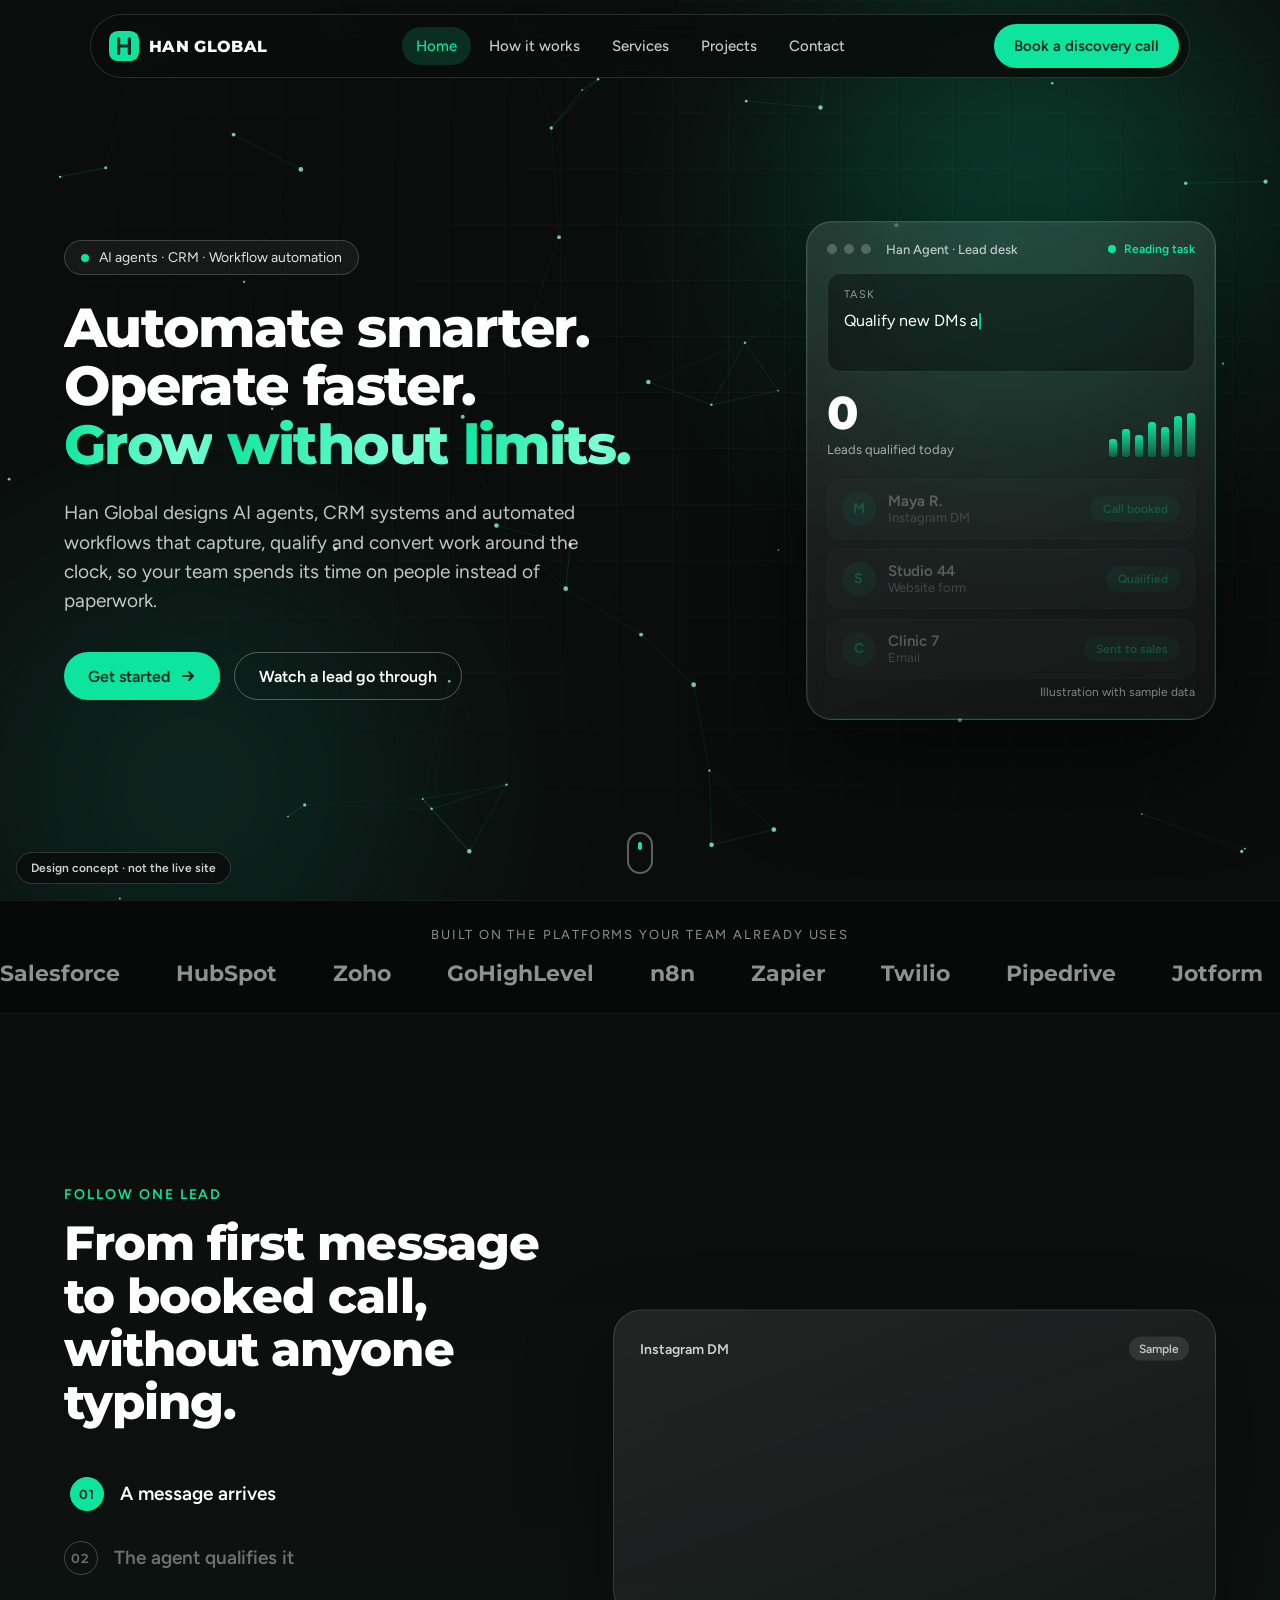
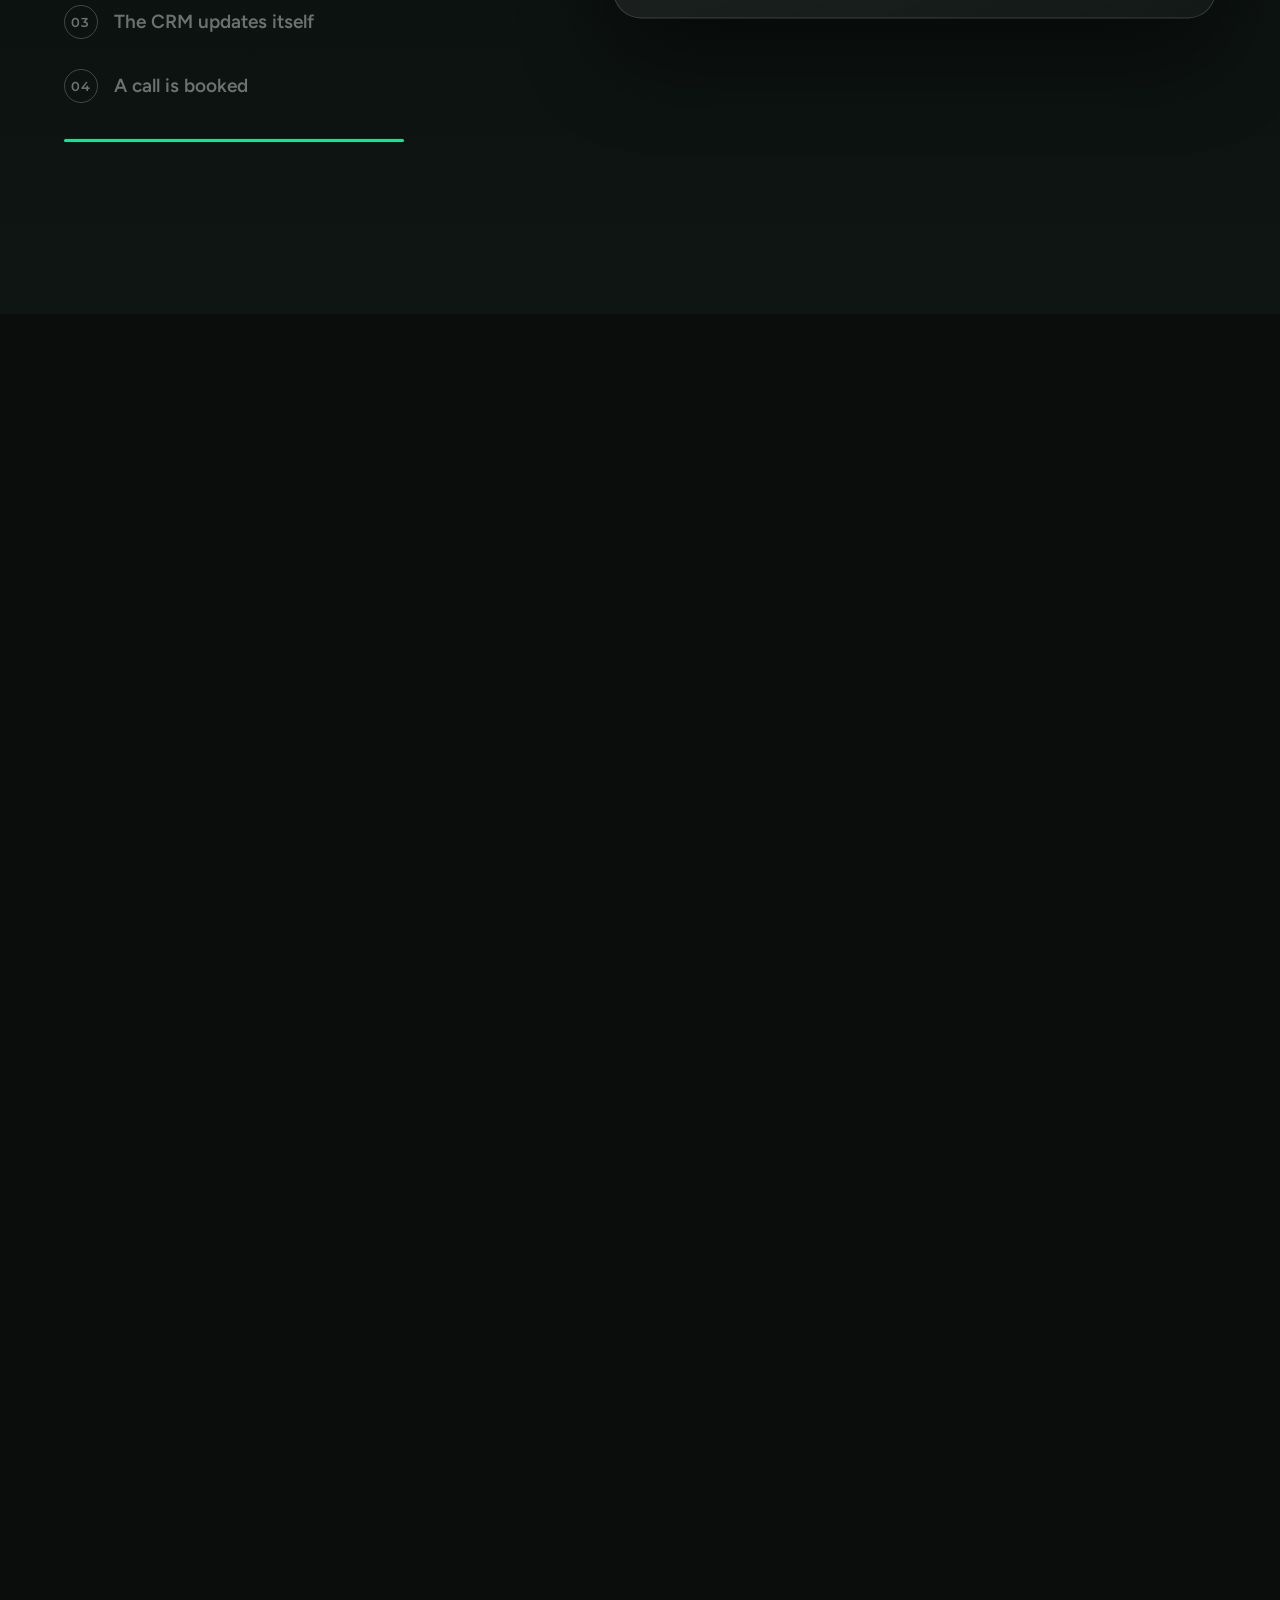
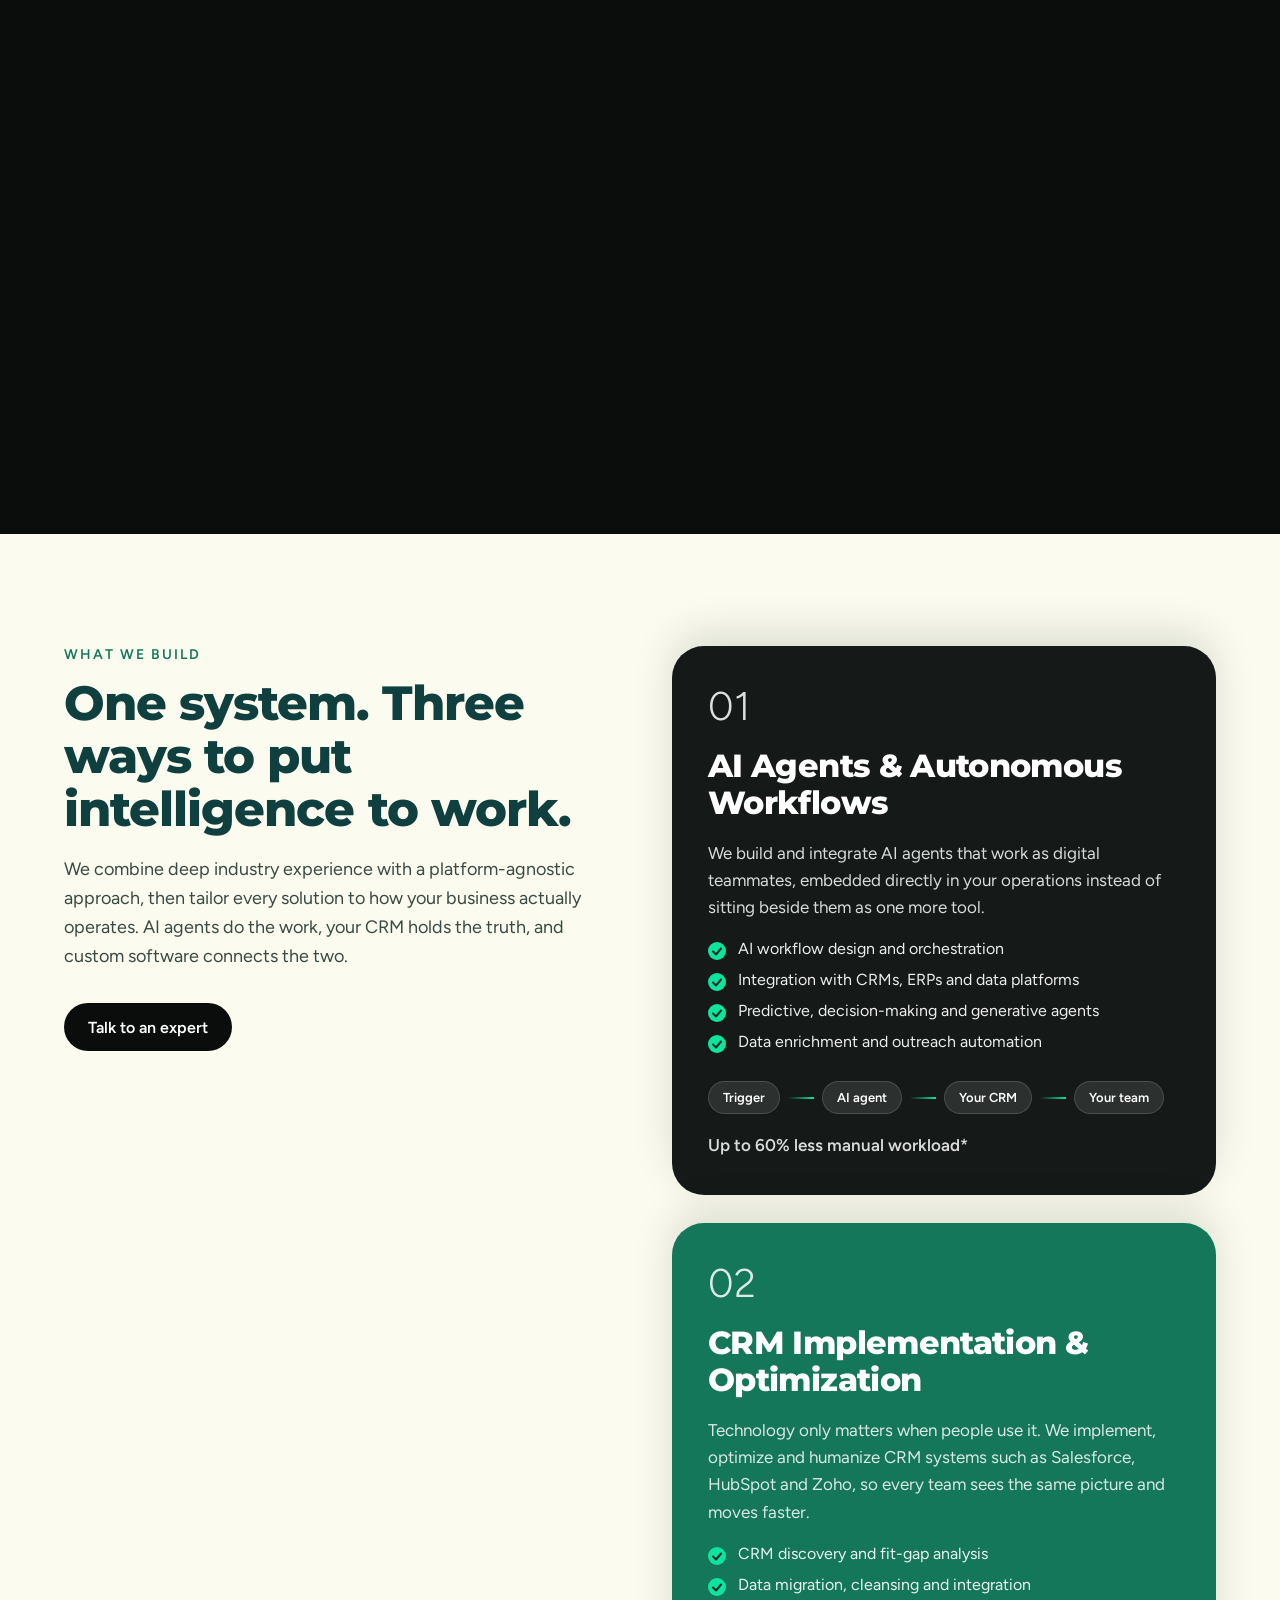
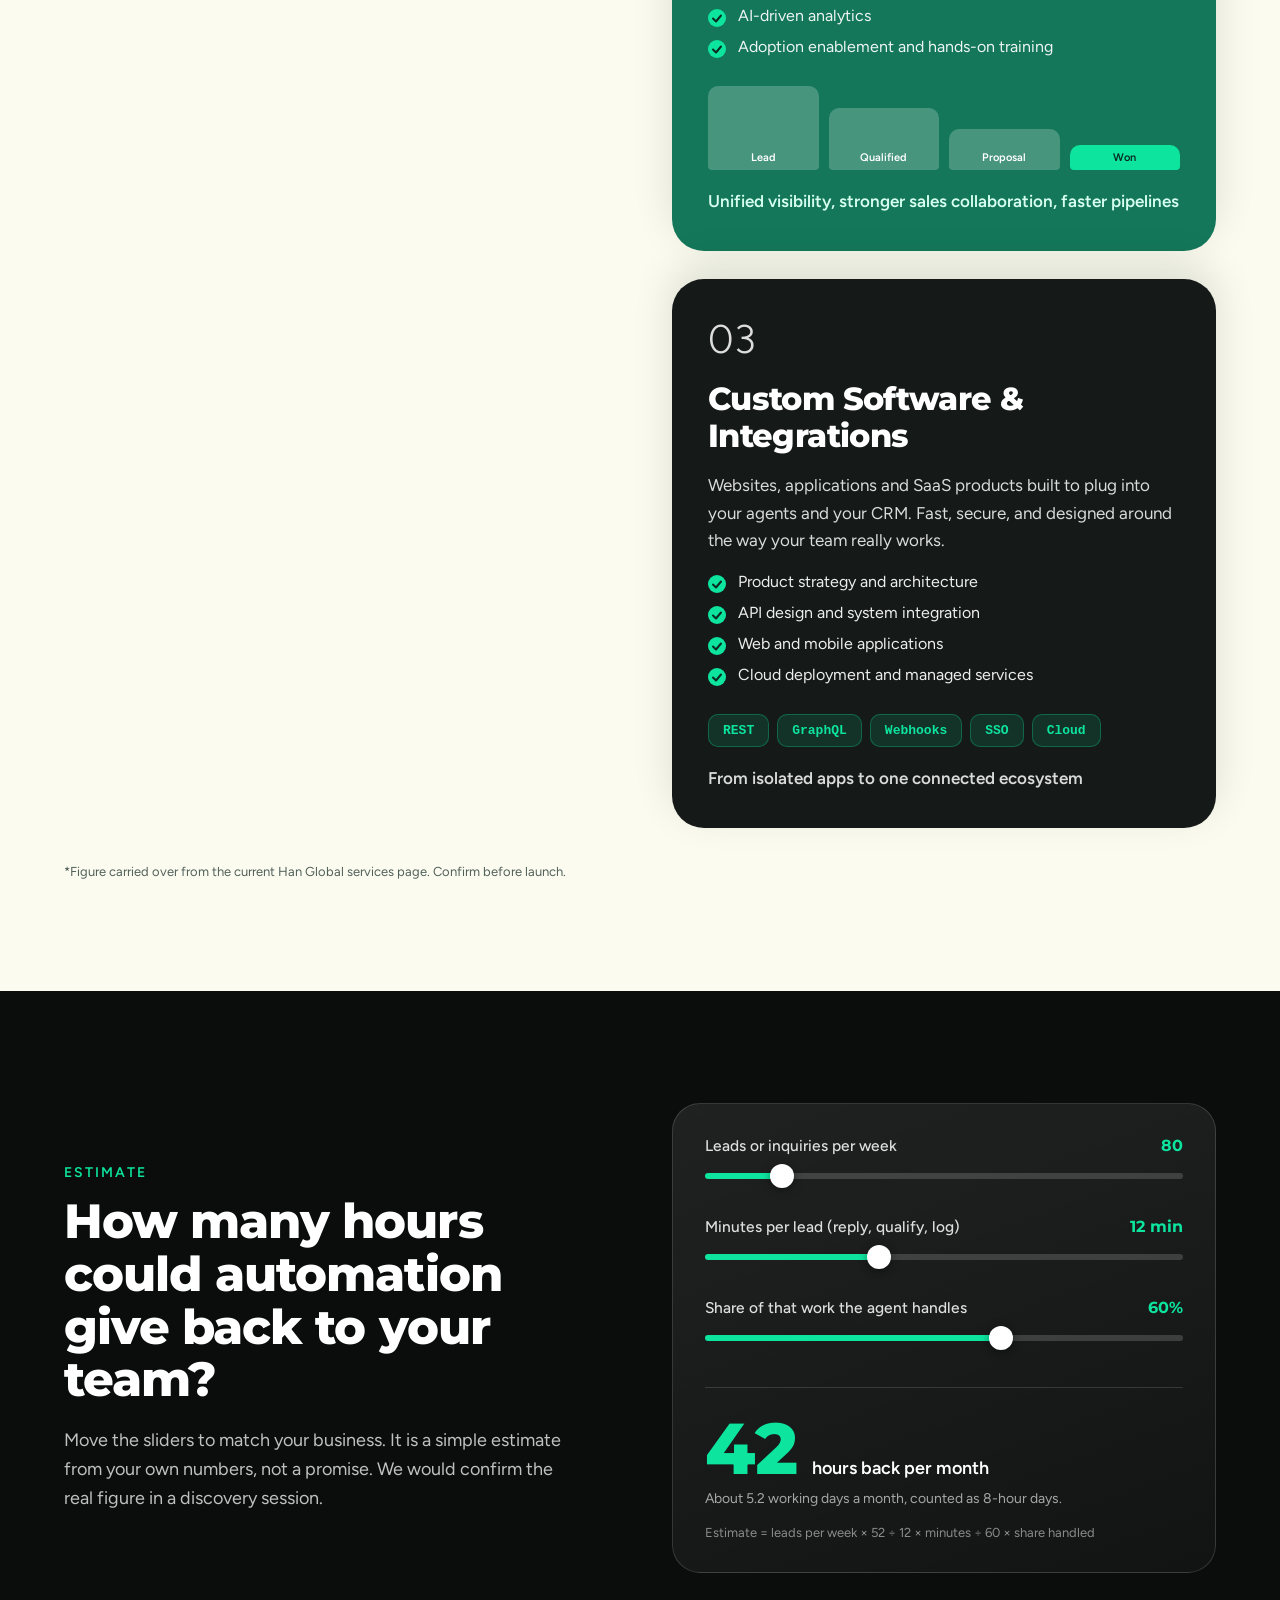
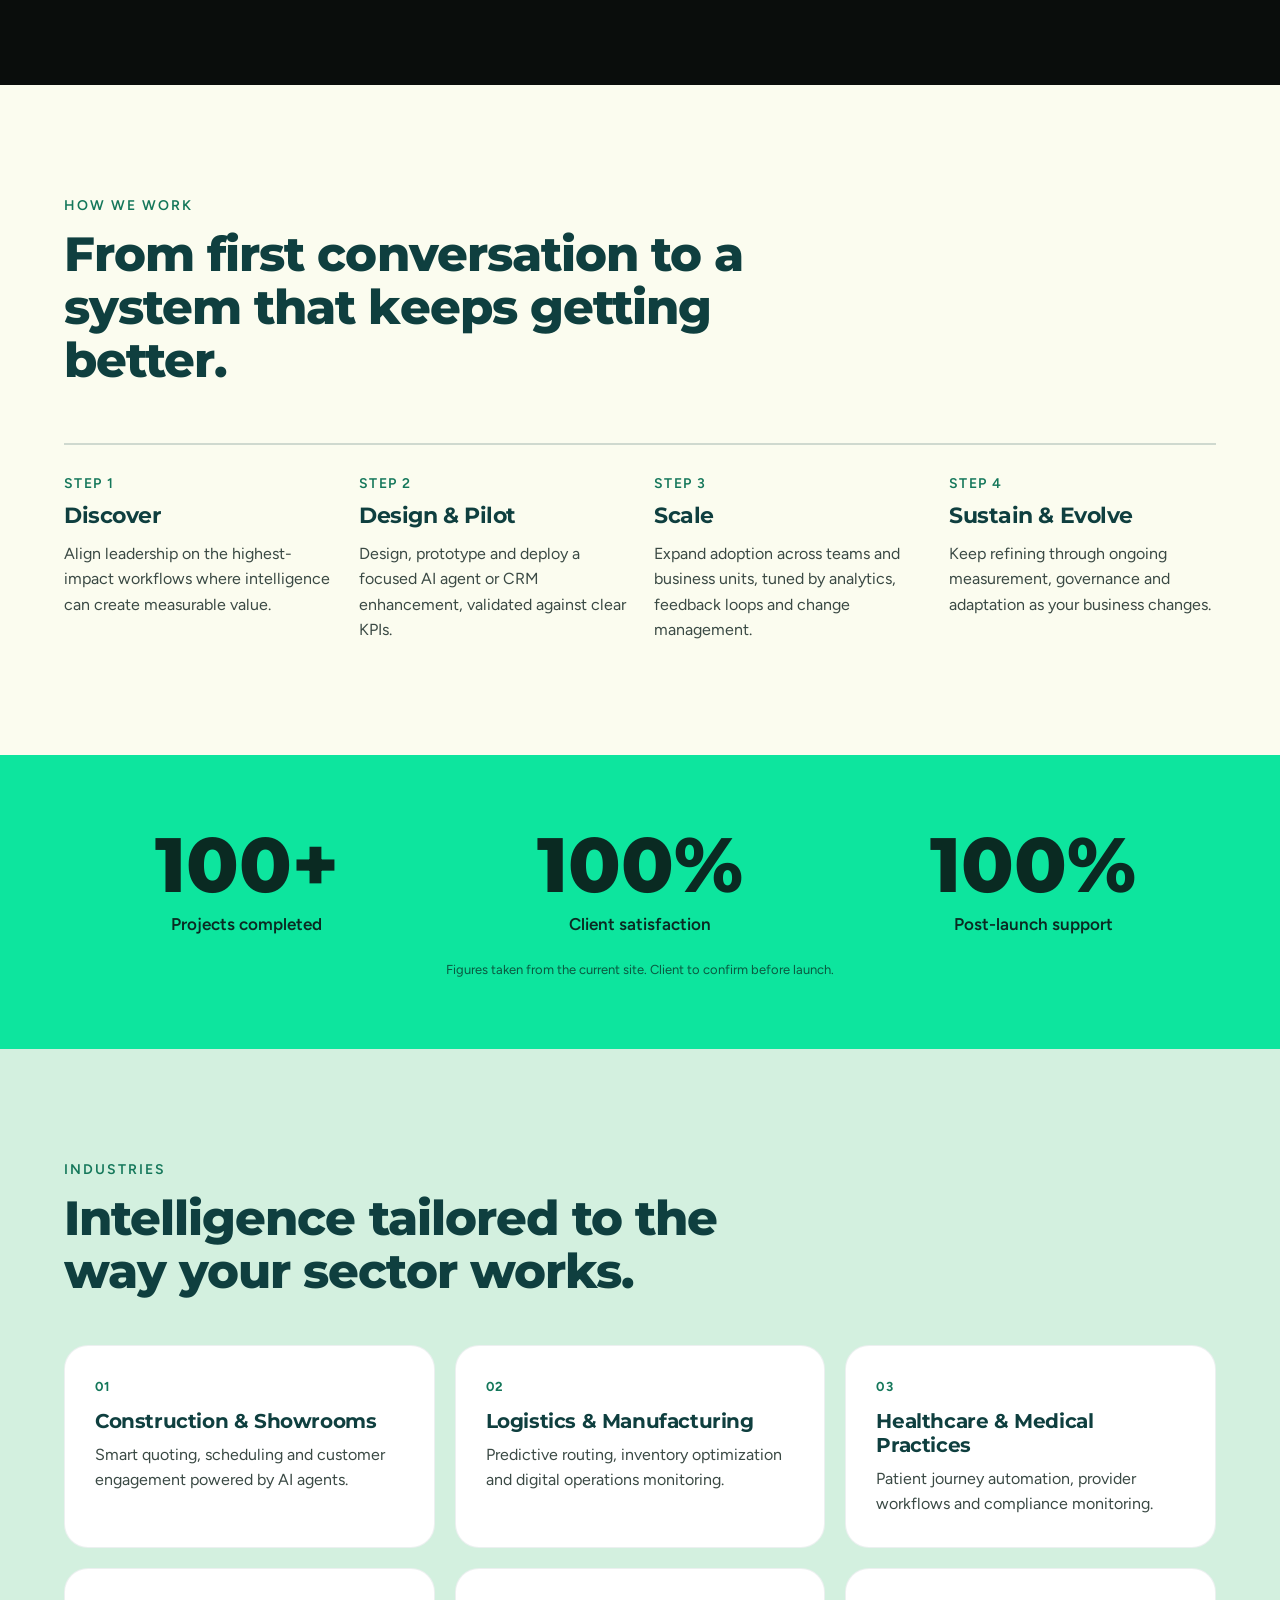
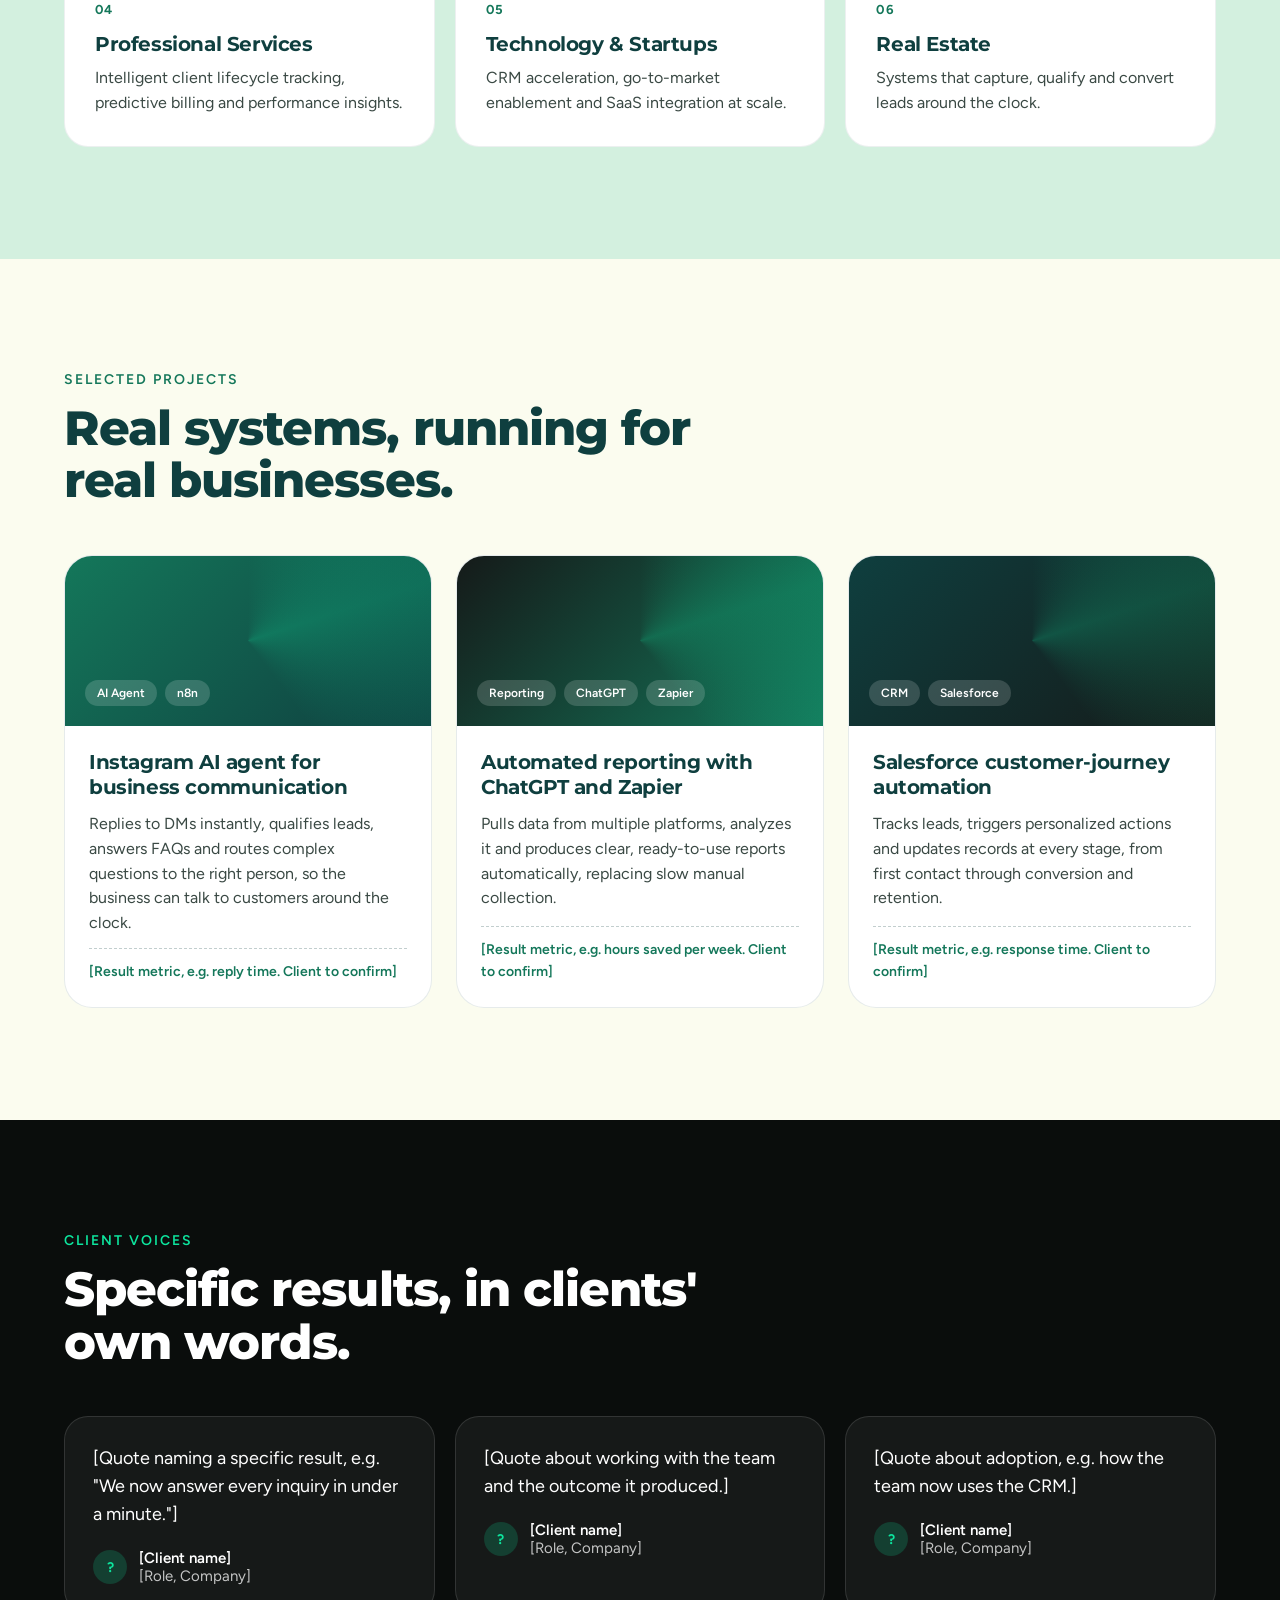
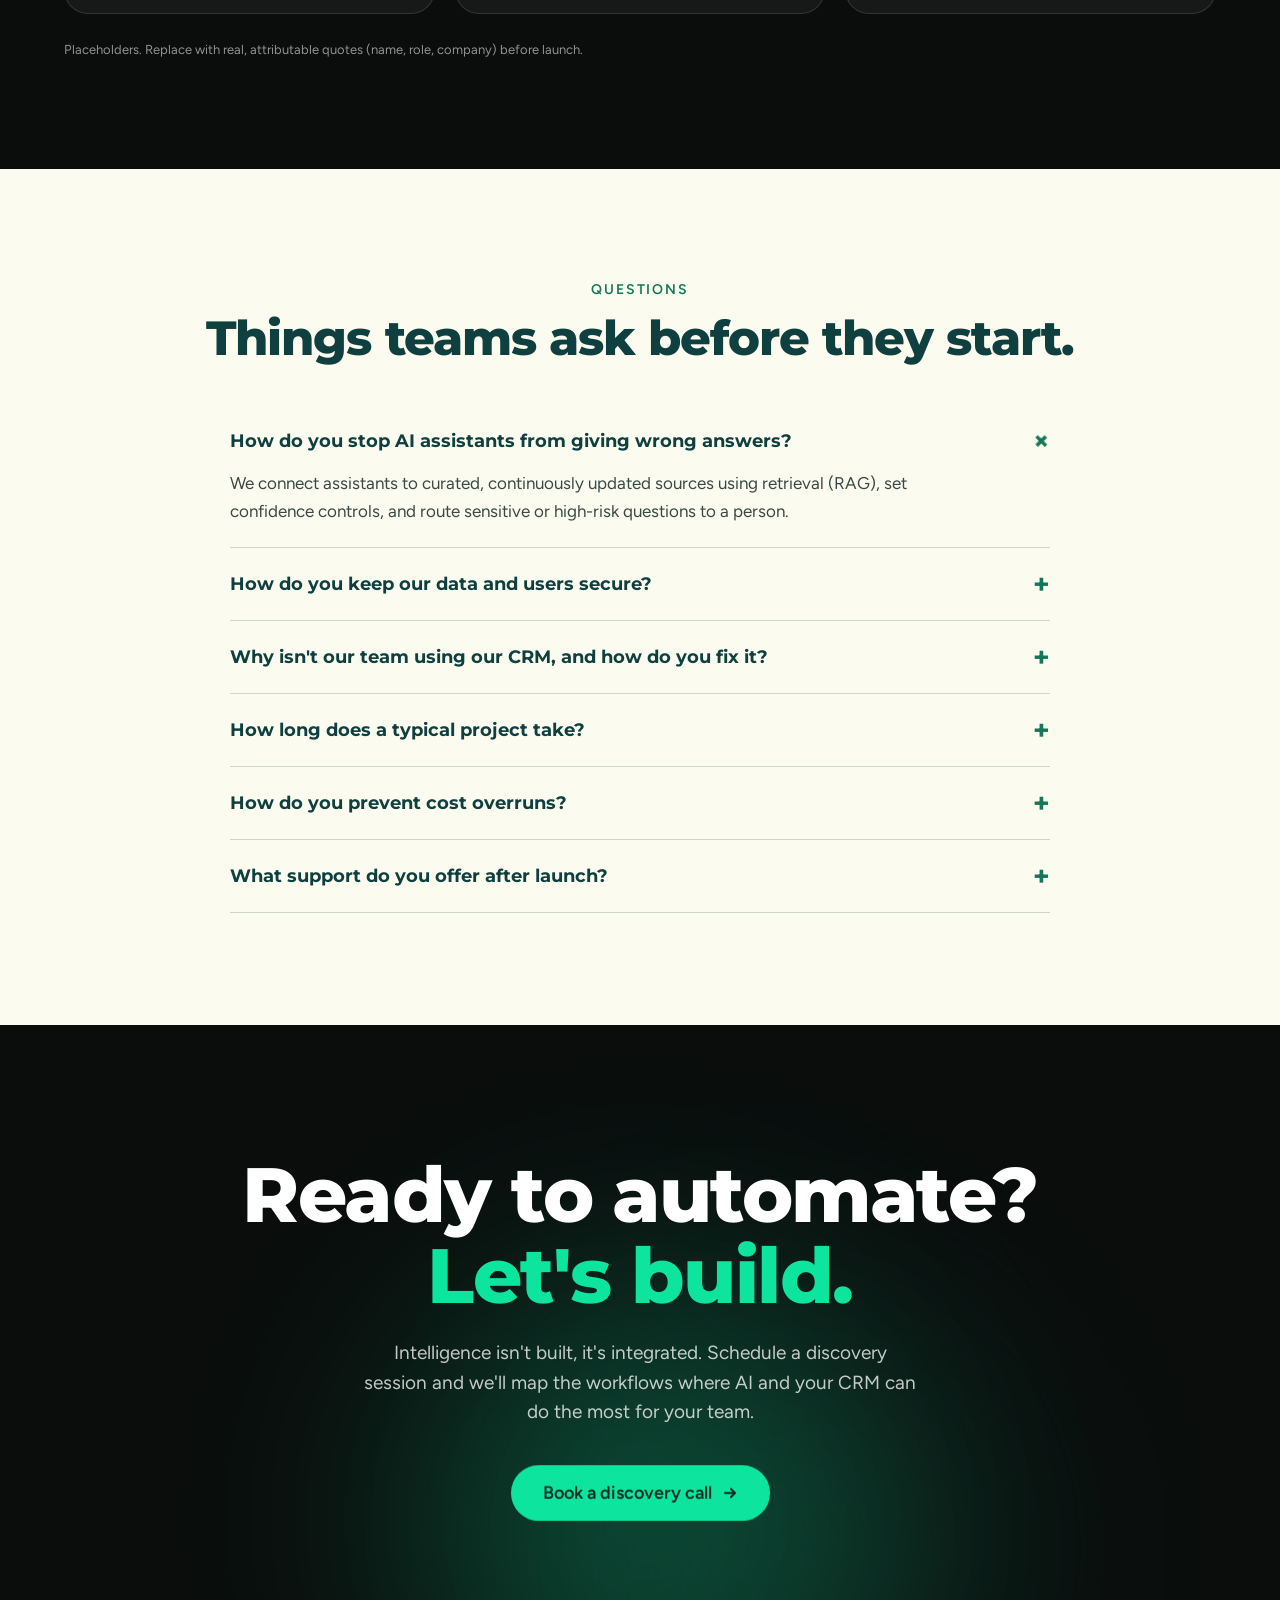
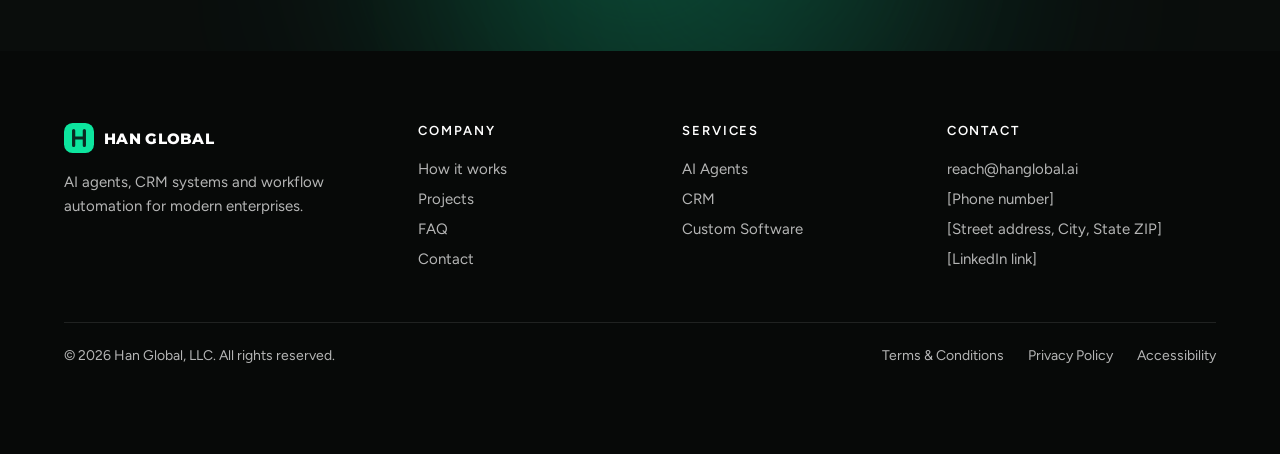
==== index.html @ c77ca07e "Add files via upload" ====
<!doctype html>
<html lang="en">
<head>
<meta charset="utf-8">
<meta name="viewport" content="width=device-width, initial-scale=1">
<meta name="robots" content="noindex, nofollow">
<title>Han Global | Homepage Design Concept</title>
<meta name="description" content="Design concept for the Han Global homepage. This is not the live site.">
<meta name="theme-color" content="#0A0D0C">
<link rel="preload" href="fonts/montserrat-latin-wght-normal.woff2" as="font" type="font/woff2" crossorigin>
<link rel="preload" href="fonts/figtree-latin-wght-normal.woff2" as="font" type="font/woff2" crossorigin>
<link rel="stylesheet" href="styles.css">
<script>
  document.documentElement.classList.add('js');
  if (/[?&]motion=on/.test(location.search)) document.documentElement.classList.add('force-motion');
  if (document.documentElement.classList.contains('force-motion') || !window.matchMedia('(prefers-reduced-motion: reduce)').matches) {
    document.documentElement.classList.add('anim');
  }
</script>
</head>
<body>
<a class="skip" href="#main">Skip to content</a>
<div class="progress" aria-hidden="true"><i></i></div>
<div class="concept-chip" role="note">Design concept · not the live site</div>

<!-- NAV -->
<header class="navwrap">
  <nav class="nav" aria-label="Main">
    <a class="brand" href="#top" aria-label="Han Global, home">
      <svg width="30" height="30" viewBox="0 0 28 28" aria-hidden="true"><rect width="28" height="28" rx="8" fill="#0DE59E"/><path d="M9 7v14M19 7v14M9 14h10" stroke="#0A2A22" stroke-width="3" stroke-linecap="round"/></svg>
      <span>HAN GLOBAL</span>
    </a>
    <div class="navlinks" id="navlinks">
      <a href="#top">Home</a>
      <a href="#how">How it works</a>
      <a href="#services">Services</a>
      <a href="#work">Projects</a>
      <a href="#contact">Contact</a>
    </div>
    <a class="btn btn-neon btn-sm cta-nav mag" href="#contact">Book a discovery call</a>
    <button class="burger" type="button" aria-label="Open menu" aria-expanded="false" aria-controls="mpanel">
      <svg width="20" height="20" viewBox="0 0 20 20" fill="none" aria-hidden="true"><path d="M3 6h14M3 10h14M3 14h14" stroke="currentColor" stroke-width="2" stroke-linecap="round"/></svg>
    </button>
  </nav>
  <div class="mpanel" id="mpanel" hidden>
    <a href="#top">Home</a>
    <a href="#how">How it works</a>
    <a href="#services">Services</a>
    <a href="#work">Projects</a>
    <a href="#contact">Contact</a>
    <a class="btn btn-neon" href="#contact">Book a discovery call</a>
  </div>
</header>

<main id="main">

<!-- HERO -->
<section class="hero" id="top">
  <canvas id="net" aria-hidden="true"></canvas>
  <div class="aurora" aria-hidden="true"><i></i><i></i></div>
  <div class="wrap hero-grid">
    <div class="hero-copy">
      <p class="eyebrow in" style="--d:.05s"><span class="dot"></span>AI agents · CRM · Workflow automation</p>
      <h1 class="h1" aria-label="Automate smarter. Operate faster. Grow without limits.">
        <span class="ln" aria-hidden="true"><span class="wm"><span class="w" style="--i:0">Automate</span></span> <span class="wm"><span class="w" style="--i:1">smarter.</span></span></span>
        <span class="ln" aria-hidden="true"><span class="wm"><span class="w" style="--i:2">Operate</span></span> <span class="wm"><span class="w" style="--i:3">faster.</span></span></span>
        <span class="ln grad" aria-hidden="true"><span class="wm"><span class="w" style="--i:4">Grow</span></span> <span class="wm"><span class="w" style="--i:5">without</span></span> <span class="wm"><span class="w" style="--i:6">limits.</span></span></span>
      </h1>
      <p class="hero-sub in" style="--d:.7s">Han Global designs AI agents, CRM systems and automated workflows that capture, qualify and convert work around the clock, so your team spends its time on people instead of paperwork.</p>
      <div class="ctas in" style="--d:.85s">
        <a class="btn btn-neon mag" href="#contact">Get started
          <svg width="16" height="16" viewBox="0 0 16 16" fill="none" aria-hidden="true"><path d="M3 8h10M9 4l4 4-4 4" stroke="currentColor" stroke-width="2" stroke-linecap="round" stroke-linejoin="round"/></svg>
        </a>
        <a class="btn btn-ghost mag" href="#how">Watch a lead go through</a>
      </div>
    </div>

    <div class="console in" style="--d:.5s" role="img" aria-label="Illustration of an AI agent qualifying new leads, shown with sample data">
      <div class="c-top">
        <span class="tl"></span><span class="tl"></span><span class="tl"></span>
        <span class="c-title">Han Agent · Lead desk</span>
        <span class="live"><span class="dot"></span><span id="status">Reading task</span></span>
      </div>
      <div class="c-prompt"><span class="lbl">Task</span><div class="typed"><span id="typed"></span><span class="caret">|</span></div></div>
      <div class="c-kpi">
        <div><b id="count">0</b><span>Leads qualified today</span></div>
        <div class="spark" aria-hidden="true"><i style="--h:40%"></i><i style="--h:62%"></i><i style="--h:48%"></i><i style="--h:78%"></i><i style="--h:66%"></i><i style="--h:92%"></i><i style="--h:100%"></i></div>
      </div>
      <ul class="c-leads">
        <li><span class="av">M</span><div><b>Maya R.</b><span>Instagram DM</span></div><em>Call booked</em></li>
        <li><span class="av">S</span><div><b>Studio 44</b><span>Website form</span></div><em>Qualified</em></li>
        <li><span class="av">C</span><div><b>Clinic 7</b><span>Email</span></div><em>Sent to sales</em></li>
      </ul>
      <p class="c-foot">Illustration with sample data</p>
    </div>
  </div>
  <a class="scrollcue" href="#how" aria-label="Scroll to how it works"><span></span></a>
</section>

<!-- TOOLS -->
<div class="marq" aria-label="Platforms we work with">
  <p class="marq-label">Built on the platforms your team already uses</p>
  <div class="mtrack" aria-hidden="true">
    <span>Salesforce</span><span>HubSpot</span><span>Zoho</span><span>GoHighLevel</span><span>n8n</span><span>Zapier</span><span>Twilio</span><span>Pipedrive</span><span>Jotform</span><span>Nintex</span>
    <span>Salesforce</span><span>HubSpot</span><span>Zoho</span><span>GoHighLevel</span><span>n8n</span><span>Zapier</span><span>Twilio</span><span>Pipedrive</span><span>Jotform</span><span>Nintex</span>
  </div>
</div>

<!-- JOURNEY (scroll story) -->
<section class="journey" id="how" aria-labelledby="how-h">
  <div class="journey-pin">
    <div class="wrap journey-grid">
      <div class="j-left">
        <p class="kicker light">Follow one lead</p>
        <h2 class="h2 light" id="how-h">From first message to booked call, without anyone typing.</h2>
        <ol class="j-steps">
          <li class="on"><span>01</span>A message arrives</li>
          <li><span>02</span>The agent qualifies it</li>
          <li><span>03</span>The CRM updates itself</li>
          <li><span>04</span>A call is booked</li>
        </ol>
        <p class="j-now" aria-hidden="true">A message arrives</p>
        <div class="j-meter" aria-hidden="true"><i></i></div>
      </div>
      <div class="j-right">
        <div class="j-stage">

          <article class="panel" data-step="0">
            <div class="card-h"><span>Instagram DM</span><em>Sample</em></div>
            <div class="chat">
              <p class="bub in-b" data-r>Hi! We're a 12-person team and our follow-ups are a mess. Can you help automate them?</p>
              <p class="typing" data-r aria-hidden="true"><i></i><i></i><i></i></p>
              <p class="bub out-b" data-r>Happy to help. Which CRM do you use, and when would you like to start?</p>
            </div>
          </article>

          <article class="panel" data-step="1">
            <div class="card-h"><span>Han Agent · Qualifying</span><em>Sample</em></div>
            <ul class="checks">
              <li data-r><b>Team size</b><span>12 people</span><i></i></li>
              <li data-r><b>Current CRM</b><span>Salesforce</span><i></i></li>
              <li data-r><b>Timeline</b><span>This quarter</span><i></i></li>
              <li data-r><b>Intent</b><span>Wants automation</span><i></i></li>
            </ul>
            <div class="score" data-r><svg viewBox="0 0 60 60" aria-hidden="true"><circle cx="30" cy="30" r="25" class="trk"/><circle cx="30" cy="30" r="25" class="val"/></svg><div><b>Hot lead</b><span>Sample score 86 / 100</span></div></div>
          </article>

          <article class="panel" data-step="2">
            <div class="card-h"><span>CRM record · created automatically</span><em>Sample</em></div>
            <dl class="fields">
              <div data-r><dt>Contact</dt><dd>[Sample contact]</dd></div>
              <div data-r><dt>Company</dt><dd>[Sample company], 12 people</dd></div>
              <div data-r><dt>Source</dt><dd>Instagram DM</dd></div>
              <div data-r><dt>Stage</dt><dd><em class="pill">Qualified</em></dd></div>
              <div data-r><dt>Owner</dt><dd>Sales team</dd></div>
              <div data-r><dt>Notes</dt><dd>Conversation summarized by the agent</dd></div>
            </dl>
          </article>

          <article class="panel" data-step="3">
            <div class="card-h"><span>Calendar · discovery call</span><em>Sample</em></div>
            <div class="cal">
              <div class="cal-days" data-r><span>Wed</span><span class="sel">Thu</span><span>Fri</span></div>
              <div class="slot" data-r><b>10:30</b><span>Discovery call · booked</span></div>
              <ul class="done">
                <li data-r>Confirmation sent to the lead</li>
                <li data-r>Sales team alerted</li>
                <li data-r>Reminder scheduled</li>
              </ul>
            </div>
          </article>

        </div>
      </div>
    </div>
  </div>
</section>

<!-- SERVICES -->
<section class="sec cream" id="services">
  <div class="wrap svc-grid">
    <div class="svc-left rv">
      <p class="kicker">What we build</p>
      <h2 class="h2">One system. Three ways to put intelligence to work.</h2>
      <p class="lead-p">We combine deep industry experience with a platform-agnostic approach, then tailor every solution to how your business actually operates. AI agents do the work, your CRM holds the truth, and custom software connects the two.</p>
      <div class="mt"><a class="btn btn-dark mag" href="#contact">Talk to an expert</a></div>
    </div>
    <div class="stack">
      <article class="card c-dark" style="--t:112px">
        <div class="cnum">01</div>
        <h3>AI Agents &amp; Autonomous Workflows</h3>
        <p>We build and integrate AI agents that work as digital teammates, embedded directly in your operations instead of sitting beside them as one more tool.</p>
        <ul class="caps">
          <li>AI workflow design and orchestration</li>
          <li>Integration with CRMs, ERPs and data platforms</li>
          <li>Predictive, decision-making and generative agents</li>
          <li>Data enrichment and outreach automation</li>
        </ul>
        <div class="viz flow" aria-hidden="true"><span>Trigger</span><i></i><span>AI agent</span><i></i><span>Your CRM</span><i></i><span>Your team</span></div>
        <p class="impact">Up to 60% less manual workload*</p>
      </article>
      <article class="card c-green" style="--t:138px">
        <div class="cnum">02</div>
        <h3>CRM Implementation &amp; Optimization</h3>
        <p>Technology only matters when people use it. We implement, optimize and humanize CRM systems such as Salesforce, HubSpot and Zoho, so every team sees the same picture and moves faster.</p>
        <ul class="caps">
          <li>CRM discovery and fit-gap analysis</li>
          <li>Data migration, cleansing and integration</li>
          <li>AI-driven analytics</li>
          <li>Adoption enablement and hands-on training</li>
        </ul>
        <div class="viz pipe" aria-hidden="true"><div style="--h:100%">Lead</div><div style="--h:74%">Qualified</div><div style="--h:48%">Proposal</div><div class="won" style="--h:30%">Won</div></div>
        <p class="impact">Unified visibility, stronger sales collaboration, faster pipelines</p>
      </article>
      <article class="card c-dark" style="--t:164px">
        <div class="cnum">03</div>
        <h3>Custom Software &amp; Integrations</h3>
        <p>Websites, applications and SaaS products built to plug into your agents and your CRM. Fast, secure, and designed around the way your team really works.</p>
        <ul class="caps">
          <li>Product strategy and architecture</li>
          <li>API design and system integration</li>
          <li>Web and mobile applications</li>
          <li>Cloud deployment and managed services</li>
        </ul>
        <div class="viz tags" aria-hidden="true"><span>REST</span><span>GraphQL</span><span>Webhooks</span><span>SSO</span><span>Cloud</span></div>
        <p class="impact">From isolated apps to one connected ecosystem</p>
      </article>
    </div>
  </div>
  <div class="wrap"><p class="fine">*Figure carried over from the current Han Global services page. Confirm before launch.</p></div>
</section>

<!-- ESTIMATE -->
<section class="sec dark" id="estimate" aria-labelledby="est-h">
  <div class="wrap calc-grid">
    <div class="rv">
      <p class="kicker light">Estimate</p>
      <h2 class="h2 light" id="est-h">How many hours could automation give back to your team?</h2>
      <p class="lead-p light">Move the sliders to match your business. It is a simple estimate from your own numbers, not a promise. We would confirm the real figure in a discovery session.</p>
    </div>
    <form class="calc-card rv" onsubmit="return false">
      <label for="leads"><span>Leads or inquiries per week</span><output id="o-leads">80</output></label>
      <input type="range" id="leads" min="10" max="500" step="10" value="80">
      <label for="mins"><span>Minutes per lead (reply, qualify, log)</span><output id="o-mins">12 min</output></label>
      <input type="range" id="mins" min="2" max="30" step="1" value="12">
      <label for="share"><span>Share of that work the agent handles</span><output id="o-share">60%</output></label>
      <input type="range" id="share" min="10" max="90" step="5" value="60">
      <div class="result" aria-live="polite"><b id="hours">0</b><span>hours back per month</span><small id="days"></small></div>
      <p class="formula">Estimate = leads per week × 52 ÷ 12 × minutes ÷ 60 × share handled</p>
    </form>
  </div>
</section>

<!-- PROCESS -->
<section class="sec cream" id="process" aria-labelledby="proc-h">
  <div class="wrap">
    <p class="kicker">How we work</p>
    <h2 class="h2" id="proc-h" style="max-width:720px">From first conversation to a system that keeps getting better.</h2>
    <div class="steps" id="steps">
      <div class="steps-line" aria-hidden="true"><i></i></div>
      <div class="step"><span class="step-n">STEP 1</span><h3>Discover</h3><p>Align leadership on the highest-impact workflows where intelligence can create measurable value.</p></div>
      <div class="step"><span class="step-n">STEP 2</span><h3>Design &amp; Pilot</h3><p>Design, prototype and deploy a focused AI agent or CRM enhancement, validated against clear KPIs.</p></div>
      <div class="step"><span class="step-n">STEP 3</span><h3>Scale</h3><p>Expand adoption across teams and business units, tuned by analytics, feedback loops and change management.</p></div>
      <div class="step"><span class="step-n">STEP 4</span><h3>Sustain &amp; Evolve</h3><p>Keep refining through ongoing measurement, governance and adaptation as your business changes.</p></div>
    </div>
  </div>
</section>

<!-- STATS -->
<section class="neon">
  <div class="wrap">
    <div class="stats">
      <div class="rv"><b class="stat-n" data-count="100" data-suffix="+">100+</b><span>Projects completed</span></div>
      <div class="rv"><b class="stat-n" data-count="100" data-suffix="%">100%</b><span>Client satisfaction</span></div>
      <div class="rv"><b class="stat-n" data-count="100" data-suffix="%">100%</b><span>Post-launch support</span></div>
    </div>
    <p class="fine-c">Figures taken from the current site. Client to confirm before launch.</p>
  </div>
</section>

<!-- INDUSTRIES -->
<section class="sec mint" id="industries" aria-labelledby="ind-h">
  <div class="wrap">
    <p class="kicker">Industries</p>
    <h2 class="h2" id="ind-h" style="max-width:700px">Intelligence tailored to the way your sector works.</h2>
    <div class="bento">
      <div class="ind rv"><span class="ind-n">01</span><h3>Construction &amp; Showrooms</h3><p>Smart quoting, scheduling and customer engagement powered by AI agents.</p></div>
      <div class="ind rv"><span class="ind-n">02</span><h3>Logistics &amp; Manufacturing</h3><p>Predictive routing, inventory optimization and digital operations monitoring.</p></div>
      <div class="ind rv"><span class="ind-n">03</span><h3>Healthcare &amp; Medical Practices</h3><p>Patient journey automation, provider workflows and compliance monitoring.</p></div>
      <div class="ind rv"><span class="ind-n">04</span><h3>Professional Services</h3><p>Intelligent client lifecycle tracking, predictive billing and performance insights.</p></div>
      <div class="ind rv"><span class="ind-n">05</span><h3>Technology &amp; Startups</h3><p>CRM acceleration, go-to-market enablement and SaaS integration at scale.</p></div>
      <div class="ind rv"><span class="ind-n">06</span><h3>Real Estate</h3><p>Systems that capture, qualify and convert leads around the clock.</p></div>
    </div>
  </div>
</section>

<!-- WORK -->
<section class="sec cream" id="work" aria-labelledby="work-h">
  <div class="wrap">
    <p class="kicker">Selected projects</p>
    <h2 class="h2" id="work-h" style="max-width:700px">Real systems, running for real businesses.</h2>
    <div class="work-grid">
      <article class="work rv">
        <div class="work-top t1"><span>AI Agent</span><span>n8n</span></div>
        <div class="work-body">
          <h3>Instagram AI agent for business communication</h3>
          <p>Replies to DMs instantly, qualifies leads, answers FAQs and routes complex questions to the right person, so the business can talk to customers around the clock.</p>
          <p class="result">[Result metric, e.g. reply time. Client to confirm]</p>
        </div>
      </article>
      <article class="work rv">
        <div class="work-top t2"><span>Reporting</span><span>ChatGPT</span><span>Zapier</span></div>
        <div class="work-body">
          <h3>Automated reporting with ChatGPT and Zapier</h3>
          <p>Pulls data from multiple platforms, analyzes it and produces clear, ready-to-use reports automatically, replacing slow manual collection.</p>
          <p class="result">[Result metric, e.g. hours saved per week. Client to confirm]</p>
        </div>
      </article>
      <article class="work rv">
        <div class="work-top t3"><span>CRM</span><span>Salesforce</span></div>
        <div class="work-body">
          <h3>Salesforce customer-journey automation</h3>
          <p>Tracks leads, triggers personalized actions and updates records at every stage, from first contact through conversion and retention.</p>
          <p class="result">[Result metric, e.g. response time. Client to confirm]</p>
        </div>
      </article>
    </div>
  </div>
</section>

<!-- CLIENTS -->
<section class="sec dark" id="clients" aria-labelledby="cl-h">
  <div class="wrap">
    <p class="kicker light">Client voices</p>
    <h2 class="h2 light" id="cl-h" style="max-width:700px">Specific results, in clients' own words.</h2>
    <div class="test-grid">
      <figure class="tcard rv"><blockquote>[Quote naming a specific result, e.g. "We now answer every inquiry in under a minute."]</blockquote><figcaption><span class="av">?</span><span><b>[Client name]</b>[Role, Company]</span></figcaption></figure>
      <figure class="tcard rv"><blockquote>[Quote about working with the team and the outcome it produced.]</blockquote><figcaption><span class="av">?</span><span><b>[Client name]</b>[Role, Company]</span></figcaption></figure>
      <figure class="tcard rv"><blockquote>[Quote about adoption, e.g. how the team now uses the CRM.]</blockquote><figcaption><span class="av">?</span><span><b>[Client name]</b>[Role, Company]</span></figcaption></figure>
    </div>
    <p class="fine-d">Placeholders. Replace with real, attributable quotes (name, role, company) before launch.</p>
  </div>
</section>

<!-- FAQ -->
<section class="sec cream" id="faq" aria-labelledby="faq-h">
  <div class="wrap">
    <div class="center">
      <p class="kicker">Questions</p>
      <h2 class="h2" id="faq-h">Things teams ask before they start.</h2>
    </div>
    <div class="faq">
      <details open><summary>How do you stop AI assistants from giving wrong answers?</summary><p>We connect assistants to curated, continuously updated sources using retrieval (RAG), set confidence controls, and route sensitive or high-risk questions to a person.</p></details>
      <details><summary>How do you keep our data and users secure?</summary><p>Security is non-negotiable. We use encrypted systems, run routine vulnerability checks and design with compliance in mind, including GDPR readiness.</p></details>
      <details><summary>Why isn't our team using our CRM, and how do you fix it?</summary><p>Low adoption usually comes from messy data, complicated workflows or thin training. We clean the data, shape workflows around how your team actually works, automate routine tasks and train people hands-on.</p></details>
      <details><summary>How long does a typical project take?</summary><p>It depends on scope and integrations. Every engagement starts with discovery, then runs on clear milestones, weekly updates and sprint-based delivery so you always know where things stand.</p></details>
      <details><summary>How do you prevent cost overruns?</summary><p>Through a rigorous discovery phase, a prioritized MVP and a formal change-control process, so every new request is estimated and approved before work continues.</p></details>
      <details><summary>What support do you offer after launch?</summary><p>Flexible support plans covering bug fixes, uptime monitoring, performance tracking and security patching, each with clear response times.</p></details>
    </div>
  </div>
</section>

<!-- CTA -->
<section class="cta" id="contact">
  <div class="aurora" aria-hidden="true"><i></i><i></i></div>
  <div class="wrap">
    <h2 class="cta-h rv">Ready to automate?<br><span>Let's build.</span></h2>
    <p class="rv">Intelligence isn't built, it's integrated. Schedule a discovery session and we'll map the workflows where AI and your CRM can do the most for your team.</p>
    <div class="mt rv"><a class="btn btn-neon btn-lg mag" href="mailto:reach@hanglobal.ai">Book a discovery call
      <svg width="16" height="16" viewBox="0 0 16 16" fill="none" aria-hidden="true"><path d="M3 8h10M9 4l4 4-4 4" stroke="currentColor" stroke-width="2" stroke-linecap="round" stroke-linejoin="round"/></svg></a></div>
  </div>
</section>

</main>

<footer class="foot">
  <div class="wrap">
    <div class="foot-grid">
      <div>
        <a class="brand" href="#top" aria-label="Han Global, home">
          <svg width="30" height="30" viewBox="0 0 28 28" aria-hidden="true"><rect width="28" height="28" rx="8" fill="#0DE59E"/><path d="M9 7v14M19 7v14M9 14h10" stroke="#0A2A22" stroke-width="3" stroke-linecap="round"/></svg>
          <span>HAN GLOBAL</span>
        </a>
        <p class="foot-blurb">AI agents, CRM systems and workflow automation for modern enterprises.</p>
      </div>
      <div><h4>Company</h4><a href="#how">How it works</a><a href="#work">Projects</a><a href="#faq">FAQ</a><a href="#contact">Contact</a></div>
      <div><h4>Services</h4><a href="#services">AI Agents</a><a href="#services">CRM</a><a href="#services">Custom Software</a></div>
      <div><h4>Contact</h4><a href="mailto:reach@hanglobal.ai">reach@hanglobal.ai</a><span>[Phone number]</span><span>[Street address, City, State ZIP]</span><span>[LinkedIn link]</span></div>
    </div>
    <div class="legal">
      <span>© 2026 Han Global, LLC. All rights reserved.</span>
      <span class="legal-links"><a href="#top">Terms &amp; Conditions</a><a href="#top">Privacy Policy</a><a href="#top">Accessibility</a></span>
    </div>
  </div>
</footer>

<script src="vendor/gsap.min.js" defer></script>
<script src="vendor/ScrollTrigger.min.js" defer></script>
<script src="main.js" defer></script>
</body>
</html>
---- styles.css ----
@font-face{font-family:"Montserrat";src:url("fonts/montserrat-latin-wght-normal.woff2") format("woff2");font-weight:100 900;font-style:normal;font-display:swap}
@font-face{font-family:"Figtree";src:url("fonts/figtree-latin-wght-normal.woff2") format("woff2");font-weight:300 900;font-style:normal;font-display:swap}

:root{
  --neon:#0DE59E; --ink:#0A0D0C; --ink2:#131817; --forest:#14775A; --teal:#0F3F3F;
  --cream:#FBFCEF; --mint:#D3F0DF; --text:#1B2623; --muted:#3a4944;
  --head:"Montserrat",system-ui,sans-serif; --body:"Figtree",system-ui,sans-serif;
  --ease:cubic-bezier(.2,.7,.2,1);
}
*,*::before,*::after{box-sizing:border-box}
html{scroll-behavior:smooth;-webkit-text-size-adjust:100%}
body{margin:0;background:var(--ink);color:var(--text);font-family:var(--body);-webkit-font-smoothing:antialiased;overflow-x:clip}
h1,h2,h3,h4,p,ul,ol,dl,dd,figure,blockquote{margin:0;padding:0}
ul,ol{list-style:none}
a{color:inherit;text-decoration:none}
img,svg,canvas{display:block}
:focus-visible{outline:3px solid var(--neon);outline-offset:3px;border-radius:6px}
.skip{position:absolute;left:-999px;top:8px;z-index:200;background:var(--neon);color:#0A2A22;padding:10px 16px;border-radius:10px;font-weight:600}
.skip:focus{left:8px}
.wrap{width:100%;max-width:1200px;margin:0 auto;padding:0 24px}
.sec{padding:112px 0}
.center{text-align:center}
.mt{margin-top:32px}
h1,h2,h3,h4{font-family:var(--head);letter-spacing:-.02em}

/* progress + concept chip */
.progress{position:fixed;left:0;top:0;right:0;height:3px;z-index:120;pointer-events:none}
.progress i{display:block;height:100%;background:var(--neon);transform:scaleX(0);transform-origin:left}
.concept-chip{position:fixed;left:16px;bottom:16px;z-index:90;font-size:12px;font-weight:600;padding:8px 14px;border-radius:999px;background:rgba(10,13,12,.82);color:rgba(255,255,255,.82);border:1px solid rgba(255,255,255,.16);backdrop-filter:blur(8px);-webkit-backdrop-filter:blur(8px)}

/* buttons */
.btn{display:inline-flex;align-items:center;justify-content:center;gap:10px;min-height:48px;padding:0 24px;border-radius:999px;font-weight:600;font-size:16px;border:0;cursor:pointer;transition:box-shadow .25s,background .25s;will-change:transform}
.btn-lg{min-height:56px;padding:0 32px;font-size:18px}
.btn-sm{min-height:44px;padding:0 20px;font-size:15px}
.btn.btn-neon{background:var(--neon);color:#0A2A22}
.btn.btn-neon:hover{box-shadow:0 12px 34px rgba(13,229,158,.4)}
.btn.btn-ghost{border:1px solid rgba(255,255,255,.3);color:#fff;background:transparent}
.btn.btn-ghost:hover{background:rgba(255,255,255,.08)}
.btn.btn-dark{background:var(--ink);color:#fff}
.btn.btn-dark:hover{box-shadow:0 12px 30px rgba(0,0,0,.25)}

/* nav */
.navwrap{position:fixed;top:0;left:0;right:0;z-index:100;padding-top:14px;pointer-events:none}
.nav,.mpanel{pointer-events:auto}
.nav{max-width:1100px;margin:0 auto;width:calc(100% - 32px);display:flex;align-items:center;justify-content:space-between;gap:16px;padding:9px 10px 9px 18px;border-radius:999px;background:rgba(10,13,12,.86);border:1px solid rgba(255,255,255,.14);backdrop-filter:blur(16px) saturate(140%);-webkit-backdrop-filter:blur(16px) saturate(140%);color:#fff}
.brand{display:flex;align-items:center;gap:10px;font-family:var(--head);font-weight:800;letter-spacing:.02em;font-size:16px;color:#fff}
.navlinks{display:flex;gap:4px}
.navlinks a{padding:10px 14px;border-radius:999px;font-weight:500;font-size:15px;color:rgba(255,255,255,.78);transition:background .2s,color .2s}
.navlinks a:hover{background:rgba(255,255,255,.1);color:#fff}
.navlinks a.active{background:rgba(13,229,158,.16);color:var(--neon)}
.burger{display:none;align-items:center;justify-content:center;width:44px;height:44px;border-radius:50%;border:1px solid rgba(255,255,255,.2);background:transparent;color:#fff;cursor:pointer}
.mpanel{max-width:1100px;margin:8px auto 0;width:calc(100% - 32px);border-radius:24px;background:rgba(10,13,12,.96);border:1px solid rgba(255,255,255,.14);padding:12px;display:flex;flex-direction:column;gap:4px}
.mpanel[hidden]{display:none}
.mpanel a{padding:14px 16px;border-radius:14px;color:#fff;font-weight:500;font-size:17px}
.mpanel a:hover{background:rgba(255,255,255,.08)}
.mpanel a.btn{margin-top:6px;color:#0A2A22}

/* hero */
.hero{position:relative;background:var(--ink);color:#fff;padding:150px 0 110px;min-height:min(100svh,940px);display:flex;align-items:center;overflow:hidden;isolation:isolate}
.hero::before{content:"";position:absolute;inset:0;z-index:-2;background-image:linear-gradient(rgba(255,255,255,.035) 1px,transparent 1px),linear-gradient(90deg,rgba(255,255,255,.035) 1px,transparent 1px);background-size:56px 56px;-webkit-mask-image:radial-gradient(75% 70% at 60% 40%,#000,transparent);mask-image:radial-gradient(75% 70% at 60% 40%,#000,transparent)}
#net{position:absolute;inset:0;width:100%;height:100%;z-index:-1}
.aurora{position:absolute;inset:0;z-index:-3;overflow:hidden;pointer-events:none}
.aurora i{position:absolute;width:60vw;height:60vw;max-width:780px;max-height:780px;border-radius:50%;filter:blur(90px);opacity:.5}
.aurora i:nth-child(1){right:-10%;top:-20%;background:radial-gradient(circle,rgba(13,229,158,.55),transparent 65%);animation:float1 18s ease-in-out infinite alternate}
.aurora i:nth-child(2){left:-15%;bottom:-30%;background:radial-gradient(circle,rgba(20,119,90,.6),transparent 65%);animation:float2 22s ease-in-out infinite alternate}
@keyframes float1{to{transform:translate(-8%,10%) scale(1.15)}}
@keyframes float2{to{transform:translate(10%,-8%) scale(1.1)}}
.hero-grid{position:relative;display:grid;grid-template-columns:minmax(0,1.32fr) minmax(0,.78fr);gap:48px;align-items:center}
.eyebrow{display:inline-flex;align-items:center;gap:10px;padding:8px 16px;border-radius:999px;border:1px solid rgba(255,255,255,.18);background:rgba(255,255,255,.05);font-size:14px;color:rgba(255,255,255,.88)}
.dot{width:8px;height:8px;border-radius:50%;background:var(--neon);display:inline-block;animation:pulse 1.8s ease-in-out infinite}
@keyframes pulse{0%,100%{opacity:1}50%{opacity:.3}}
.h1{font-weight:800;font-size:clamp(34px,4.3vw,62px);line-height:1.06;letter-spacing:-.03em;margin-top:24px}
.ln{display:block}
.wm{display:inline-block;overflow:hidden;vertical-align:top;padding-bottom:.08em;margin-bottom:-.08em}
.w{display:inline-block}
.grad .w{background:linear-gradient(100deg,#0DE59E,#7CFFD4 40%,#0DE59E 80%);background-size:200% 100%;-webkit-background-clip:text;background-clip:text;color:transparent;-webkit-text-fill-color:transparent;animation:shimmer 6s linear infinite}
@keyframes shimmer{to{background-position:-200% 0}}
.hero-sub{margin-top:24px;font-size:19px;line-height:1.55;color:rgba(255,255,255,.76);max-width:540px}
.ctas{display:flex;flex-wrap:wrap;gap:14px;margin-top:36px}

/* hero intro (CSS only, so it never depends on JS) */
.anim .w{transform:translateY(112%);animation:wordUp .95s var(--ease) forwards;animation-delay:calc(.15s + var(--i) * .07s)}
@keyframes wordUp{to{transform:none}}
.anim .in{opacity:0;transform:translateY(22px);animation:fadeUp .9s var(--ease) forwards;animation-delay:var(--d,0s)}
@keyframes fadeUp{to{opacity:1;transform:none}}

/* console */
.console{position:relative;border-radius:26px;padding:20px;background:linear-gradient(160deg,rgba(255,255,255,.11),rgba(255,255,255,.03));border:1px solid rgba(255,255,255,.16);backdrop-filter:blur(12px);-webkit-backdrop-filter:blur(12px);box-shadow:0 40px 100px rgba(0,0,0,.5),0 0 0 1px rgba(13,229,158,.08) inset;color:#fff}
.c-top{display:flex;align-items:center;gap:7px;margin-bottom:16px}
.tl{width:10px;height:10px;border-radius:50%;background:rgba(255,255,255,.22)}
.c-title{margin-left:8px;font-size:13px;color:rgba(255,255,255,.72);font-weight:500}
.live{margin-left:auto;display:inline-flex;align-items:center;gap:8px;font-size:12px;font-weight:600;color:var(--neon)}
.c-prompt{border-radius:14px;background:rgba(0,0,0,.38);border:1px solid rgba(255,255,255,.1);padding:14px 16px;min-height:96px}
.lbl{display:block;font-size:11px;letter-spacing:.12em;text-transform:uppercase;color:rgba(255,255,255,.55);margin-bottom:8px}
.typed{font-size:16px;line-height:1.5;min-height:48px}
.caret{color:var(--neon);font-weight:700;animation:blink 1s steps(1) infinite}
@keyframes blink{50%{opacity:0}}
.c-kpi{display:flex;align-items:flex-end;justify-content:space-between;gap:16px;margin:18px 0 6px}
.c-kpi b{display:block;font-family:var(--head);font-weight:800;font-size:46px;line-height:1}
.c-kpi span{display:block;font-size:13px;color:rgba(255,255,255,.62);margin-top:6px}
.spark{display:flex;align-items:flex-end;gap:5px;height:44px}
.spark i{display:block;width:8px;height:var(--h);border-radius:3px;background:linear-gradient(180deg,var(--neon),rgba(13,229,158,.25));transform-origin:bottom;animation:bar 1.5s ease-in-out infinite alternate}
.spark i:nth-child(2){animation-delay:.15s}.spark i:nth-child(3){animation-delay:.3s}.spark i:nth-child(4){animation-delay:.45s}.spark i:nth-child(5){animation-delay:.6s}.spark i:nth-child(6){animation-delay:.75s}.spark i:nth-child(7){animation-delay:.9s}
@keyframes bar{from{transform:scaleY(.2)}to{transform:scaleY(1)}}
.c-leads{display:flex;flex-direction:column;gap:10px;margin-top:14px}
.c-leads li{display:flex;align-items:center;gap:12px;padding:12px 14px;border-radius:14px;background:rgba(255,255,255,.06);border:1px solid rgba(255,255,255,.08);opacity:.28;transform:translateY(8px);transition:opacity .5s,transform .5s}
.c-leads li.on{opacity:1;transform:none}
.av{display:inline-flex;align-items:center;justify-content:center;width:34px;height:34px;border-radius:50%;background:rgba(13,229,158,.18);color:var(--neon);font-weight:700;font-size:14px;flex:none}
.c-leads li div{display:flex;flex-direction:column;min-width:0;flex:1}
.c-leads b{font-size:15px;font-weight:600;white-space:nowrap;overflow:hidden;text-overflow:ellipsis}
.c-leads div span{font-size:13px;color:rgba(255,255,255,.62)}
.c-leads em{flex:none;font-style:normal;font-size:12px;font-weight:600;padding:6px 12px;border-radius:999px;background:rgba(13,229,158,.16);color:var(--neon)}
.c-foot{margin-top:14px;font-size:12px;color:rgba(255,255,255,.48);text-align:right}
.scrollcue{position:absolute;left:50%;bottom:26px;width:26px;height:42px;margin-left:-13px;border:2px solid rgba(255,255,255,.35);border-radius:14px}
.scrollcue span{position:absolute;left:50%;top:8px;width:4px;height:8px;margin-left:-2px;border-radius:2px;background:var(--neon);animation:cue 1.8s ease-in-out infinite}
@keyframes cue{0%{opacity:0;transform:translateY(0)}30%{opacity:1}100%{opacity:0;transform:translateY(14px)}}

/* marquee */
.marq{background:#070908;border-top:1px solid rgba(255,255,255,.08);border-bottom:1px solid rgba(255,255,255,.08);padding:26px 0;overflow:hidden;color:#fff}
.marq-label{text-align:center;font-size:13px;letter-spacing:.14em;text-transform:uppercase;color:rgba(255,255,255,.55);margin-bottom:18px;padding:0 16px}
.mtrack{display:flex;width:max-content;gap:56px;animation:marquee 38s linear infinite}
.mtrack:hover{animation-play-state:paused}
.mtrack span{font-family:var(--head);font-weight:700;font-size:22px;color:rgba(255,255,255,.55);white-space:nowrap}
@keyframes marquee{to{transform:translateX(-50%)}}

/* shared text */
.kicker{font-size:14px;font-weight:600;letter-spacing:.14em;text-transform:uppercase;color:var(--forest)}
.kicker.light{color:var(--neon)}
.h2{font-weight:800;font-size:clamp(30px,3.8vw,48px);line-height:1.1;margin-top:14px;color:var(--teal)}
.h2.light{color:#fff}
.lead-p{margin-top:20px;font-size:18px;line-height:1.6;color:var(--muted);max-width:520px}
.lead-p.light{color:rgba(255,255,255,.74)}
.fine{margin-top:36px;font-size:13px;color:#52605b}
.fine-c{margin-top:28px;text-align:center;font-size:13px;opacity:.75;color:#0A2A22}
.fine-d{margin-top:28px;font-size:13px;color:rgba(255,255,255,.55)}
.cream{background:var(--cream)}
.dark{background:var(--ink);color:#fff}
.mint{background:var(--mint)}
.neon{background:var(--neon);color:#0A2A22;padding:72px 0}

/* journey (scroll story) */
.journey{background:linear-gradient(180deg,#0A0D0C,#0E1513);color:#fff}
.journey-pin{padding:100px 0}
.journey-grid{display:grid;grid-template-columns:minmax(0,.9fr) minmax(0,1.1fr);gap:56px;align-items:center}
.j-steps{margin-top:36px;display:flex;flex-direction:column;gap:6px}
.j-steps li{display:flex;align-items:center;gap:16px;padding:12px 0;font-size:19px;font-weight:600;color:rgba(255,255,255,.4);transition:color .4s,transform .4s}
.j-steps li span{font-family:var(--head);font-size:13px;letter-spacing:.1em;width:34px;height:34px;display:inline-flex;align-items:center;justify-content:center;border-radius:50%;border:1px solid rgba(255,255,255,.22);transition:background .4s,color .4s,border-color .4s}
.j-steps li.on{color:#fff;transform:translateX(6px)}
.j-steps li.on span{background:var(--neon);color:#0A2A22;border-color:var(--neon)}
.j-meter{margin-top:24px;height:3px;width:100%;max-width:340px;background:rgba(255,255,255,.12);border-radius:3px;overflow:hidden}
.j-meter i{display:block;height:100%;background:var(--neon);transform:scaleX(0);transform-origin:left}
.j-stage{display:flex;flex-direction:column;gap:20px}
.panel{border-radius:28px;padding:26px;background:linear-gradient(160deg,rgba(255,255,255,.09),rgba(255,255,255,.03));border:1px solid rgba(255,255,255,.14);box-shadow:0 40px 90px rgba(0,0,0,.45);min-height:0}
.card-h{display:flex;align-items:center;justify-content:space-between;gap:12px;margin-bottom:20px;font-size:14px;font-weight:600;color:rgba(255,255,255,.8)}
.card-h em{font-style:normal;font-size:12px;padding:5px 10px;border-radius:999px;background:rgba(255,255,255,.1);color:rgba(255,255,255,.7)}
.chat{display:flex;flex-direction:column;gap:12px}
.bub{max-width:86%;padding:14px 16px;border-radius:18px;font-size:16px;line-height:1.5}
.in-b{background:rgba(255,255,255,.1);border-bottom-left-radius:6px;align-self:flex-start}
.out-b{background:var(--neon);color:#0A2A22;border-bottom-right-radius:6px;align-self:flex-end;font-weight:500}
.typing{display:inline-flex;gap:5px;padding:14px 16px;border-radius:18px;background:rgba(255,255,255,.1);align-self:flex-start}
.typing i{width:7px;height:7px;border-radius:50%;background:rgba(255,255,255,.6);animation:tdot 1.2s infinite ease-in-out}
.typing i:nth-child(2){animation-delay:.15s}.typing i:nth-child(3){animation-delay:.3s}
@keyframes tdot{0%,60%,100%{transform:translateY(0);opacity:.5}30%{transform:translateY(-5px);opacity:1}}
.checks{display:flex;flex-direction:column;gap:10px}
.checks li{display:flex;align-items:center;gap:12px;padding:13px 14px;border-radius:14px;background:rgba(255,255,255,.06);border:1px solid rgba(255,255,255,.08)}
.checks b{font-size:15px;font-weight:600;flex:0 0 108px}
.checks span{flex:1;font-size:15px;color:rgba(255,255,255,.75)}
.checks i{flex:none;width:22px;height:22px;border-radius:50%;background:var(--neon) url("data:image/svg+xml,%3Csvg xmlns='http://www.w3.org/2000/svg' viewBox='0 0 22 22'%3E%3Cpath d='M6 11.5l3.5 3.5 6.5-7' fill='none' stroke='%230A2A22' stroke-width='2.2' stroke-linecap='round' stroke-linejoin='round'/%3E%3C/svg%3E") center/22px no-repeat}
.score{display:flex;align-items:center;gap:16px;margin-top:18px}
.score svg{width:64px;height:64px;transform:rotate(-90deg)}
.score circle{fill:none;stroke-width:6}
.score .trk{stroke:rgba(255,255,255,.12)}
.score .val{stroke:var(--neon);stroke-linecap:round;stroke-dasharray:157;stroke-dashoffset:22}
.score b{display:block;font-family:var(--head);font-size:20px}
.score span{font-size:14px;color:rgba(255,255,255,.65)}
.fields{display:flex;flex-direction:column}
.fields div{display:flex;gap:16px;padding:13px 0;border-bottom:1px solid rgba(255,255,255,.1)}
.fields div:last-child{border-bottom:0}
.fields dt{flex:0 0 96px;font-size:14px;color:rgba(255,255,255,.55)}
.fields dd{flex:1;font-size:15.5px;font-weight:500}
.pill{font-style:normal;font-size:13px;font-weight:600;padding:5px 12px;border-radius:999px;background:rgba(13,229,158,.18);color:var(--neon)}
.cal-days{display:flex;gap:10px}
.cal-days span{flex:1;text-align:center;padding:12px;border-radius:12px;background:rgba(255,255,255,.06);font-weight:600;font-size:15px;color:rgba(255,255,255,.65)}
.cal-days .sel{background:rgba(13,229,158,.18);color:var(--neon)}
.slot{display:flex;align-items:center;gap:14px;margin-top:14px;padding:16px;border-radius:14px;background:var(--neon);color:#0A2A22}
.slot b{font-family:var(--head);font-size:22px}
.slot span{font-weight:600}
.done{margin-top:16px;display:flex;flex-direction:column;gap:10px}
.done li{display:flex;align-items:center;gap:12px;font-size:15.5px;color:rgba(255,255,255,.86)}
.done li::before{content:"";flex:none;width:20px;height:20px;border-radius:50%;background:var(--neon) url("data:image/svg+xml,%3Csvg xmlns='http://www.w3.org/2000/svg' viewBox='0 0 22 22'%3E%3Cpath d='M6 11.5l3.5 3.5 6.5-7' fill='none' stroke='%230A2A22' stroke-width='2.4' stroke-linecap='round' stroke-linejoin='round'/%3E%3C/svg%3E") center/20px no-repeat}

/* pinned layout, applied by JS on wide screens only */
.js-pin .journey-pin{height:100vh;padding:0;display:flex;align-items:center}
.js-pin .j-stage{position:relative;display:block;min-height:540px}
.js-pin .panel{position:absolute;left:0;right:0;top:50%}

/* pinned layout on phones and tablets (applied by JS) */
.j-now{display:none}
.js-pin-m .journey-pin{height:100vh;height:100svh;padding:92px 0 14px;align-items:stretch}
.js-pin-m .journey-grid{display:flex;flex-direction:column;gap:14px;height:100%;min-height:0;align-items:stretch}
.js-pin-m .j-left{flex:none}
.js-pin-m .h2{font-size:clamp(23px,6.4vw,32px);margin-top:8px}
.js-pin-m .j-steps{flex-direction:row;gap:10px;margin-top:14px}
.js-pin-m .j-steps li{font-size:0;gap:0;padding:0;transform:none!important}
.js-pin-m .j-steps li span{width:36px;height:36px}
.js-pin-m .j-now{display:block;margin-top:10px;font-weight:700;font-size:17px;color:var(--neon)}
.js-pin-m .j-meter{margin-top:12px;max-width:none}
.js-pin-m .j-right{flex:1;min-height:0;display:flex}
.js-pin-m .j-stage{position:relative;flex:1;min-height:0;display:block}
.js-pin-m .panel{position:absolute;left:0;right:0;top:50%;padding:16px 16px 14px}
.js-pin-m .card-h{margin-bottom:12px}
@media (max-height:720px){.js-pin-m .journey-pin{padding-top:84px}.js-pin-m .kicker{display:none}.js-pin-m .h2{font-size:21px}.js-pin-m .j-steps{margin-top:10px}.js-pin-m .panel{padding:12px}.js-pin-m .checks li,.js-pin-m .checks>*{margin-bottom:0}}

/* services */
.svc-grid{display:grid;grid-template-columns:repeat(2,minmax(0,1fr));gap:64px;align-items:start}
.svc-left{position:sticky;top:120px}
.stack{display:flex;flex-direction:column;gap:28px}
.card{position:sticky;top:var(--t);border-radius:32px;padding:36px;min-height:440px;display:flex;flex-direction:column;gap:18px;box-shadow:0 -14px 40px rgba(0,0,0,.12);transform-origin:50% 0}
.c-dark{background:#151a19;color:#fff}
.c-green{background:var(--forest);color:#fff}
.cnum{font-size:40px;font-weight:300;opacity:.85}
.card h3{font-weight:800;font-size:clamp(24px,2.6vw,32px);line-height:1.15}
.card>p{font-size:17px;line-height:1.6;color:rgba(255,255,255,.84)}
.caps{display:flex;flex-direction:column;gap:10px;font-size:16px;color:rgba(255,255,255,.92)}
.caps li{display:flex;gap:12px;align-items:flex-start}
.caps li::before{content:"";flex:none;width:18px;height:18px;margin-top:3px;border-radius:50%;background:var(--neon) url("data:image/svg+xml,%3Csvg xmlns='http://www.w3.org/2000/svg' viewBox='0 0 18 18'%3E%3Cpath d='M5 9.5l3 3 5-6' fill='none' stroke='%230A2A22' stroke-width='2' stroke-linecap='round' stroke-linejoin='round'/%3E%3C/svg%3E") center/18px no-repeat}
.viz{margin-top:auto;padding-top:10px}
.flow{display:flex;align-items:center;gap:8px;flex-wrap:wrap}
.flow span{font-size:13px;font-weight:600;padding:8px 14px;border-radius:999px;background:rgba(255,255,255,.1);border:1px solid rgba(255,255,255,.14)}
.flow i{display:block;width:26px;height:2px;background:linear-gradient(90deg,transparent,var(--neon),transparent);background-size:200% 100%;animation:sweep 2s linear infinite}
@keyframes sweep{from{background-position:0 0}to{background-position:-200% 0}}
.pipe{display:grid;grid-template-columns:repeat(4,minmax(0,1fr));gap:10px;align-items:end;height:94px}
.pipe div{height:var(--h);border-radius:10px 10px 4px 4px;background:rgba(255,255,255,.22);display:flex;align-items:flex-end;justify-content:center;padding-bottom:6px;font-size:11px;font-weight:600}
.pipe .won{background:var(--neon);color:#0A2A22}
.tags{display:flex;flex-wrap:wrap;gap:8px}
.tags span{font-size:13px;font-weight:600;padding:8px 14px;border-radius:10px;background:rgba(13,229,158,.12);border:1px solid rgba(13,229,158,.3);color:var(--neon);font-family:ui-monospace,Menlo,Consolas,monospace}
.impact{font-size:14px;color:var(--neon);font-weight:600}
.c-green .impact{color:#D7FFF0}

/* estimate */
.calc-grid{display:grid;grid-template-columns:repeat(2,minmax(0,1fr));gap:64px;align-items:center}
.calc-card{border-radius:28px;padding:32px;background:linear-gradient(160deg,rgba(255,255,255,.09),rgba(255,255,255,.03));border:1px solid rgba(255,255,255,.14)}
.calc-card label{display:flex;justify-content:space-between;gap:16px;font-size:15.5px;font-weight:500;color:rgba(255,255,255,.86);margin-top:22px}
.calc-card label:first-child{margin-top:0}
.calc-card output{font-family:var(--head);font-weight:700;color:var(--neon);white-space:nowrap}
input[type=range]{-webkit-appearance:none;appearance:none;width:100%;height:30px;background:transparent;margin:6px 0 0;cursor:pointer}
input[type=range]::-webkit-slider-runnable-track{height:6px;border-radius:3px;background:linear-gradient(90deg,var(--neon) var(--fill,50%),rgba(255,255,255,.16) var(--fill,50%))}
input[type=range]::-moz-range-track{height:6px;border-radius:3px;background:rgba(255,255,255,.16)}
input[type=range]::-moz-range-progress{height:6px;border-radius:3px;background:var(--neon)}
input[type=range]::-webkit-slider-thumb{-webkit-appearance:none;width:24px;height:24px;margin-top:-9px;border-radius:50%;background:#fff;border:0;box-shadow:0 2px 10px rgba(0,0,0,.4)}
input[type=range]::-moz-range-thumb{width:24px;height:24px;border-radius:50%;background:#fff;border:0}
.result{margin-top:30px;padding-top:24px;border-top:1px solid rgba(255,255,255,.14);display:flex;flex-wrap:wrap;align-items:baseline;gap:6px 14px}
.result b{font-family:var(--head);font-weight:800;font-size:clamp(48px,6vw,72px);line-height:1;color:var(--neon)}
.result span{font-size:18px;font-weight:600}
.result small{flex-basis:100%;font-size:14px;color:rgba(255,255,255,.62)}
.formula{margin-top:18px;font-size:13px;color:rgba(255,255,255,.5)}

/* process */
.steps{position:relative;display:grid;grid-template-columns:repeat(4,minmax(0,1fr));gap:28px;margin-top:56px}
.steps-line{position:absolute;left:0;right:0;top:0;height:2px;background:rgba(15,63,63,.18)}
.steps-line i{display:block;height:100%;background:var(--forest);transform:scaleX(var(--p,0));transform-origin:left}
.step{padding-top:30px;opacity:.5;transition:opacity .5s}
.step.on{opacity:1}
.step-n{font-size:14px;font-weight:600;color:var(--forest);letter-spacing:.1em}
.step h3{font-size:22px;font-weight:700;margin-top:10px;color:var(--teal)}
.step p{margin-top:12px;font-size:16px;line-height:1.6;color:var(--muted)}

/* stats */
.stats{display:grid;grid-template-columns:repeat(3,minmax(0,1fr));gap:28px;text-align:center}
.stat-n{display:block;font-family:var(--head);font-weight:800;font-size:clamp(46px,6vw,78px);line-height:1}
.stats span{display:block;margin-top:10px;font-size:17px;font-weight:600}

/* industries */
.bento{display:grid;grid-template-columns:repeat(3,minmax(0,1fr));gap:20px;margin-top:48px}
.ind{position:relative;background:#fff;border-radius:24px;padding:30px;border:1px solid rgba(15,63,63,.08);overflow:hidden;transition:transform .3s var(--ease),box-shadow .3s}
.ind::before{content:"";position:absolute;inset:0;background:radial-gradient(260px circle at var(--mx,50%) var(--my,50%),rgba(13,229,158,.22),transparent 70%);opacity:0;transition:opacity .3s;pointer-events:none}
.ind:hover{transform:translateY(-4px);box-shadow:0 18px 40px rgba(15,63,63,.12)}
.ind:hover::before{opacity:1}
.ind-n{position:relative;font-size:13px;font-weight:700;color:var(--forest);letter-spacing:.1em}
.ind h3{position:relative;font-size:20px;font-weight:700;color:var(--teal);margin-top:14px}
.ind p{position:relative;margin-top:10px;font-size:16px;line-height:1.55;color:var(--muted)}

/* work */
.work-grid{display:grid;grid-template-columns:repeat(3,minmax(0,1fr));gap:24px;margin-top:48px;perspective:1200px}
.work{border-radius:28px;overflow:hidden;background:#fff;border:1px solid rgba(15,63,63,.1);display:flex;flex-direction:column;transform:rotateX(var(--rx,0deg)) rotateY(var(--ry,0deg));transition:transform .25s ease-out,box-shadow .3s;will-change:transform}
.work:hover{box-shadow:0 24px 60px rgba(15,63,63,.16)}
.work-top{height:170px;padding:20px;display:flex;align-items:flex-end;gap:8px;position:relative;overflow:hidden}
.work-top::after{content:"";position:absolute;inset:-40%;background:conic-gradient(from 0deg,transparent,rgba(13,229,158,.22),transparent 40%);animation:spin 14s linear infinite}
@keyframes spin{to{transform:rotate(360deg)}}
.t1{background:linear-gradient(135deg,#14775A,#0F3F3F)}
.t2{background:linear-gradient(135deg,#151a19,#14775A)}
.t3{background:linear-gradient(135deg,#0F3F3F,#151a19)}
.work-top span{position:relative;z-index:1;font-size:12px;font-weight:600;padding:6px 12px;border-radius:999px;background:rgba(255,255,255,.16);color:#fff}
.work-body{padding:24px;display:flex;flex-direction:column;gap:12px;flex:1}
.work-body h3{font-size:20px;font-weight:700;color:var(--teal);line-height:1.25}
.work-body p{font-size:16px;line-height:1.55;color:var(--muted)}
.work-body .result{margin-top:auto;font-size:14px;font-weight:600;color:var(--forest);border-top:1px dashed rgba(15,63,63,.25);padding-top:12px}

/* testimonials */
.test-grid{display:grid;grid-template-columns:repeat(3,minmax(0,1fr));gap:20px;margin-top:48px}
.tcard{border-radius:24px;padding:28px;background:rgba(255,255,255,.05);border:1px solid rgba(255,255,255,.12);display:flex;flex-direction:column;gap:20px}
.tcard blockquote{font-size:18px;line-height:1.55}
.tcard figcaption{display:flex;align-items:center;gap:12px;font-size:15px;color:rgba(255,255,255,.75)}
.tcard figcaption b{display:block;color:#fff;font-weight:600}

/* faq */
.faq{max-width:820px;margin:40px auto 0}
.faq details{border-bottom:1px solid rgba(15,63,63,.2);padding:22px 0}
.faq summary{cursor:pointer;list-style:none;display:flex;justify-content:space-between;align-items:center;gap:20px;font-family:var(--head);font-weight:700;font-size:18px;color:var(--teal)}
.faq summary::-webkit-details-marker{display:none}
.faq summary::after{content:"+";font-size:28px;line-height:1;color:var(--forest);flex:none;transition:transform .3s}
.faq details[open] summary::after{transform:rotate(45deg)}
.faq details p{margin-top:14px;font-size:17px;line-height:1.65;color:var(--muted);max-width:700px}

/* cta */
.cta{position:relative;background:var(--ink);color:#fff;padding:130px 0;text-align:center;overflow:hidden;isolation:isolate}
.cta .aurora i:nth-child(1){right:auto;left:20%;top:auto;bottom:-40%;opacity:.55}
.cta .aurora i:nth-child(2){left:auto;right:10%;bottom:-45%;opacity:.45}
.cta-h{font-weight:800;font-size:clamp(36px,6vw,80px);line-height:1.05}
.cta-h span{color:var(--neon)}
.cta p{margin:22px auto 0;max-width:560px;font-size:19px;line-height:1.55;color:rgba(255,255,255,.76)}
.cta .mt{margin-top:38px}

/* footer */
.foot{background:#070908;color:rgba(255,255,255,.7);padding:72px 0 90px}
.foot-grid{display:grid;grid-template-columns:1.4fr 1fr 1fr 1.2fr;gap:40px}
.foot h4{margin:0 0 16px;font-family:var(--body);font-size:13px;letter-spacing:.14em;text-transform:uppercase;color:#fff;font-weight:600}
.foot a,.foot-grid span{display:block;padding:6px 0;font-size:15px}
.foot a:hover{color:var(--neon)}
.foot a.brand{display:flex;padding:0}
.foot-blurb{margin-top:16px;font-size:15px;line-height:1.6;max-width:300px}
.legal{display:flex;flex-wrap:wrap;gap:12px 28px;justify-content:space-between;margin-top:48px;padding-top:24px;border-top:1px solid rgba(255,255,255,.1);font-size:14px}
.legal-links{display:flex;gap:24px;flex-wrap:wrap}
.legal-links a{padding:0;font-size:14px}

/* scroll reveal (only when animation is allowed and JS is running) */
.anim .rv{opacity:0;transform:translateY(28px)}

/* responsive */
@media (max-width:960px){
  .navlinks,.cta-nav{display:none}
  .burger{display:inline-flex}
  .sec{padding:84px 0}
  .hero{padding:124px 0 90px;min-height:0}
  .hero-grid,.svc-grid,.calc-grid,.journey-grid{grid-template-columns:minmax(0,1fr);gap:40px}
  .svc-left{position:static}
  .steps{grid-template-columns:minmax(0,1fr);gap:0;margin-top:40px;padding-left:28px}
  .steps-line{left:0;right:auto;top:0;bottom:0;width:2px;height:auto}
  .steps-line i{transform:scaleY(var(--p,0));transform-origin:top}
  .step{padding:0 0 32px}
  .bento,.work-grid,.test-grid{grid-template-columns:repeat(2,minmax(0,1fr))}
  .foot-grid{grid-template-columns:repeat(2,minmax(0,1fr))}
  .scrollcue{display:none}
  .journey-pin{padding:84px 0}
}
@media (max-width:640px){
  .wrap{padding:0 18px}
  .sec{padding:68px 0}
  .bento,.work-grid,.test-grid,.stats,.foot-grid{grid-template-columns:minmax(0,1fr)}
  .card{top:calc(var(--t) - 38px);padding:24px;min-height:0;gap:14px}
  .hero-sub{font-size:17px}
  .ctas .btn{width:100%}
  .console{padding:16px}
  .c-kpi b{font-size:38px}
  .mtrack span{font-size:19px}
  .cta{padding:90px 0}
  .panel{padding:20px}
  .checks b{flex-basis:92px}
  .concept-chip{left:10px;bottom:10px;font-size:11px}
}
@media (prefers-reduced-motion:reduce){
  html:not(.force-motion){scroll-behavior:auto}
  html:not(.force-motion) *,html:not(.force-motion) *::before,html:not(.force-motion) *::after{animation-duration:.01ms!important;animation-iteration-count:1!important;transition-duration:.01ms!important}
  html:not(.force-motion) .mtrack{animation:none}
}
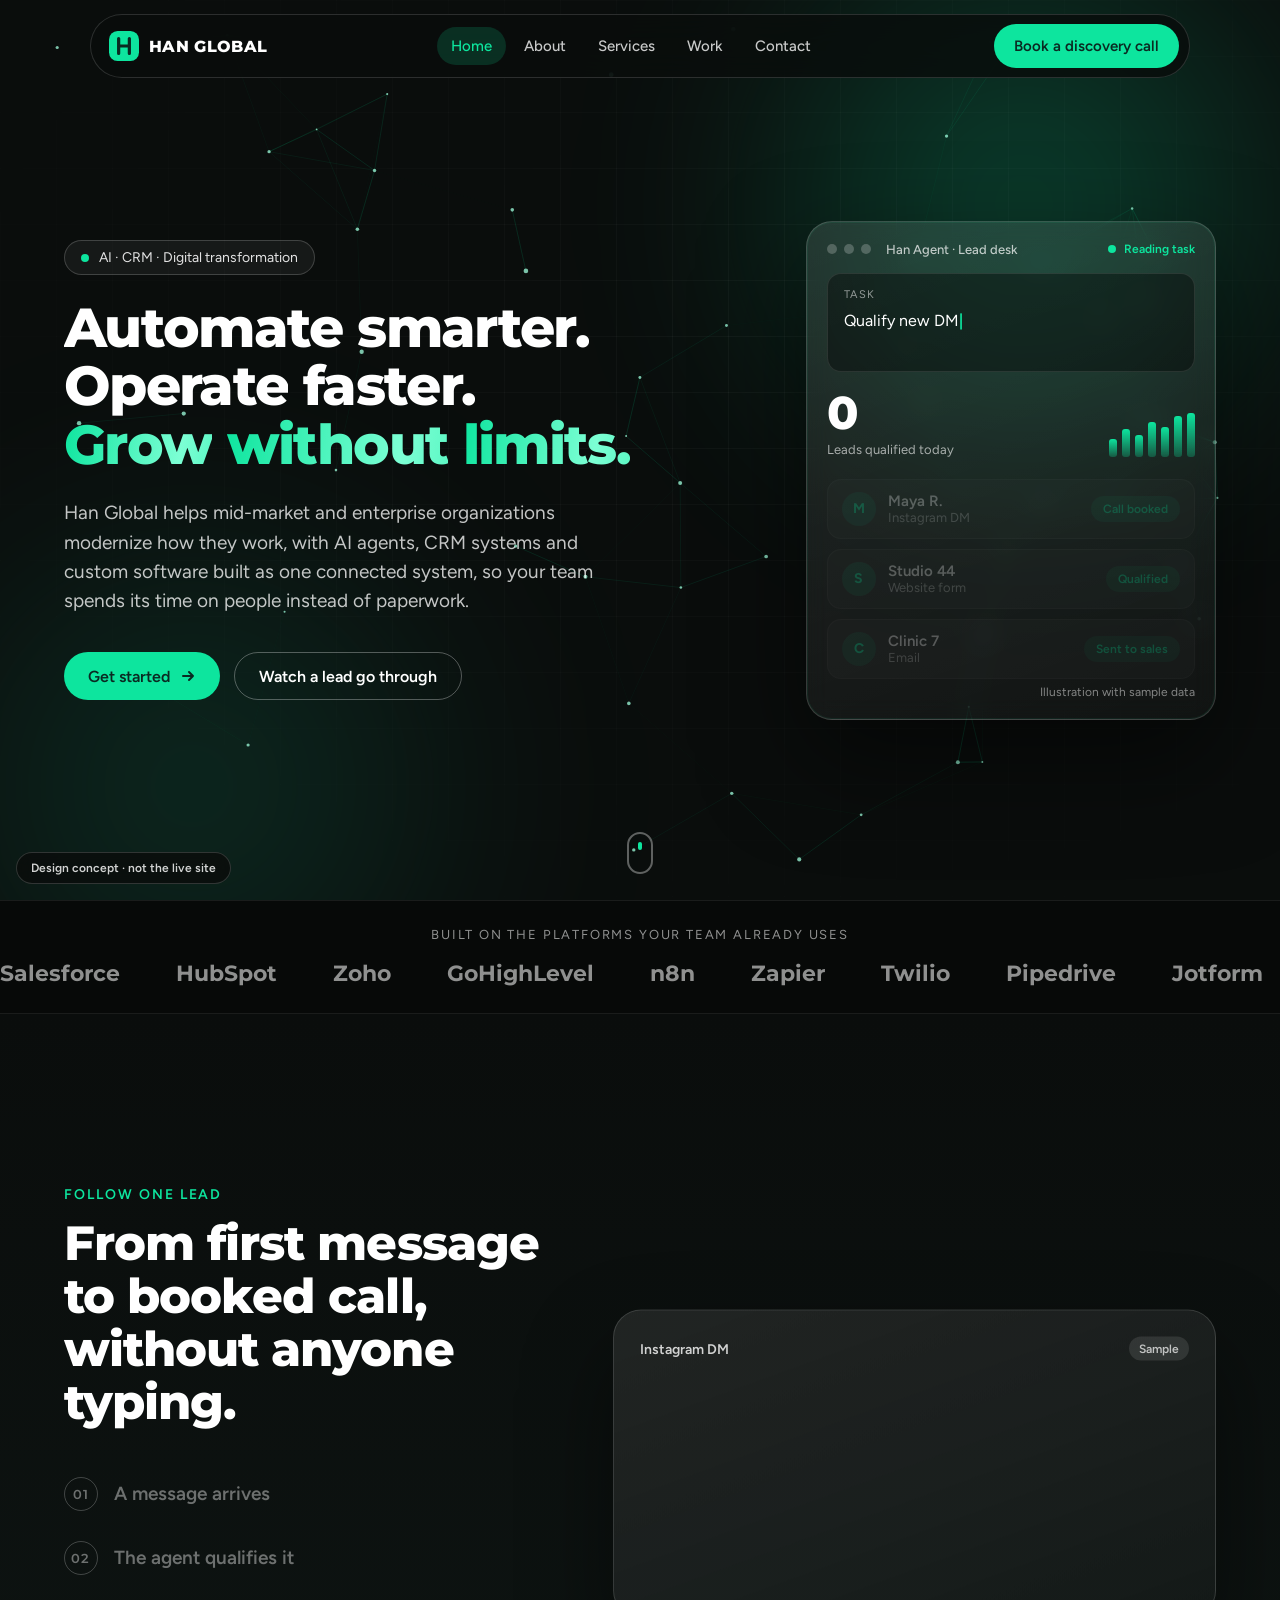
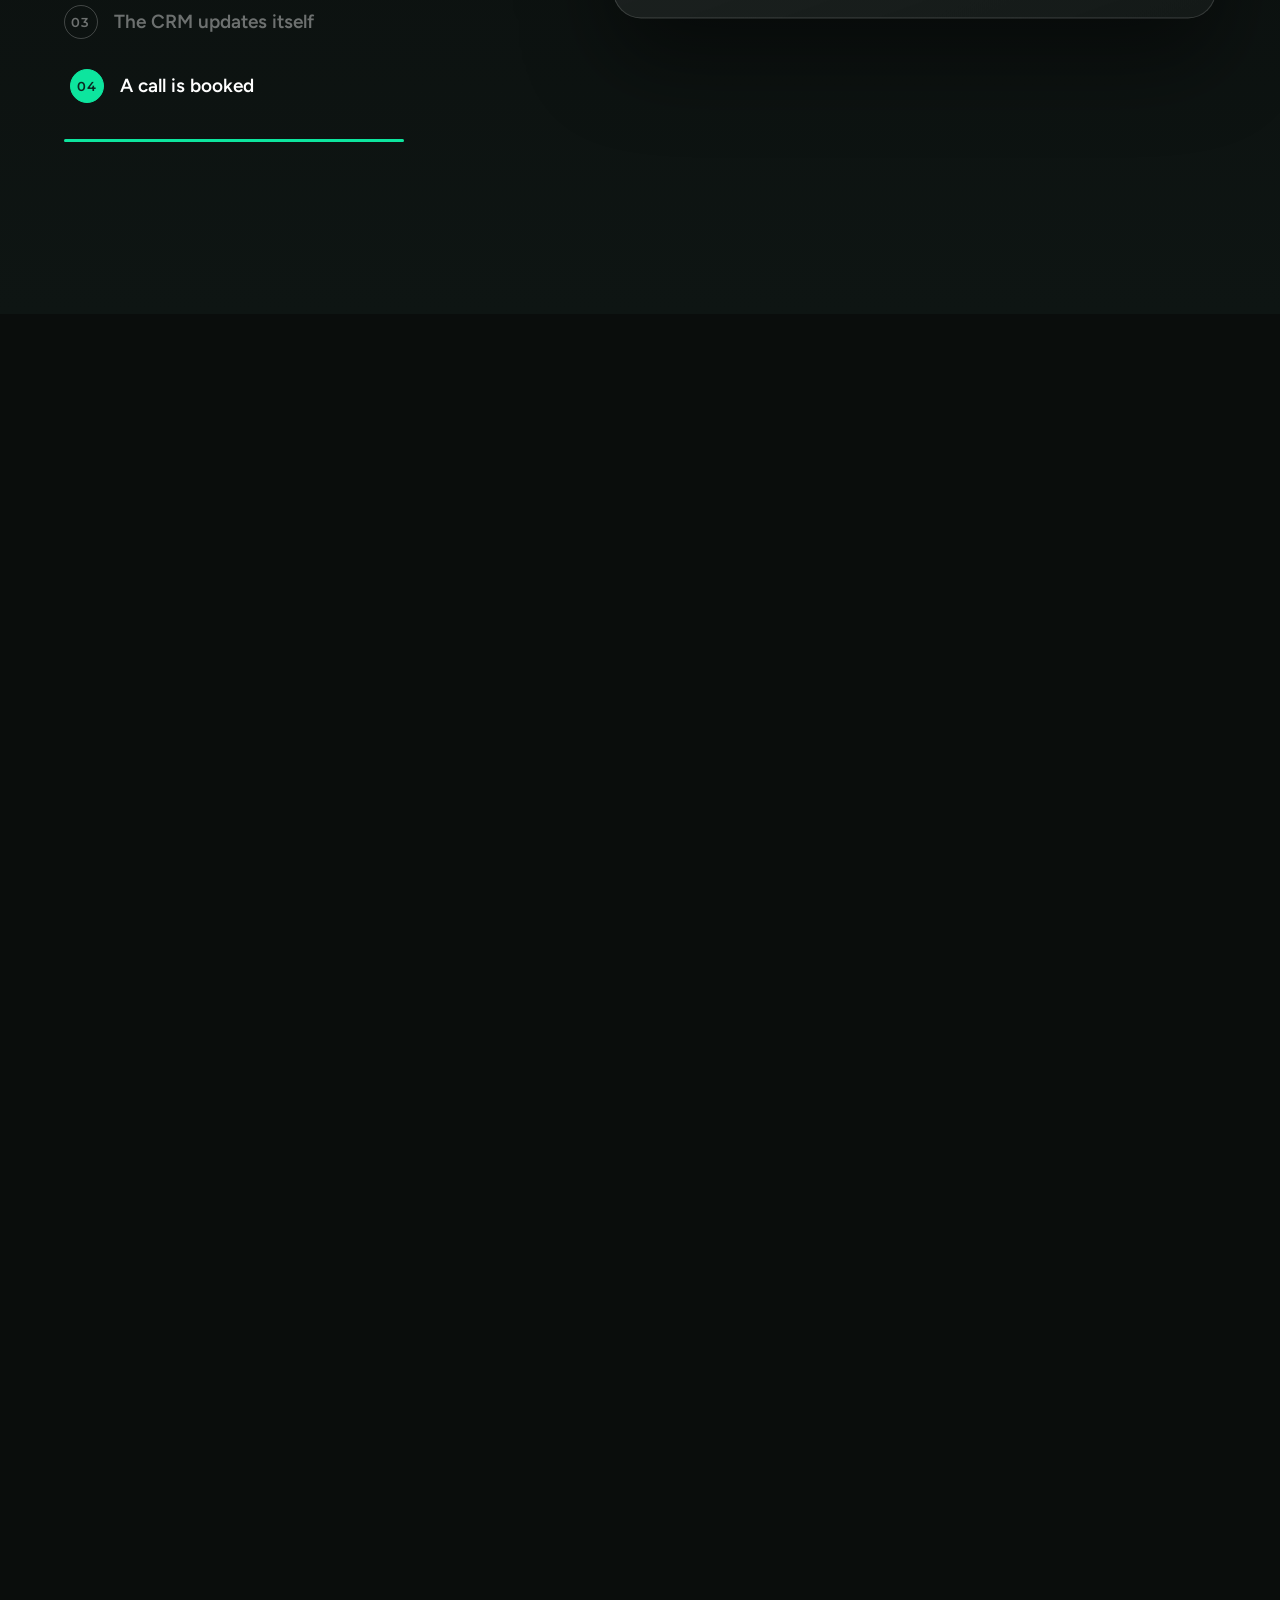
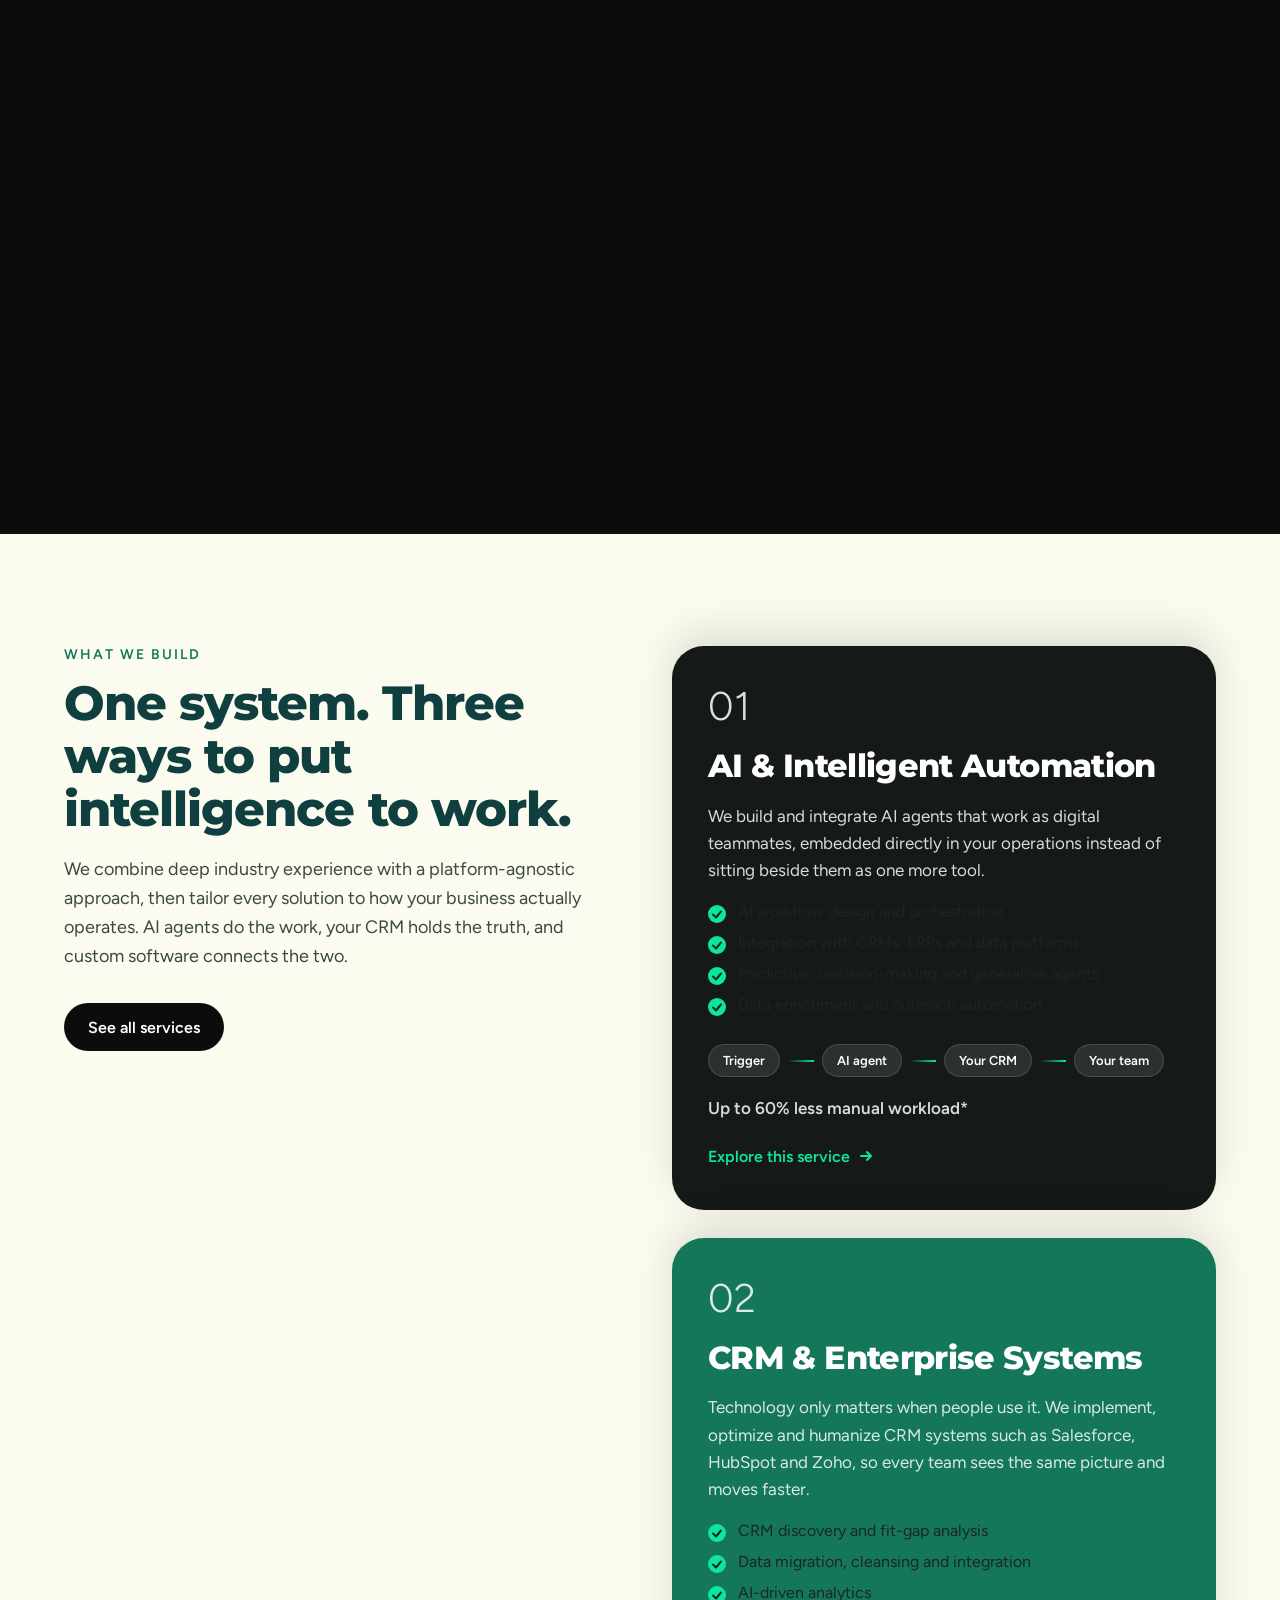
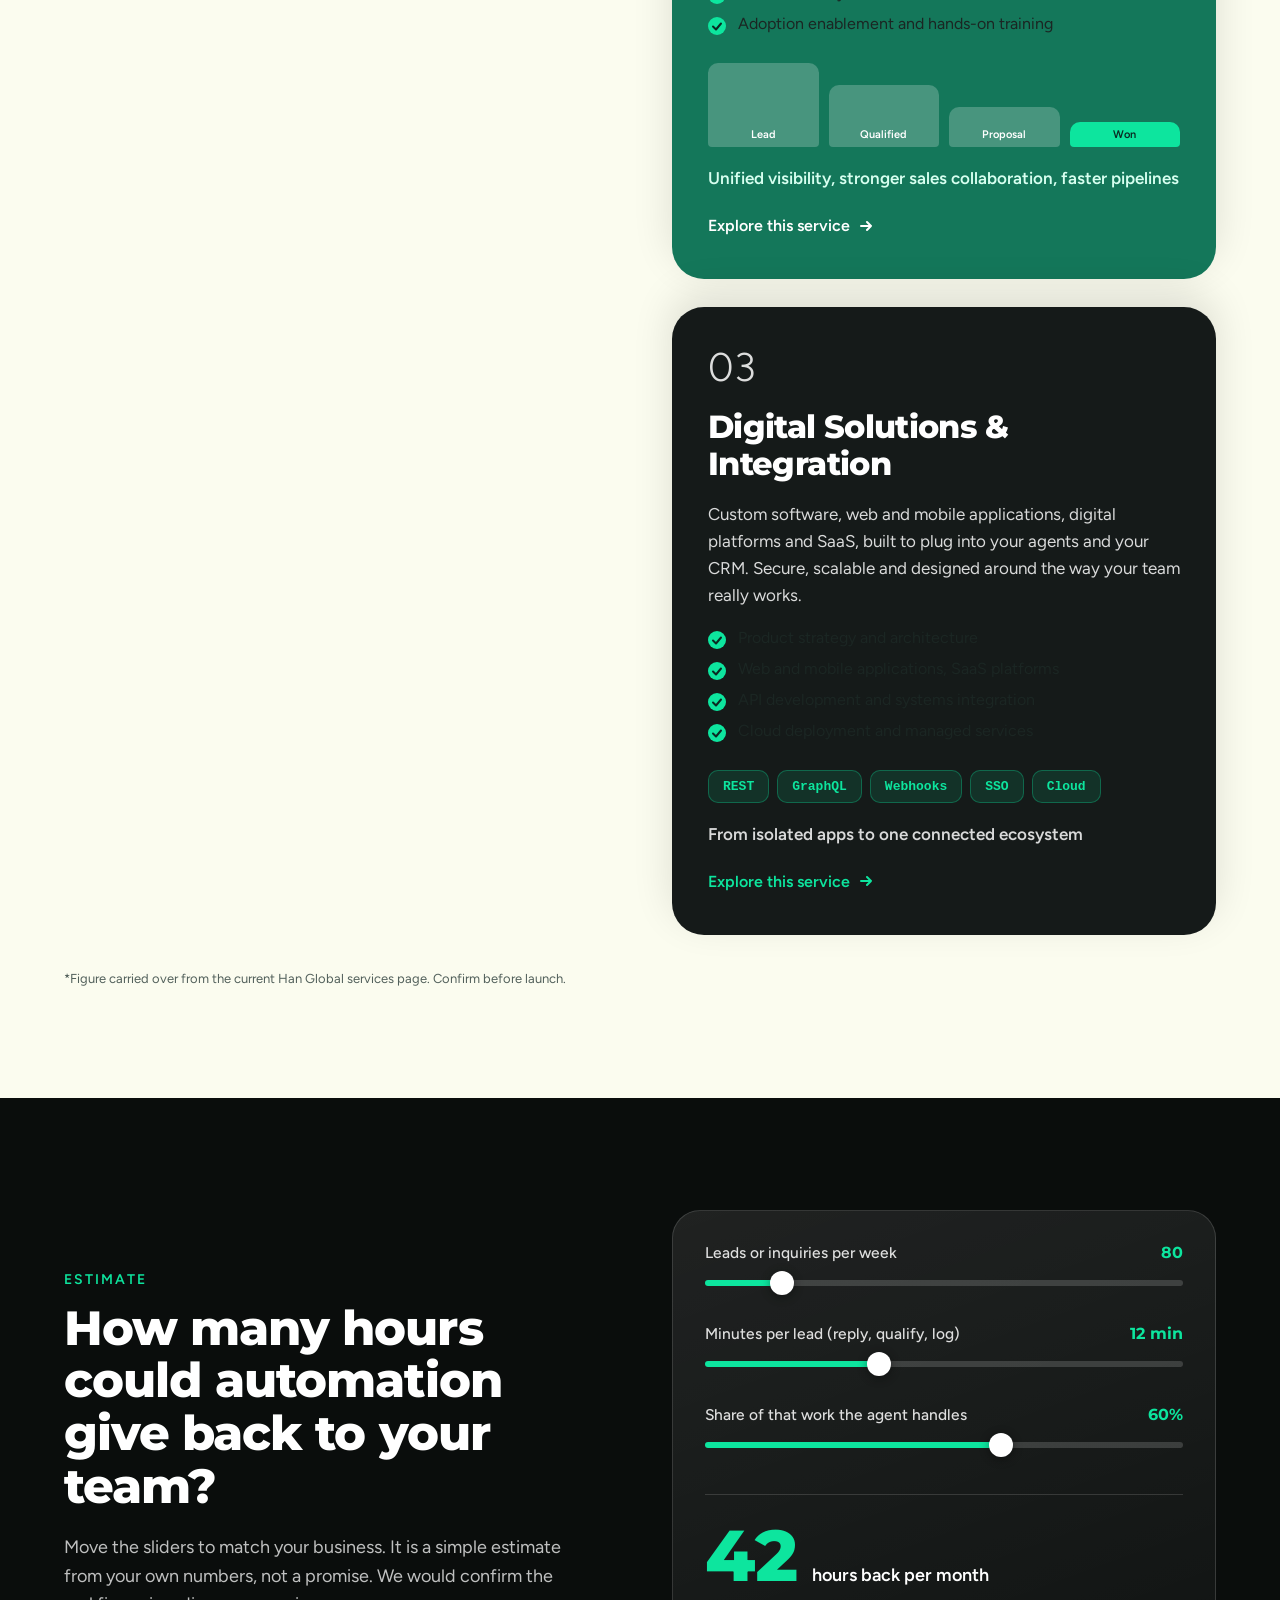
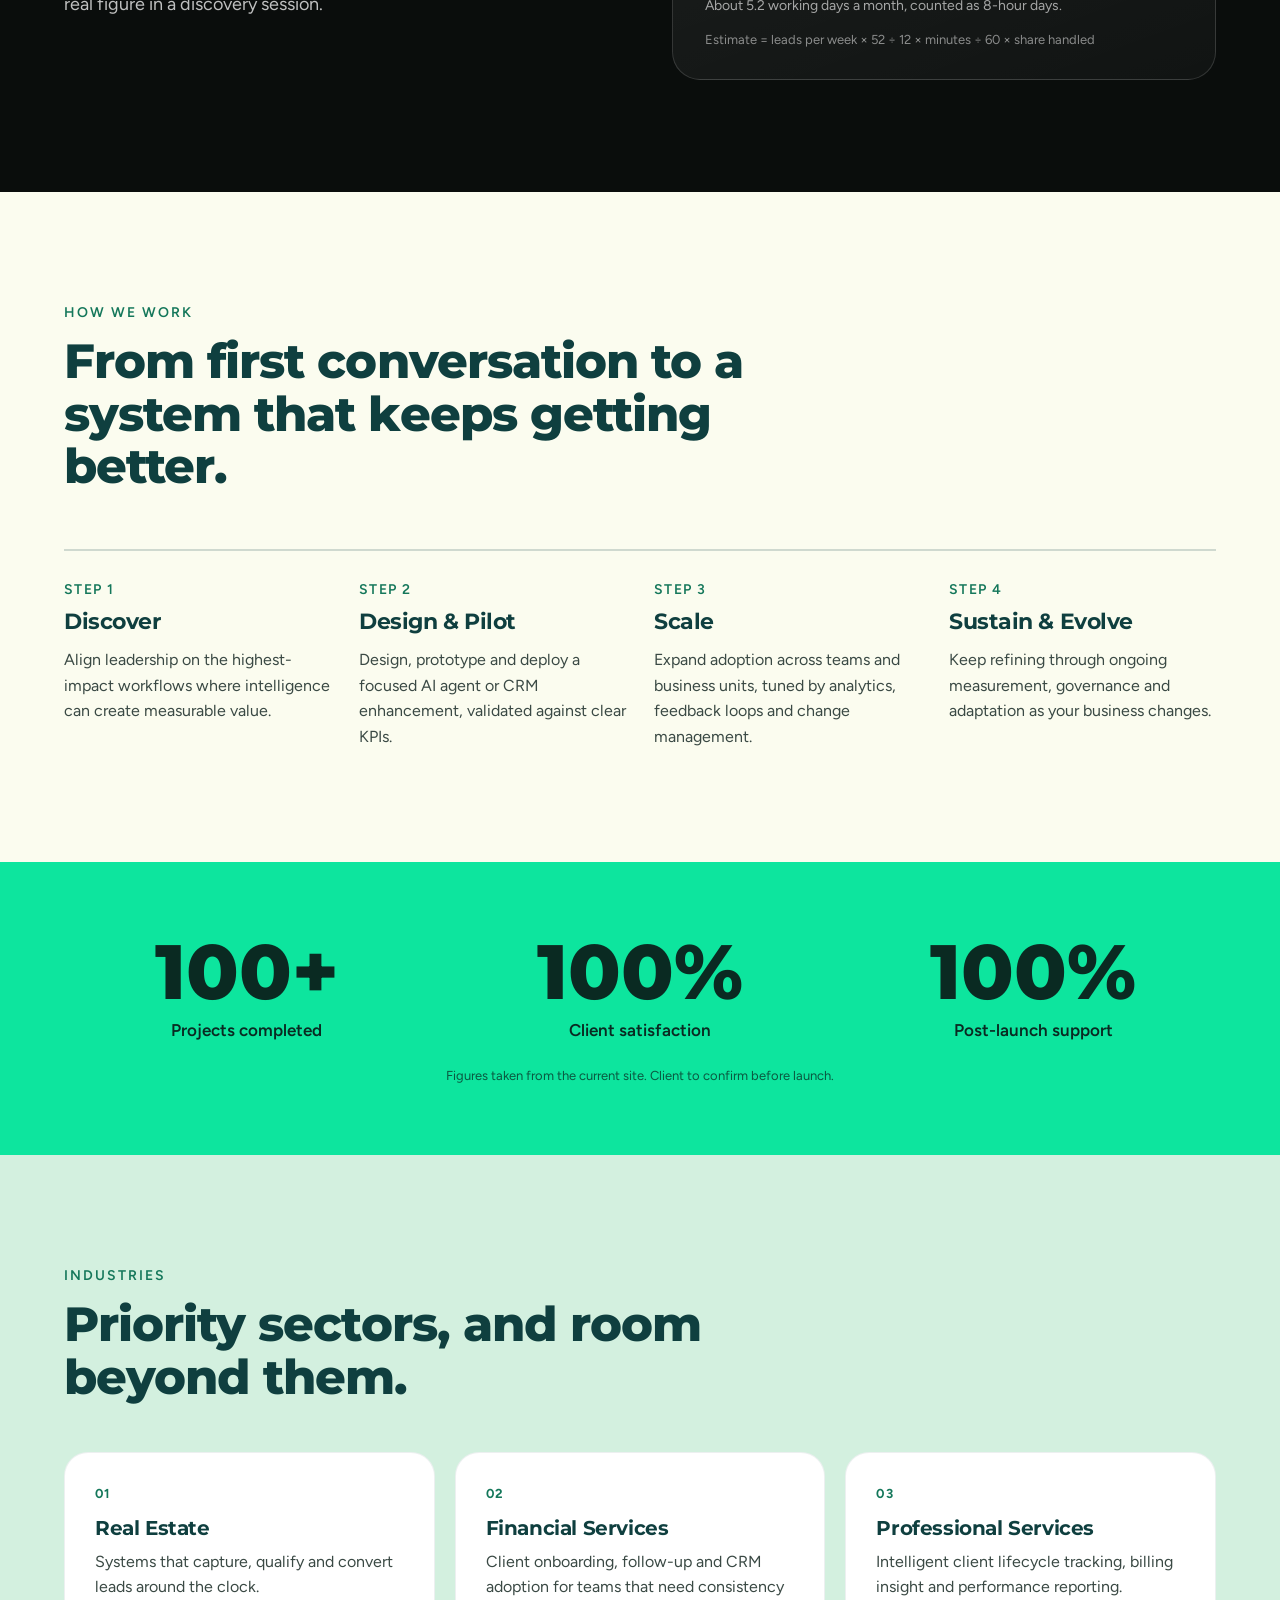
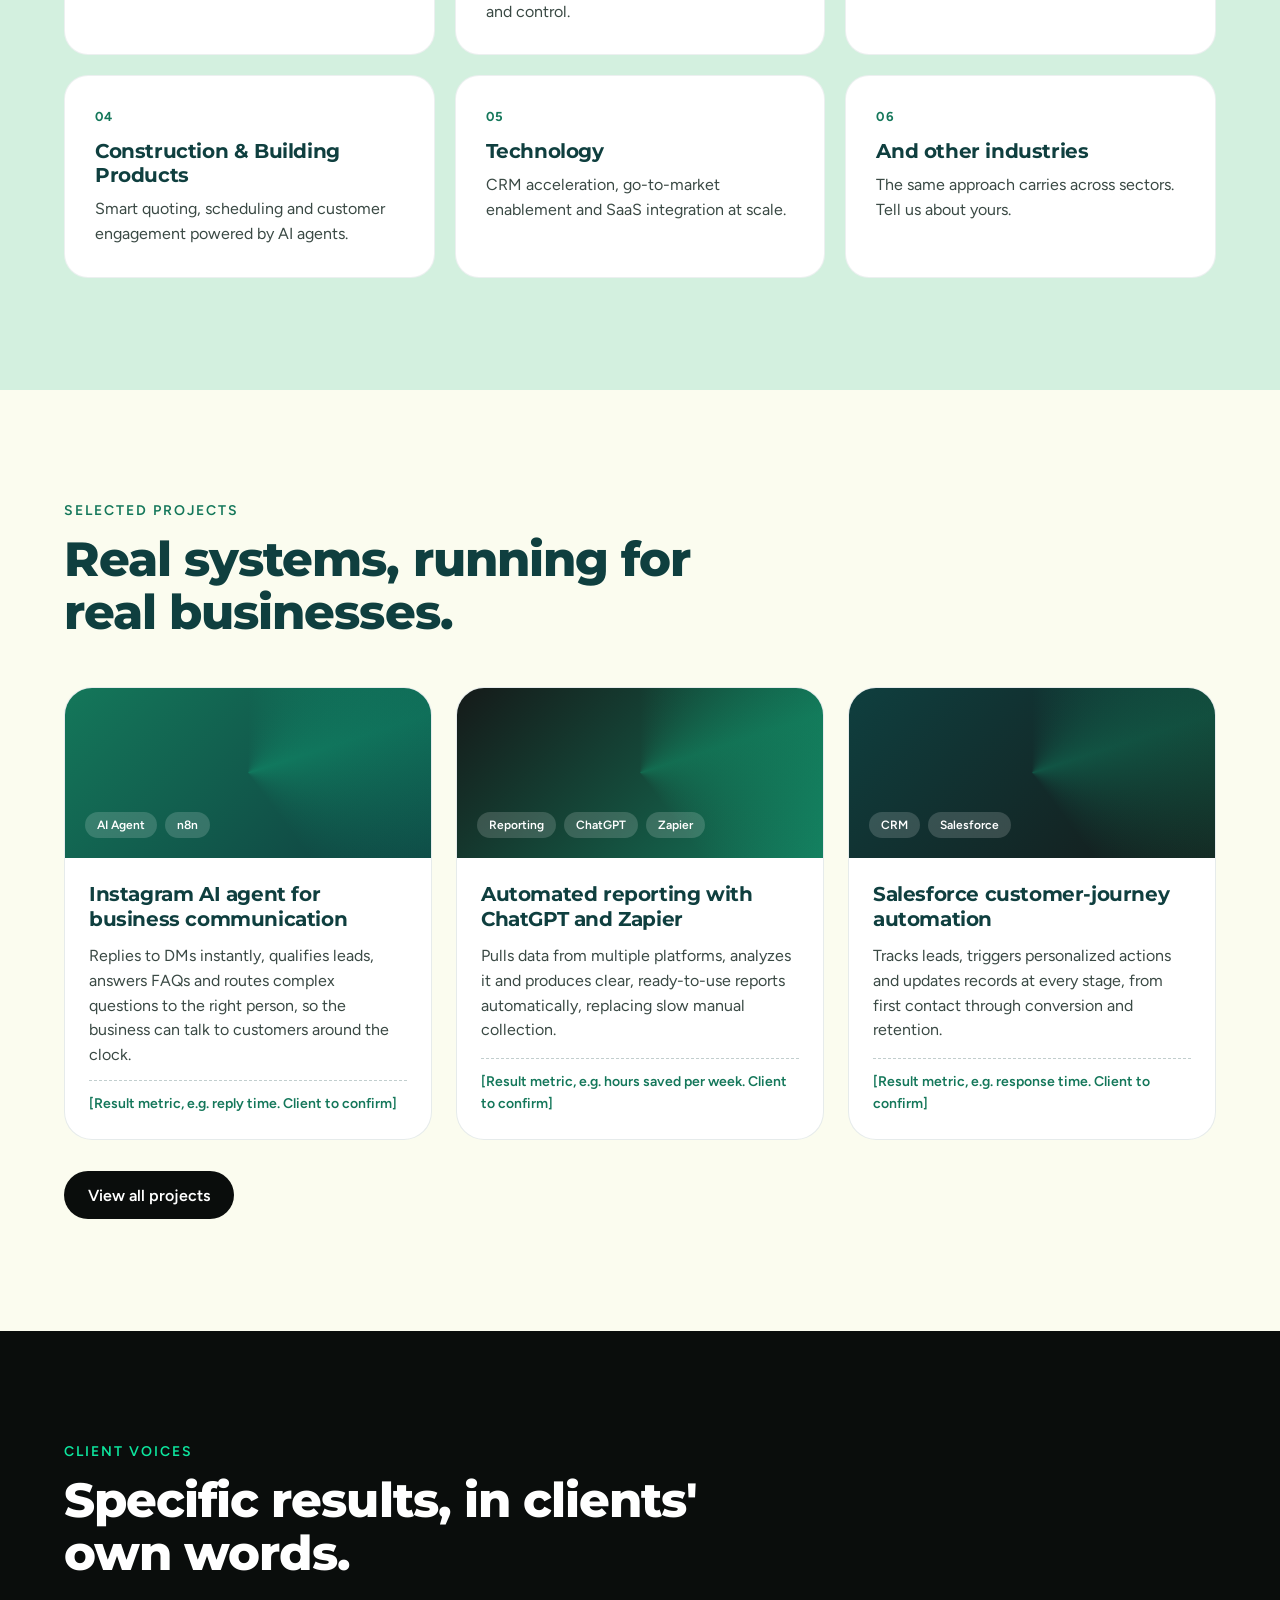
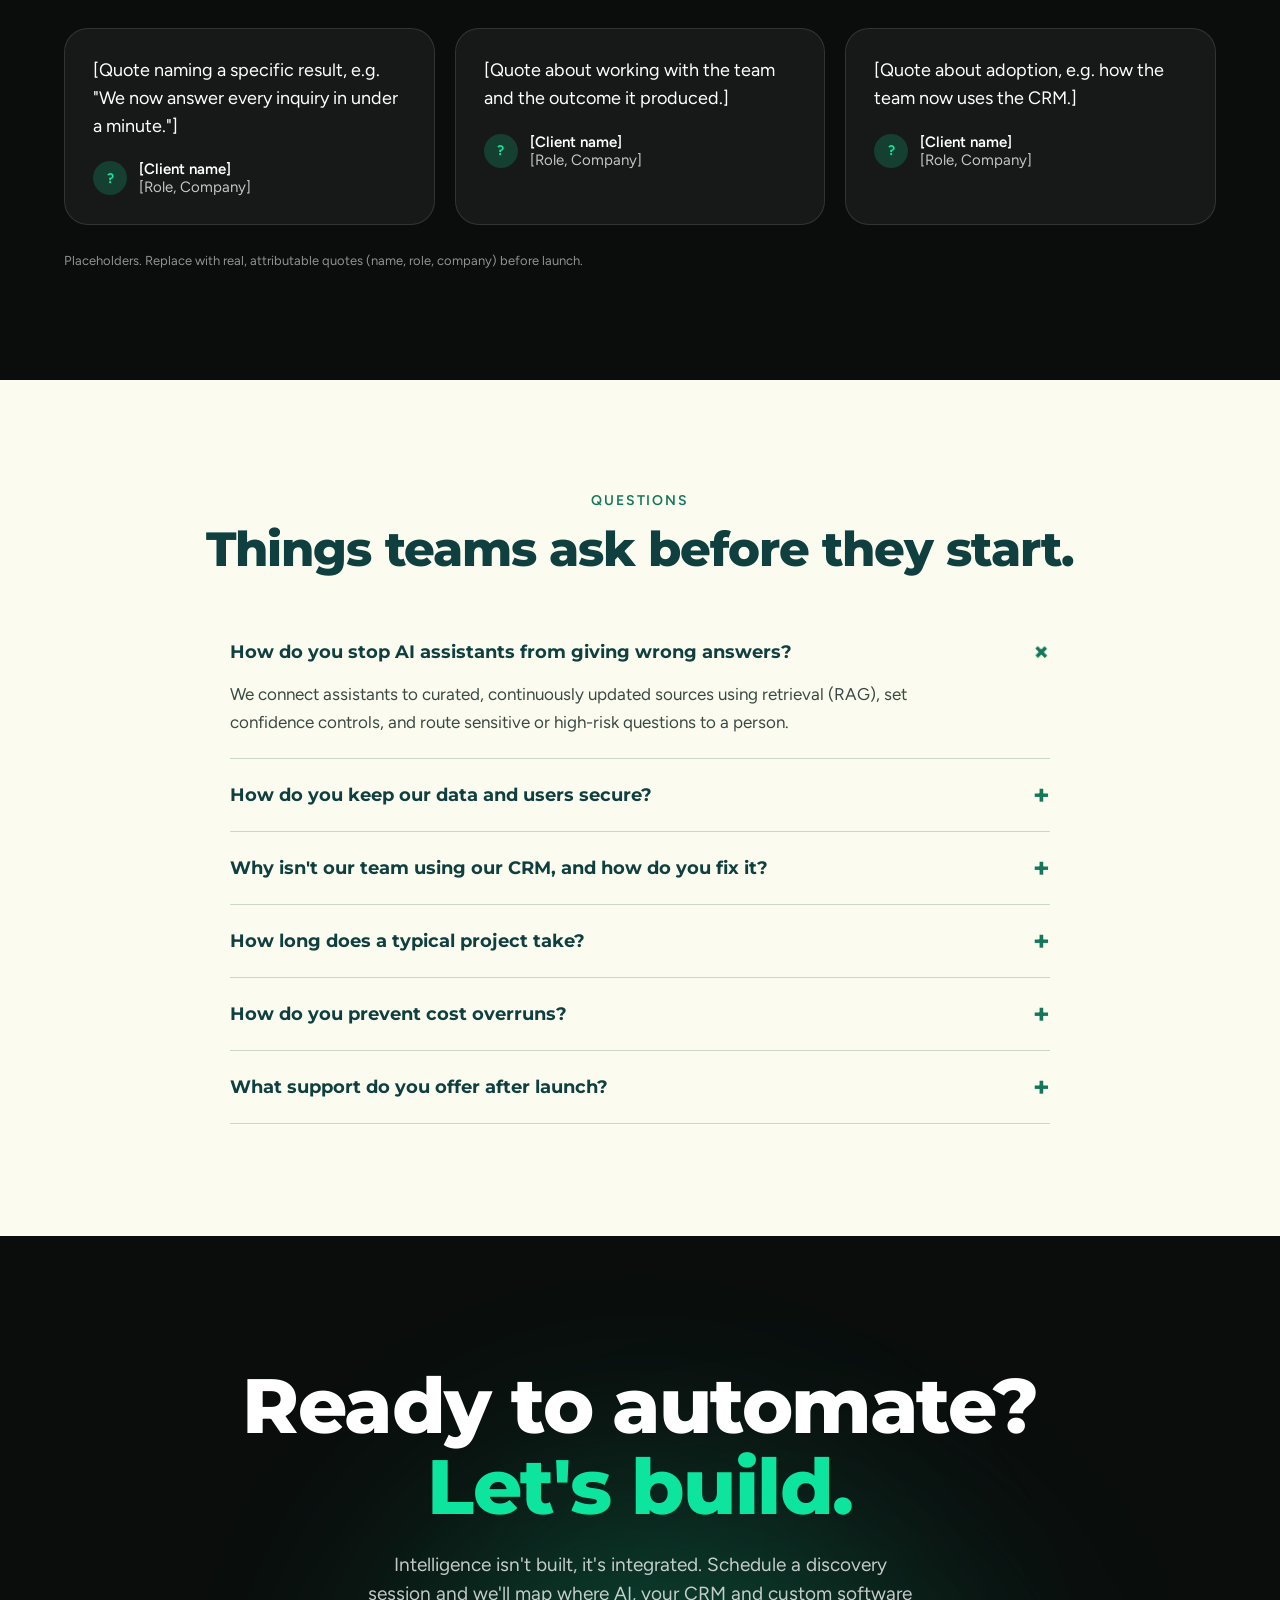
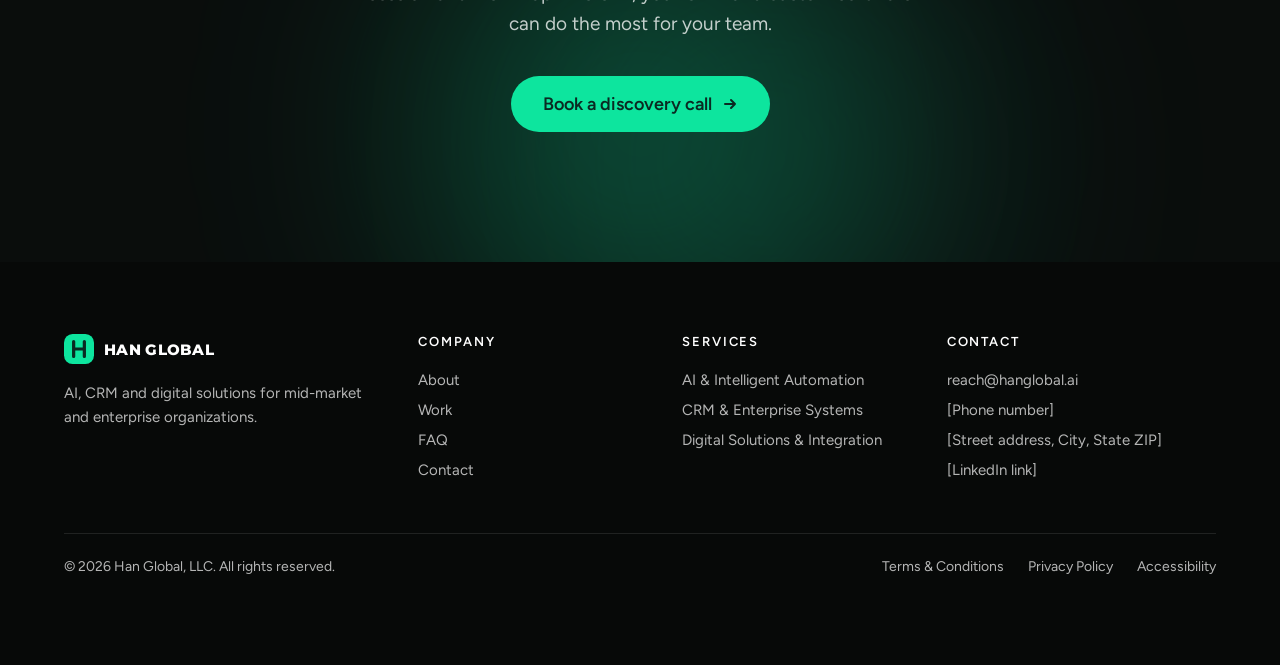
==== commit 02c8ba02: "Add files via upload" ====
--- a/index.html
+++ b/index.html
@@ -4,8 +4,8 @@
 <meta charset="utf-8">
 <meta name="viewport" content="width=device-width, initial-scale=1">
 <meta name="robots" content="noindex, nofollow">
-<title>Han Global | Homepage Design Concept</title>
-<meta name="description" content="Design concept for the Han Global homepage. This is not the live site.">
+<title>Han Global | Design concept</title>
+<meta name="description" content="Design concept for the Han Global website. This is not the live site.">
 <meta name="theme-color" content="#0A0D0C">
 <link rel="preload" href="fonts/montserrat-latin-wght-normal.woff2" as="font" type="font/woff2" crossorigin>
 <link rel="preload" href="fonts/figtree-latin-wght-normal.woff2" as="font" type="font/woff2" crossorigin>
@@ -26,29 +26,21 @@
 <!-- NAV -->
 <header class="navwrap">
   <nav class="nav" aria-label="Main">
-    <a class="brand" href="#top" aria-label="Han Global, home">
+    <a class="brand" href="index.html" aria-label="Han Global, home">
       <svg width="30" height="30" viewBox="0 0 28 28" aria-hidden="true"><rect width="28" height="28" rx="8" fill="#0DE59E"/><path d="M9 7v14M19 7v14M9 14h10" stroke="#0A2A22" stroke-width="3" stroke-linecap="round"/></svg>
       <span>HAN GLOBAL</span>
     </a>
     <div class="navlinks" id="navlinks">
-      <a href="#top">Home</a>
-      <a href="#how">How it works</a>
-      <a href="#services">Services</a>
-      <a href="#work">Projects</a>
-      <a href="#contact">Contact</a>
-    </div>
-    <a class="btn btn-neon btn-sm cta-nav mag" href="#contact">Book a discovery call</a>
+      <a href="index.html" class="active" aria-current="page">Home</a><a href="about.html">About</a><a href="services.html">Services</a><a href="work.html">Work</a><a href="contact.html">Contact</a>
+    </div>
+    <a class="btn btn-neon btn-sm cta-nav mag" href="contact.html">Book a discovery call</a>
     <button class="burger" type="button" aria-label="Open menu" aria-expanded="false" aria-controls="mpanel">
       <svg width="20" height="20" viewBox="0 0 20 20" fill="none" aria-hidden="true"><path d="M3 6h14M3 10h14M3 14h14" stroke="currentColor" stroke-width="2" stroke-linecap="round"/></svg>
     </button>
   </nav>
   <div class="mpanel" id="mpanel" hidden>
-    <a href="#top">Home</a>
-    <a href="#how">How it works</a>
-    <a href="#services">Services</a>
-    <a href="#work">Projects</a>
-    <a href="#contact">Contact</a>
-    <a class="btn btn-neon" href="#contact">Book a discovery call</a>
+    <a href="index.html">Home</a><a href="about.html">About</a><a href="services.html">Services</a><a href="work.html">Work</a><a href="contact.html">Contact</a>
+    <a class="btn btn-neon" href="contact.html">Book a discovery call</a>
   </div>
 </header>
 
@@ -60,15 +52,15 @@
   <div class="aurora" aria-hidden="true"><i></i><i></i></div>
   <div class="wrap hero-grid">
     <div class="hero-copy">
-      <p class="eyebrow in" style="--d:.05s"><span class="dot"></span>AI agents · CRM · Workflow automation</p>
+      <p class="eyebrow in" style="--d:.05s"><span class="dot"></span>AI · CRM · Digital transformation</p>
       <h1 class="h1" aria-label="Automate smarter. Operate faster. Grow without limits.">
         <span class="ln" aria-hidden="true"><span class="wm"><span class="w" style="--i:0">Automate</span></span> <span class="wm"><span class="w" style="--i:1">smarter.</span></span></span>
         <span class="ln" aria-hidden="true"><span class="wm"><span class="w" style="--i:2">Operate</span></span> <span class="wm"><span class="w" style="--i:3">faster.</span></span></span>
         <span class="ln grad" aria-hidden="true"><span class="wm"><span class="w" style="--i:4">Grow</span></span> <span class="wm"><span class="w" style="--i:5">without</span></span> <span class="wm"><span class="w" style="--i:6">limits.</span></span></span>
       </h1>
-      <p class="hero-sub in" style="--d:.7s">Han Global designs AI agents, CRM systems and automated workflows that capture, qualify and convert work around the clock, so your team spends its time on people instead of paperwork.</p>
+      <p class="hero-sub in" style="--d:.7s">Han Global helps mid-market and enterprise organizations modernize how they work, with AI agents, CRM systems and custom software built as one connected system, so your team spends its time on people instead of paperwork.</p>
       <div class="ctas in" style="--d:.85s">
-        <a class="btn btn-neon mag" href="#contact">Get started
+        <a class="btn btn-neon mag" href="contact.html">Get started
           <svg width="16" height="16" viewBox="0 0 16 16" fill="none" aria-hidden="true"><path d="M3 8h10M9 4l4 4-4 4" stroke="currentColor" stroke-width="2" stroke-linecap="round" stroke-linejoin="round"/></svg>
         </a>
         <a class="btn btn-ghost mag" href="#how">Watch a lead go through</a>
@@ -183,12 +175,12 @@
       <p class="kicker">What we build</p>
       <h2 class="h2">One system. Three ways to put intelligence to work.</h2>
       <p class="lead-p">We combine deep industry experience with a platform-agnostic approach, then tailor every solution to how your business actually operates. AI agents do the work, your CRM holds the truth, and custom software connects the two.</p>
-      <div class="mt"><a class="btn btn-dark mag" href="#contact">Talk to an expert</a></div>
+      <div class="mt"><a class="btn btn-dark mag" href="services.html">See all services</a></div>
     </div>
     <div class="stack">
       <article class="card c-dark" style="--t:112px">
         <div class="cnum">01</div>
-        <h3>AI Agents &amp; Autonomous Workflows</h3>
+        <h3>AI &amp; Intelligent Automation</h3>
         <p>We build and integrate AI agents that work as digital teammates, embedded directly in your operations instead of sitting beside them as one more tool.</p>
         <ul class="caps">
           <li>AI workflow design and orchestration</li>
@@ -198,10 +190,11 @@
         </ul>
         <div class="viz flow" aria-hidden="true"><span>Trigger</span><i></i><span>AI agent</span><i></i><span>Your CRM</span><i></i><span>Your team</span></div>
         <p class="impact">Up to 60% less manual workload*</p>
+        <a class="more" href="ai-automation.html">Explore this service <svg width="16" height="16" viewBox="0 0 16 16" fill="none" aria-hidden="true"><path d="M3 8h10M9 4l4 4-4 4" stroke="currentColor" stroke-width="2" stroke-linecap="round" stroke-linejoin="round"/></svg></a>
       </article>
       <article class="card c-green" style="--t:138px">
         <div class="cnum">02</div>
-        <h3>CRM Implementation &amp; Optimization</h3>
+        <h3>CRM &amp; Enterprise Systems</h3>
         <p>Technology only matters when people use it. We implement, optimize and humanize CRM systems such as Salesforce, HubSpot and Zoho, so every team sees the same picture and moves faster.</p>
         <ul class="caps">
           <li>CRM discovery and fit-gap analysis</li>
@@ -211,19 +204,21 @@
         </ul>
         <div class="viz pipe" aria-hidden="true"><div style="--h:100%">Lead</div><div style="--h:74%">Qualified</div><div style="--h:48%">Proposal</div><div class="won" style="--h:30%">Won</div></div>
         <p class="impact">Unified visibility, stronger sales collaboration, faster pipelines</p>
+        <a class="more" href="crm-enterprise.html">Explore this service <svg width="16" height="16" viewBox="0 0 16 16" fill="none" aria-hidden="true"><path d="M3 8h10M9 4l4 4-4 4" stroke="currentColor" stroke-width="2" stroke-linecap="round" stroke-linejoin="round"/></svg></a>
       </article>
       <article class="card c-dark" style="--t:164px">
         <div class="cnum">03</div>
-        <h3>Custom Software &amp; Integrations</h3>
-        <p>Websites, applications and SaaS products built to plug into your agents and your CRM. Fast, secure, and designed around the way your team really works.</p>
+        <h3>Digital Solutions &amp; Integration</h3>
+        <p>Custom software, web and mobile applications, digital platforms and SaaS, built to plug into your agents and your CRM. Secure, scalable and designed around the way your team really works.</p>
         <ul class="caps">
           <li>Product strategy and architecture</li>
-          <li>API design and system integration</li>
-          <li>Web and mobile applications</li>
+          <li>Web and mobile applications, SaaS platforms</li>
+          <li>API development and systems integration</li>
           <li>Cloud deployment and managed services</li>
         </ul>
         <div class="viz tags" aria-hidden="true"><span>REST</span><span>GraphQL</span><span>Webhooks</span><span>SSO</span><span>Cloud</span></div>
         <p class="impact">From isolated apps to one connected ecosystem</p>
+        <a class="more" href="digital-solutions.html">Explore this service <svg width="16" height="16" viewBox="0 0 16 16" fill="none" aria-hidden="true"><path d="M3 8h10M9 4l4 4-4 4" stroke="currentColor" stroke-width="2" stroke-linecap="round" stroke-linejoin="round"/></svg></a>
       </article>
     </div>
   </div>
@@ -282,14 +277,15 @@
 <section class="sec mint" id="industries" aria-labelledby="ind-h">
   <div class="wrap">
     <p class="kicker">Industries</p>
-    <h2 class="h2" id="ind-h" style="max-width:700px">Intelligence tailored to the way your sector works.</h2>
+    <h2 class="h2" id="ind-h" style="max-width:700px">Priority sectors, and room beyond them.</h2>
     <div class="bento">
-      <div class="ind rv"><span class="ind-n">01</span><h3>Construction &amp; Showrooms</h3><p>Smart quoting, scheduling and customer engagement powered by AI agents.</p></div>
-      <div class="ind rv"><span class="ind-n">02</span><h3>Logistics &amp; Manufacturing</h3><p>Predictive routing, inventory optimization and digital operations monitoring.</p></div>
-      <div class="ind rv"><span class="ind-n">03</span><h3>Healthcare &amp; Medical Practices</h3><p>Patient journey automation, provider workflows and compliance monitoring.</p></div>
-      <div class="ind rv"><span class="ind-n">04</span><h3>Professional Services</h3><p>Intelligent client lifecycle tracking, predictive billing and performance insights.</p></div>
-      <div class="ind rv"><span class="ind-n">05</span><h3>Technology &amp; Startups</h3><p>CRM acceleration, go-to-market enablement and SaaS integration at scale.</p></div>
-      <div class="ind rv"><span class="ind-n">06</span><h3>Real Estate</h3><p>Systems that capture, qualify and convert leads around the clock.</p></div>
+      <div class="ind rv"><span class="ind-n">01</span><h3>Real Estate</h3><p>Systems that capture, qualify and convert leads around the clock.</p></div>
+      <div class="ind rv"><span class="ind-n">02</span><h3>Financial Services</h3><p>Client onboarding, follow-up and CRM adoption for teams that need consistency and control.</p></div>
+      <div class="ind rv"><span class="ind-n">03</span><h3>Professional Services</h3><p>Intelligent client lifecycle tracking, billing insight and performance reporting.</p></div>
+      <div class="ind rv"><span class="ind-n">04</span><h3>Construction &amp; Building Products</h3><p>Smart quoting, scheduling and customer engagement powered by AI agents.</p></div>
+      <div class="ind rv"><span class="ind-n">05</span><h3>Technology</h3><p>CRM acceleration, go-to-market enablement and SaaS integration at scale.</p></div>
+      <div class="ind rv"><span class="ind-n">06</span><h3>And other industries</h3><p>The same approach carries across sectors. Tell us about yours.</p></div>
+    </div>
     </div>
   </div>
 </section>
@@ -325,6 +321,7 @@
         </div>
       </article>
     </div>
+    <div class="mt"><a class="btn btn-dark mag" href="work.html">View all projects</a></div>
   </div>
 </section>
 
@@ -361,12 +358,12 @@
 </section>
 
 <!-- CTA -->
-<section class="cta" id="contact">
+<section class="cta" id="cta">
   <div class="aurora" aria-hidden="true"><i></i><i></i></div>
   <div class="wrap">
     <h2 class="cta-h rv">Ready to automate?<br><span>Let's build.</span></h2>
-    <p class="rv">Intelligence isn't built, it's integrated. Schedule a discovery session and we'll map the workflows where AI and your CRM can do the most for your team.</p>
-    <div class="mt rv"><a class="btn btn-neon btn-lg mag" href="mailto:reach@hanglobal.ai">Book a discovery call
+    <p class="rv">Intelligence isn't built, it's integrated. Schedule a discovery session and we'll map where AI, your CRM and custom software can do the most for your team.</p>
+    <div class="mt rv"><a class="btn btn-neon btn-lg mag" href="contact.html">Book a discovery call
       <svg width="16" height="16" viewBox="0 0 16 16" fill="none" aria-hidden="true"><path d="M3 8h10M9 4l4 4-4 4" stroke="currentColor" stroke-width="2" stroke-linecap="round" stroke-linejoin="round"/></svg></a></div>
   </div>
 </section>
@@ -377,14 +374,14 @@
   <div class="wrap">
     <div class="foot-grid">
       <div>
-        <a class="brand" href="#top" aria-label="Han Global, home">
+        <a class="brand" href="index.html" aria-label="Han Global, home">
           <svg width="30" height="30" viewBox="0 0 28 28" aria-hidden="true"><rect width="28" height="28" rx="8" fill="#0DE59E"/><path d="M9 7v14M19 7v14M9 14h10" stroke="#0A2A22" stroke-width="3" stroke-linecap="round"/></svg>
           <span>HAN GLOBAL</span>
         </a>
-        <p class="foot-blurb">AI agents, CRM systems and workflow automation for modern enterprises.</p>
-      </div>
-      <div><h4>Company</h4><a href="#how">How it works</a><a href="#work">Projects</a><a href="#faq">FAQ</a><a href="#contact">Contact</a></div>
-      <div><h4>Services</h4><a href="#services">AI Agents</a><a href="#services">CRM</a><a href="#services">Custom Software</a></div>
+        <p class="foot-blurb">AI, CRM and digital solutions for mid-market and enterprise organizations.</p>
+      </div>
+      <div><h4>Company</h4><a href="about.html">About</a><a href="work.html">Work</a><a href="index.html#faq">FAQ</a><a href="contact.html">Contact</a></div>
+      <div><h4>Services</h4><a href="ai-automation.html">AI &amp; Intelligent Automation</a><a href="crm-enterprise.html">CRM &amp; Enterprise Systems</a><a href="digital-solutions.html">Digital Solutions &amp; Integration</a></div>
       <div><h4>Contact</h4><a href="mailto:reach@hanglobal.ai">reach@hanglobal.ai</a><span>[Phone number]</span><span>[Street address, City, State ZIP]</span><span>[LinkedIn link]</span></div>
     </div>
     <div class="legal">
--- a/styles.css
+++ b/styles.css
@@ -373,3 +373,148 @@
   html:not(.force-motion) *,html:not(.force-motion) *::before,html:not(.force-motion) *::after{animation-duration:.01ms!important;animation-iteration-count:1!important;transition-duration:.01ms!important}
   html:not(.force-motion) .mtrack{animation:none}
 }
+
+/* ===== inner pages ===== */
+.phero{min-height:0;padding:150px 0 96px}
+.phero.single .hero-grid{grid-template-columns:minmax(0,1fr)}
+.phero.single .h1{max-width:900px}
+.phero.single .hero-sub{max-width:620px}
+.crumbs{font-size:14px;color:rgba(255,255,255,.6);margin-bottom:18px}
+.crumbs a{color:var(--neon)}
+.crumbs a:hover{text-decoration:underline}
+.phero-vis{min-width:0}
+.tight{padding-top:24px}
+.split{display:grid;grid-template-columns:repeat(2,minmax(0,1fr));gap:64px;align-items:center;margin-top:40px}
+.split.top{align-items:start}
+.prose p{font-size:18px;line-height:1.7;color:var(--muted)}
+.prose p+p{margin-top:18px}
+.draftnote{font-size:13px!important;color:#52605b!important;border-left:3px solid var(--neon);padding-left:12px;margin-top:22px!important}
+a.more{display:inline-flex;align-items:center;gap:8px;font-weight:600;color:var(--forest);margin-top:auto;padding:6px 0;border-bottom:2px solid transparent;transition:gap .25s,border-color .25s;align-self:flex-start}
+a.more:hover{gap:14px;border-color:currentColor}
+.card a.more,.pcard.p-dark a.more,.pcard.p-green a.more{color:var(--neon)}
+.card.c-green a.more,.pcard.p-green a.more{color:#fff}
+.dark a.more{color:var(--neon)}
+
+/* photo placeholders */
+.ph{position:relative;border-radius:28px;overflow:hidden;min-height:340px;background:linear-gradient(135deg,#14775A,#0F3F3F 55%,#151a19);display:flex;align-items:center;justify-content:center;color:rgba(255,255,255,.88);text-align:center;padding:28px;isolation:isolate;height:100%}
+.ph::before{content:"";position:absolute;inset:-40%;z-index:-1;background:conic-gradient(from 0deg,transparent,rgba(13,229,158,.24),transparent 40%);animation:spin 16s linear infinite}
+.ph>div{display:flex;flex-direction:column;align-items:center;gap:10px;max-width:300px}
+.ph b{font-size:16px;font-weight:600}
+.ph small{font-size:13px;color:rgba(255,255,255,.62)}
+.ph.tall{min-height:420px}
+.ph.sq{aspect-ratio:1;min-height:0}
+
+/* chips */
+.chips{display:flex;flex-wrap:wrap;gap:10px;margin-top:36px}
+.chips span{padding:11px 20px;border-radius:999px;background:#fff;border:1px solid rgba(15,63,63,.14);font-weight:600;color:var(--teal);font-size:16px;transition:transform .25s var(--ease),background .25s}
+.chips span:hover{transform:translateY(-3px)}
+.chips.dk span{background:rgba(255,255,255,.07);border-color:rgba(255,255,255,.16);color:#fff}
+.chips.dk span:hover{background:rgba(13,229,158,.16)}
+.caps.dk{margin-top:26px}
+.dark .caps{color:rgba(255,255,255,.92)}
+.cream .caps,.mint .caps,.pcard .caps{color:var(--text)}
+.pcard.p-dark .caps,.pcard.p-green .caps{color:rgba(255,255,255,.92)}
+.bento.four{grid-template-columns:repeat(4,minmax(0,1fr))}
+.ind.dk{background:rgba(255,255,255,.05);border-color:rgba(255,255,255,.12)}
+.ind.dk h3{color:#fff}.ind.dk p{color:rgba(255,255,255,.74)}.ind.dk .ind-n{color:var(--neon)}
+
+/* hero visual helpers */
+.vflow{display:flex;align-items:center;gap:8px;flex-wrap:wrap;margin:6px 0 18px}
+.vflow span{font-size:13px;font-weight:600;padding:8px 14px;border-radius:999px;background:rgba(255,255,255,.1);border:1px solid rgba(255,255,255,.14);color:#fff}
+.vflow i{display:block;width:26px;height:2px;background:linear-gradient(90deg,transparent,var(--neon),transparent);background-size:200% 100%;animation:sweep 2s linear infinite}
+.vflow.big{margin-top:44px}.vflow.big span{font-size:16px;padding:12px 20px}.vflow.big i{width:40px}
+.vl li{opacity:1;transform:none}
+.anim .vl li{opacity:0;transform:translateY(10px);animation:fadeUp .8s var(--ease) forwards}
+.anim .vl li:nth-child(1){animation-delay:.9s}.anim .vl li:nth-child(2){animation-delay:1.15s}.anim .vl li:nth-child(3){animation-delay:1.4s}
+.pipe.big{height:150px;margin-bottom:18px}
+.anim .pipe.big div{transform-origin:bottom;animation:grow 1.1s var(--ease) both}
+.anim .pipe.big div:nth-child(2){animation-delay:.12s}.anim .pipe.big div:nth-child(3){animation-delay:.24s}.anim .pipe.big div:nth-child(4){animation-delay:.36s}
+@keyframes grow{from{transform:scaleY(0)}}
+.nodes{width:100%;height:auto}
+.nodes .lines path{stroke-dasharray:6 8;animation:dash 1.4s linear infinite}
+@keyframes dash{to{stroke-dashoffset:-28}}
+.nodes .nd circle{animation:pulseN 2.4s ease-in-out infinite;transform-origin:200px 115px}
+@keyframes pulseN{50%{transform:scale(1.08)}}
+.panel-l{border-radius:24px;padding:24px;background:linear-gradient(160deg,rgba(255,255,255,.09),rgba(255,255,255,.03));border:1px solid rgba(255,255,255,.14)}
+.panel-l .nodes{margin-top:6px}
+
+/* services overview */
+.pillars{display:grid;grid-template-columns:repeat(3,minmax(0,1fr));gap:22px;margin-top:48px}
+.pcard{border-radius:28px;padding:32px;display:flex;flex-direction:column;gap:16px;min-height:520px;color:#fff;transition:transform .35s var(--ease),box-shadow .35s}
+.pcard:hover{transform:translateY(-6px);box-shadow:0 26px 60px rgba(15,63,63,.28)}
+.p-dark{background:#151a19}.p-green{background:var(--forest)}
+.pcard h3{font-weight:800;font-size:26px;line-height:1.15}
+.pcard>p{font-size:17px;line-height:1.6;color:rgba(255,255,255,.84)}
+.pcard .caps li::before{background-color:var(--neon)}
+
+/* about */
+.vision{position:relative;background:var(--ink);color:#fff;padding:120px 0;overflow:hidden;isolation:isolate}
+.big-q{font-family:var(--head);font-weight:800;font-size:clamp(26px,4vw,48px);line-height:1.2;max-width:900px;margin:18px auto 0;color:#fff}
+.team-grid{display:grid;grid-template-columns:repeat(3,minmax(0,1fr));gap:24px;margin-top:48px}
+.person h3{margin-top:18px;font-size:20px;color:var(--teal)}
+.person p{margin-top:4px;color:var(--muted);font-size:16px}
+.person .pbio{margin-top:10px}
+
+/* work page */
+.filters{display:flex;flex-wrap:wrap;gap:10px;margin-top:32px}
+.fbtn{font:inherit;font-weight:600;font-size:15px;padding:10px 18px;border-radius:999px;border:1px solid rgba(15,63,63,.2);background:#fff;color:var(--teal);cursor:pointer;transition:background .25s,color .25s}
+.fbtn:hover{background:var(--mint)}
+.fbtn.on{background:var(--teal);color:#fff;border-color:var(--teal)}
+.work[hidden]{display:none}
+
+/* case study */
+.cs{display:grid;grid-template-columns:280px minmax(0,1fr);gap:56px;align-items:start}
+.cs-side{position:sticky;top:110px;border-radius:24px;padding:24px;background:#fff;border:1px solid rgba(15,63,63,.1)}
+.facts div{padding:12px 0;border-bottom:1px solid rgba(15,63,63,.1)}
+.facts div:last-child{border-bottom:0}
+.facts dt{font-size:12px;letter-spacing:.12em;text-transform:uppercase;color:var(--forest);font-weight:600}
+.facts dd{margin-top:4px;font-size:16px;color:var(--text)}
+.cs-main{display:flex;flex-direction:column;gap:64px;min-width:0}
+.lead-p.wide{max-width:680px}
+.kpis{display:grid;grid-template-columns:repeat(3,minmax(0,1fr));gap:16px;margin-top:18px}
+.kpis div{border-radius:20px;padding:24px;background:var(--teal);color:#fff}
+.kpis b{display:block;font-family:var(--head);font-size:clamp(30px,4vw,44px);color:var(--neon)}
+.kpis span{display:block;margin-top:8px;font-size:15px;color:rgba(255,255,255,.8)}
+.pq{font-family:var(--head);font-weight:700;font-size:clamp(20px,2.4vw,28px);line-height:1.35;color:var(--teal);border-left:4px solid var(--neon);padding-left:22px}
+.pq cite{display:block;margin-top:14px;font-family:var(--body);font-weight:500;font-size:15px;font-style:normal;color:var(--muted)}
+
+/* contact */
+.opt{background:#fff;border-radius:24px;padding:30px;border:1px solid rgba(15,63,63,.08);display:flex;flex-direction:column;gap:12px;transition:transform .3s var(--ease),box-shadow .3s}
+.opt:hover{transform:translateY(-4px);box-shadow:0 18px 40px rgba(15,63,63,.12)}
+.opt h3{font-size:20px;color:var(--teal)}.opt p{font-size:16px;line-height:1.55;color:var(--muted)}
+.nexts{margin-top:30px;display:flex;flex-direction:column;gap:16px}
+.nexts li{display:flex;gap:14px;align-items:flex-start;color:rgba(255,255,255,.86);font-size:16px;line-height:1.5}
+.nexts b{flex:none;width:30px;height:30px;border-radius:50%;background:var(--neon);color:#0A2A22;display:inline-flex;align-items:center;justify-content:center;font-family:var(--head)}
+.calph{border-radius:24px;padding:24px;background:linear-gradient(160deg,rgba(255,255,255,.09),rgba(255,255,255,.03));border:1px solid rgba(255,255,255,.14)}
+.slots{display:grid;grid-template-columns:repeat(3,minmax(0,1fr));gap:10px;margin:16px 0}
+.slots span{text-align:center;padding:12px;border-radius:12px;border:1px solid rgba(255,255,255,.18);font-weight:600;color:#fff}
+.slots .sel{background:var(--neon);color:#0A2A22;border-color:var(--neon)}
+.cinfo{margin-top:28px;display:flex;flex-direction:column;gap:8px;font-size:17px;color:var(--text)}
+.cinfo a{font-weight:600;color:var(--forest)}
+.cform{display:flex;flex-direction:column;gap:18px;background:#fff;border-radius:28px;padding:32px;border:1px solid rgba(15,63,63,.1);box-shadow:0 20px 50px rgba(15,63,63,.08)}
+.cform label{display:flex;flex-direction:column;gap:8px;font-weight:600;font-size:15px;color:var(--teal)}
+.cform input,.cform select,.cform textarea{font:inherit;font-weight:400;font-size:16px;color:var(--text);padding:14px 16px;border-radius:14px;border:1px solid rgba(15,63,63,.22);background:var(--cream);width:100%;min-height:50px}
+.cform textarea{resize:vertical}
+.cform input:focus,.cform select:focus,.cform textarea:focus{outline:3px solid var(--neon);outline-offset:1px;border-color:transparent}
+.cform [aria-invalid=true]{border-color:#c0392b}
+.row2{display:grid;grid-template-columns:repeat(2,minmax(0,1fr));gap:18px}
+.cf-note{font-size:14px;color:var(--forest);font-weight:600;min-height:20px}
+
+@media (max-width:960px){
+  .phero{padding:124px 0 72px}
+  .phero .hero-grid{grid-template-columns:minmax(0,1fr)}
+  .split{grid-template-columns:minmax(0,1fr);gap:36px}
+  .pillars,.team-grid{grid-template-columns:minmax(0,1fr)}
+  .pcard{min-height:0}
+  .bento.four{grid-template-columns:repeat(2,minmax(0,1fr))}
+  .cs{grid-template-columns:minmax(0,1fr);gap:32px}
+  .cs-side{position:static}
+}
+@media (max-width:640px){
+  .bento.four,.kpis,.row2{grid-template-columns:minmax(0,1fr)}
+  .cform{padding:22px}
+  .vision{padding:84px 0}
+  .ph.tall{min-height:300px}
+}
+.ph.sq{height:auto;width:100%}
+.person,.split>*,.phero-vis{min-width:0}
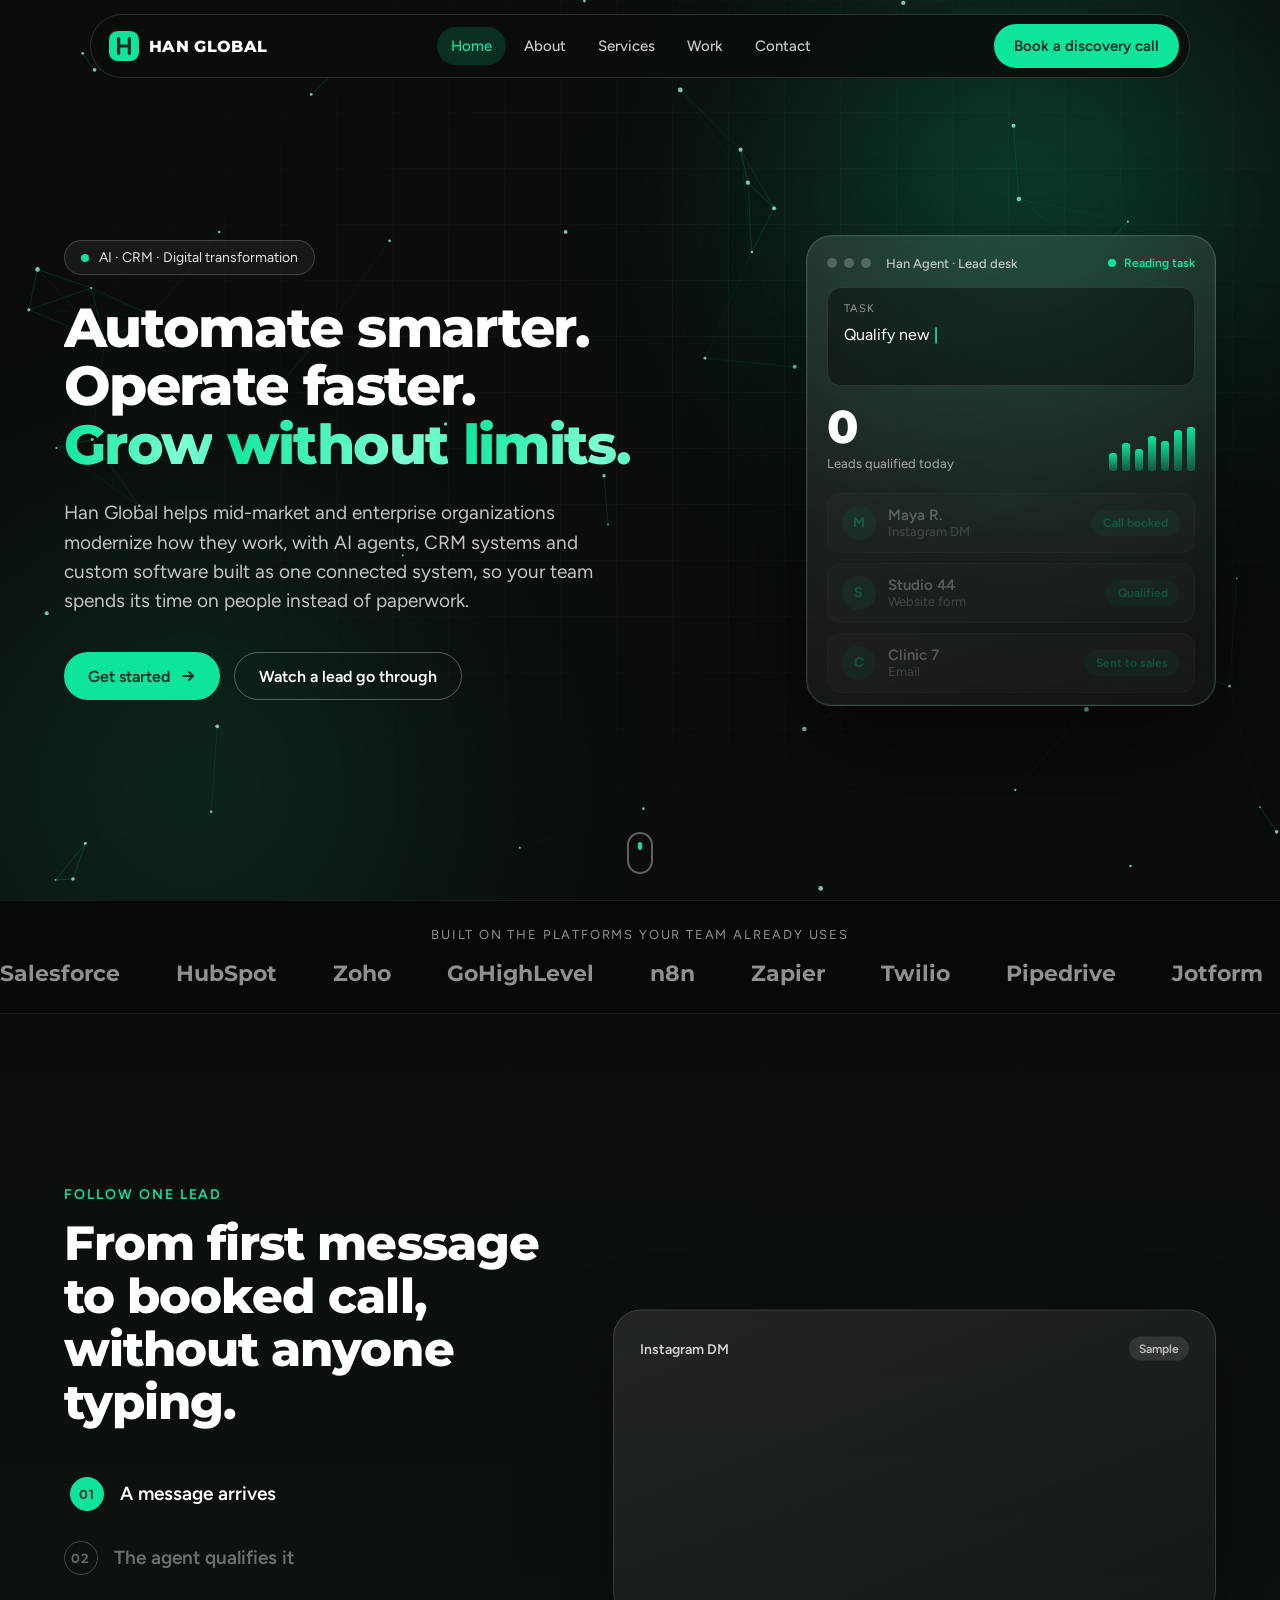
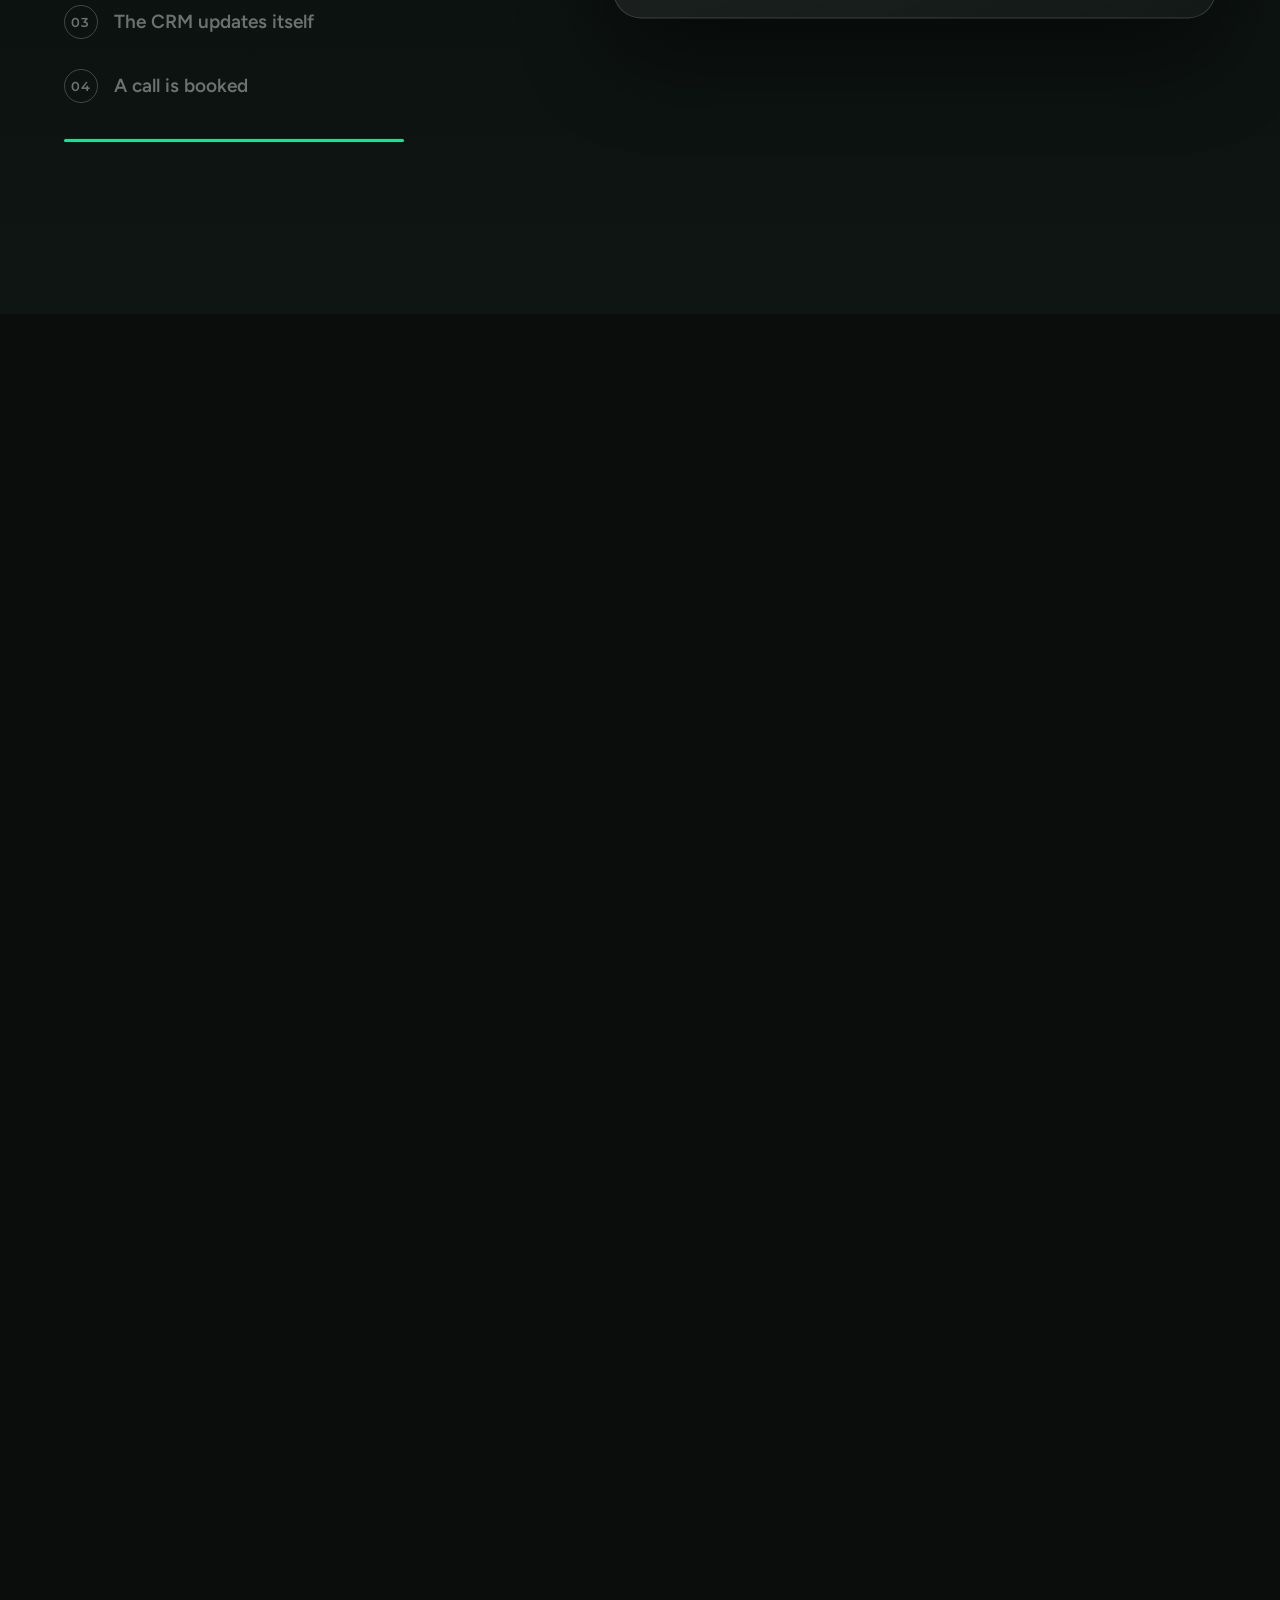
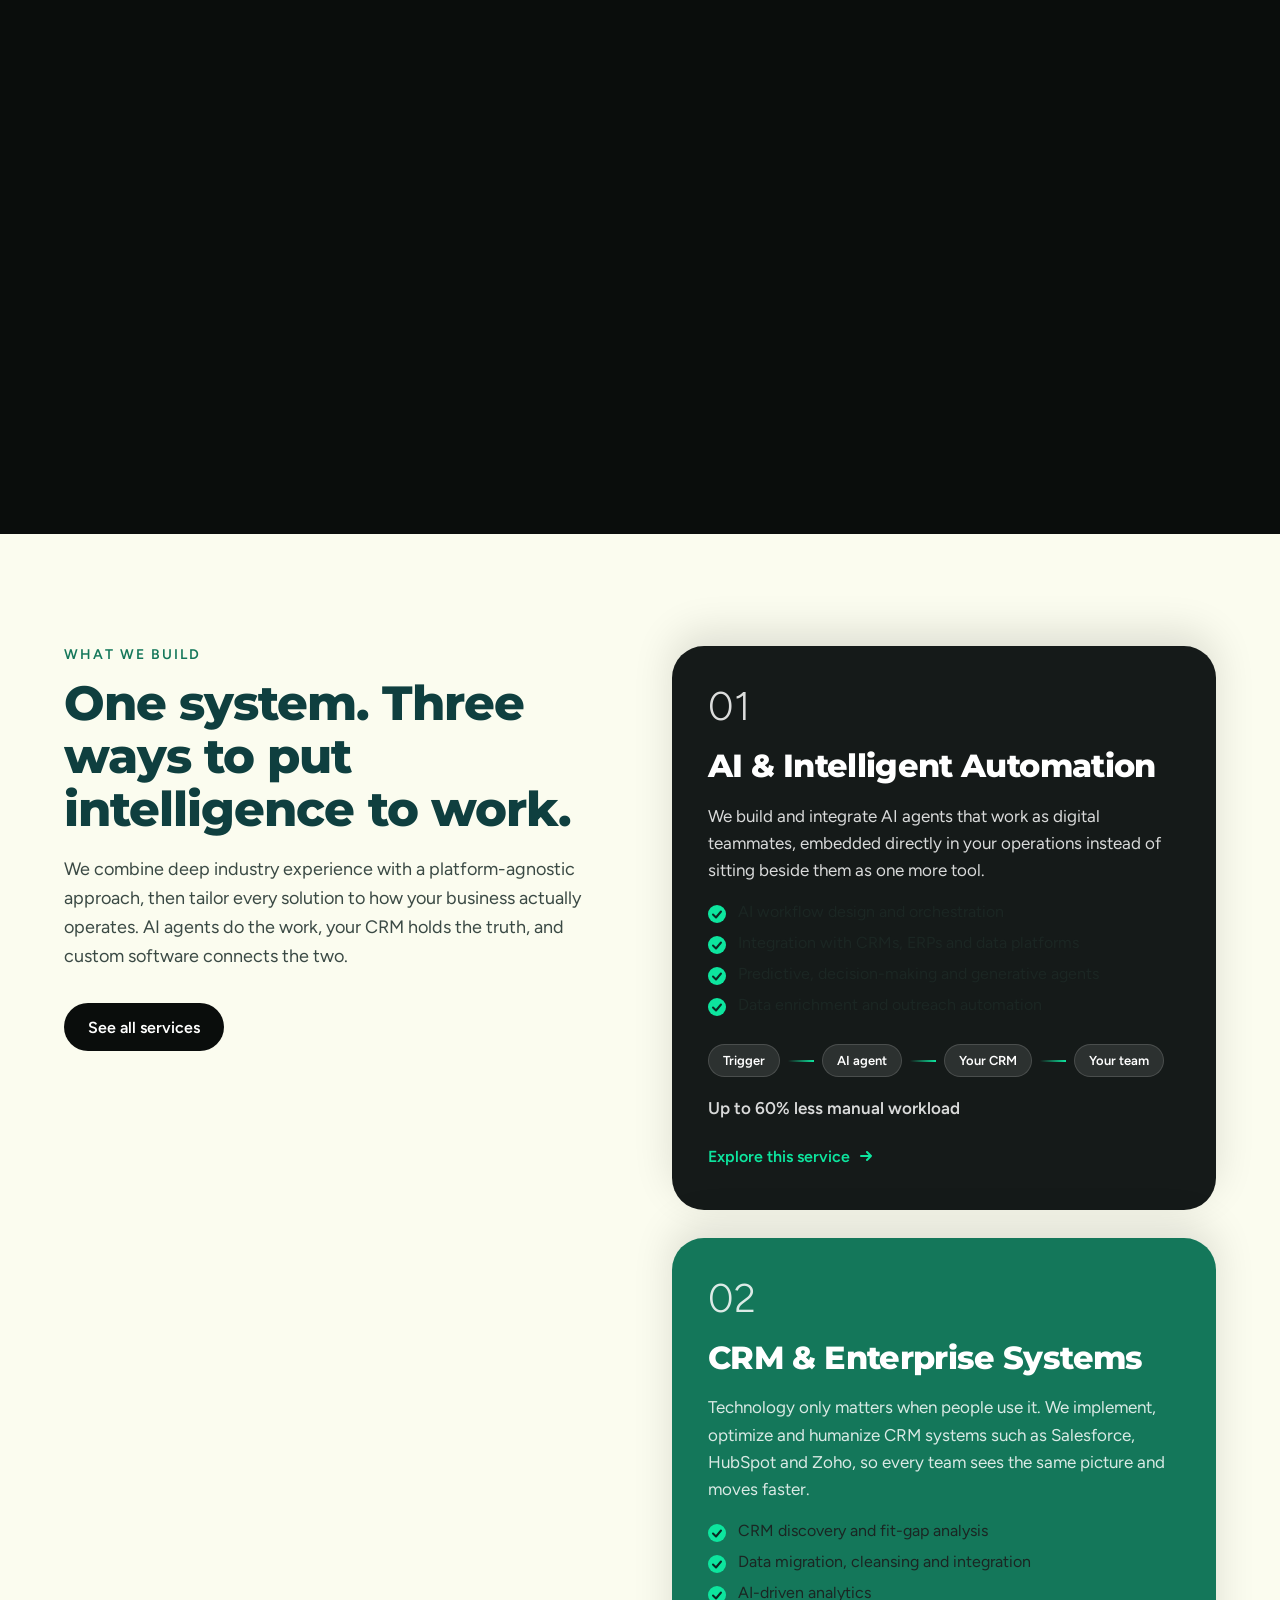
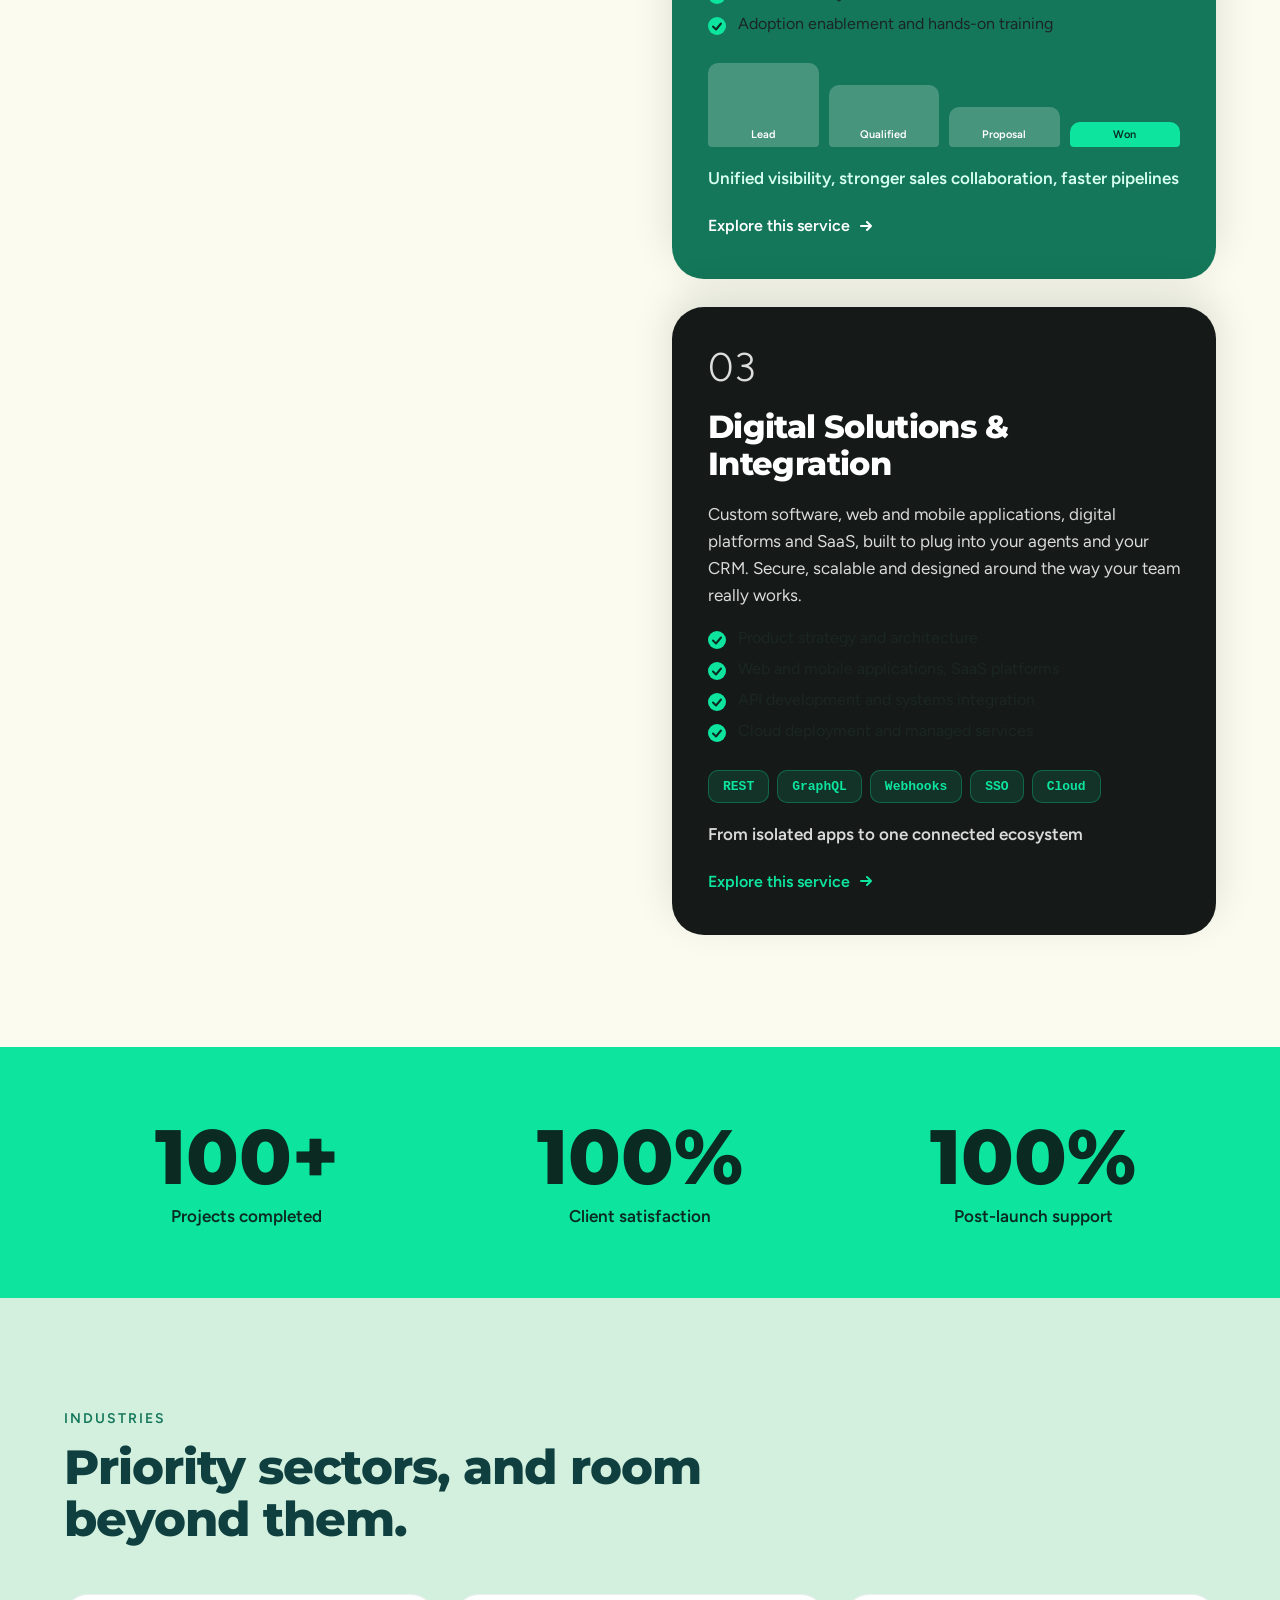
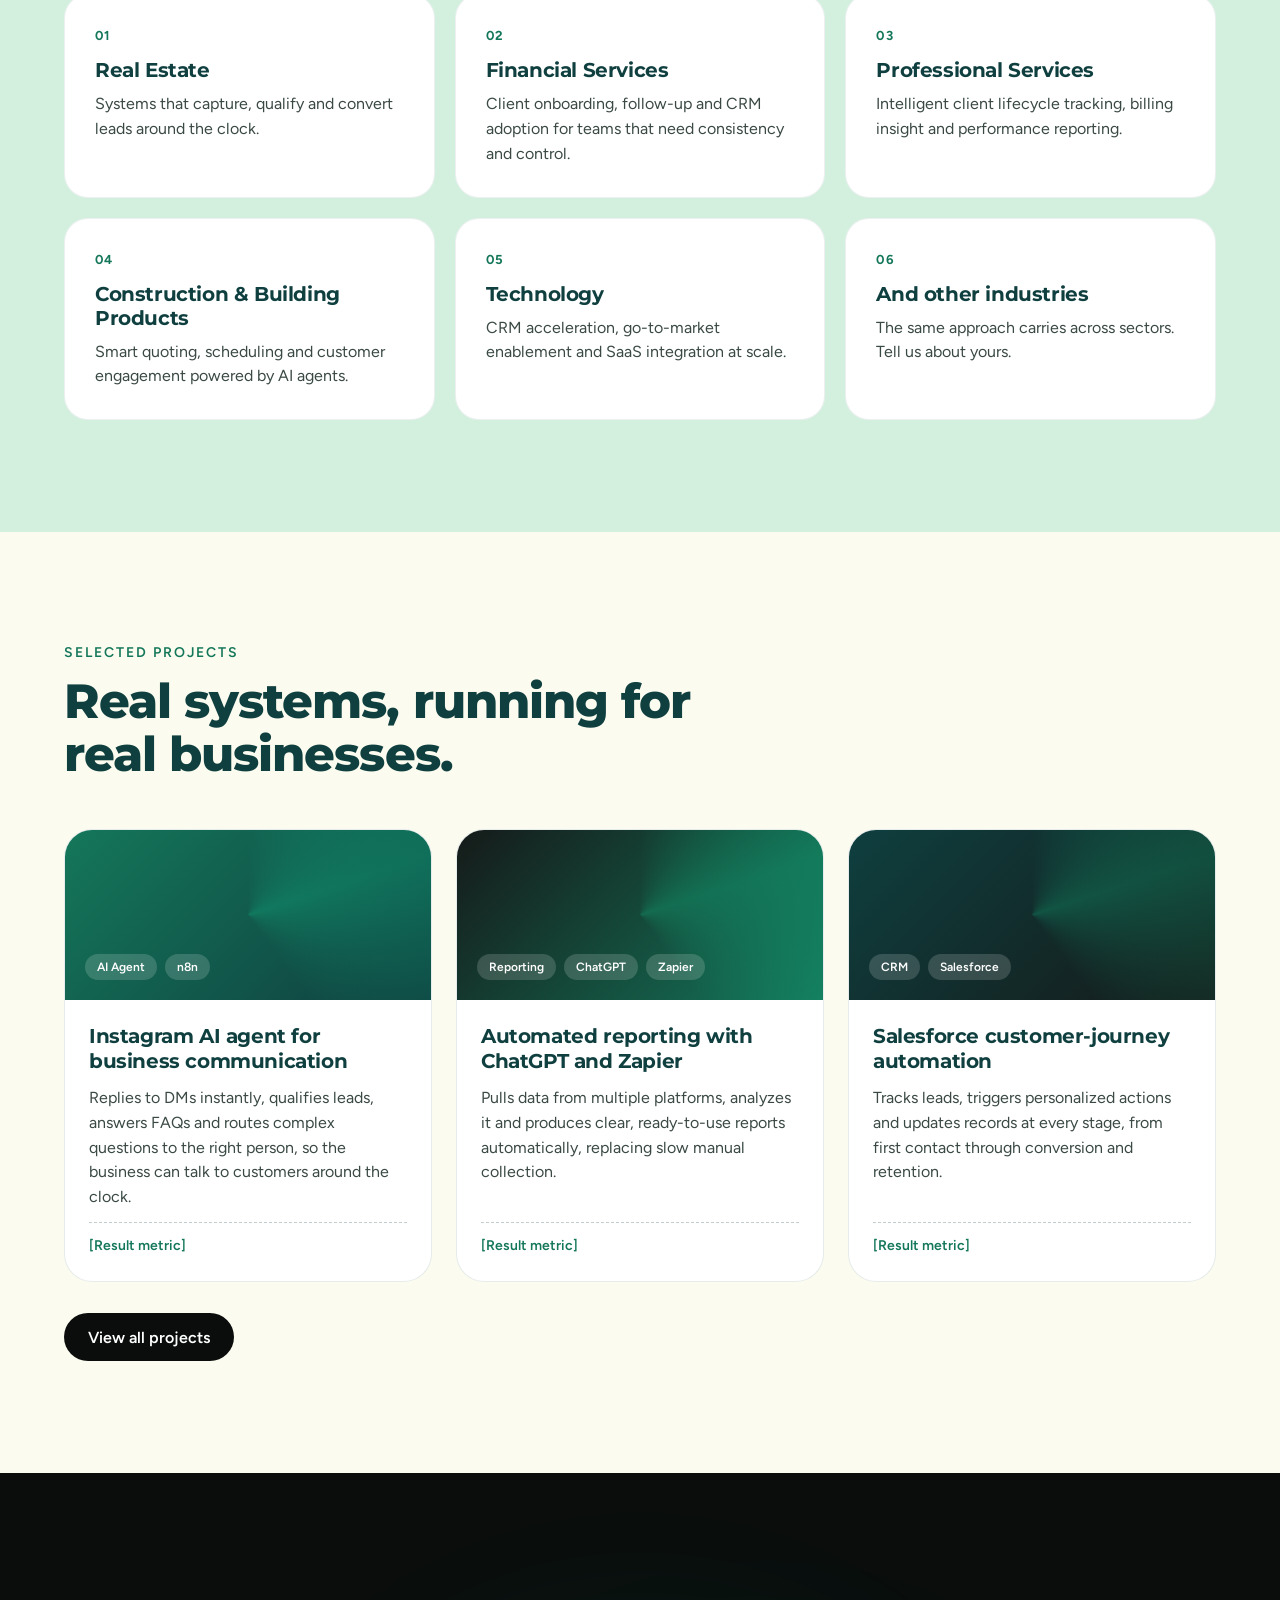
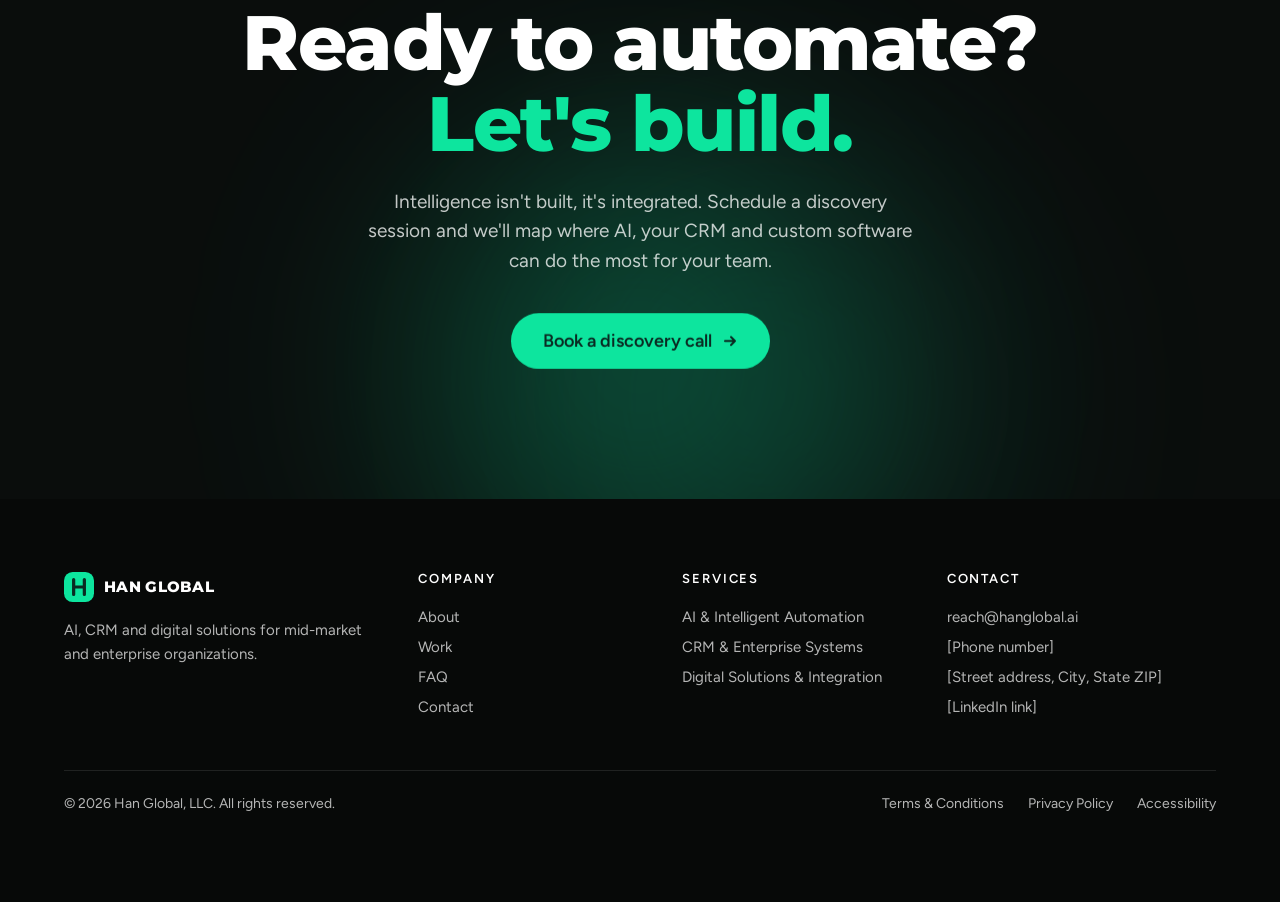
==== commit d161513e: "Add files via upload" ====
--- a/index.html
+++ b/index.html
@@ -4,8 +4,8 @@
 <meta charset="utf-8">
 <meta name="viewport" content="width=device-width, initial-scale=1">
 <meta name="robots" content="noindex, nofollow">
-<title>Han Global | Design concept</title>
-<meta name="description" content="Design concept for the Han Global website. This is not the live site.">
+<title>Han Global | AI, CRM &amp; Digital Solutions</title>
+<meta name="description" content="AI agents, CRM systems and custom software for mid-market and enterprise organizations.">
 <meta name="theme-color" content="#0A0D0C">
 <link rel="preload" href="fonts/montserrat-latin-wght-normal.woff2" as="font" type="font/woff2" crossorigin>
 <link rel="preload" href="fonts/figtree-latin-wght-normal.woff2" as="font" type="font/woff2" crossorigin>
@@ -21,7 +21,6 @@
 <body>
 <a class="skip" href="#main">Skip to content</a>
 <div class="progress" aria-hidden="true"><i></i></div>
-<div class="concept-chip" role="note">Design concept · not the live site</div>
 
 <!-- NAV -->
 <header class="navwrap">
@@ -83,7 +82,6 @@
         <li><span class="av">S</span><div><b>Studio 44</b><span>Website form</span></div><em>Qualified</em></li>
         <li><span class="av">C</span><div><b>Clinic 7</b><span>Email</span></div><em>Sent to sales</em></li>
       </ul>
-      <p class="c-foot">Illustration with sample data</p>
     </div>
   </div>
   <a class="scrollcue" href="#how" aria-label="Scroll to how it works"><span></span></a>
@@ -189,7 +187,7 @@
           <li>Data enrichment and outreach automation</li>
         </ul>
         <div class="viz flow" aria-hidden="true"><span>Trigger</span><i></i><span>AI agent</span><i></i><span>Your CRM</span><i></i><span>Your team</span></div>
-        <p class="impact">Up to 60% less manual workload*</p>
+        <p class="impact">Up to 60% less manual workload</p>
         <a class="more" href="ai-automation.html">Explore this service <svg width="16" height="16" viewBox="0 0 16 16" fill="none" aria-hidden="true"><path d="M3 8h10M9 4l4 4-4 4" stroke="currentColor" stroke-width="2" stroke-linecap="round" stroke-linejoin="round"/></svg></a>
       </article>
       <article class="card c-green" style="--t:138px">
@@ -222,43 +220,6 @@
       </article>
     </div>
   </div>
-  <div class="wrap"><p class="fine">*Figure carried over from the current Han Global services page. Confirm before launch.</p></div>
-</section>
-
-<!-- ESTIMATE -->
-<section class="sec dark" id="estimate" aria-labelledby="est-h">
-  <div class="wrap calc-grid">
-    <div class="rv">
-      <p class="kicker light">Estimate</p>
-      <h2 class="h2 light" id="est-h">How many hours could automation give back to your team?</h2>
-      <p class="lead-p light">Move the sliders to match your business. It is a simple estimate from your own numbers, not a promise. We would confirm the real figure in a discovery session.</p>
-    </div>
-    <form class="calc-card rv" onsubmit="return false">
-      <label for="leads"><span>Leads or inquiries per week</span><output id="o-leads">80</output></label>
-      <input type="range" id="leads" min="10" max="500" step="10" value="80">
-      <label for="mins"><span>Minutes per lead (reply, qualify, log)</span><output id="o-mins">12 min</output></label>
-      <input type="range" id="mins" min="2" max="30" step="1" value="12">
-      <label for="share"><span>Share of that work the agent handles</span><output id="o-share">60%</output></label>
-      <input type="range" id="share" min="10" max="90" step="5" value="60">
-      <div class="result" aria-live="polite"><b id="hours">0</b><span>hours back per month</span><small id="days"></small></div>
-      <p class="formula">Estimate = leads per week × 52 ÷ 12 × minutes ÷ 60 × share handled</p>
-    </form>
-  </div>
-</section>
-
-<!-- PROCESS -->
-<section class="sec cream" id="process" aria-labelledby="proc-h">
-  <div class="wrap">
-    <p class="kicker">How we work</p>
-    <h2 class="h2" id="proc-h" style="max-width:720px">From first conversation to a system that keeps getting better.</h2>
-    <div class="steps" id="steps">
-      <div class="steps-line" aria-hidden="true"><i></i></div>
-      <div class="step"><span class="step-n">STEP 1</span><h3>Discover</h3><p>Align leadership on the highest-impact workflows where intelligence can create measurable value.</p></div>
-      <div class="step"><span class="step-n">STEP 2</span><h3>Design &amp; Pilot</h3><p>Design, prototype and deploy a focused AI agent or CRM enhancement, validated against clear KPIs.</p></div>
-      <div class="step"><span class="step-n">STEP 3</span><h3>Scale</h3><p>Expand adoption across teams and business units, tuned by analytics, feedback loops and change management.</p></div>
-      <div class="step"><span class="step-n">STEP 4</span><h3>Sustain &amp; Evolve</h3><p>Keep refining through ongoing measurement, governance and adaptation as your business changes.</p></div>
-    </div>
-  </div>
 </section>
 
 <!-- STATS -->
@@ -269,7 +230,6 @@
       <div class="rv"><b class="stat-n" data-count="100" data-suffix="%">100%</b><span>Client satisfaction</span></div>
       <div class="rv"><b class="stat-n" data-count="100" data-suffix="%">100%</b><span>Post-launch support</span></div>
     </div>
-    <p class="fine-c">Figures taken from the current site. Client to confirm before launch.</p>
   </div>
 </section>
 
@@ -301,7 +261,7 @@
         <div class="work-body">
           <h3>Instagram AI agent for business communication</h3>
           <p>Replies to DMs instantly, qualifies leads, answers FAQs and routes complex questions to the right person, so the business can talk to customers around the clock.</p>
-          <p class="result">[Result metric, e.g. reply time. Client to confirm]</p>
+          <p class="result">[Result metric]</p>
         </div>
       </article>
       <article class="work rv">
@@ -309,7 +269,7 @@
         <div class="work-body">
           <h3>Automated reporting with ChatGPT and Zapier</h3>
           <p>Pulls data from multiple platforms, analyzes it and produces clear, ready-to-use reports automatically, replacing slow manual collection.</p>
-          <p class="result">[Result metric, e.g. hours saved per week. Client to confirm]</p>
+          <p class="result">[Result metric]</p>
         </div>
       </article>
       <article class="work rv">
@@ -317,43 +277,11 @@
         <div class="work-body">
           <h3>Salesforce customer-journey automation</h3>
           <p>Tracks leads, triggers personalized actions and updates records at every stage, from first contact through conversion and retention.</p>
-          <p class="result">[Result metric, e.g. response time. Client to confirm]</p>
+          <p class="result">[Result metric]</p>
         </div>
       </article>
     </div>
     <div class="mt"><a class="btn btn-dark mag" href="work.html">View all projects</a></div>
-  </div>
-</section>
-
-<!-- CLIENTS -->
-<section class="sec dark" id="clients" aria-labelledby="cl-h">
-  <div class="wrap">
-    <p class="kicker light">Client voices</p>
-    <h2 class="h2 light" id="cl-h" style="max-width:700px">Specific results, in clients' own words.</h2>
-    <div class="test-grid">
-      <figure class="tcard rv"><blockquote>[Quote naming a specific result, e.g. "We now answer every inquiry in under a minute."]</blockquote><figcaption><span class="av">?</span><span><b>[Client name]</b>[Role, Company]</span></figcaption></figure>
-      <figure class="tcard rv"><blockquote>[Quote about working with the team and the outcome it produced.]</blockquote><figcaption><span class="av">?</span><span><b>[Client name]</b>[Role, Company]</span></figcaption></figure>
-      <figure class="tcard rv"><blockquote>[Quote about adoption, e.g. how the team now uses the CRM.]</blockquote><figcaption><span class="av">?</span><span><b>[Client name]</b>[Role, Company]</span></figcaption></figure>
-    </div>
-    <p class="fine-d">Placeholders. Replace with real, attributable quotes (name, role, company) before launch.</p>
-  </div>
-</section>
-
-<!-- FAQ -->
-<section class="sec cream" id="faq" aria-labelledby="faq-h">
-  <div class="wrap">
-    <div class="center">
-      <p class="kicker">Questions</p>
-      <h2 class="h2" id="faq-h">Things teams ask before they start.</h2>
-    </div>
-    <div class="faq">
-      <details open><summary>How do you stop AI assistants from giving wrong answers?</summary><p>We connect assistants to curated, continuously updated sources using retrieval (RAG), set confidence controls, and route sensitive or high-risk questions to a person.</p></details>
-      <details><summary>How do you keep our data and users secure?</summary><p>Security is non-negotiable. We use encrypted systems, run routine vulnerability checks and design with compliance in mind, including GDPR readiness.</p></details>
-      <details><summary>Why isn't our team using our CRM, and how do you fix it?</summary><p>Low adoption usually comes from messy data, complicated workflows or thin training. We clean the data, shape workflows around how your team actually works, automate routine tasks and train people hands-on.</p></details>
-      <details><summary>How long does a typical project take?</summary><p>It depends on scope and integrations. Every engagement starts with discovery, then runs on clear milestones, weekly updates and sprint-based delivery so you always know where things stand.</p></details>
-      <details><summary>How do you prevent cost overruns?</summary><p>Through a rigorous discovery phase, a prioritized MVP and a formal change-control process, so every new request is estimated and approved before work continues.</p></details>
-      <details><summary>What support do you offer after launch?</summary><p>Flexible support plans covering bug fixes, uptime monitoring, performance tracking and security patching, each with clear response times.</p></details>
-    </div>
   </div>
 </section>
 
@@ -380,7 +308,7 @@
         </a>
         <p class="foot-blurb">AI, CRM and digital solutions for mid-market and enterprise organizations.</p>
       </div>
-      <div><h4>Company</h4><a href="about.html">About</a><a href="work.html">Work</a><a href="index.html#faq">FAQ</a><a href="contact.html">Contact</a></div>
+      <div><h4>Company</h4><a href="about.html">About</a><a href="work.html">Work</a><a href="contact.html#faq">FAQ</a><a href="contact.html">Contact</a></div>
       <div><h4>Services</h4><a href="ai-automation.html">AI &amp; Intelligent Automation</a><a href="crm-enterprise.html">CRM &amp; Enterprise Systems</a><a href="digital-solutions.html">Digital Solutions &amp; Integration</a></div>
       <div><h4>Contact</h4><a href="mailto:reach@hanglobal.ai">reach@hanglobal.ai</a><span>[Phone number]</span><span>[Street address, City, State ZIP]</span><span>[LinkedIn link]</span></div>
     </div>
--- a/styles.css
+++ b/styles.css
@@ -518,3 +518,28 @@
 }
 .ph.sq{height:auto;width:100%}
 .person,.split>*,.phero-vis{min-width:0}
+
+/* case study extras */
+.dtiles{display:grid;grid-template-columns:repeat(3,minmax(0,1fr));gap:10px;margin-bottom:16px}
+.dtiles div{padding:14px;border-radius:14px;background:rgba(0,0,0,.34);border:1px solid rgba(255,255,255,.1)}
+.dtiles b{display:block;font-family:var(--head);font-weight:800;font-size:24px;color:#fff}
+.dtiles span{display:block;margin-top:4px;font-size:12px;color:rgba(255,255,255,.6)}
+.spark.wide{height:70px;margin-bottom:6px;gap:7px}
+.spark.wide i{flex:1;width:auto}
+.ba{margin-top:32px;display:flex;flex-direction:column;gap:16px;max-width:680px}
+.ba-r{display:grid;grid-template-columns:70px minmax(0,1fr) auto;align-items:center;gap:14px;font-size:15px}
+.ba-r span{font-weight:600;color:var(--forest)}
+.ba-r b{font-family:var(--head);font-weight:800;color:var(--teal);min-width:110px;text-align:right}
+.ba-t{height:16px;border-radius:8px;background:rgba(15,63,63,.1);overflow:hidden}
+.ba-t i{display:block;height:100%;width:var(--w);border-radius:8px;background:#9aa8a3;transform-origin:left}
+.ba-t i.g{background:var(--neon)}
+.anim .ba-t i{transform:scaleX(0);transition:transform 1.4s var(--ease)}
+.anim .ba.go .ba-t i{transform:scaleX(1)}
+.anim .ba.go .ba-r:nth-child(2) .ba-t i{transition-delay:.5s}
+.tline{position:relative;margin-top:28px;padding-left:28px;display:flex;flex-direction:column;gap:30px;border-left:2px solid rgba(15,63,63,.18);max-width:680px}
+.tline li{position:relative}
+.tline li::before{content:"";position:absolute;left:-37px;top:4px;width:16px;height:16px;border-radius:50%;background:var(--cream);border:3px solid var(--forest)}
+.tline b{font-size:13px;letter-spacing:.1em;text-transform:uppercase;color:var(--forest);font-weight:600}
+.tline h3{margin-top:6px;font-size:21px;color:var(--teal)}
+.tline p{margin-top:8px;font-size:16.5px;line-height:1.6;color:var(--muted)}
+@media (max-width:640px){.ba-r{grid-template-columns:56px minmax(0,1fr)}.ba-r b{grid-column:1/-1;text-align:left;margin-top:-6px}.dtiles b{font-size:19px}}
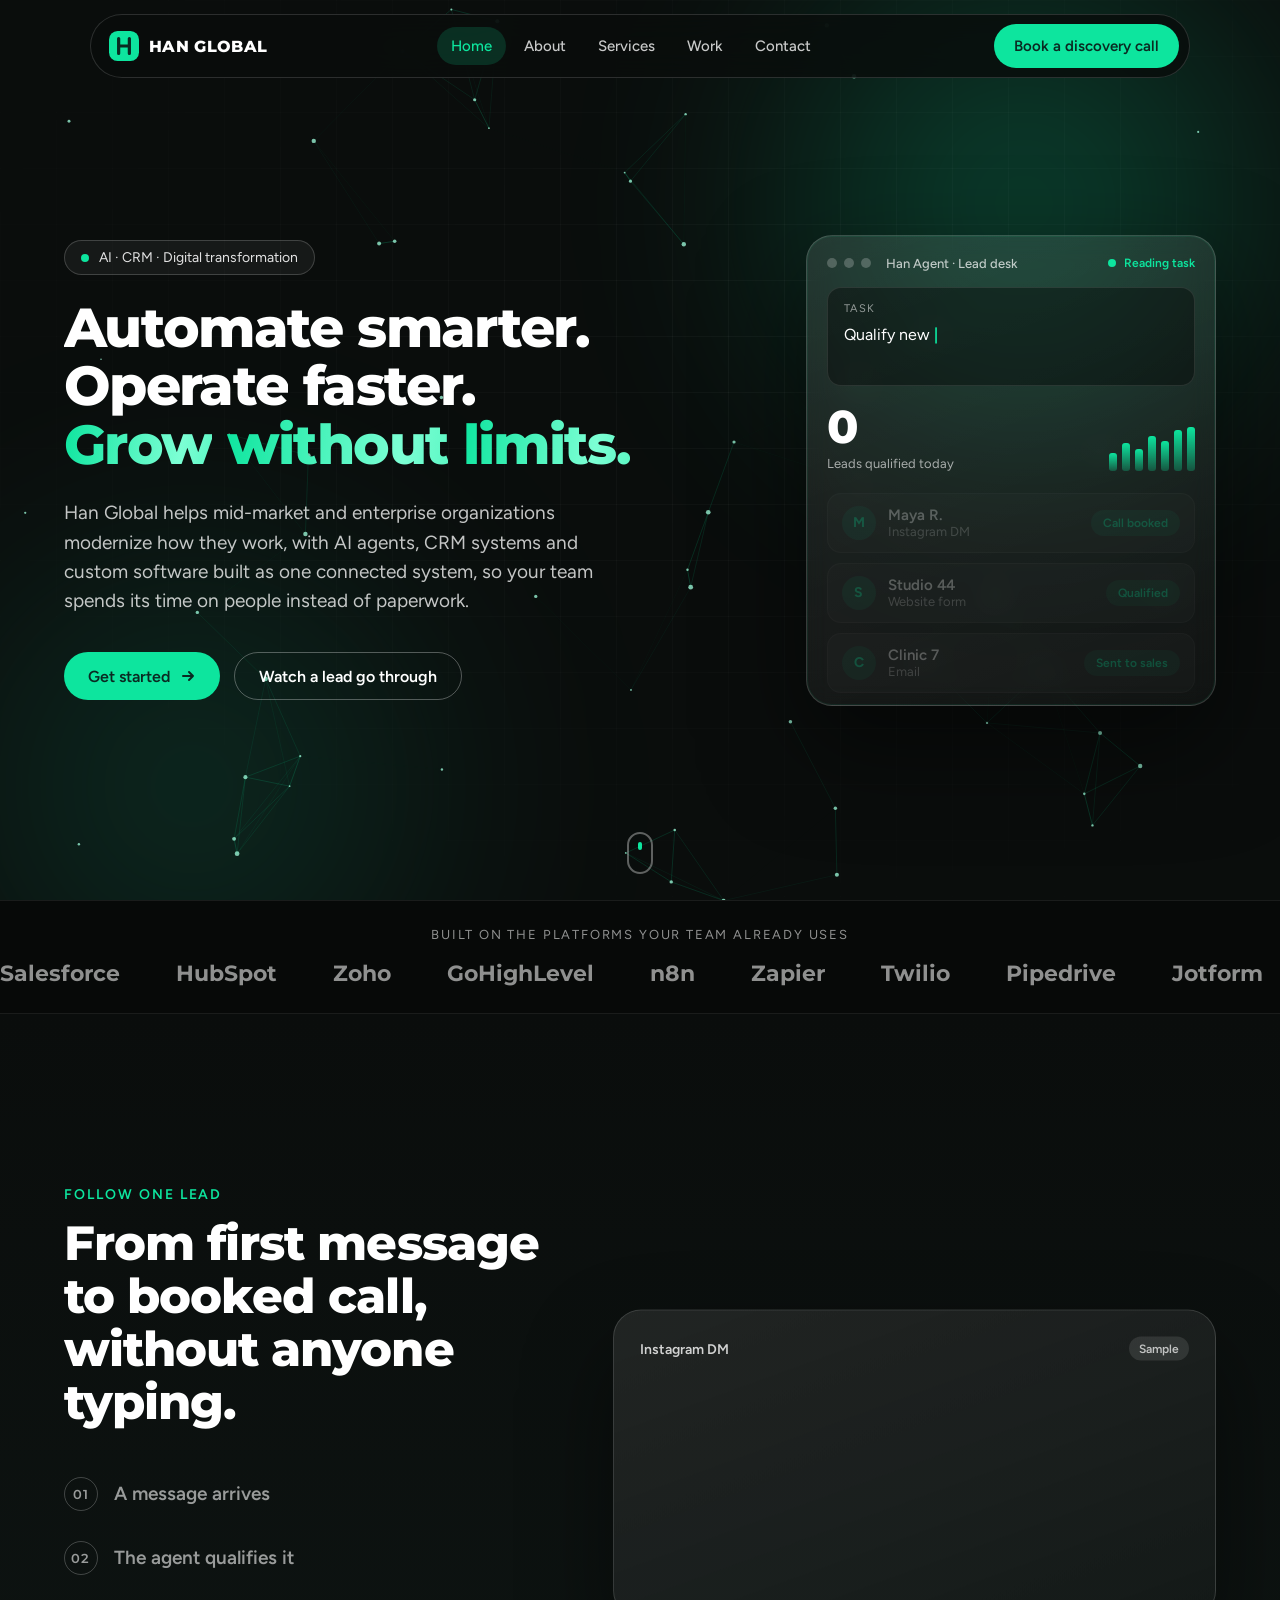
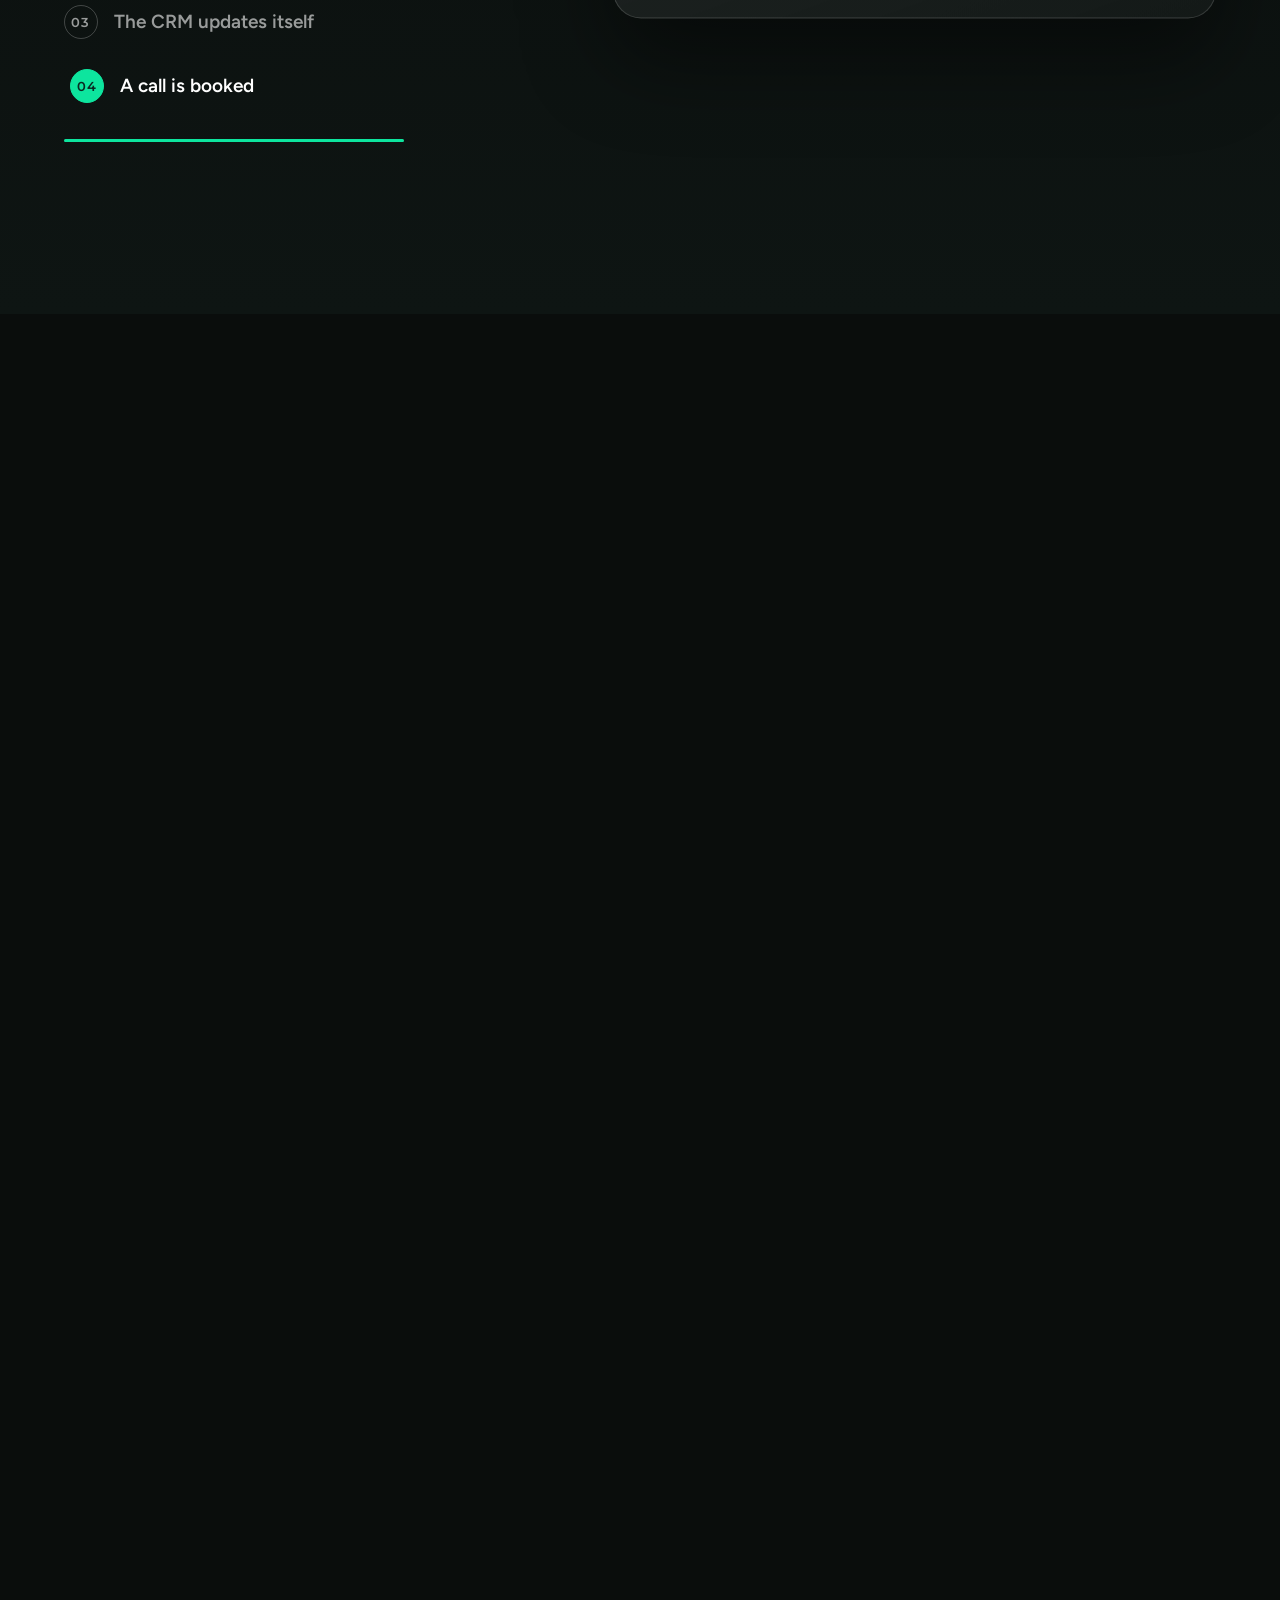
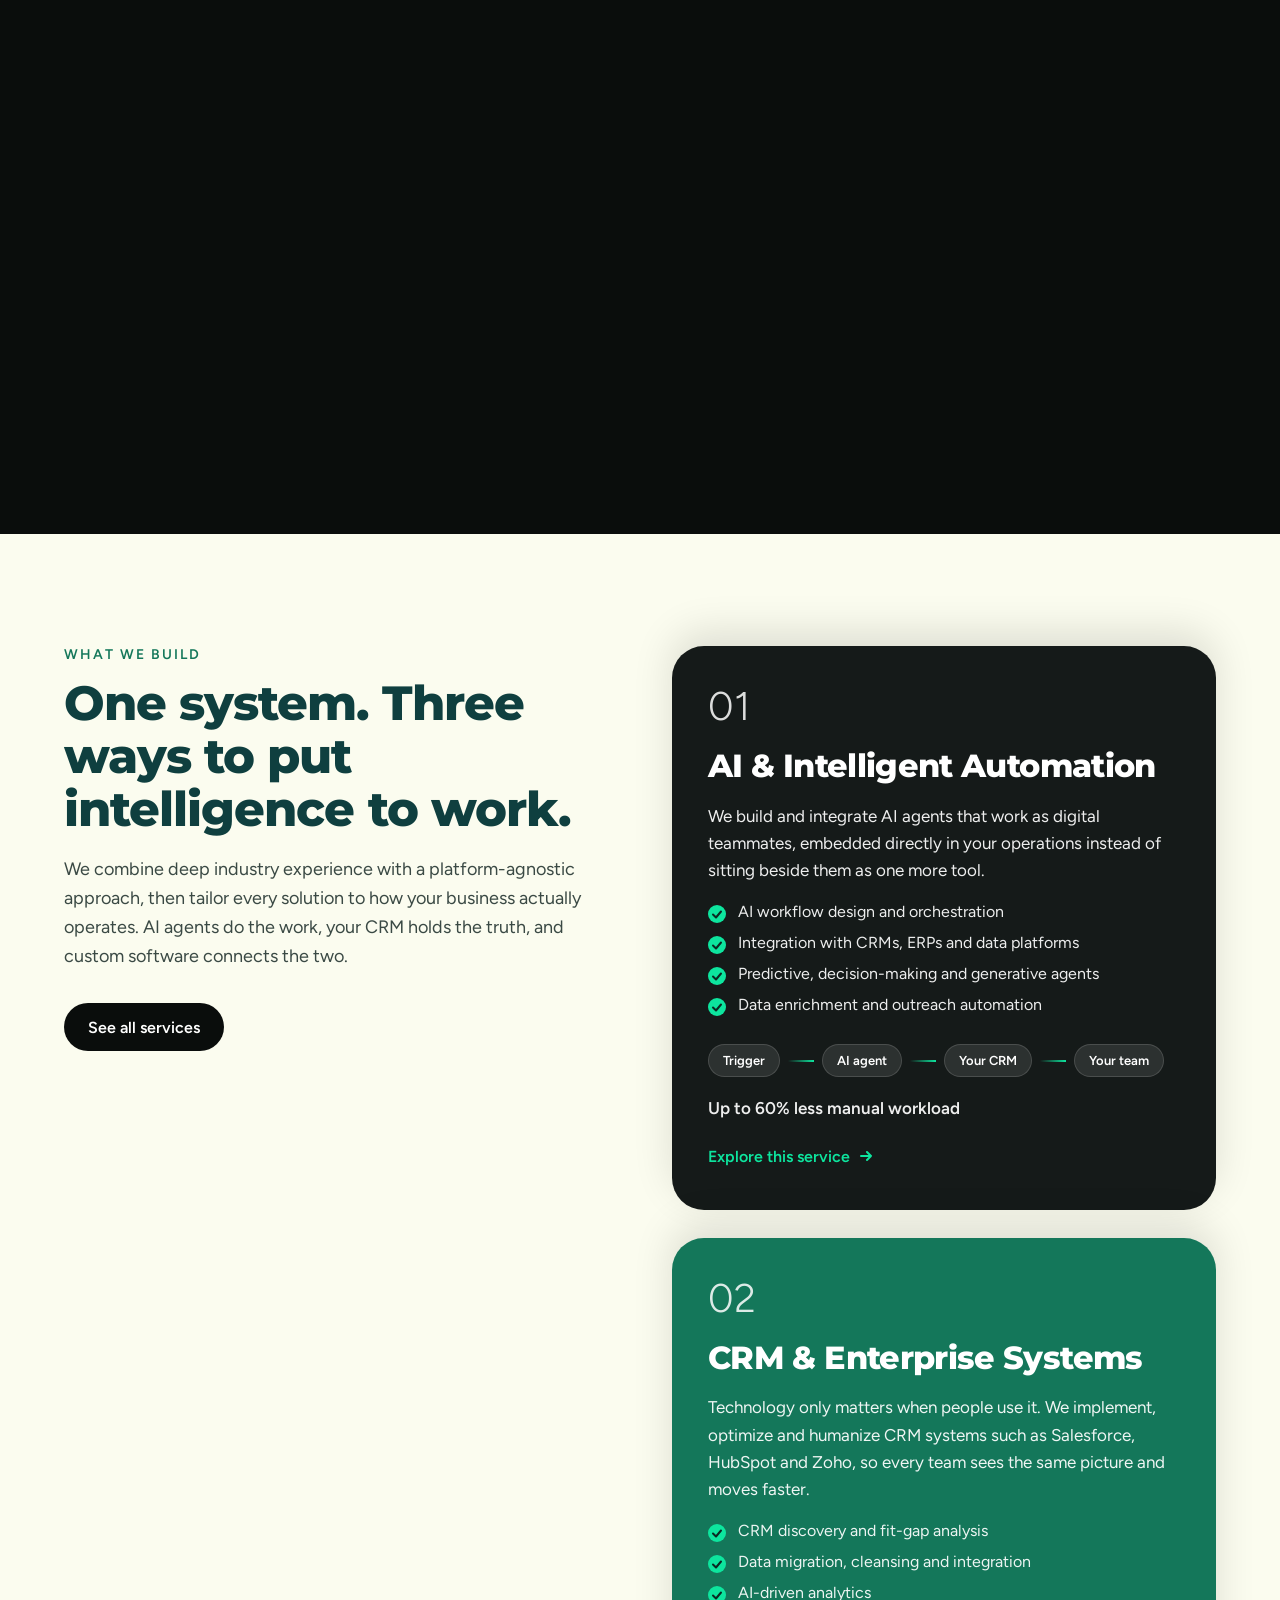
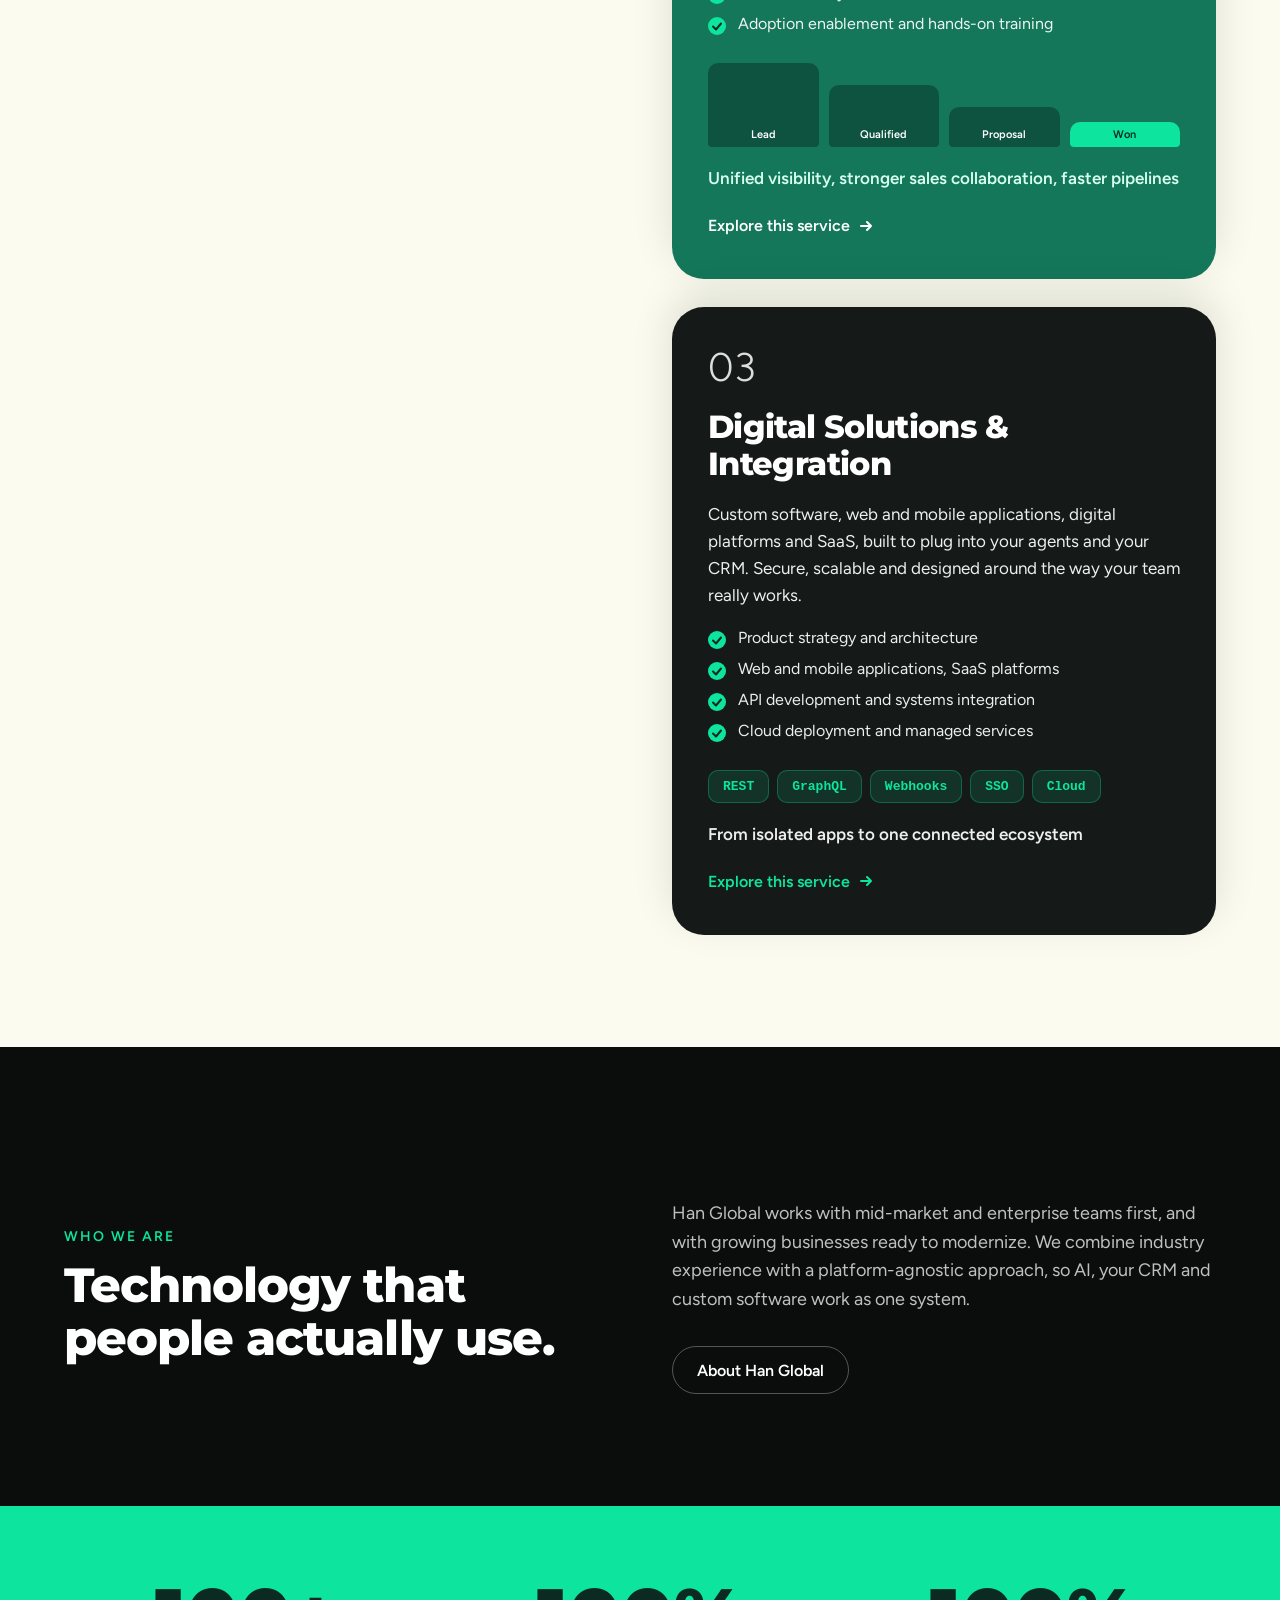
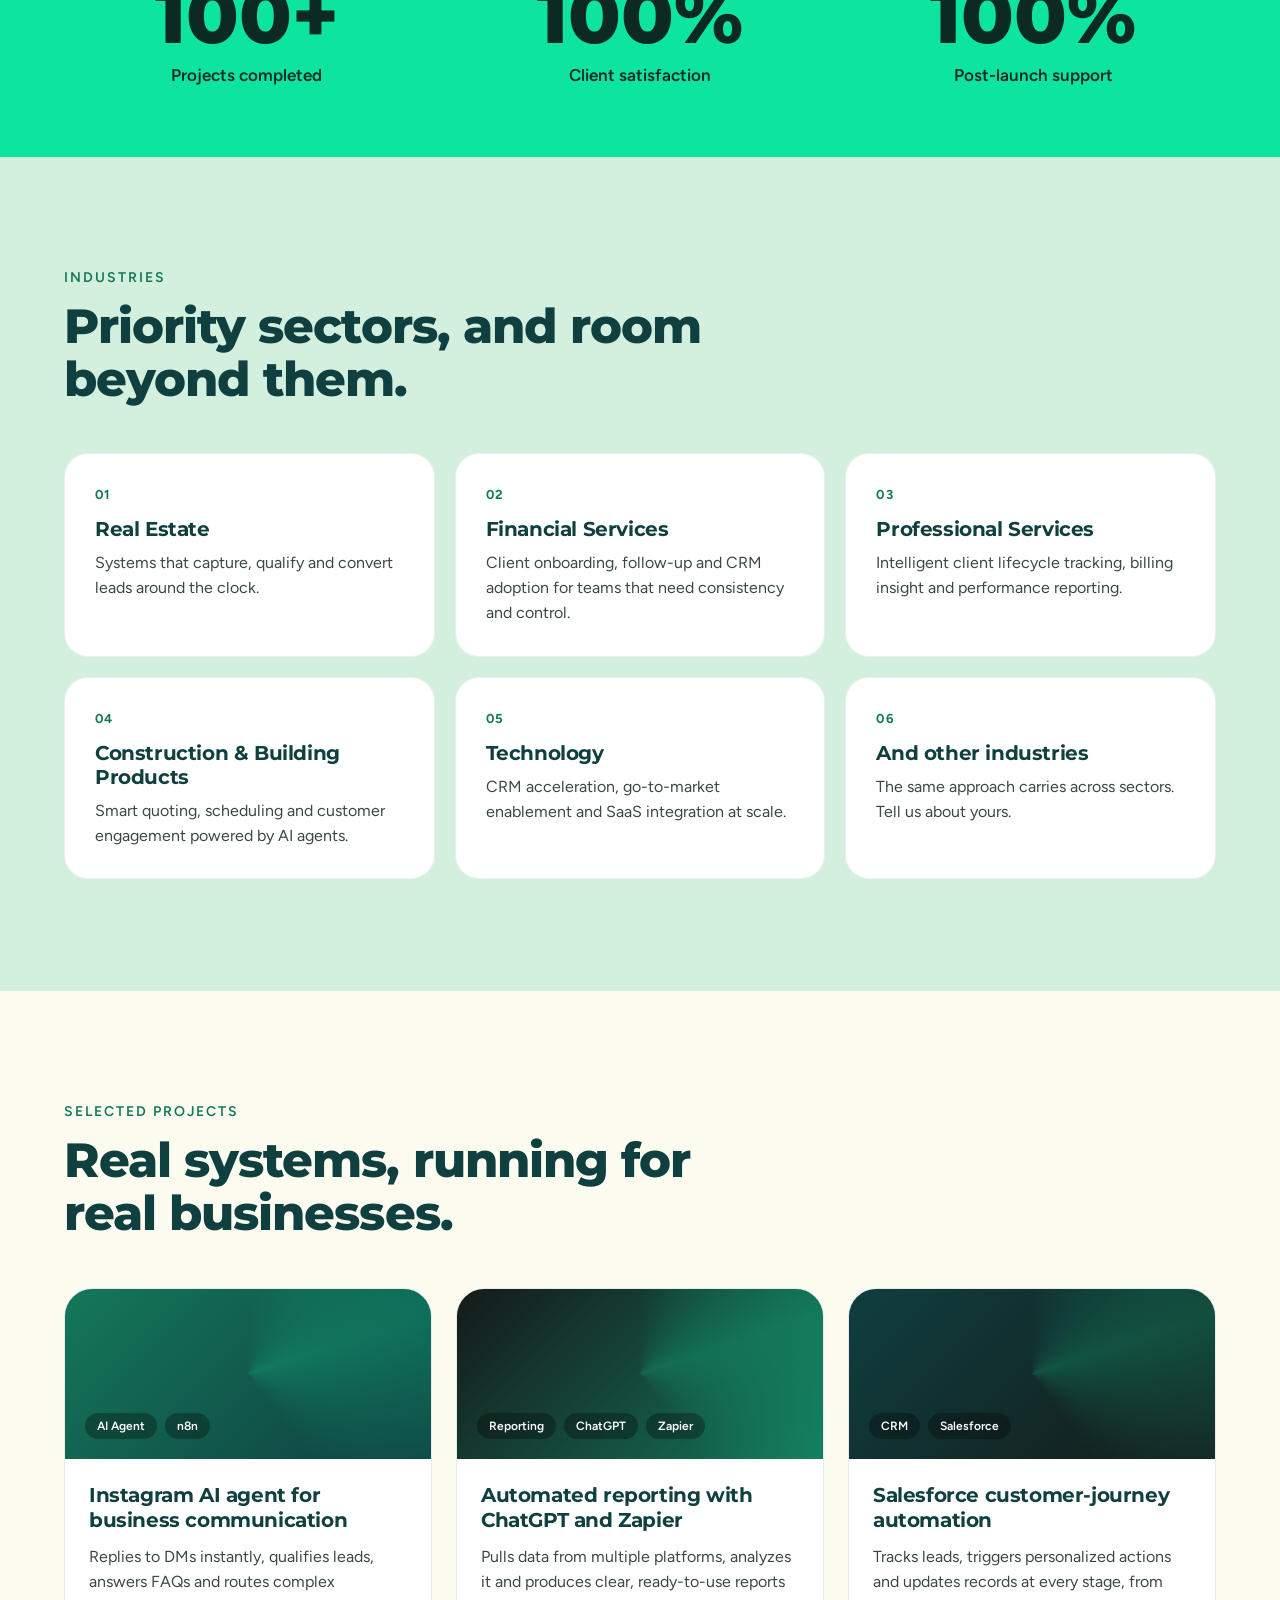
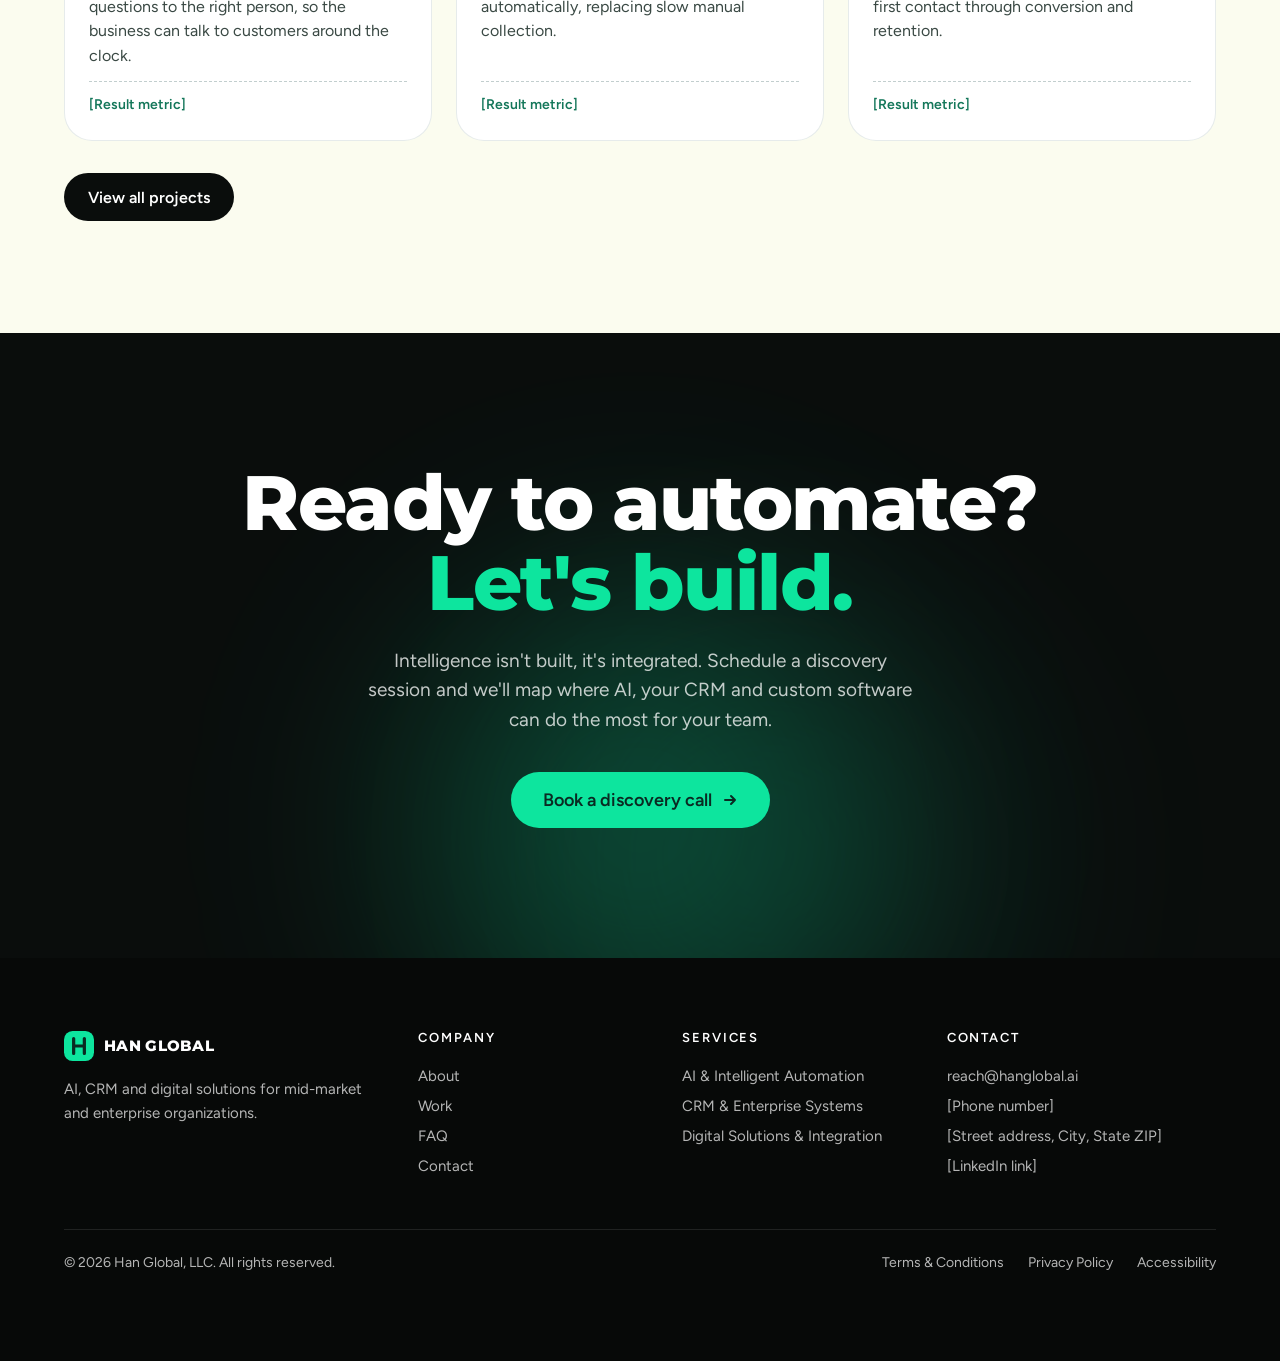
==== commit cce71d93: "Add files via upload" ====
--- a/index.html
+++ b/index.html
@@ -222,6 +222,20 @@
   </div>
 </section>
 
+<!-- ABOUT TEASER -->
+<section class="sec dark" id="who" aria-labelledby="who-h">
+  <div class="wrap split">
+    <div class="rv">
+      <p class="kicker light">Who we are</p>
+      <h2 class="h2 light" id="who-h">Technology that people actually use.</h2>
+    </div>
+    <div class="rv">
+      <p class="lead-p light" style="margin-top:0;max-width:none">Han Global works with mid-market and enterprise teams first, and with growing businesses ready to modernize. We combine industry experience with a platform-agnostic approach, so AI, your CRM and custom software work as one system.</p>
+      <div class="mt"><a class="btn btn-ghost mag" href="about.html">About Han Global</a></div>
+    </div>
+  </div>
+</section>
+
 <!-- STATS -->
 <section class="neon">
   <div class="wrap">
--- a/styles.css
+++ b/styles.css
@@ -543,3 +543,15 @@
 .tline h3{margin-top:6px;font-size:21px;color:var(--teal)}
 .tline p{margin-top:8px;font-size:16.5px;line-height:1.6;color:var(--muted)}
 @media (max-width:640px){.ba-r{grid-template-columns:56px minmax(0,1fr)}.ba-r b{grid-column:1/-1;text-align:left;margin-top:-6px}.dtiles b{font-size:19px}}
+
+/* text on dark cards that sit inside light sections */
+.cream .card .caps,.mint .card .caps,.card .caps{color:rgba(255,255,255,.92)}
+.cream .pcard.p-dark .caps,.cream .pcard.p-green .caps{color:rgba(255,255,255,.92)}
+.card .caps,.pcard.p-dark .caps,.pcard.p-green .caps,.c-dark .caps,.c-green .caps{color:rgba(255,255,255,.92)}
+.card .caps li,.pcard .caps li{color:inherit}
+.dark .work a.more,.work a.more{color:var(--forest)}
+.card>p,.pcard>p{color:rgba(255,255,255,.93)}
+.j-steps li{color:rgba(255,255,255,.58)}
+.work-top span{background:rgba(0,0,0,.3)}
+.c-green .pipe div{background:rgba(0,0,0,.3);color:#fff}
+.c-green .pipe div.won{background:var(--neon);color:#0A2A22}
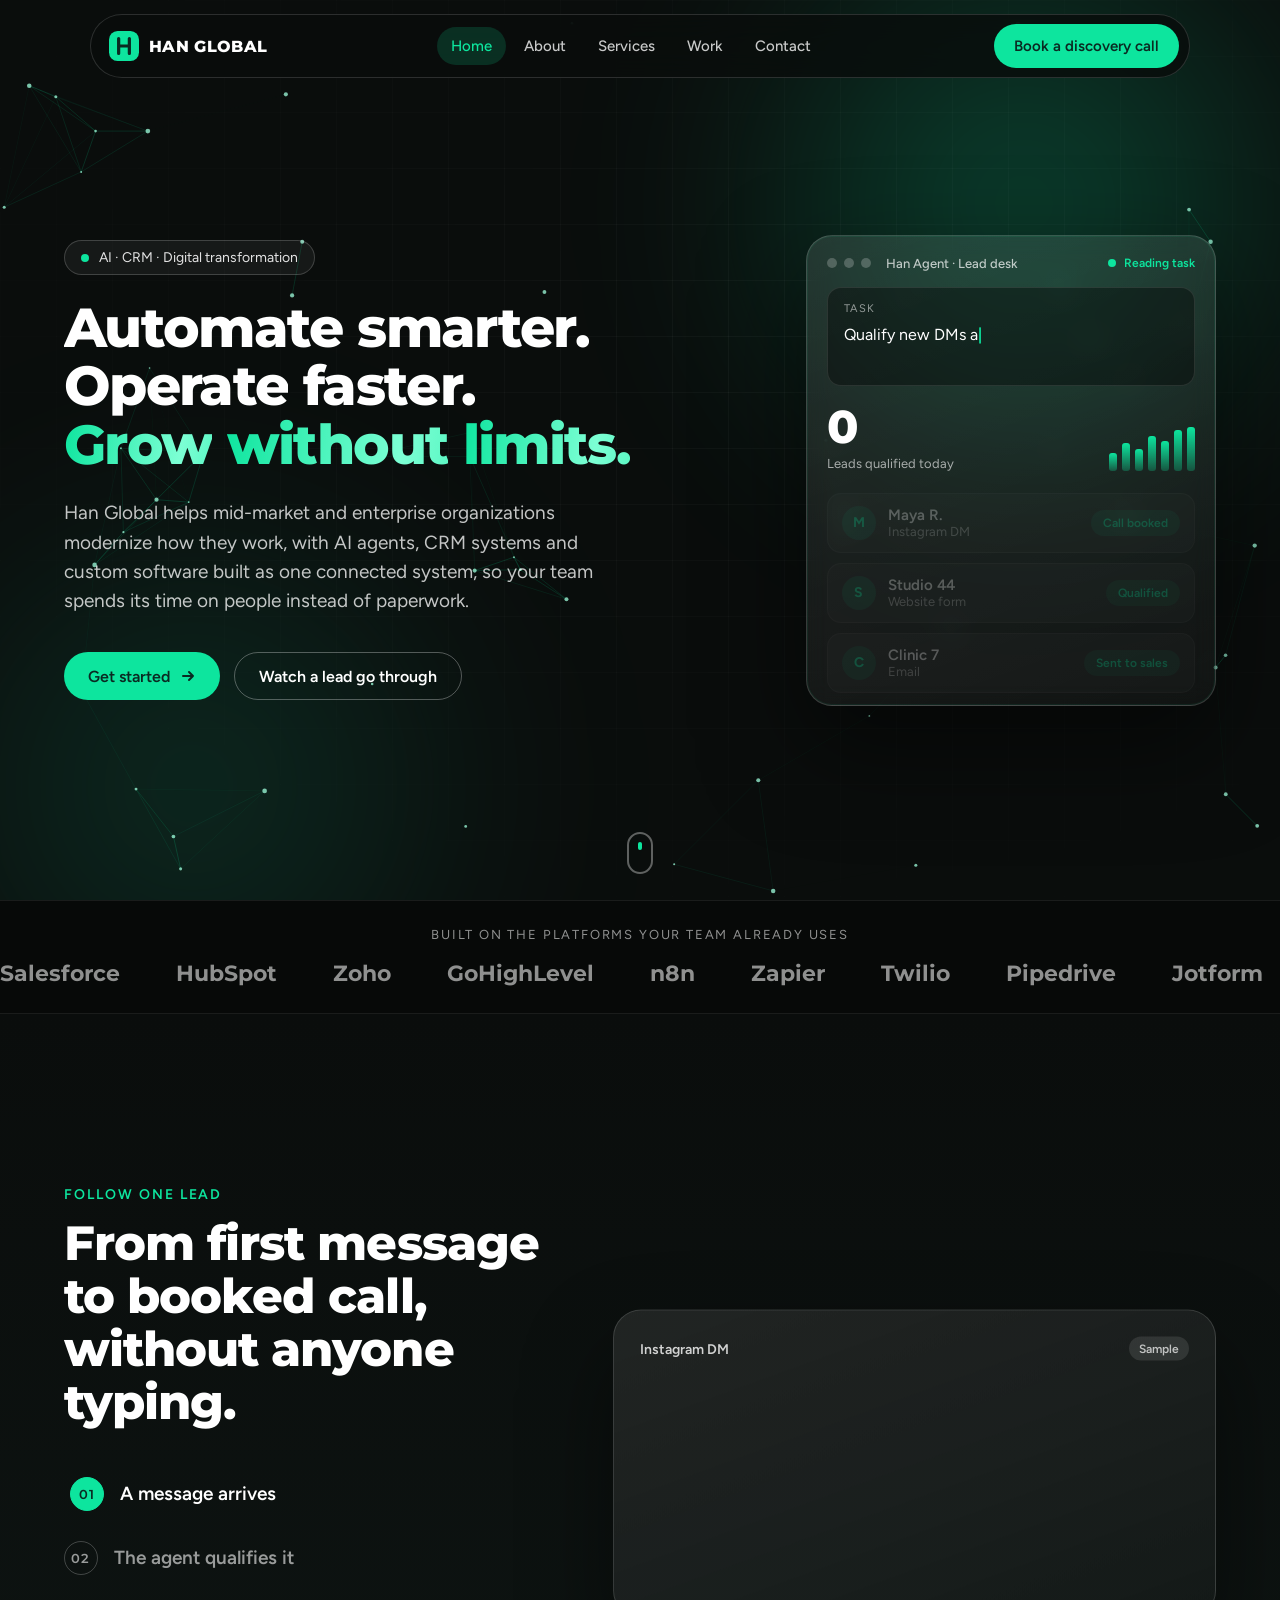
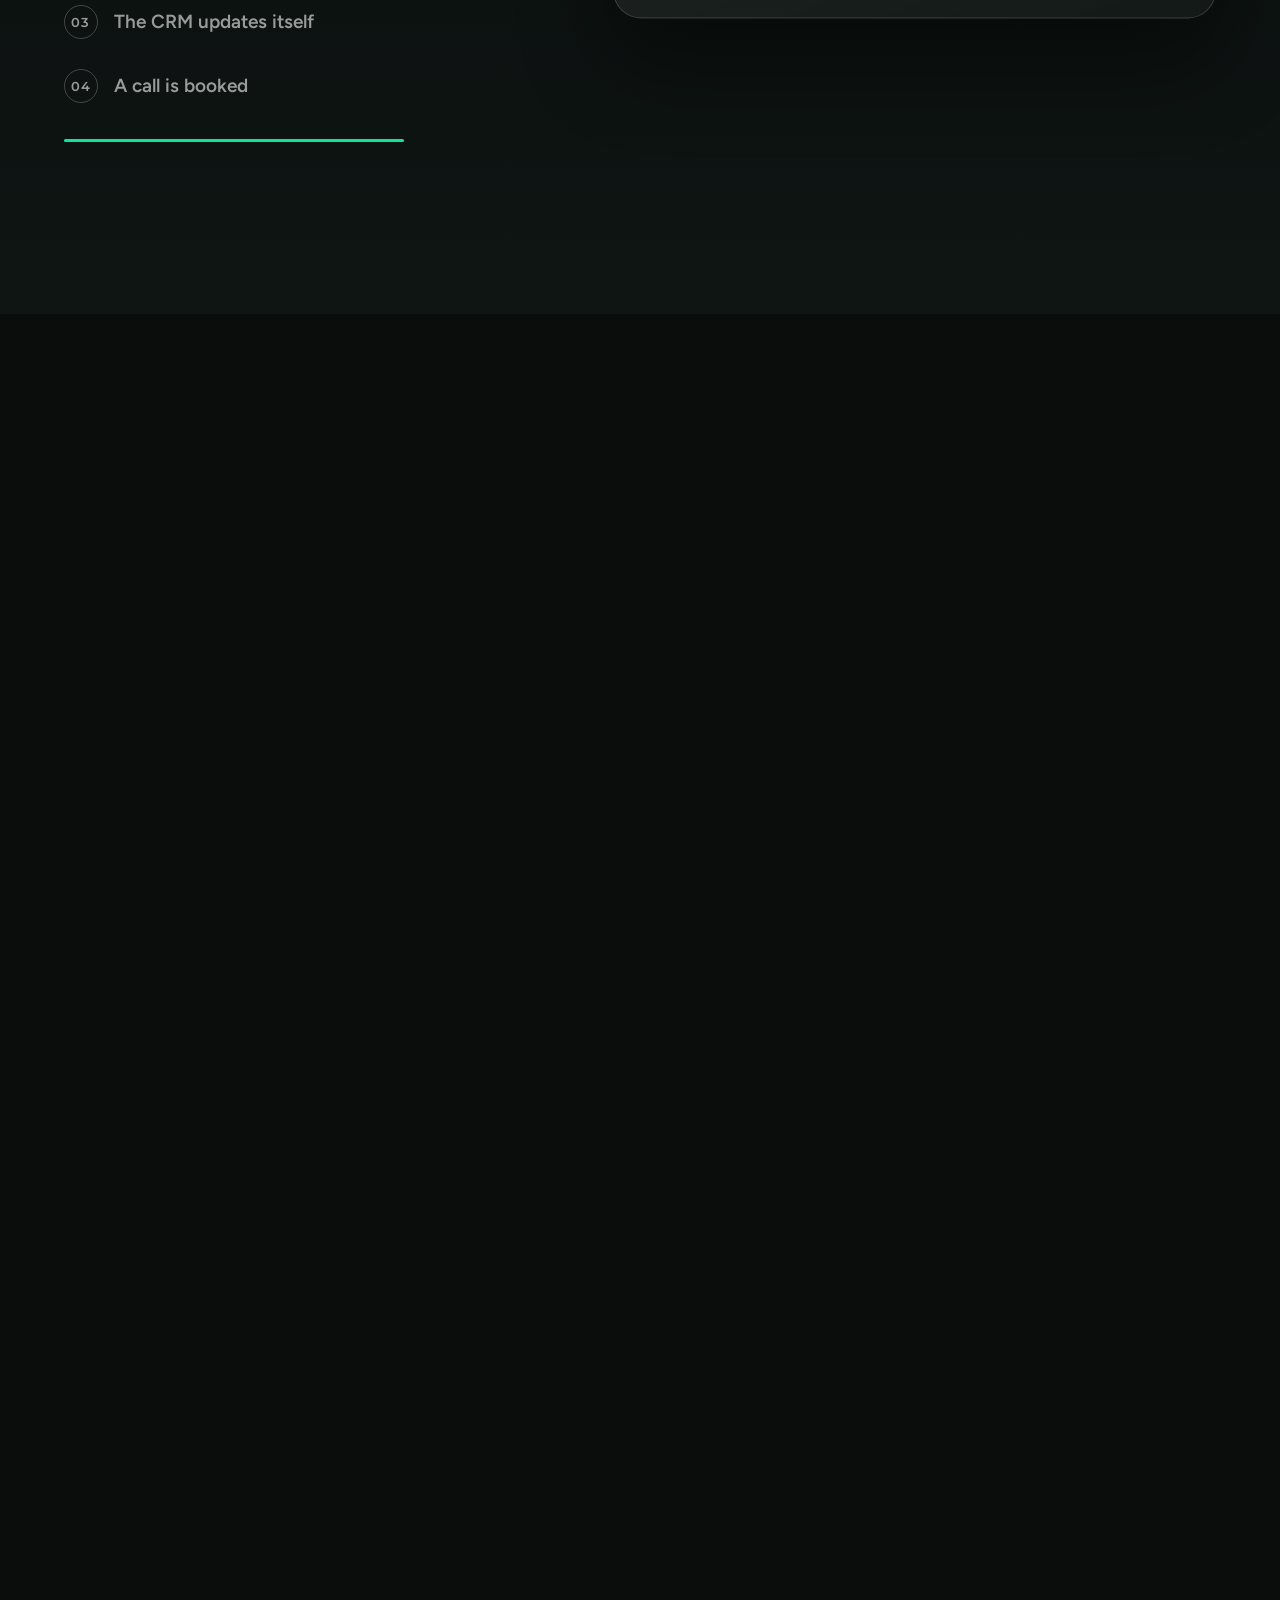
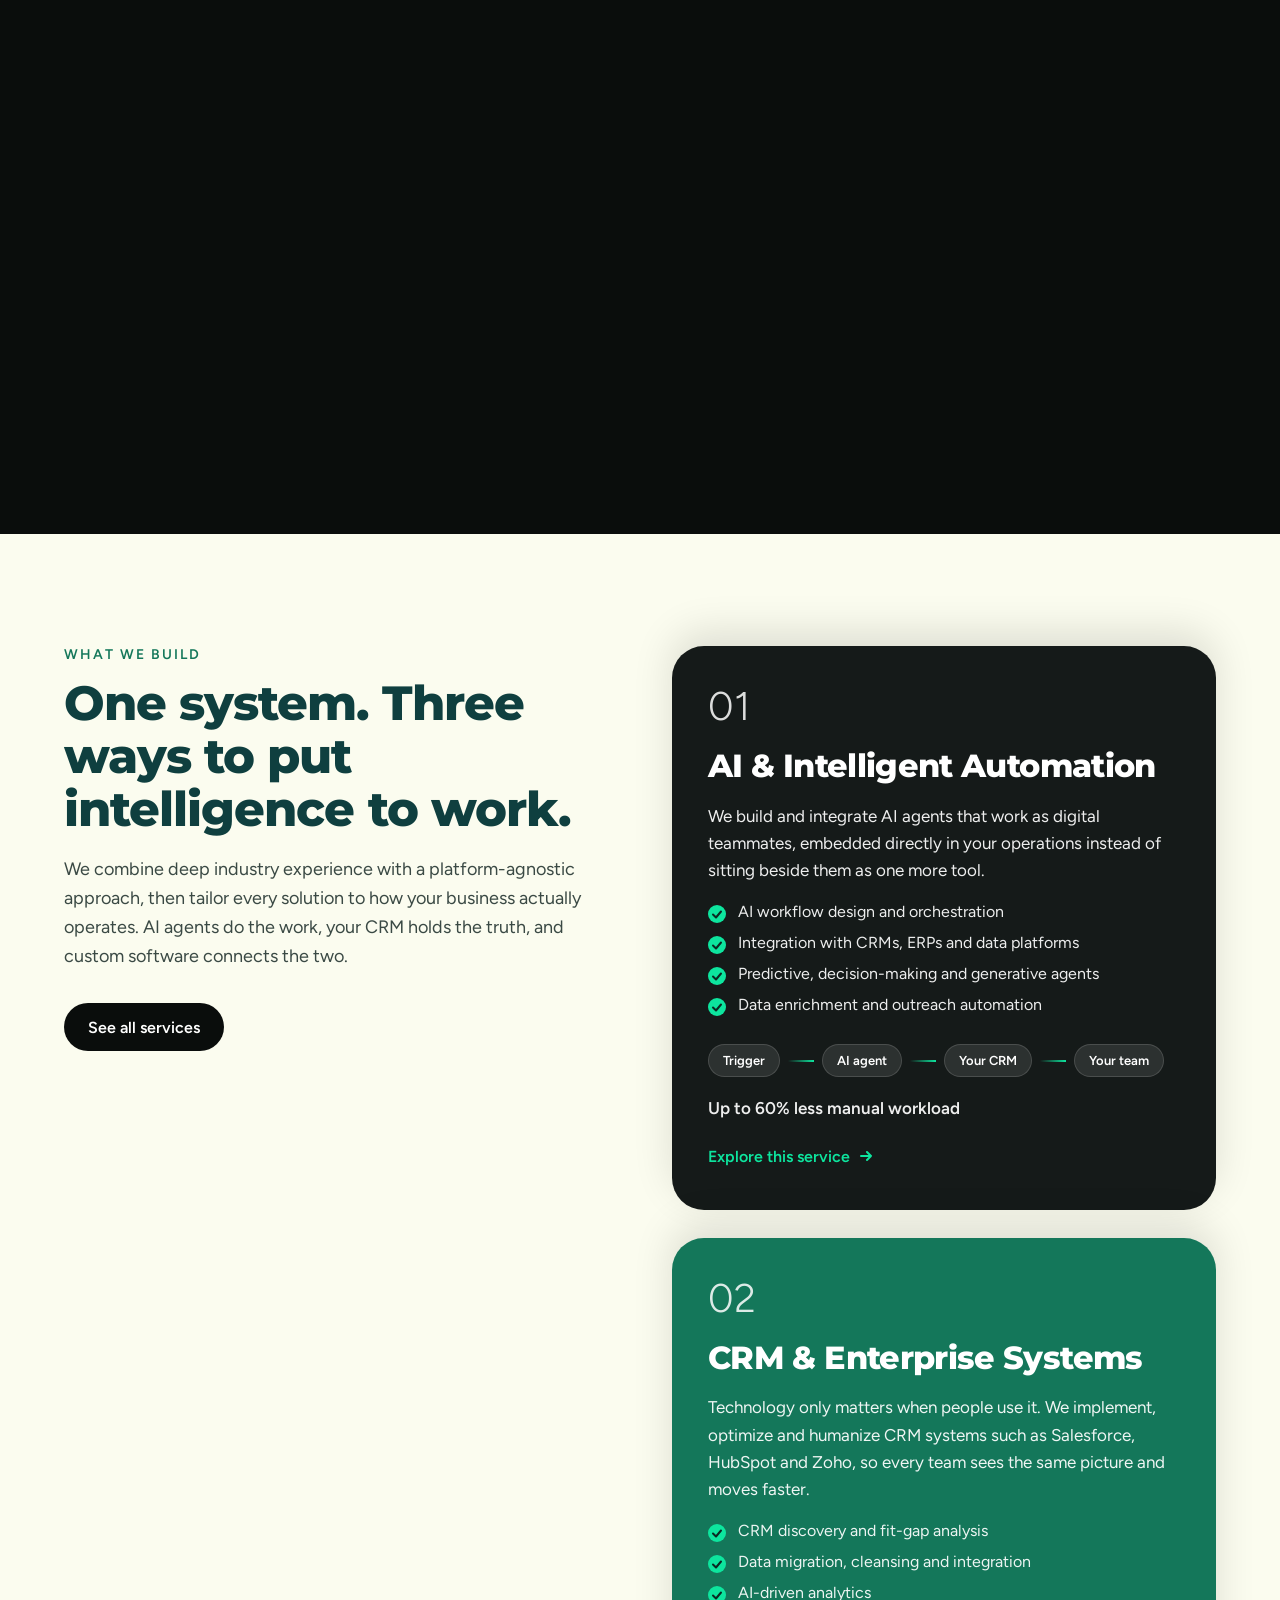
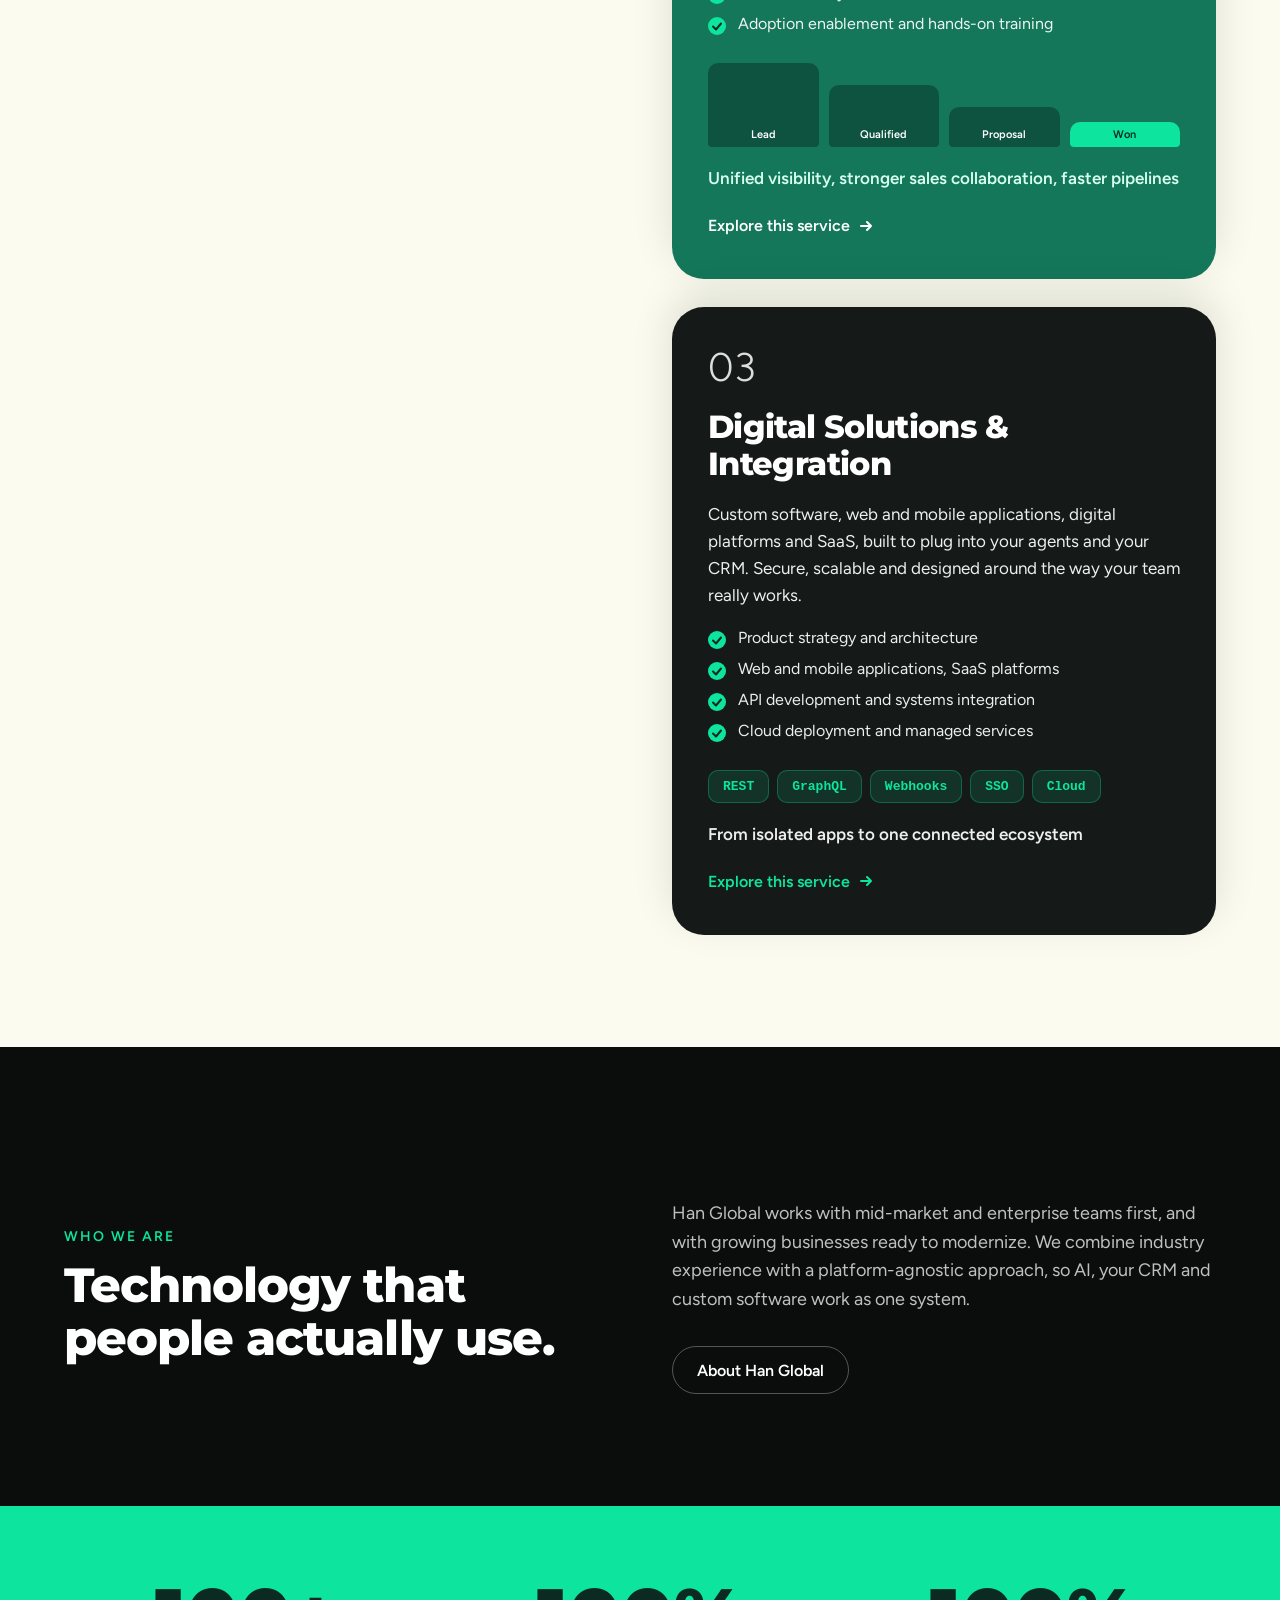
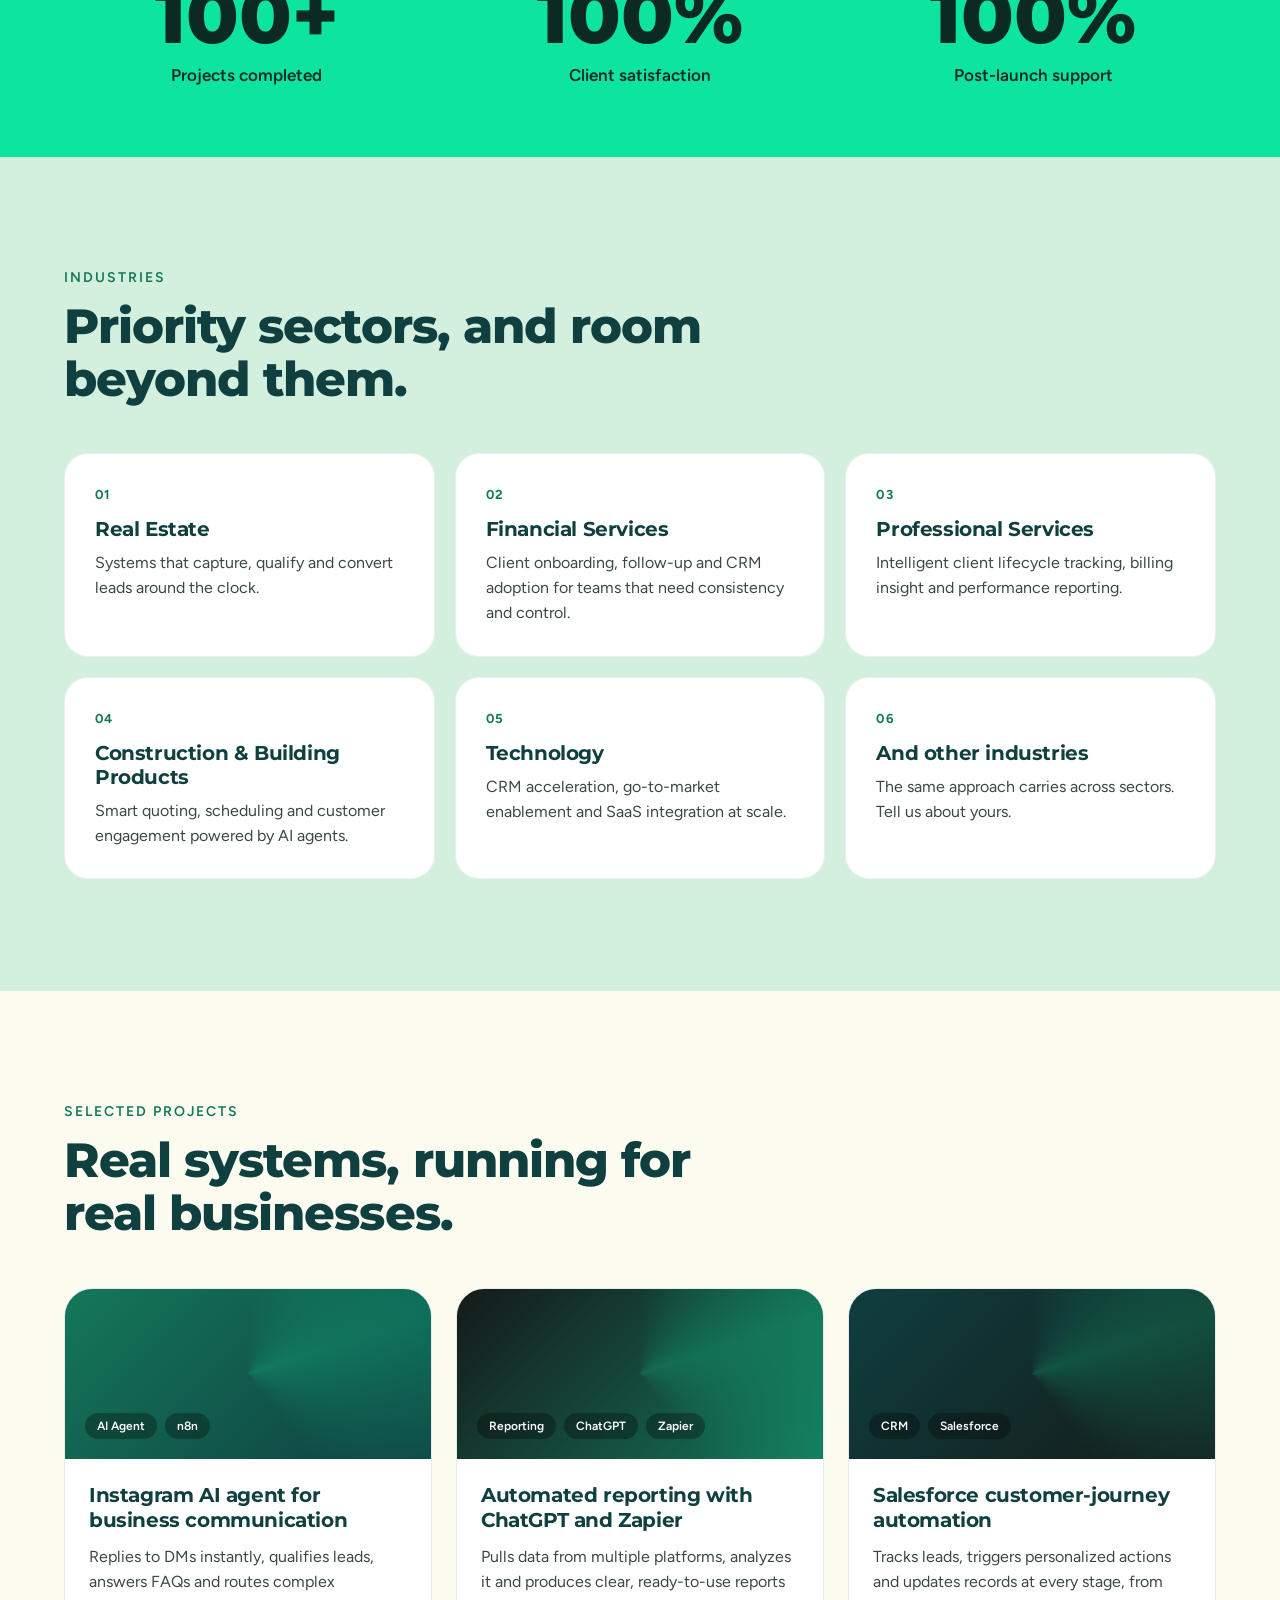
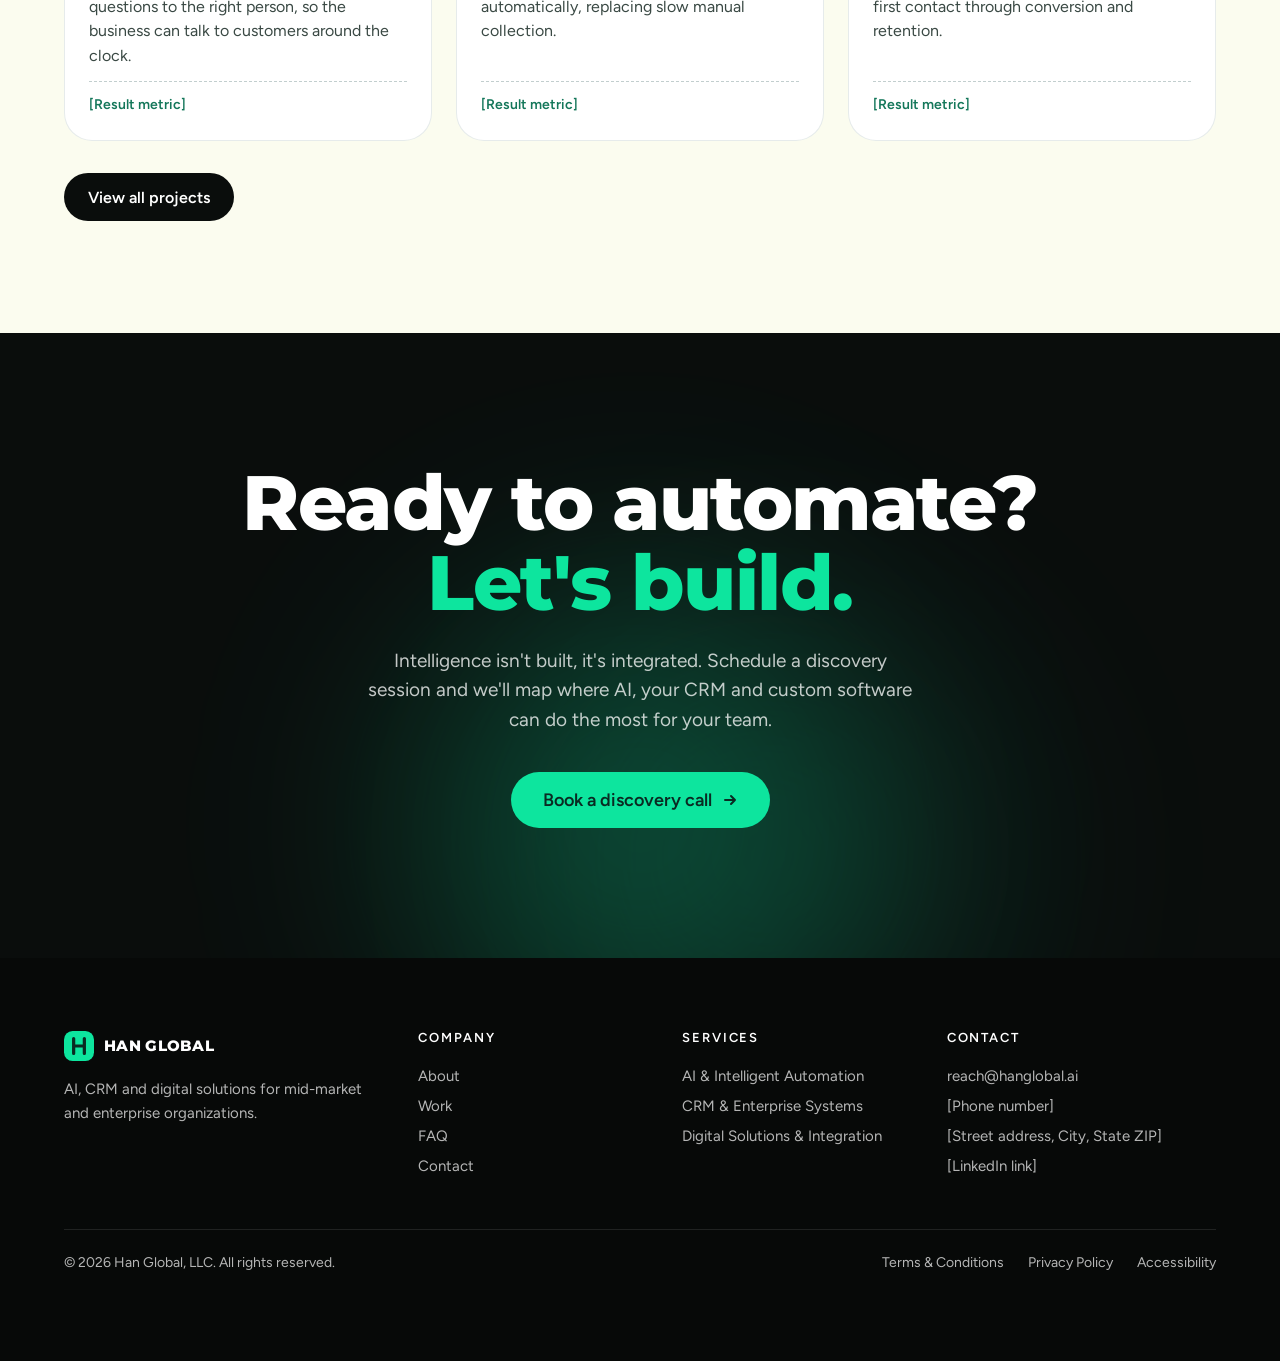
==== commit 95018209: "Add files via upload" ====
--- a/index.html
+++ b/index.html
@@ -38,7 +38,7 @@
     </button>
   </nav>
   <div class="mpanel" id="mpanel" hidden>
-    <a href="index.html">Home</a><a href="about.html">About</a><a href="services.html">Services</a><a href="work.html">Work</a><a href="contact.html">Contact</a>
+    <a href="index.html" class="active" aria-current="page">Home</a><a href="about.html">About</a><a href="services.html">Services</a><a href="work.html">Work</a><a href="contact.html">Contact</a>
     <a class="btn btn-neon" href="contact.html">Book a discovery call</a>
   </div>
 </header>
--- a/styles.css
+++ b/styles.css
@@ -555,3 +555,18 @@
 .work-top span{background:rgba(0,0,0,.3)}
 .c-green .pipe div{background:rgba(0,0,0,.3);color:#fff}
 .c-green .pipe div.won{background:var(--neon);color:#0A2A22}
+
+/* mobile menu current page + flow diagrams on phones */
+.mpanel a.active{background:rgba(13,229,158,.16);color:var(--neon)}
+@keyframes sweepY{from{background-position:0 0}to{background-position:0 -200%}}
+@media (max-width:640px){
+  .flow i,.vflow:not(.big) i{display:none}
+  .flow span:not(:last-of-type)::after,.vflow:not(.big) span:not(:last-of-type)::after{content:"\2192";margin-left:10px;color:var(--neon);font-weight:700}
+  .vflow.big{flex-direction:column;align-items:flex-start;gap:0}
+  .vflow.big span{font-size:15px;padding:11px 18px}
+  .vflow.big i{width:2px;height:22px;margin-left:28px;background:linear-gradient(180deg,transparent,var(--neon),transparent);background-size:100% 200%;animation:sweepY 2s linear infinite}
+}
+@media (max-width:640px){
+  .team-grid{display:flex;overflow-x:auto;scroll-snap-type:x mandatory;gap:16px;margin-left:-18px;margin-right:-18px;padding:0 18px 8px;-webkit-overflow-scrolling:touch}
+  .person{flex:0 0 68%;scroll-snap-align:start}
+}
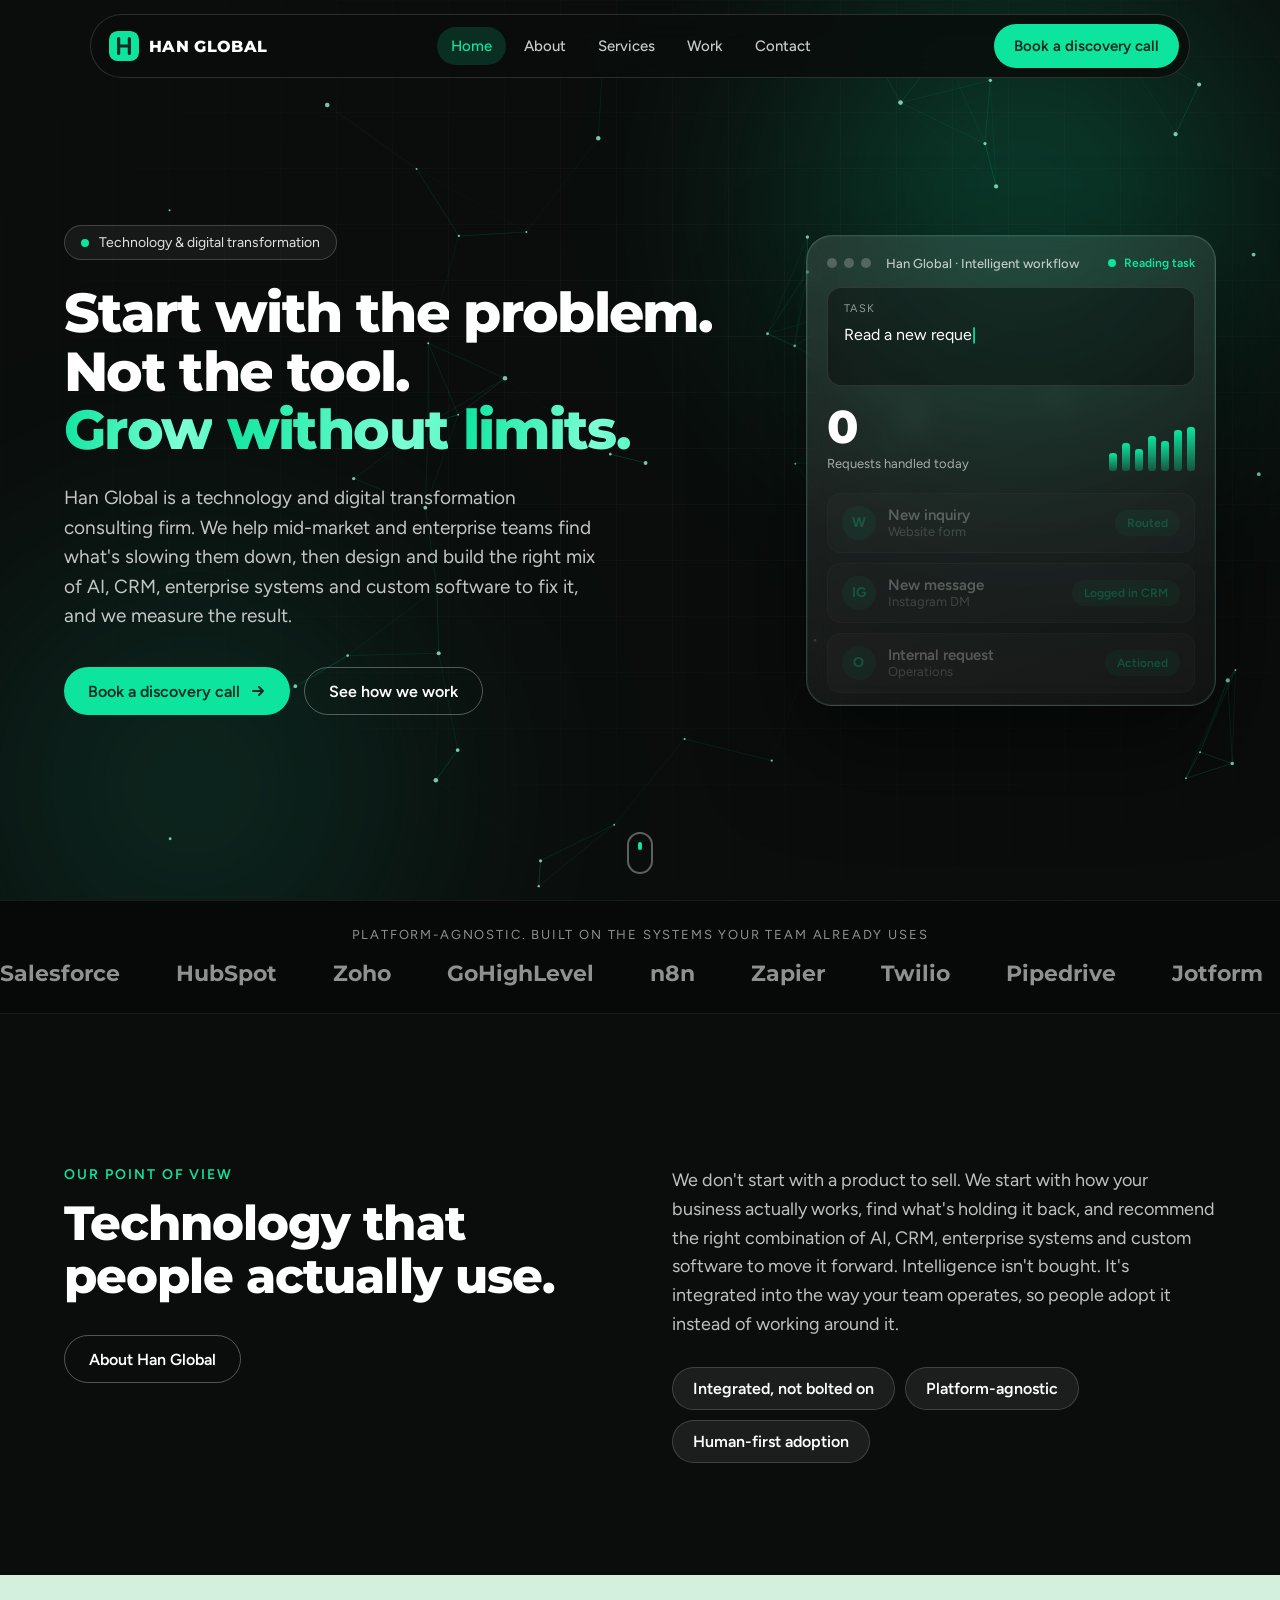
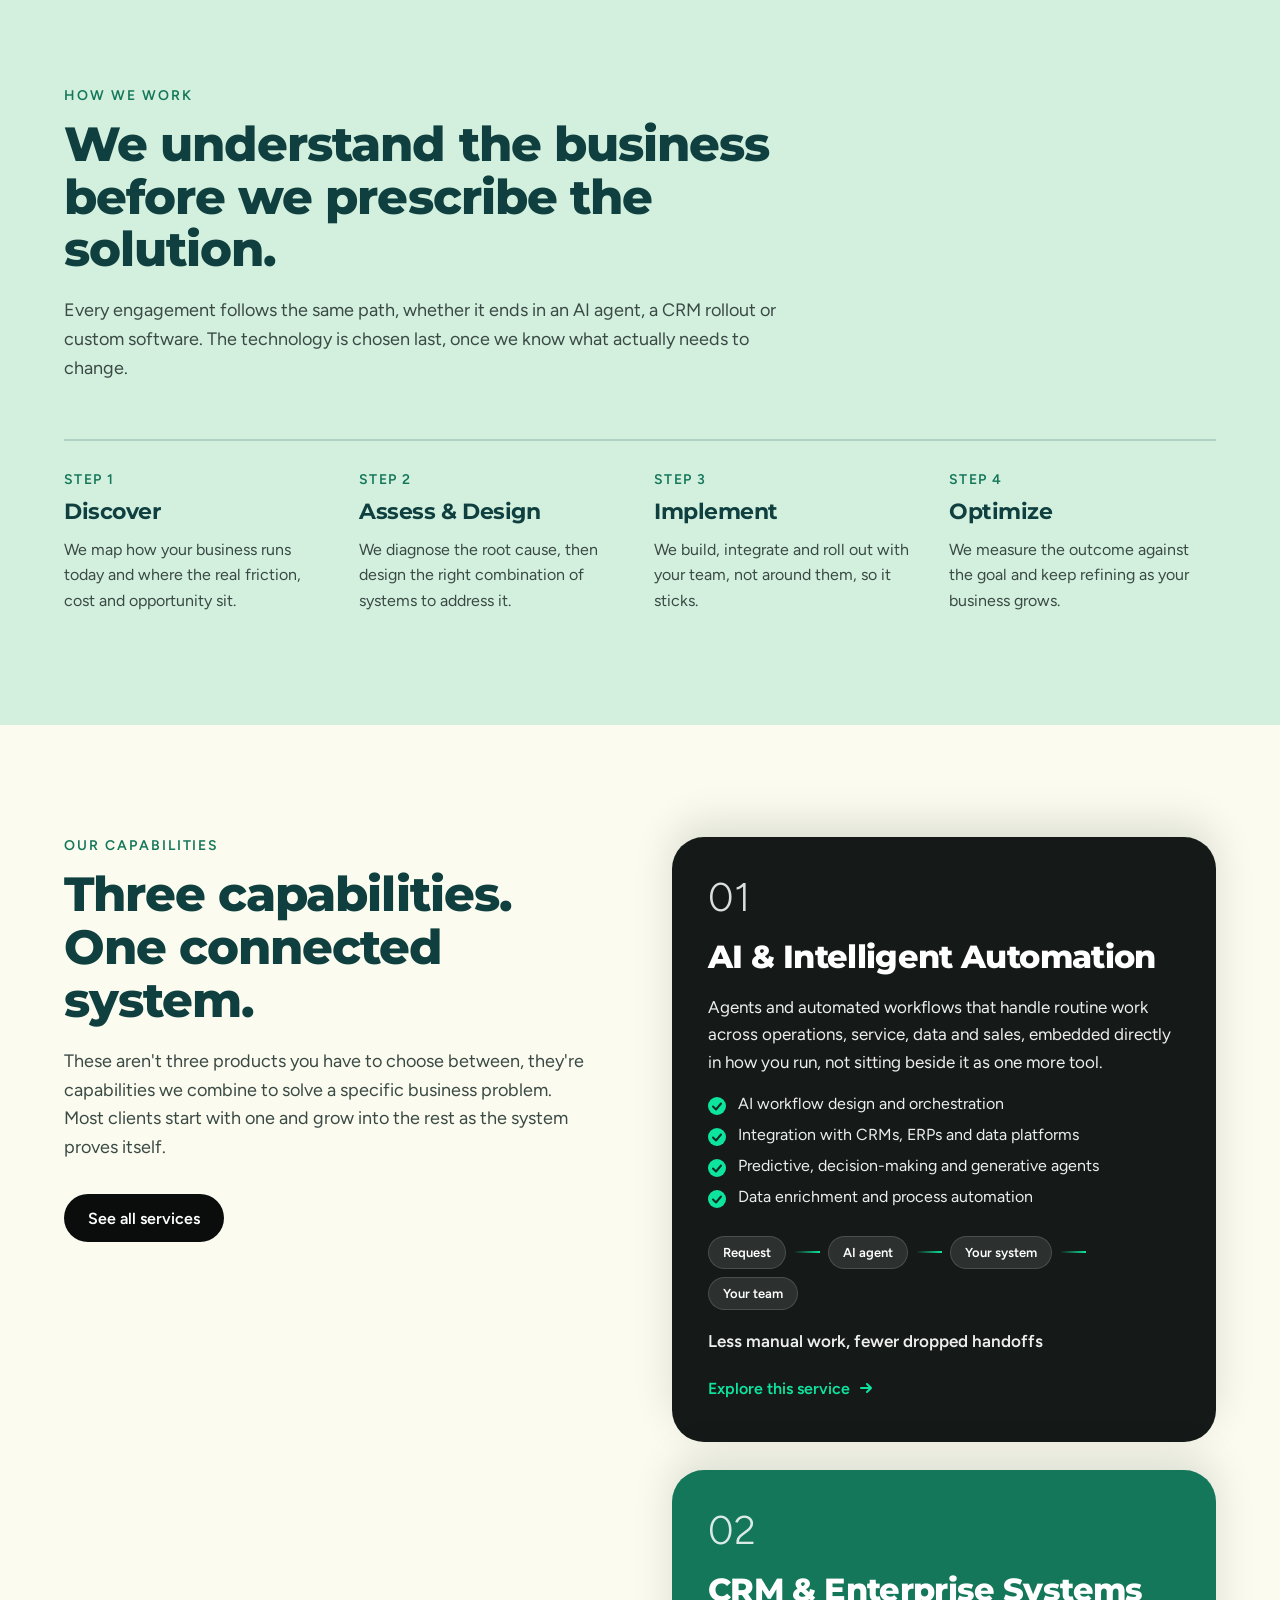
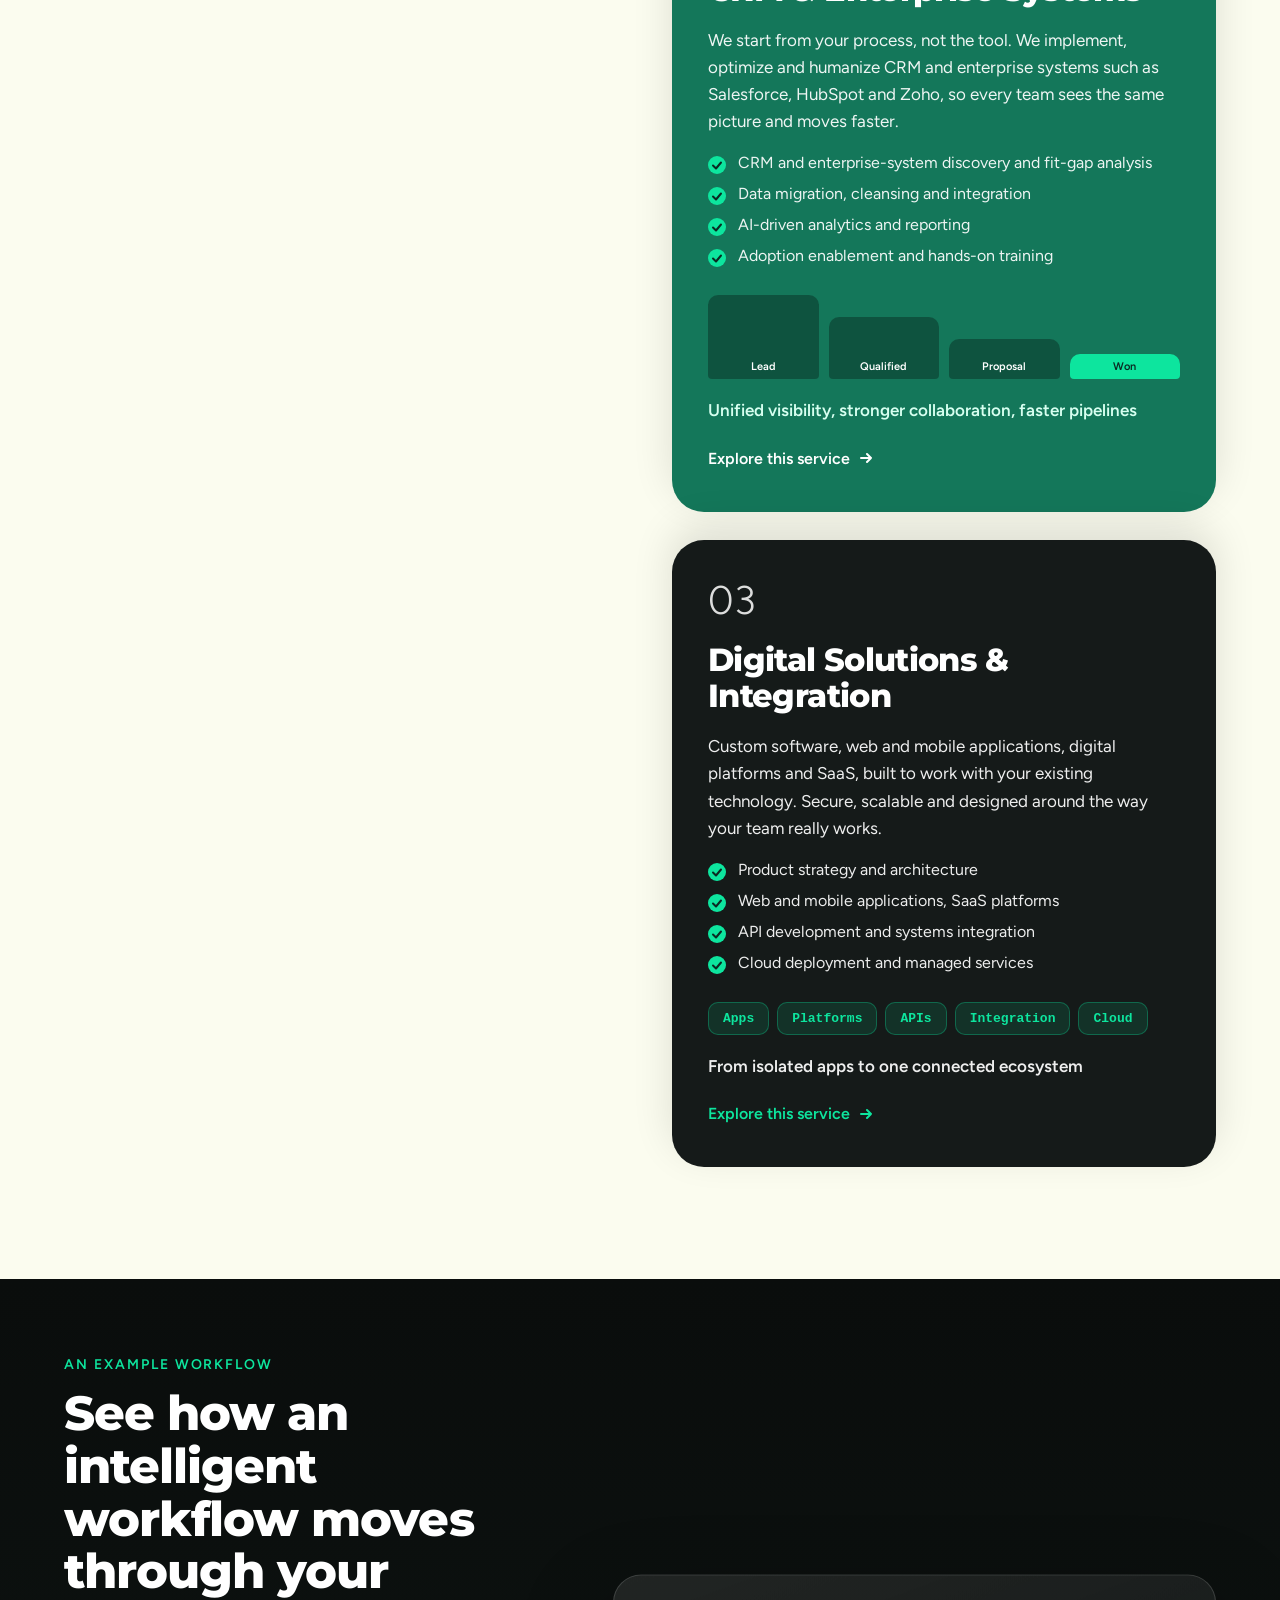
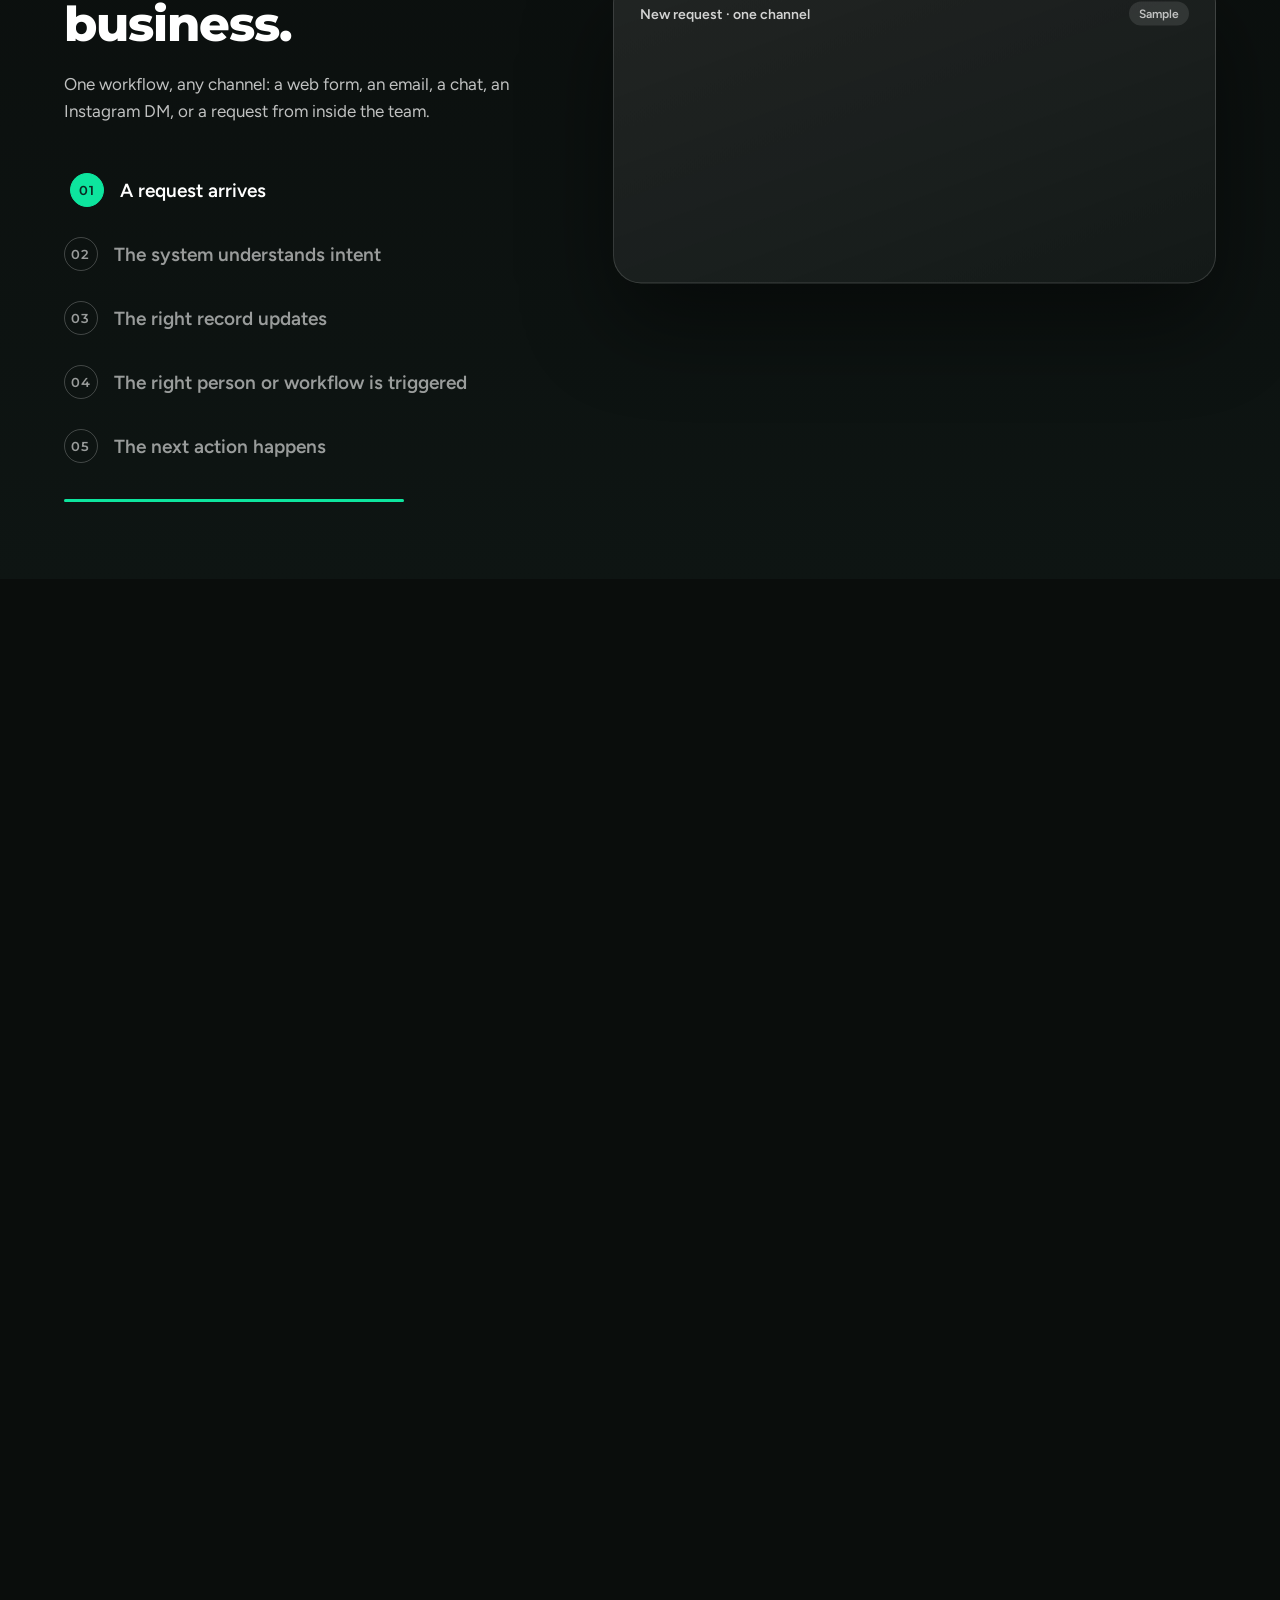
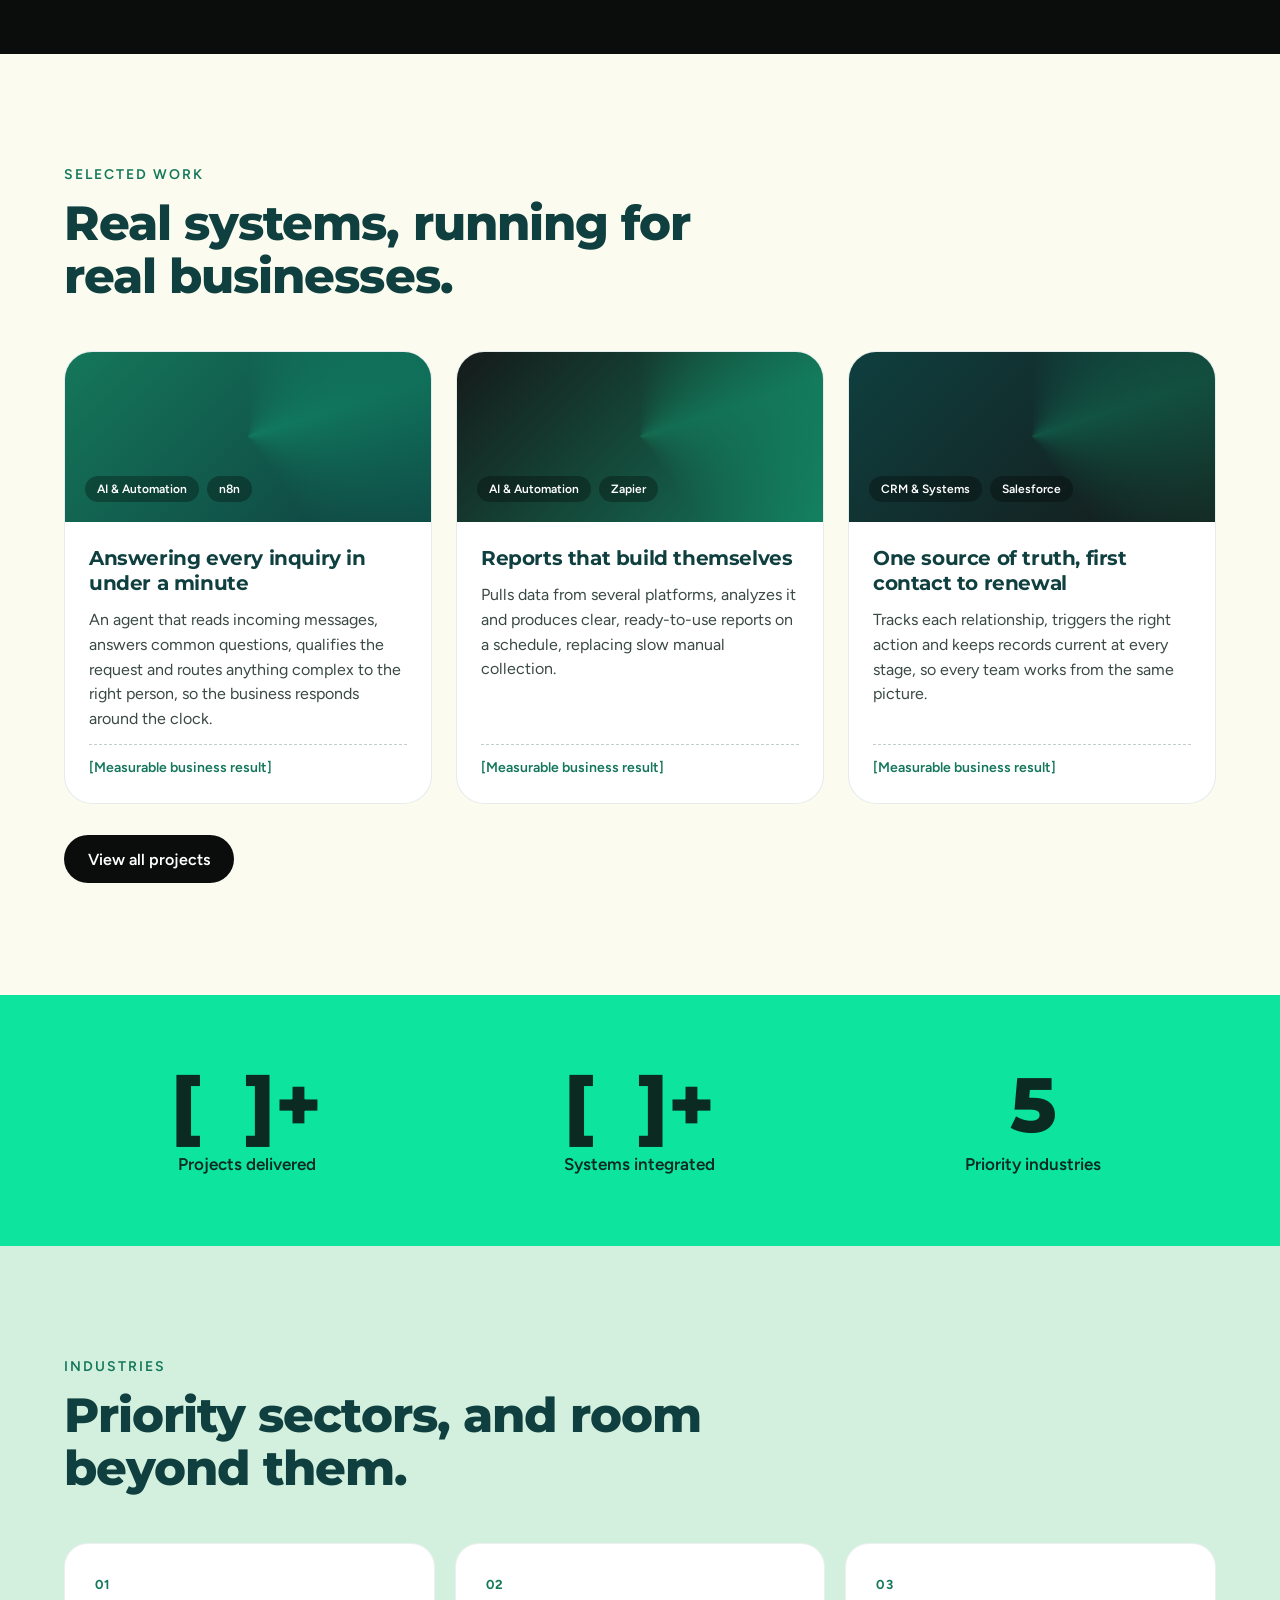
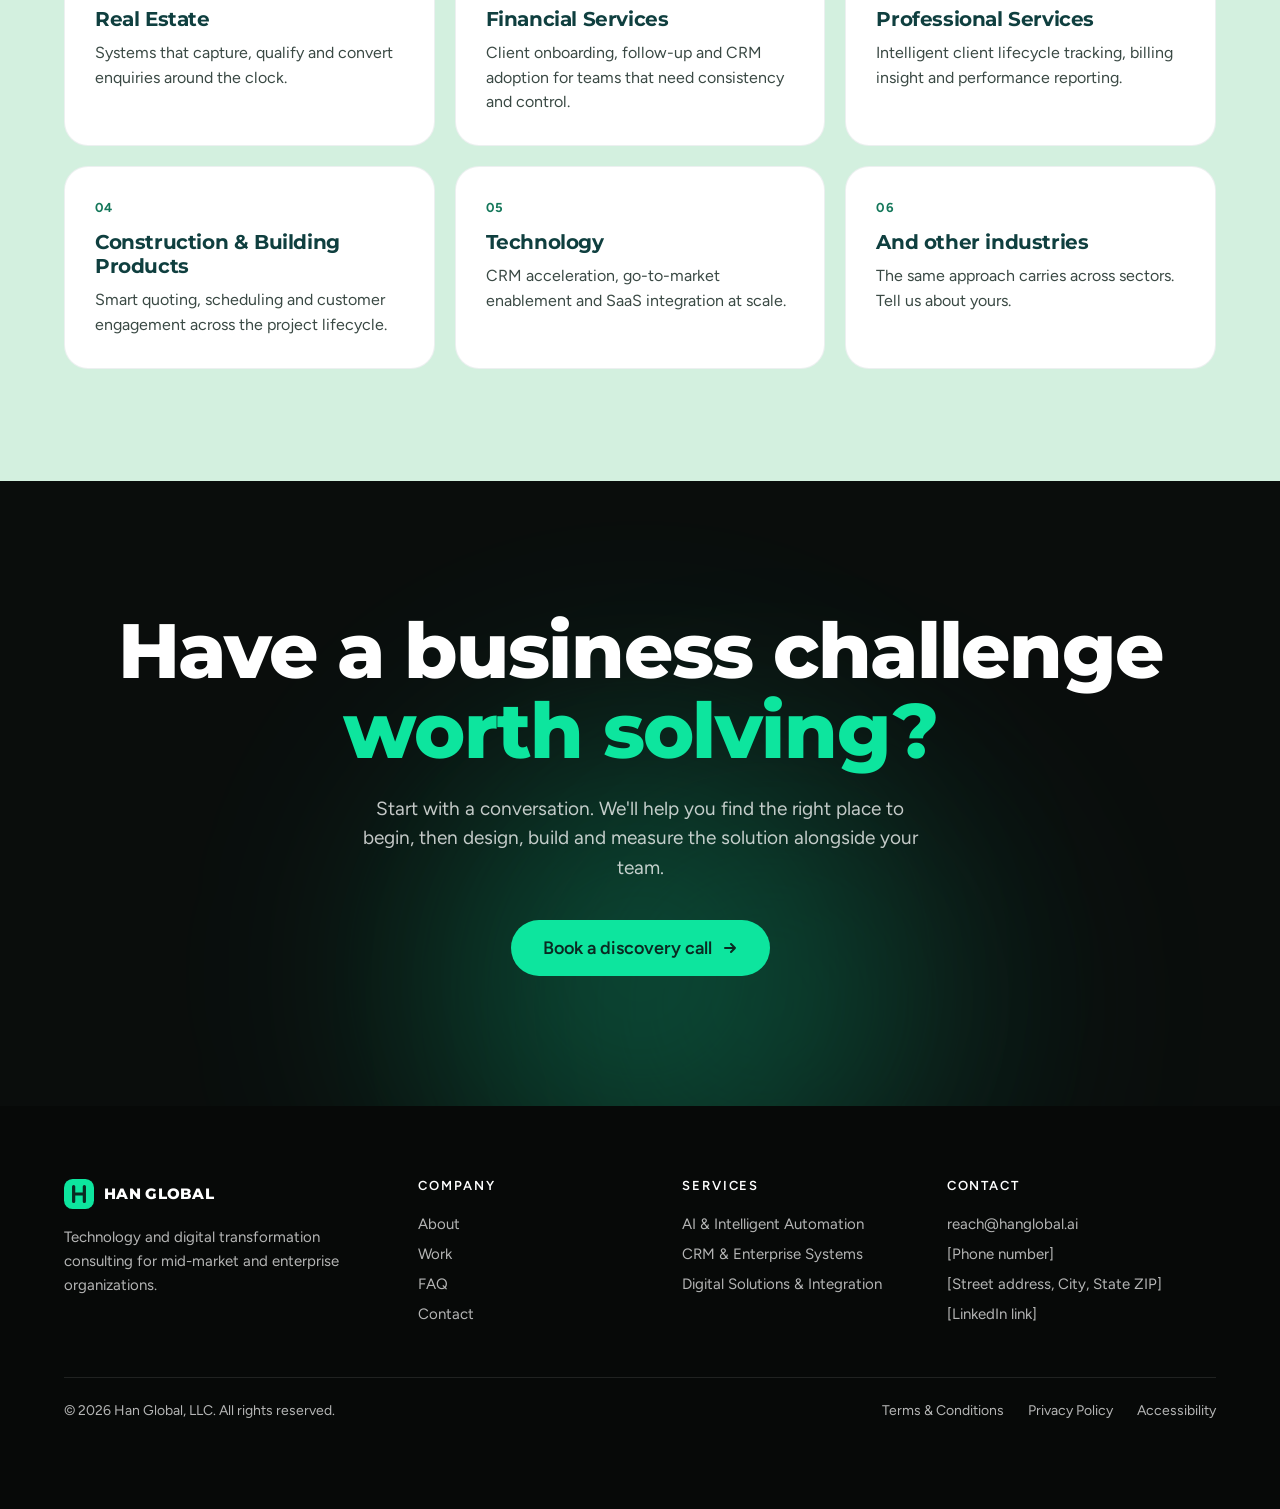
==== commit e0cd20e2: "Add files via upload" ====
--- a/index.html
+++ b/index.html
@@ -4,8 +4,8 @@
 <meta charset="utf-8">
 <meta name="viewport" content="width=device-width, initial-scale=1">
 <meta name="robots" content="noindex, nofollow">
-<title>Han Global | AI, CRM &amp; Digital Solutions</title>
-<meta name="description" content="AI agents, CRM systems and custom software for mid-market and enterprise organizations.">
+<title>Han Global | Technology &amp; Digital Transformation Consulting</title>
+<meta name="description" content="Han Global helps mid-market and enterprise organizations diagnose operational challenges and implement the right mix of AI, CRM, enterprise systems and custom software.">
 <meta name="theme-color" content="#0A0D0C">
 <link rel="preload" href="fonts/montserrat-latin-wght-normal.woff2" as="font" type="font/woff2" crossorigin>
 <link rel="preload" href="fonts/figtree-latin-wght-normal.woff2" as="font" type="font/woff2" crossorigin>
@@ -51,36 +51,36 @@
   <div class="aurora" aria-hidden="true"><i></i><i></i></div>
   <div class="wrap hero-grid">
     <div class="hero-copy">
-      <p class="eyebrow in" style="--d:.05s"><span class="dot"></span>AI · CRM · Digital transformation</p>
-      <h1 class="h1" aria-label="Automate smarter. Operate faster. Grow without limits.">
-        <span class="ln" aria-hidden="true"><span class="wm"><span class="w" style="--i:0">Automate</span></span> <span class="wm"><span class="w" style="--i:1">smarter.</span></span></span>
-        <span class="ln" aria-hidden="true"><span class="wm"><span class="w" style="--i:2">Operate</span></span> <span class="wm"><span class="w" style="--i:3">faster.</span></span></span>
-        <span class="ln grad" aria-hidden="true"><span class="wm"><span class="w" style="--i:4">Grow</span></span> <span class="wm"><span class="w" style="--i:5">without</span></span> <span class="wm"><span class="w" style="--i:6">limits.</span></span></span>
+      <p class="eyebrow in" style="--d:.05s"><span class="dot"></span>Technology &amp; digital transformation</p>
+      <h1 class="h1" aria-label="Start with the problem. Not the tool. Grow without limits.">
+        <span class="ln" aria-hidden="true"><span class="wm"><span class="w" style="--i:0">Start</span></span> <span class="wm"><span class="w" style="--i:1">with</span></span> <span class="wm"><span class="w" style="--i:2">the</span></span> <span class="wm"><span class="w" style="--i:3">problem.</span></span></span>
+        <span class="ln" aria-hidden="true"><span class="wm"><span class="w" style="--i:4">Not</span></span> <span class="wm"><span class="w" style="--i:5">the</span></span> <span class="wm"><span class="w" style="--i:6">tool.</span></span></span>
+        <span class="ln grad" aria-hidden="true"><span class="wm"><span class="w" style="--i:7">Grow</span></span> <span class="wm"><span class="w" style="--i:8">without</span></span> <span class="wm"><span class="w" style="--i:9">limits.</span></span></span>
       </h1>
-      <p class="hero-sub in" style="--d:.7s">Han Global helps mid-market and enterprise organizations modernize how they work, with AI agents, CRM systems and custom software built as one connected system, so your team spends its time on people instead of paperwork.</p>
-      <div class="ctas in" style="--d:.85s">
-        <a class="btn btn-neon mag" href="contact.html">Get started
+      <p class="hero-sub in" style="--d:.9s">Han Global is a technology and digital transformation consulting firm. We help mid-market and enterprise teams find what's slowing them down, then design and build the right mix of AI, CRM, enterprise systems and custom software to fix it, and we measure the result.</p>
+      <div class="ctas in" style="--d:1.05s">
+        <a class="btn btn-neon mag" href="contact.html">Book a discovery call
           <svg width="16" height="16" viewBox="0 0 16 16" fill="none" aria-hidden="true"><path d="M3 8h10M9 4l4 4-4 4" stroke="currentColor" stroke-width="2" stroke-linecap="round" stroke-linejoin="round"/></svg>
         </a>
-        <a class="btn btn-ghost mag" href="#how">Watch a lead go through</a>
-      </div>
-    </div>
-
-    <div class="console in" style="--d:.5s" role="img" aria-label="Illustration of an AI agent qualifying new leads, shown with sample data">
+        <a class="btn btn-ghost mag" href="#how">See how we work</a>
+      </div>
+    </div>
+
+    <div class="console in" style="--d:.6s" role="img" aria-label="Illustration of an intelligent workflow handling incoming requests, shown with sample data">
       <div class="c-top">
         <span class="tl"></span><span class="tl"></span><span class="tl"></span>
-        <span class="c-title">Han Agent · Lead desk</span>
+        <span class="c-title">Han Global · Intelligent workflow</span>
         <span class="live"><span class="dot"></span><span id="status">Reading task</span></span>
       </div>
       <div class="c-prompt"><span class="lbl">Task</span><div class="typed"><span id="typed"></span><span class="caret">|</span></div></div>
       <div class="c-kpi">
-        <div><b id="count">0</b><span>Leads qualified today</span></div>
+        <div><b id="count">0</b><span>Requests handled today</span></div>
         <div class="spark" aria-hidden="true"><i style="--h:40%"></i><i style="--h:62%"></i><i style="--h:48%"></i><i style="--h:78%"></i><i style="--h:66%"></i><i style="--h:92%"></i><i style="--h:100%"></i></div>
       </div>
       <ul class="c-leads">
-        <li><span class="av">M</span><div><b>Maya R.</b><span>Instagram DM</span></div><em>Call booked</em></li>
-        <li><span class="av">S</span><div><b>Studio 44</b><span>Website form</span></div><em>Qualified</em></li>
-        <li><span class="av">C</span><div><b>Clinic 7</b><span>Email</span></div><em>Sent to sales</em></li>
+        <li><span class="av">W</span><div><b>New inquiry</b><span>Website form</span></div><em>Routed</em></li>
+        <li><span class="av">IG</span><div><b>New message</b><span>Instagram DM</span></div><em>Logged in CRM</em></li>
+        <li><span class="av">O</span><div><b>Internal request</b><span>Operations</span></div><em>Actioned</em></li>
       </ul>
     </div>
   </div>
@@ -89,132 +89,93 @@
 
 <!-- TOOLS -->
 <div class="marq" aria-label="Platforms we work with">
-  <p class="marq-label">Built on the platforms your team already uses</p>
+  <p class="marq-label">Platform-agnostic. Built on the systems your team already uses</p>
   <div class="mtrack" aria-hidden="true">
     <span>Salesforce</span><span>HubSpot</span><span>Zoho</span><span>GoHighLevel</span><span>n8n</span><span>Zapier</span><span>Twilio</span><span>Pipedrive</span><span>Jotform</span><span>Nintex</span>
     <span>Salesforce</span><span>HubSpot</span><span>Zoho</span><span>GoHighLevel</span><span>n8n</span><span>Zapier</span><span>Twilio</span><span>Pipedrive</span><span>Jotform</span><span>Nintex</span>
   </div>
 </div>
 
-<!-- JOURNEY (scroll story) -->
-<section class="journey" id="how" aria-labelledby="how-h">
-  <div class="journey-pin">
-    <div class="wrap journey-grid">
-      <div class="j-left">
-        <p class="kicker light">Follow one lead</p>
-        <h2 class="h2 light" id="how-h">From first message to booked call, without anyone typing.</h2>
-        <ol class="j-steps">
-          <li class="on"><span>01</span>A message arrives</li>
-          <li><span>02</span>The agent qualifies it</li>
-          <li><span>03</span>The CRM updates itself</li>
-          <li><span>04</span>A call is booked</li>
-        </ol>
-        <p class="j-now" aria-hidden="true">A message arrives</p>
-        <div class="j-meter" aria-hidden="true"><i></i></div>
-      </div>
-      <div class="j-right">
-        <div class="j-stage">
-
-          <article class="panel" data-step="0">
-            <div class="card-h"><span>Instagram DM</span><em>Sample</em></div>
-            <div class="chat">
-              <p class="bub in-b" data-r>Hi! We're a 12-person team and our follow-ups are a mess. Can you help automate them?</p>
-              <p class="typing" data-r aria-hidden="true"><i></i><i></i><i></i></p>
-              <p class="bub out-b" data-r>Happy to help. Which CRM do you use, and when would you like to start?</p>
-            </div>
-          </article>
-
-          <article class="panel" data-step="1">
-            <div class="card-h"><span>Han Agent · Qualifying</span><em>Sample</em></div>
-            <ul class="checks">
-              <li data-r><b>Team size</b><span>12 people</span><i></i></li>
-              <li data-r><b>Current CRM</b><span>Salesforce</span><i></i></li>
-              <li data-r><b>Timeline</b><span>This quarter</span><i></i></li>
-              <li data-r><b>Intent</b><span>Wants automation</span><i></i></li>
-            </ul>
-            <div class="score" data-r><svg viewBox="0 0 60 60" aria-hidden="true"><circle cx="30" cy="30" r="25" class="trk"/><circle cx="30" cy="30" r="25" class="val"/></svg><div><b>Hot lead</b><span>Sample score 86 / 100</span></div></div>
-          </article>
-
-          <article class="panel" data-step="2">
-            <div class="card-h"><span>CRM record · created automatically</span><em>Sample</em></div>
-            <dl class="fields">
-              <div data-r><dt>Contact</dt><dd>[Sample contact]</dd></div>
-              <div data-r><dt>Company</dt><dd>[Sample company], 12 people</dd></div>
-              <div data-r><dt>Source</dt><dd>Instagram DM</dd></div>
-              <div data-r><dt>Stage</dt><dd><em class="pill">Qualified</em></dd></div>
-              <div data-r><dt>Owner</dt><dd>Sales team</dd></div>
-              <div data-r><dt>Notes</dt><dd>Conversation summarized by the agent</dd></div>
-            </dl>
-          </article>
-
-          <article class="panel" data-step="3">
-            <div class="card-h"><span>Calendar · discovery call</span><em>Sample</em></div>
-            <div class="cal">
-              <div class="cal-days" data-r><span>Wed</span><span class="sel">Thu</span><span>Fri</span></div>
-              <div class="slot" data-r><b>10:30</b><span>Discovery call · booked</span></div>
-              <ul class="done">
-                <li data-r>Confirmation sent to the lead</li>
-                <li data-r>Sales team alerted</li>
-                <li data-r>Reminder scheduled</li>
-              </ul>
-            </div>
-          </article>
-
-        </div>
-      </div>
-    </div>
-  </div>
-</section>
-
-<!-- SERVICES -->
+<!-- POINT OF VIEW -->
+<section class="sec dark" id="who" aria-labelledby="who-h">
+  <div class="wrap split top">
+    <div class="rv">
+      <p class="kicker light">Our point of view</p>
+      <h2 class="h2 light" id="who-h">Technology that people actually use.</h2>
+      <div class="mt"><a class="btn btn-ghost mag" href="about.html">About Han Global</a></div>
+    </div>
+    <div class="rv">
+      <p class="lead-p light" style="margin-top:0;max-width:none">We don't start with a product to sell. We start with how your business actually works, find what's holding it back, and recommend the right combination of AI, CRM, enterprise systems and custom software to move it forward. Intelligence isn't bought. It's integrated into the way your team operates, so people adopt it instead of working around it.</p>
+      <div class="chips dk" style="margin-top:28px"><span>Integrated, not bolted on</span><span>Platform-agnostic</span><span>Human-first adoption</span></div>
+    </div>
+  </div>
+</section>
+
+<!-- APPROACH / METHODOLOGY -->
+<section class="sec mint" id="approach" aria-labelledby="ap-h">
+  <div class="wrap">
+    <p class="kicker rv">How we work</p>
+    <h2 class="h2 rv" id="ap-h" style="max-width:760px">We understand the business before we prescribe the solution.</h2>
+    <p class="lead-p rv" style="max-width:720px">Every engagement follows the same path, whether it ends in an AI agent, a CRM rollout or custom software. The technology is chosen last, once we know what actually needs to change.</p>
+    <div class="steps" id="steps">
+      <div class="steps-line" aria-hidden="true"><i></i></div>
+      <div class="step"><span class="step-n">STEP 1</span><h3>Discover</h3><p>We map how your business runs today and where the real friction, cost and opportunity sit.</p></div>
+      <div class="step"><span class="step-n">STEP 2</span><h3>Assess &amp; Design</h3><p>We diagnose the root cause, then design the right combination of systems to address it.</p></div>
+      <div class="step"><span class="step-n">STEP 3</span><h3>Implement</h3><p>We build, integrate and roll out with your team, not around them, so it sticks.</p></div>
+      <div class="step"><span class="step-n">STEP 4</span><h3>Optimize</h3><p>We measure the outcome against the goal and keep refining as your business grows.</p></div>
+    </div>
+  </div>
+</section>
+
+<!-- CAPABILITIES (SERVICES) -->
 <section class="sec cream" id="services">
   <div class="wrap svc-grid">
     <div class="svc-left rv">
-      <p class="kicker">What we build</p>
-      <h2 class="h2">One system. Three ways to put intelligence to work.</h2>
-      <p class="lead-p">We combine deep industry experience with a platform-agnostic approach, then tailor every solution to how your business actually operates. AI agents do the work, your CRM holds the truth, and custom software connects the two.</p>
+      <p class="kicker">Our capabilities</p>
+      <h2 class="h2">Three capabilities. One connected system.</h2>
+      <p class="lead-p">These aren't three products you have to choose between, they're capabilities we combine to solve a specific business problem. Most clients start with one and grow into the rest as the system proves itself.</p>
       <div class="mt"><a class="btn btn-dark mag" href="services.html">See all services</a></div>
     </div>
     <div class="stack">
       <article class="card c-dark" style="--t:112px">
         <div class="cnum">01</div>
         <h3>AI &amp; Intelligent Automation</h3>
-        <p>We build and integrate AI agents that work as digital teammates, embedded directly in your operations instead of sitting beside them as one more tool.</p>
+        <p>Agents and automated workflows that handle routine work across operations, service, data and sales, embedded directly in how you run, not sitting beside it as one more tool.</p>
         <ul class="caps">
           <li>AI workflow design and orchestration</li>
           <li>Integration with CRMs, ERPs and data platforms</li>
           <li>Predictive, decision-making and generative agents</li>
-          <li>Data enrichment and outreach automation</li>
+          <li>Data enrichment and process automation</li>
         </ul>
-        <div class="viz flow" aria-hidden="true"><span>Trigger</span><i></i><span>AI agent</span><i></i><span>Your CRM</span><i></i><span>Your team</span></div>
-        <p class="impact">Up to 60% less manual workload</p>
+        <div class="viz flow" aria-hidden="true"><span>Request</span><i></i><span>AI agent</span><i></i><span>Your system</span><i></i><span>Your team</span></div>
+        <p class="impact">Less manual work, fewer dropped handoffs</p>
         <a class="more" href="ai-automation.html">Explore this service <svg width="16" height="16" viewBox="0 0 16 16" fill="none" aria-hidden="true"><path d="M3 8h10M9 4l4 4-4 4" stroke="currentColor" stroke-width="2" stroke-linecap="round" stroke-linejoin="round"/></svg></a>
       </article>
       <article class="card c-green" style="--t:138px">
         <div class="cnum">02</div>
         <h3>CRM &amp; Enterprise Systems</h3>
-        <p>Technology only matters when people use it. We implement, optimize and humanize CRM systems such as Salesforce, HubSpot and Zoho, so every team sees the same picture and moves faster.</p>
+        <p>We start from your process, not the tool. We implement, optimize and humanize CRM and enterprise systems such as Salesforce, HubSpot and Zoho, so every team sees the same picture and moves faster.</p>
         <ul class="caps">
-          <li>CRM discovery and fit-gap analysis</li>
+          <li>CRM and enterprise-system discovery and fit-gap analysis</li>
           <li>Data migration, cleansing and integration</li>
-          <li>AI-driven analytics</li>
+          <li>AI-driven analytics and reporting</li>
           <li>Adoption enablement and hands-on training</li>
         </ul>
         <div class="viz pipe" aria-hidden="true"><div style="--h:100%">Lead</div><div style="--h:74%">Qualified</div><div style="--h:48%">Proposal</div><div class="won" style="--h:30%">Won</div></div>
-        <p class="impact">Unified visibility, stronger sales collaboration, faster pipelines</p>
+        <p class="impact">Unified visibility, stronger collaboration, faster pipelines</p>
         <a class="more" href="crm-enterprise.html">Explore this service <svg width="16" height="16" viewBox="0 0 16 16" fill="none" aria-hidden="true"><path d="M3 8h10M9 4l4 4-4 4" stroke="currentColor" stroke-width="2" stroke-linecap="round" stroke-linejoin="round"/></svg></a>
       </article>
       <article class="card c-dark" style="--t:164px">
         <div class="cnum">03</div>
         <h3>Digital Solutions &amp; Integration</h3>
-        <p>Custom software, web and mobile applications, digital platforms and SaaS, built to plug into your agents and your CRM. Secure, scalable and designed around the way your team really works.</p>
+        <p>Custom software, web and mobile applications, digital platforms and SaaS, built to work with your existing technology. Secure, scalable and designed around the way your team really works.</p>
         <ul class="caps">
           <li>Product strategy and architecture</li>
           <li>Web and mobile applications, SaaS platforms</li>
           <li>API development and systems integration</li>
           <li>Cloud deployment and managed services</li>
         </ul>
-        <div class="viz tags" aria-hidden="true"><span>REST</span><span>GraphQL</span><span>Webhooks</span><span>SSO</span><span>Cloud</span></div>
+        <div class="viz tags" aria-hidden="true"><span>Apps</span><span>Platforms</span><span>APIs</span><span>Integration</span><span>Cloud</span></div>
         <p class="impact">From isolated apps to one connected ecosystem</p>
         <a class="more" href="digital-solutions.html">Explore this service <svg width="16" height="16" viewBox="0 0 16 16" fill="none" aria-hidden="true"><path d="M3 8h10M9 4l4 4-4 4" stroke="currentColor" stroke-width="2" stroke-linecap="round" stroke-linejoin="round"/></svg></a>
       </article>
@@ -222,27 +183,129 @@
   </div>
 </section>
 
-<!-- ABOUT TEASER -->
-<section class="sec dark" id="who" aria-labelledby="who-h">
-  <div class="wrap split">
-    <div class="rv">
-      <p class="kicker light">Who we are</p>
-      <h2 class="h2 light" id="who-h">Technology that people actually use.</h2>
-    </div>
-    <div class="rv">
-      <p class="lead-p light" style="margin-top:0;max-width:none">Han Global works with mid-market and enterprise teams first, and with growing businesses ready to modernize. We combine industry experience with a platform-agnostic approach, so AI, your CRM and custom software work as one system.</p>
-      <div class="mt"><a class="btn btn-ghost mag" href="about.html">About Han Global</a></div>
-    </div>
-  </div>
-</section>
-
-<!-- STATS -->
+<!-- WORKFLOW EXAMPLE (scroll story) -->
+<section class="journey" id="how" aria-labelledby="how-h">
+  <div class="journey-pin">
+    <div class="wrap journey-grid">
+      <div class="j-left">
+        <p class="kicker light">An example workflow</p>
+        <h2 class="h2 light" id="how-h">See how an intelligent workflow moves through your business.</h2>
+        <p class="lead-p light" style="max-width:none;font-size:17px">One workflow, any channel: a web form, an email, a chat, an Instagram DM, or a request from inside the team.</p>
+        <ol class="j-steps">
+          <li class="on"><span>01</span>A request arrives</li>
+          <li><span>02</span>The system understands intent</li>
+          <li><span>03</span>The right record updates</li>
+          <li><span>04</span>The right person or workflow is triggered</li>
+          <li><span>05</span>The next action happens</li>
+        </ol>
+        <p class="j-now" aria-hidden="true">A request arrives</p>
+        <div class="j-meter" aria-hidden="true"><i></i></div>
+      </div>
+      <div class="j-right">
+        <div class="j-stage">
+
+          <article class="panel" data-step="0">
+            <div class="card-h"><span>New request · one channel</span><em>Sample</em></div>
+            <div class="chat">
+              <p class="bub in-b" data-r>Hi — our client follow-ups keep slipping through the cracks. Can you help us fix that?</p>
+              <p class="typing" data-r aria-hidden="true"><i></i><i></i><i></i></p>
+              <p class="bub out-b" data-r>Absolutely. Where do these requests usually come in, and which systems do you use today?</p>
+            </div>
+          </article>
+
+          <article class="panel" data-step="1">
+            <div class="card-h"><span>Understanding intent</span><em>Sample</em></div>
+            <ul class="checks">
+              <li data-r><b>Request type</b><span>Follow-up handling</span><i></i></li>
+              <li data-r><b>Priority</b><span>High</span><i></i></li>
+              <li data-r><b>Relevant system</b><span>CRM + inbox</span><i></i></li>
+              <li data-r><b>Owner</b><span>Client success</span><i></i></li>
+            </ul>
+            <div class="score" data-r><svg viewBox="0 0 60 60" aria-hidden="true"><circle cx="30" cy="30" r="25" class="trk"/><circle cx="30" cy="30" r="25" class="val"/></svg><div><b>Understood</b><span>Routed with full context</span></div></div>
+          </article>
+
+          <article class="panel" data-step="2">
+            <div class="card-h"><span>The right system updates</span><em>Sample</em></div>
+            <dl class="fields">
+              <div data-r><dt>Contact</dt><dd>[Sample contact]</dd></div>
+              <div data-r><dt>Record</dt><dd>[Sample company]</dd></div>
+              <div data-r><dt>Source</dt><dd>One channel of many</dd></div>
+              <div data-r><dt>Stage</dt><dd><em class="pill">Logged</em></dd></div>
+              <div data-r><dt>Owner</dt><dd>Client success</dd></div>
+              <div data-r><dt>Notes</dt><dd>Summarized automatically</dd></div>
+            </dl>
+          </article>
+
+          <article class="panel" data-step="3">
+            <div class="card-h"><span>The right person or workflow is triggered</span><em>Sample</em></div>
+            <ul class="checks">
+              <li data-r><b>Assigned to</b><span>Client success</span><i></i></li>
+              <li data-r><b>Workflow started</b><span>Follow-up sequence</span><i></i></li>
+              <li data-r><b>Notified</b><span>Owner + manager</span><i></i></li>
+            </ul>
+          </article>
+
+          <article class="panel" data-step="4">
+            <div class="card-h"><span>The next action happens</span><em>Sample</em></div>
+            <div class="cal">
+              <div class="cal-days" data-r><span>Wed</span><span class="sel">Thu</span><span>Fri</span></div>
+              <div class="slot" data-r><b>10:30</b><span>Next step scheduled · sample</span></div>
+              <ul class="done">
+                <li data-r>The right person is notified</li>
+                <li data-r>The record stays in sync</li>
+                <li data-r>Nothing slips through</li>
+              </ul>
+            </div>
+          </article>
+
+        </div>
+      </div>
+    </div>
+  </div>
+</section>
+
+<!-- PROOF: WORK -->
+<section class="sec cream" id="work" aria-labelledby="work-h">
+  <div class="wrap">
+    <p class="kicker">Selected work</p>
+    <h2 class="h2" id="work-h" style="max-width:700px">Real systems, running for real businesses.</h2>
+    <div class="work-grid">
+      <article class="work rv">
+        <div class="work-top t1"><span>AI &amp; Automation</span><span>n8n</span></div>
+        <div class="work-body">
+          <h3>Answering every inquiry in under a minute</h3>
+          <p>An agent that reads incoming messages, answers common questions, qualifies the request and routes anything complex to the right person, so the business responds around the clock.</p>
+          <p class="result">[Measurable business result]</p>
+        </div>
+      </article>
+      <article class="work rv">
+        <div class="work-top t2"><span>AI &amp; Automation</span><span>Zapier</span></div>
+        <div class="work-body">
+          <h3>Reports that build themselves</h3>
+          <p>Pulls data from several platforms, analyzes it and produces clear, ready-to-use reports on a schedule, replacing slow manual collection.</p>
+          <p class="result">[Measurable business result]</p>
+        </div>
+      </article>
+      <article class="work rv">
+        <div class="work-top t3"><span>CRM &amp; Systems</span><span>Salesforce</span></div>
+        <div class="work-body">
+          <h3>One source of truth, first contact to renewal</h3>
+          <p>Tracks each relationship, triggers the right action and keeps records current at every stage, so every team works from the same picture.</p>
+          <p class="result">[Measurable business result]</p>
+        </div>
+      </article>
+    </div>
+    <div class="mt"><a class="btn btn-dark mag" href="work.html">View all projects</a></div>
+  </div>
+</section>
+
+<!-- PROOF: STATS -->
 <section class="neon">
   <div class="wrap">
     <div class="stats">
-      <div class="rv"><b class="stat-n" data-count="100" data-suffix="+">100+</b><span>Projects completed</span></div>
-      <div class="rv"><b class="stat-n" data-count="100" data-suffix="%">100%</b><span>Client satisfaction</span></div>
-      <div class="rv"><b class="stat-n" data-count="100" data-suffix="%">100%</b><span>Post-launch support</span></div>
+      <div class="rv"><b class="stat-n">[&nbsp;&nbsp;]+</b><span>Projects delivered</span></div>
+      <div class="rv"><b class="stat-n">[&nbsp;&nbsp;]+</b><span>Systems integrated</span></div>
+      <div class="rv"><b class="stat-n">5</b><span>Priority industries</span></div>
     </div>
   </div>
 </section>
@@ -253,49 +316,14 @@
     <p class="kicker">Industries</p>
     <h2 class="h2" id="ind-h" style="max-width:700px">Priority sectors, and room beyond them.</h2>
     <div class="bento">
-      <div class="ind rv"><span class="ind-n">01</span><h3>Real Estate</h3><p>Systems that capture, qualify and convert leads around the clock.</p></div>
+      <div class="ind rv"><span class="ind-n">01</span><h3>Real Estate</h3><p>Systems that capture, qualify and convert enquiries around the clock.</p></div>
       <div class="ind rv"><span class="ind-n">02</span><h3>Financial Services</h3><p>Client onboarding, follow-up and CRM adoption for teams that need consistency and control.</p></div>
       <div class="ind rv"><span class="ind-n">03</span><h3>Professional Services</h3><p>Intelligent client lifecycle tracking, billing insight and performance reporting.</p></div>
-      <div class="ind rv"><span class="ind-n">04</span><h3>Construction &amp; Building Products</h3><p>Smart quoting, scheduling and customer engagement powered by AI agents.</p></div>
+      <div class="ind rv"><span class="ind-n">04</span><h3>Construction &amp; Building Products</h3><p>Smart quoting, scheduling and customer engagement across the project lifecycle.</p></div>
       <div class="ind rv"><span class="ind-n">05</span><h3>Technology</h3><p>CRM acceleration, go-to-market enablement and SaaS integration at scale.</p></div>
       <div class="ind rv"><span class="ind-n">06</span><h3>And other industries</h3><p>The same approach carries across sectors. Tell us about yours.</p></div>
     </div>
     </div>
-  </div>
-</section>
-
-<!-- WORK -->
-<section class="sec cream" id="work" aria-labelledby="work-h">
-  <div class="wrap">
-    <p class="kicker">Selected projects</p>
-    <h2 class="h2" id="work-h" style="max-width:700px">Real systems, running for real businesses.</h2>
-    <div class="work-grid">
-      <article class="work rv">
-        <div class="work-top t1"><span>AI Agent</span><span>n8n</span></div>
-        <div class="work-body">
-          <h3>Instagram AI agent for business communication</h3>
-          <p>Replies to DMs instantly, qualifies leads, answers FAQs and routes complex questions to the right person, so the business can talk to customers around the clock.</p>
-          <p class="result">[Result metric]</p>
-        </div>
-      </article>
-      <article class="work rv">
-        <div class="work-top t2"><span>Reporting</span><span>ChatGPT</span><span>Zapier</span></div>
-        <div class="work-body">
-          <h3>Automated reporting with ChatGPT and Zapier</h3>
-          <p>Pulls data from multiple platforms, analyzes it and produces clear, ready-to-use reports automatically, replacing slow manual collection.</p>
-          <p class="result">[Result metric]</p>
-        </div>
-      </article>
-      <article class="work rv">
-        <div class="work-top t3"><span>CRM</span><span>Salesforce</span></div>
-        <div class="work-body">
-          <h3>Salesforce customer-journey automation</h3>
-          <p>Tracks leads, triggers personalized actions and updates records at every stage, from first contact through conversion and retention.</p>
-          <p class="result">[Result metric]</p>
-        </div>
-      </article>
-    </div>
-    <div class="mt"><a class="btn btn-dark mag" href="work.html">View all projects</a></div>
   </div>
 </section>
 
@@ -303,8 +331,8 @@
 <section class="cta" id="cta">
   <div class="aurora" aria-hidden="true"><i></i><i></i></div>
   <div class="wrap">
-    <h2 class="cta-h rv">Ready to automate?<br><span>Let's build.</span></h2>
-    <p class="rv">Intelligence isn't built, it's integrated. Schedule a discovery session and we'll map where AI, your CRM and custom software can do the most for your team.</p>
+    <h2 class="cta-h rv">Have a business challenge<br><span>worth solving?</span></h2>
+    <p class="rv">Start with a conversation. We'll help you find the right place to begin, then design, build and measure the solution alongside your team.</p>
     <div class="mt rv"><a class="btn btn-neon btn-lg mag" href="contact.html">Book a discovery call
       <svg width="16" height="16" viewBox="0 0 16 16" fill="none" aria-hidden="true"><path d="M3 8h10M9 4l4 4-4 4" stroke="currentColor" stroke-width="2" stroke-linecap="round" stroke-linejoin="round"/></svg></a></div>
   </div>
@@ -320,7 +348,7 @@
           <svg width="30" height="30" viewBox="0 0 28 28" aria-hidden="true"><rect width="28" height="28" rx="8" fill="#0DE59E"/><path d="M9 7v14M19 7v14M9 14h10" stroke="#0A2A22" stroke-width="3" stroke-linecap="round"/></svg>
           <span>HAN GLOBAL</span>
         </a>
-        <p class="foot-blurb">AI, CRM and digital solutions for mid-market and enterprise organizations.</p>
+        <p class="foot-blurb">Technology and digital transformation consulting for mid-market and enterprise organizations.</p>
       </div>
       <div><h4>Company</h4><a href="about.html">About</a><a href="work.html">Work</a><a href="contact.html#faq">FAQ</a><a href="contact.html">Contact</a></div>
       <div><h4>Services</h4><a href="ai-automation.html">AI &amp; Intelligent Automation</a><a href="crm-enterprise.html">CRM &amp; Enterprise Systems</a><a href="digital-solutions.html">Digital Solutions &amp; Integration</a></div>
--- a/styles.css
+++ b/styles.css
@@ -570,3 +570,9 @@
   .team-grid{display:flex;overflow-x:auto;scroll-snap-type:x mandatory;gap:16px;margin-left:-18px;margin-right:-18px;padding:0 18px 8px;-webkit-overflow-scrolling:touch}
   .person{flex:0 0 68%;scroll-snap-align:start}
 }
+
+/* Services overview: when relevant / what we do / what changes */
+.pflow{display:grid;gap:16px;margin:2px 0 4px}
+.pflow dt{font-size:12px;font-weight:700;letter-spacing:.1em;text-transform:uppercase;color:var(--neon)}
+.pcard.p-green .pflow dt{color:#D7FFF0}
+.pflow dd{margin:5px 0 0;font-size:16px;line-height:1.55;color:rgba(255,255,255,.93)}
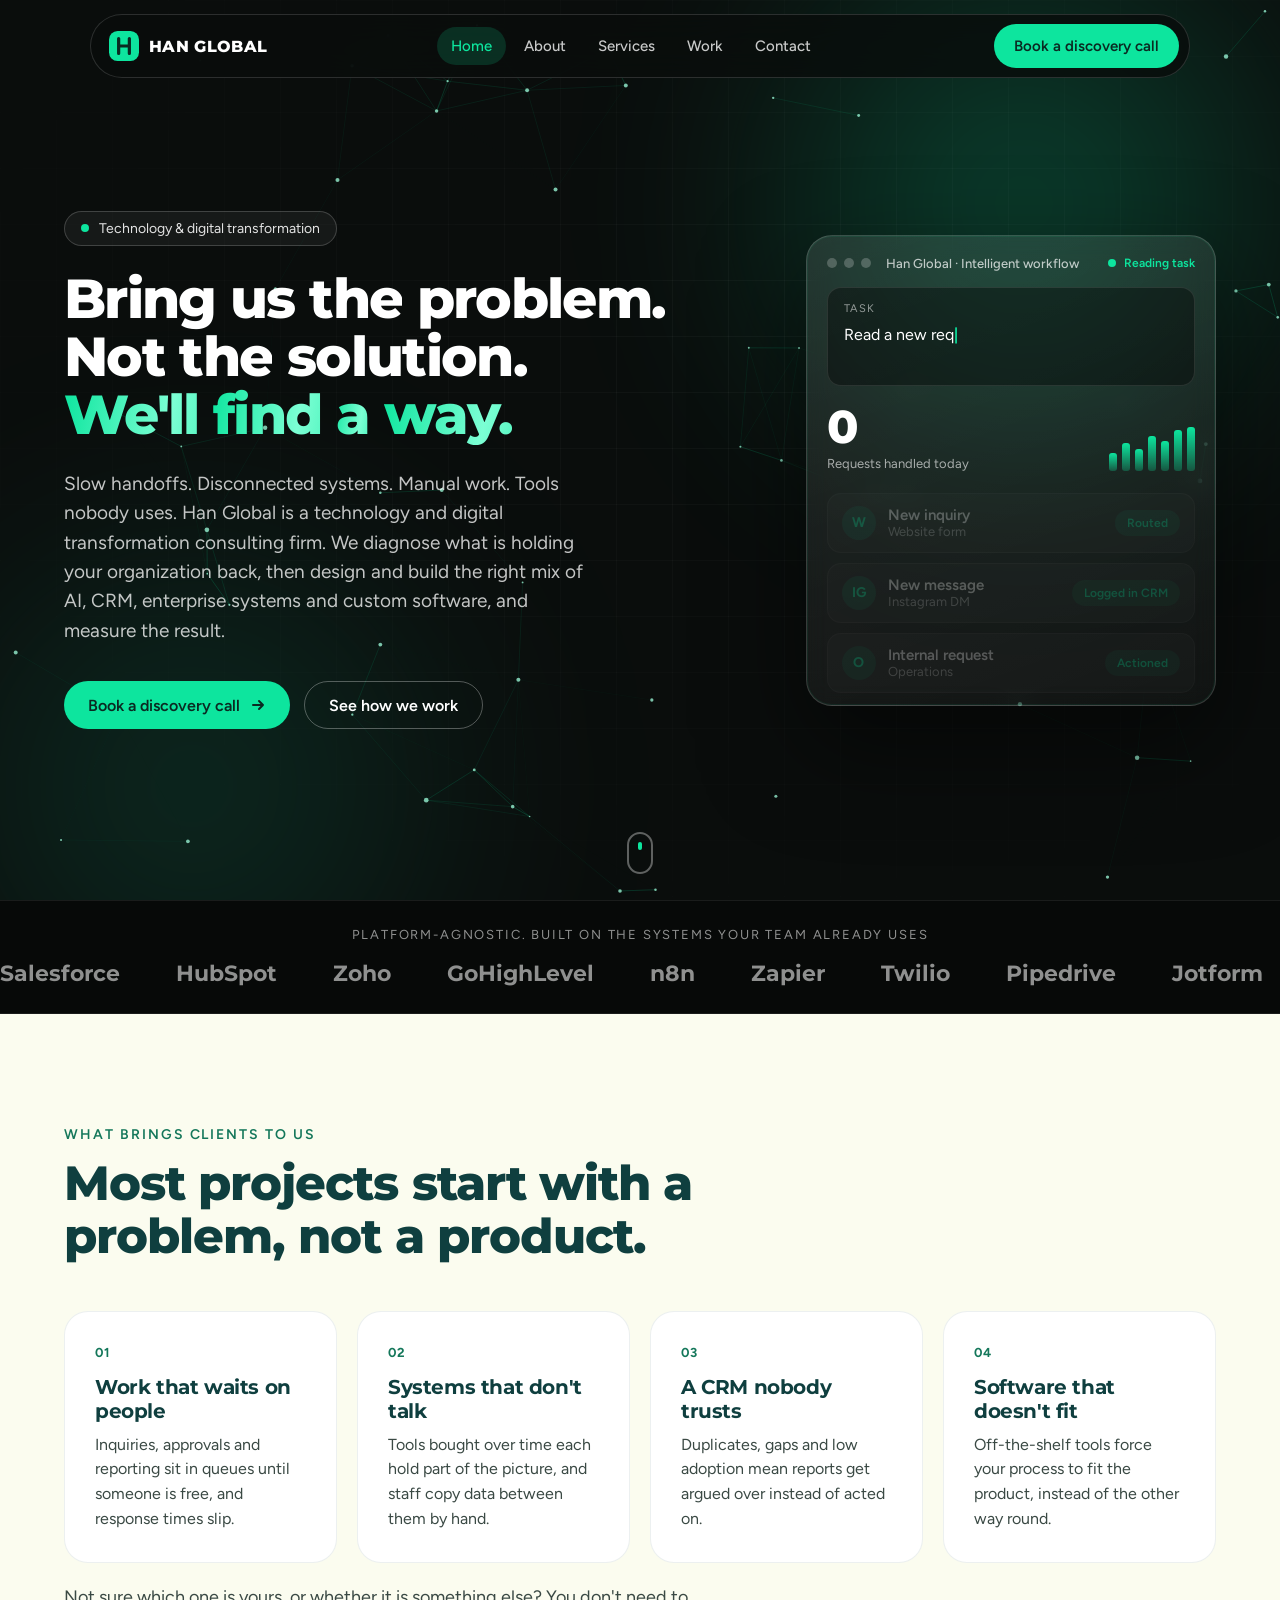
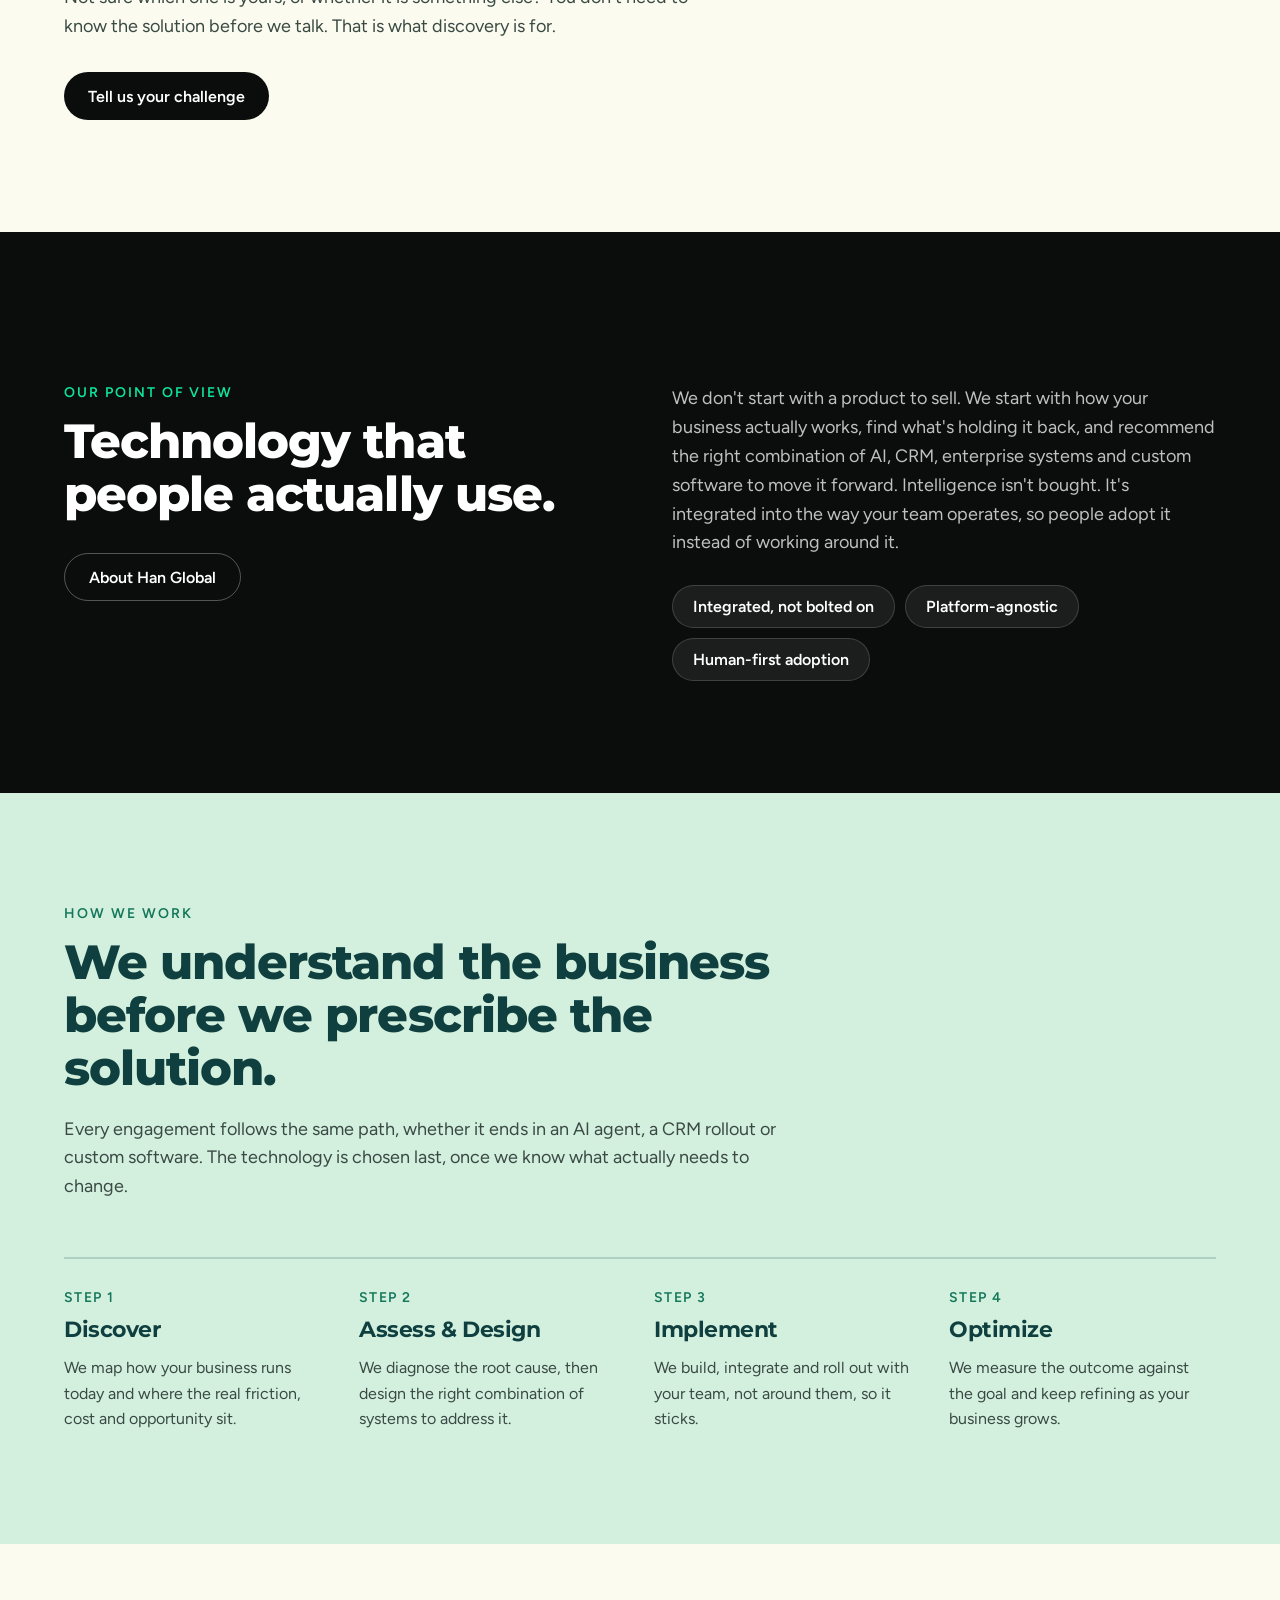
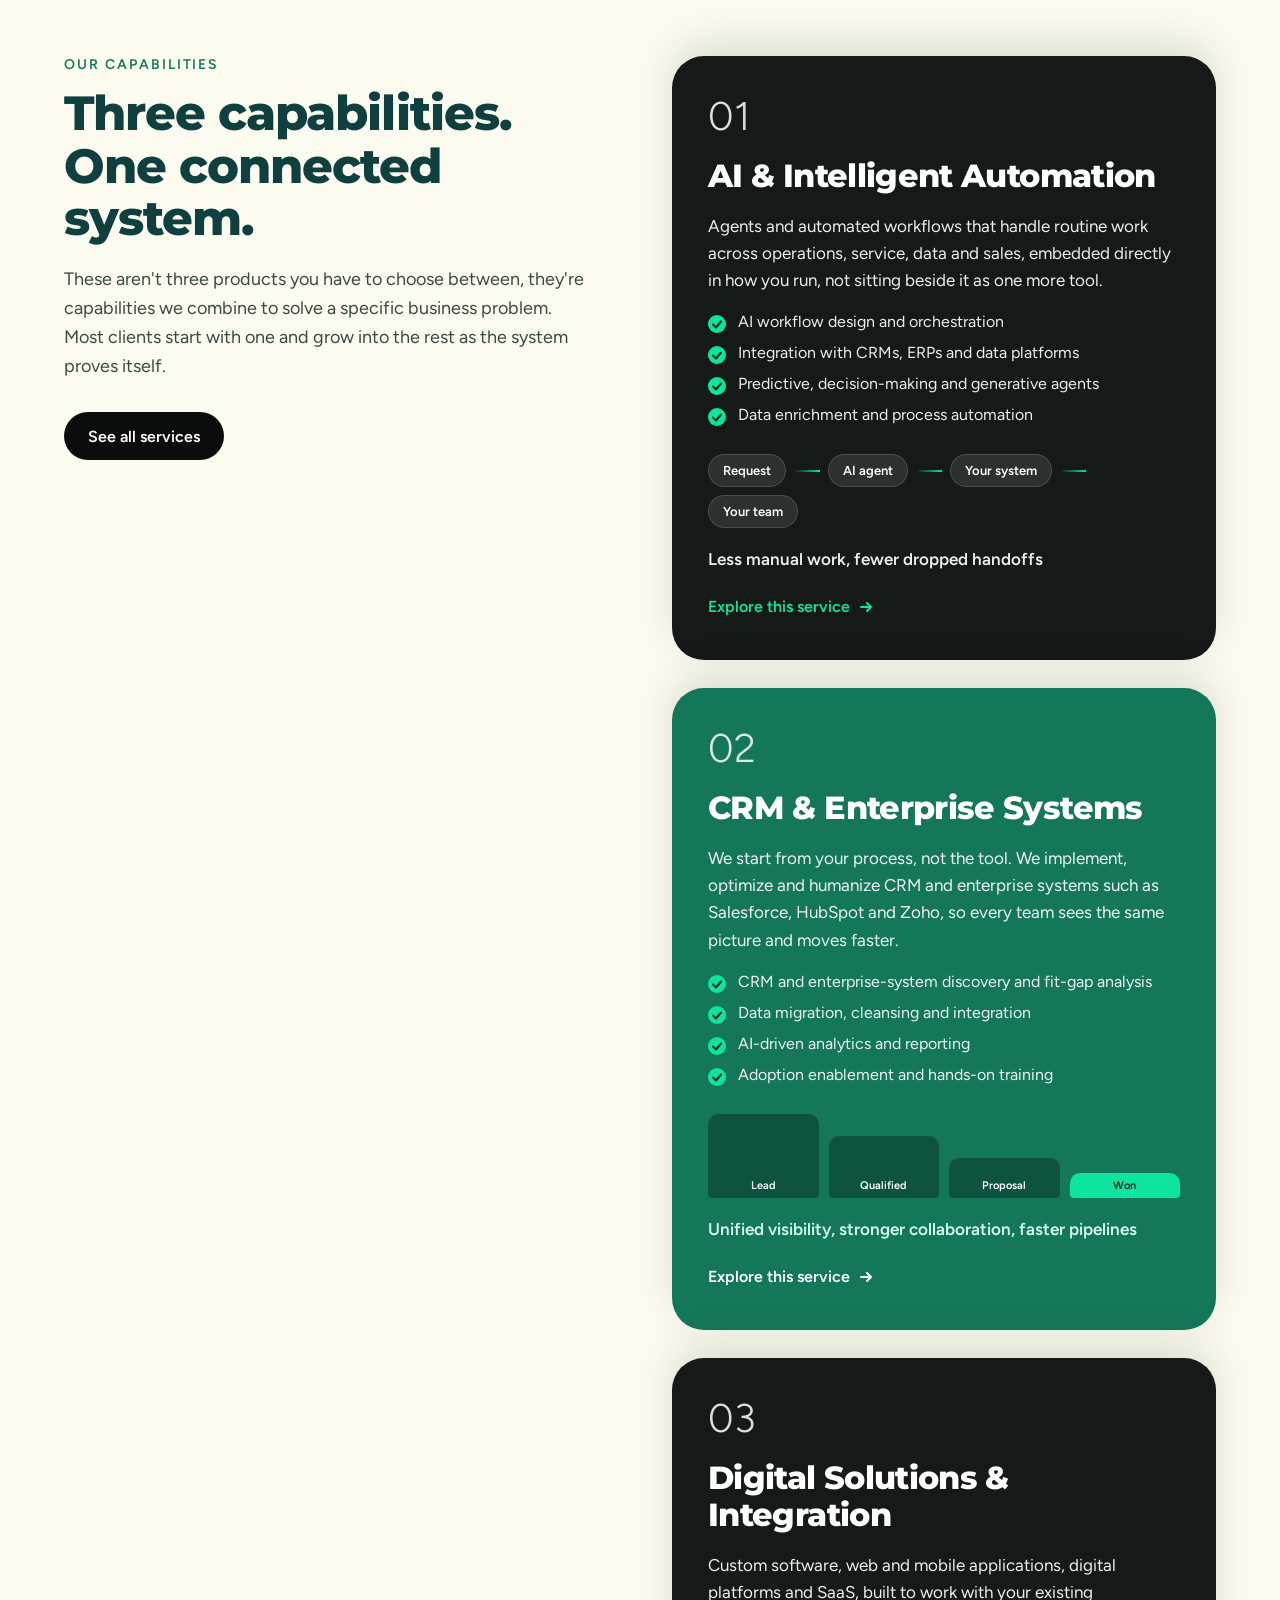
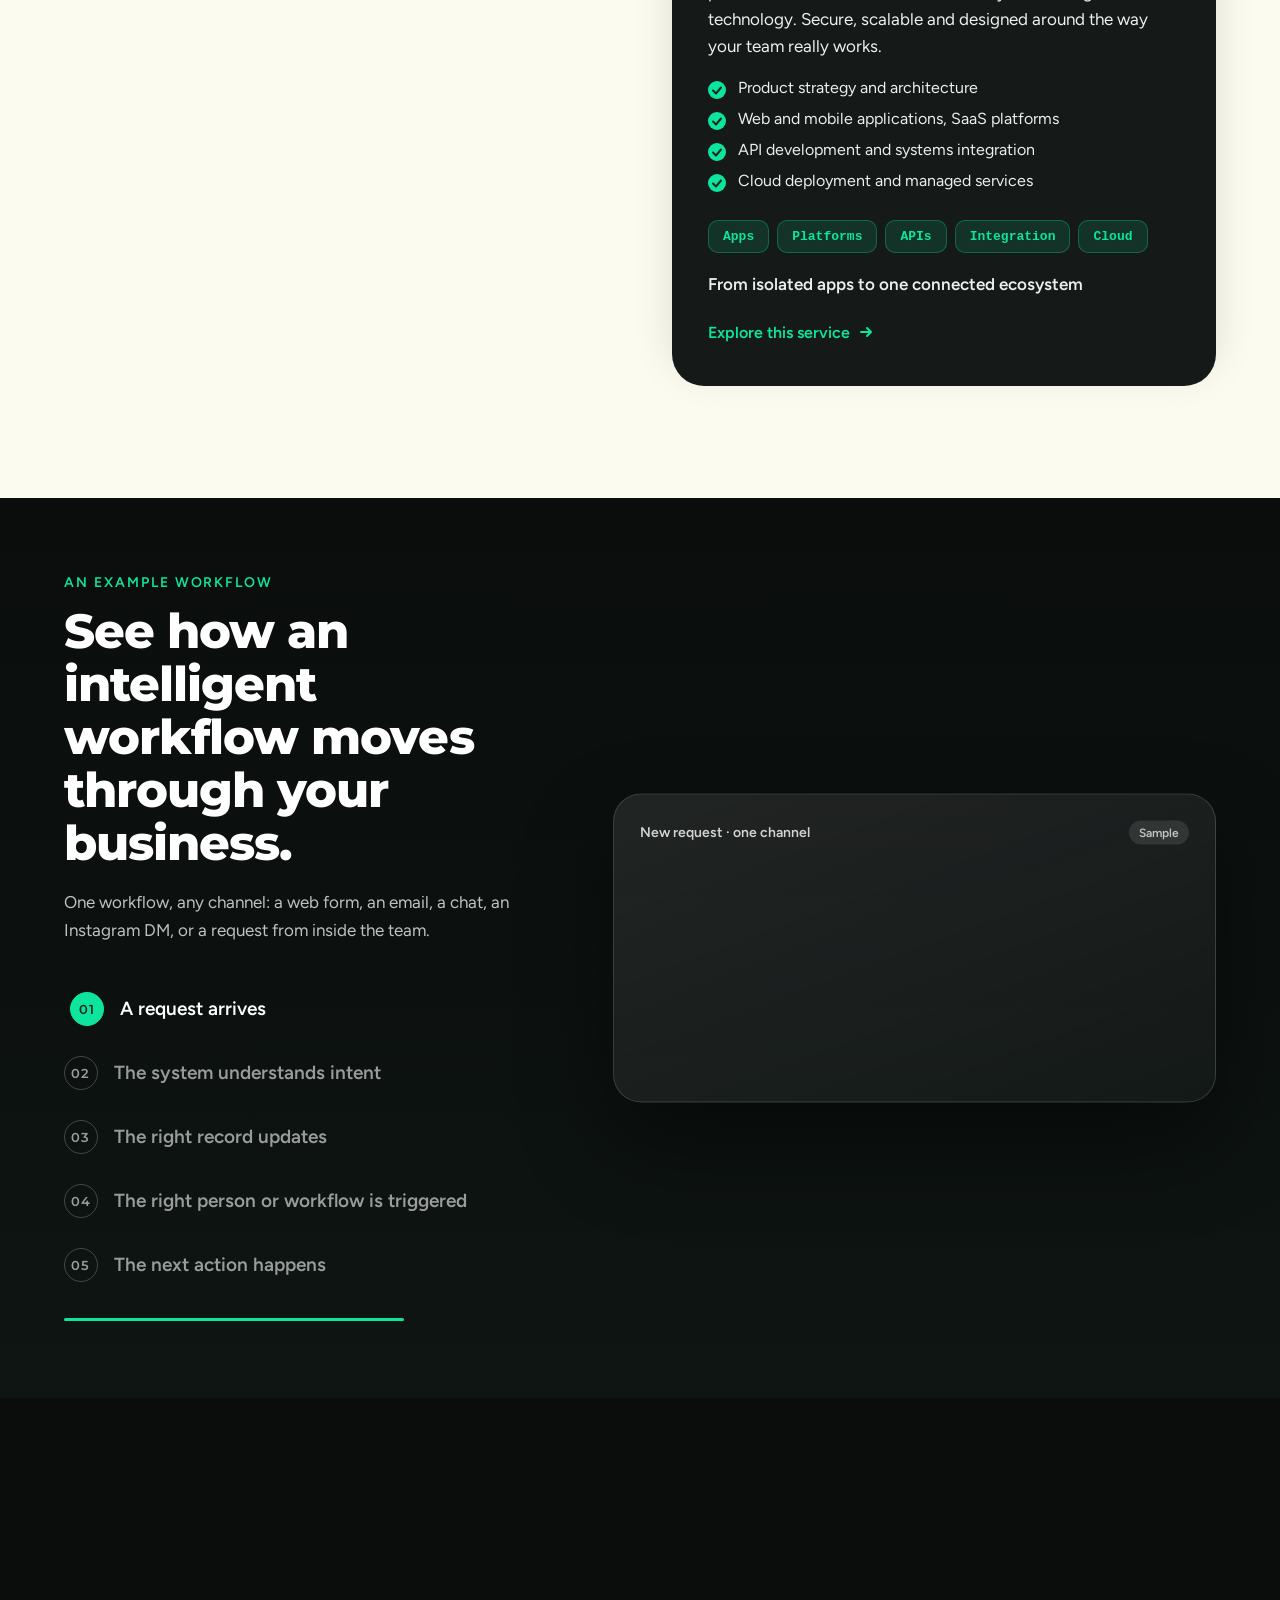
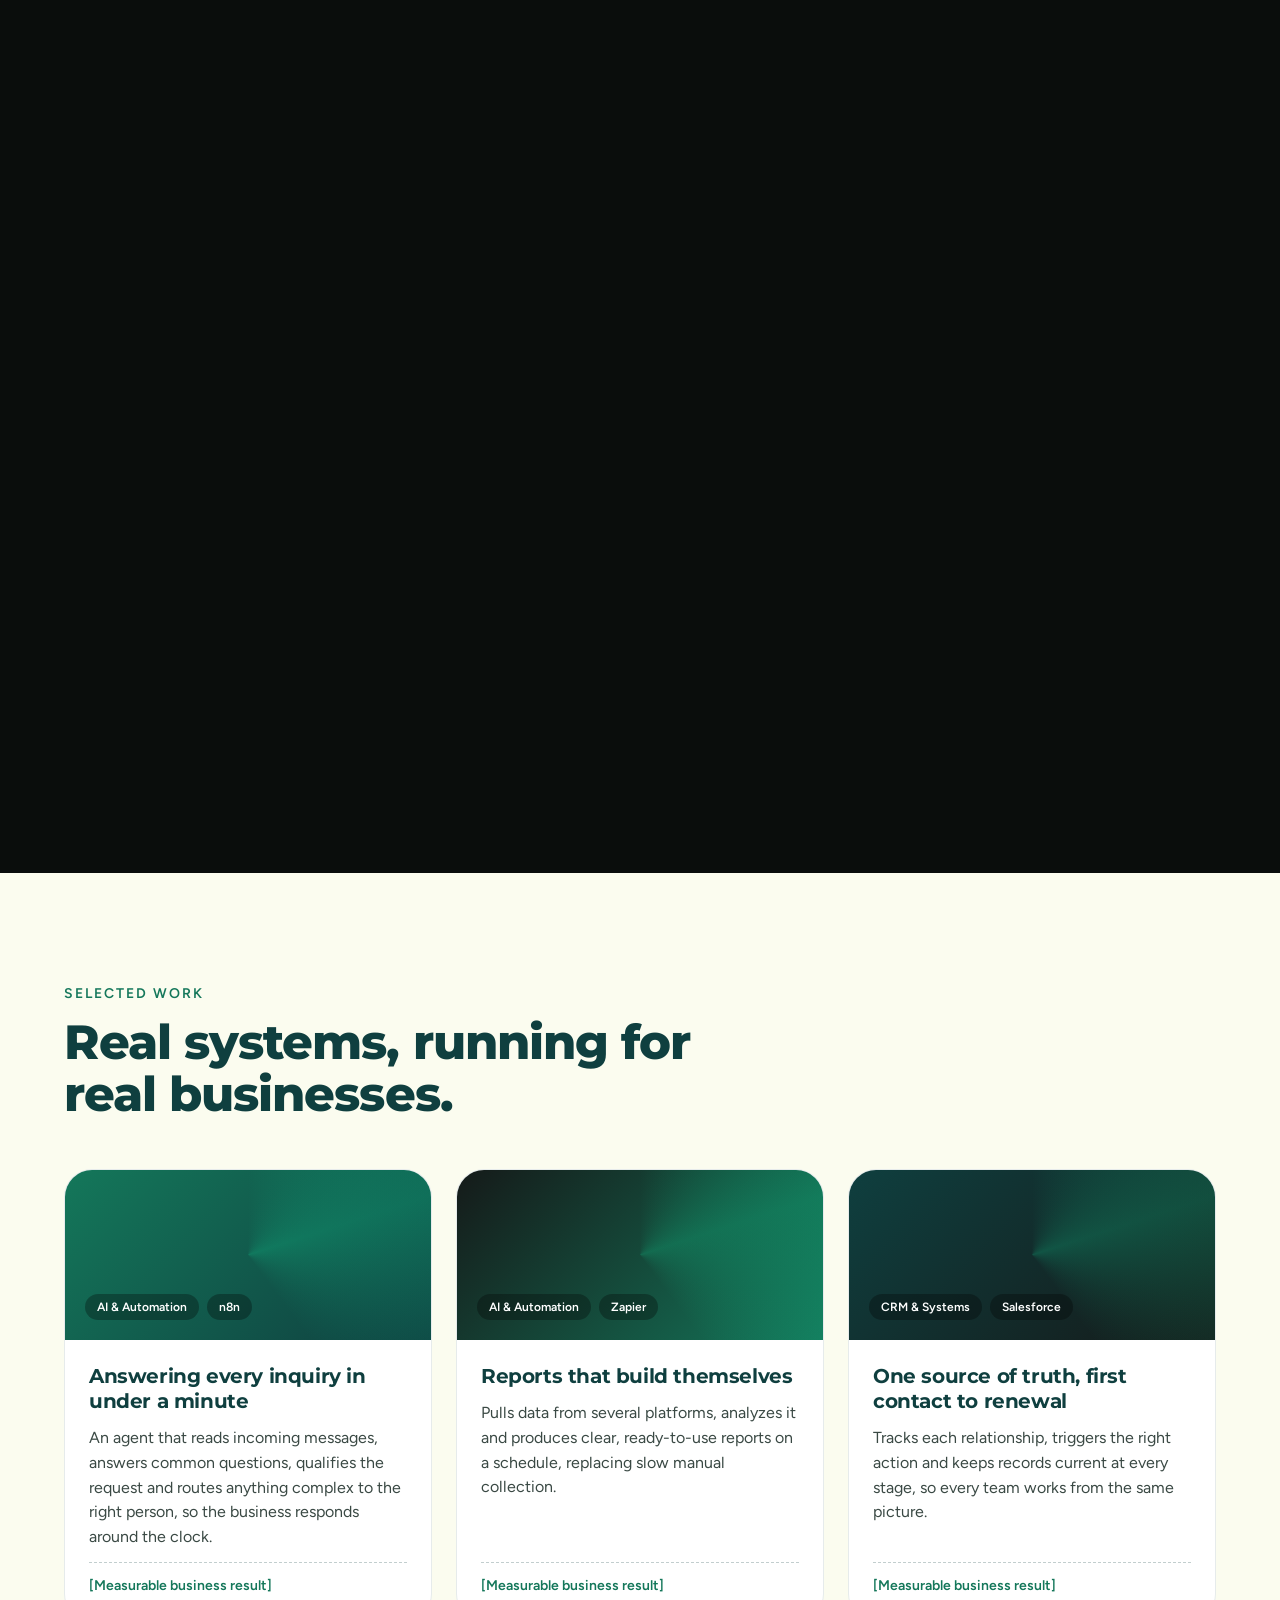
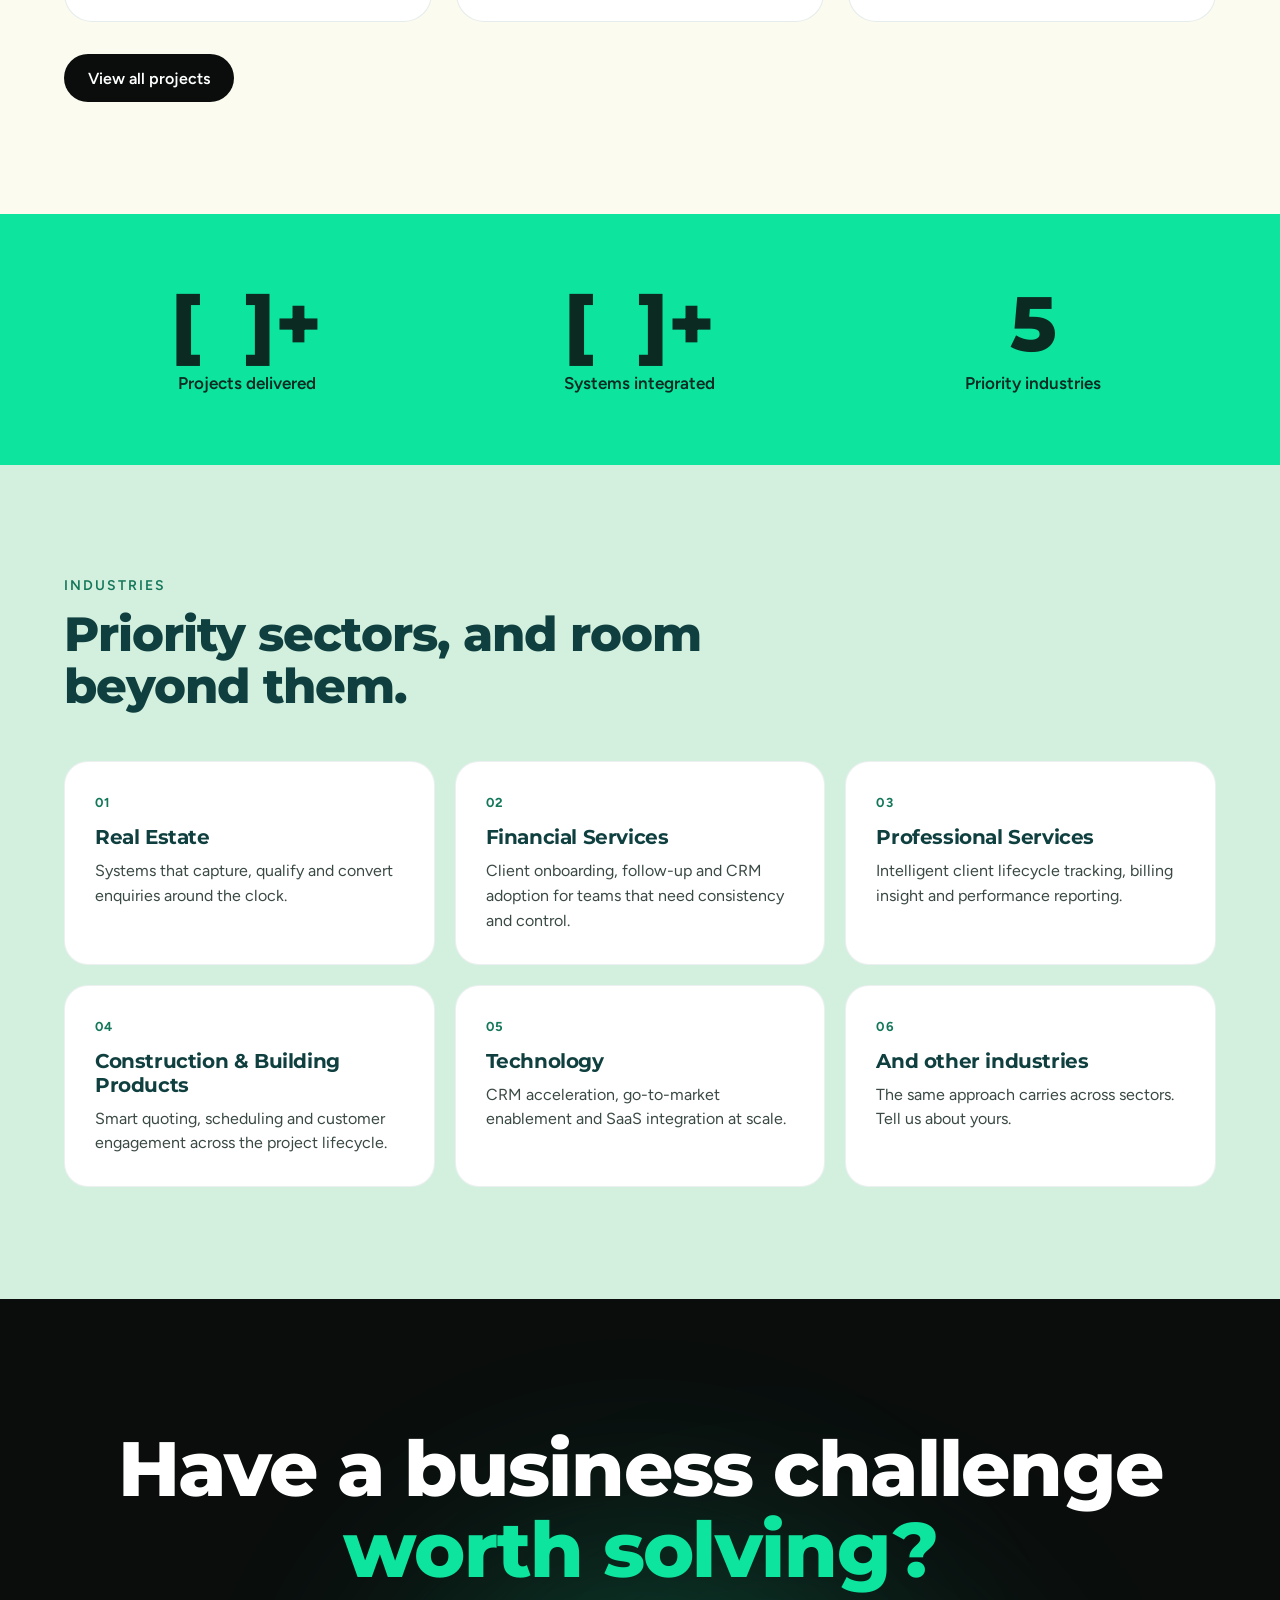
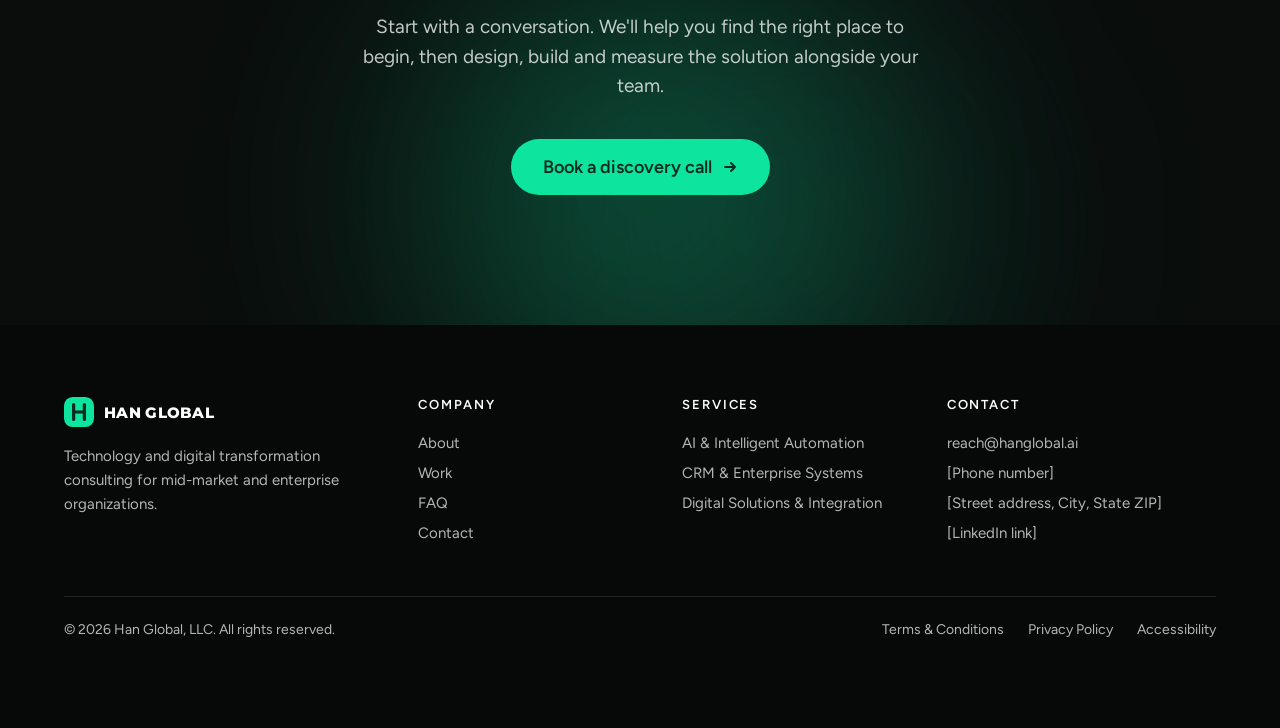
==== commit 7a7ebc02: "Add files via upload" ====
--- a/index.html
+++ b/index.html
@@ -52,13 +52,13 @@
   <div class="wrap hero-grid">
     <div class="hero-copy">
       <p class="eyebrow in" style="--d:.05s"><span class="dot"></span>Technology &amp; digital transformation</p>
-      <h1 class="h1" aria-label="Start with the problem. Not the tool. Grow without limits.">
-        <span class="ln" aria-hidden="true"><span class="wm"><span class="w" style="--i:0">Start</span></span> <span class="wm"><span class="w" style="--i:1">with</span></span> <span class="wm"><span class="w" style="--i:2">the</span></span> <span class="wm"><span class="w" style="--i:3">problem.</span></span></span>
-        <span class="ln" aria-hidden="true"><span class="wm"><span class="w" style="--i:4">Not</span></span> <span class="wm"><span class="w" style="--i:5">the</span></span> <span class="wm"><span class="w" style="--i:6">tool.</span></span></span>
-        <span class="ln grad" aria-hidden="true"><span class="wm"><span class="w" style="--i:7">Grow</span></span> <span class="wm"><span class="w" style="--i:8">without</span></span> <span class="wm"><span class="w" style="--i:9">limits.</span></span></span>
+      <h1 class="h1" aria-label="Bring us the problem. Not the solution. We'll find a way.">
+        <span class="ln" aria-hidden="true"><span class="wm"><span class="w" style="--i:0">Bring</span></span> <span class="wm"><span class="w" style="--i:1">us</span></span> <span class="wm"><span class="w" style="--i:2">the</span></span> <span class="wm"><span class="w" style="--i:3">problem.</span></span></span>
+        <span class="ln" aria-hidden="true"><span class="wm"><span class="w" style="--i:4">Not</span></span> <span class="wm"><span class="w" style="--i:5">the</span></span> <span class="wm"><span class="w" style="--i:6">solution.</span></span></span>
+        <span class="ln grad" aria-hidden="true"><span class="wm"><span class="w" style="--i:7">We'll</span></span> <span class="wm"><span class="w" style="--i:8">find</span></span> <span class="wm"><span class="w" style="--i:9">a</span></span> <span class="wm"><span class="w" style="--i:10">way.</span></span></span>
       </h1>
-      <p class="hero-sub in" style="--d:.9s">Han Global is a technology and digital transformation consulting firm. We help mid-market and enterprise teams find what's slowing them down, then design and build the right mix of AI, CRM, enterprise systems and custom software to fix it, and we measure the result.</p>
-      <div class="ctas in" style="--d:1.05s">
+      <p class="hero-sub in" style="--d:1s">Slow handoffs. Disconnected systems. Manual work. Tools nobody uses. Han Global is a technology and digital transformation consulting firm. We diagnose what is holding your organization back, then design and build the right mix of AI, CRM, enterprise systems and custom software, and measure the result.</p>
+      <div class="ctas in" style="--d:1.15s">
         <a class="btn btn-neon mag" href="contact.html">Book a discovery call
           <svg width="16" height="16" viewBox="0 0 16 16" fill="none" aria-hidden="true"><path d="M3 8h10M9 4l4 4-4 4" stroke="currentColor" stroke-width="2" stroke-linecap="round" stroke-linejoin="round"/></svg>
         </a>
@@ -95,6 +95,22 @@
     <span>Salesforce</span><span>HubSpot</span><span>Zoho</span><span>GoHighLevel</span><span>n8n</span><span>Zapier</span><span>Twilio</span><span>Pipedrive</span><span>Jotform</span><span>Nintex</span>
   </div>
 </div>
+
+<!-- CHALLENGES -->
+<section class="sec cream" id="challenges" aria-labelledby="chal-h">
+  <div class="wrap">
+    <p class="kicker rv">What brings clients to us</p>
+    <h2 class="h2 rv" id="chal-h" style="max-width:760px">Most projects start with a problem, not a product.</h2>
+    <div class="bento four">
+      <div class="ind rv"><span class="ind-n">01</span><h3>Work that waits on people</h3><p>Inquiries, approvals and reporting sit in queues until someone is free, and response times slip.</p></div>
+      <div class="ind rv"><span class="ind-n">02</span><h3>Systems that don't talk</h3><p>Tools bought over time each hold part of the picture, and staff copy data between them by hand.</p></div>
+      <div class="ind rv"><span class="ind-n">03</span><h3>A CRM nobody trusts</h3><p>Duplicates, gaps and low adoption mean reports get argued over instead of acted on.</p></div>
+      <div class="ind rv"><span class="ind-n">04</span><h3>Software that doesn't fit</h3><p>Off-the-shelf tools force your process to fit the product, instead of the other way round.</p></div>
+    </div>
+    <p class="lead-p rv" style="max-width:640px">Not sure which one is yours, or whether it is something else? You don't need to know the solution before we talk. That is what discovery is for.</p>
+    <div class="mt rv"><a class="btn btn-dark mag" href="contact.html">Tell us your challenge</a></div>
+  </div>
+</section>
 
 <!-- POINT OF VIEW -->
 <section class="sec dark" id="who" aria-labelledby="who-h">
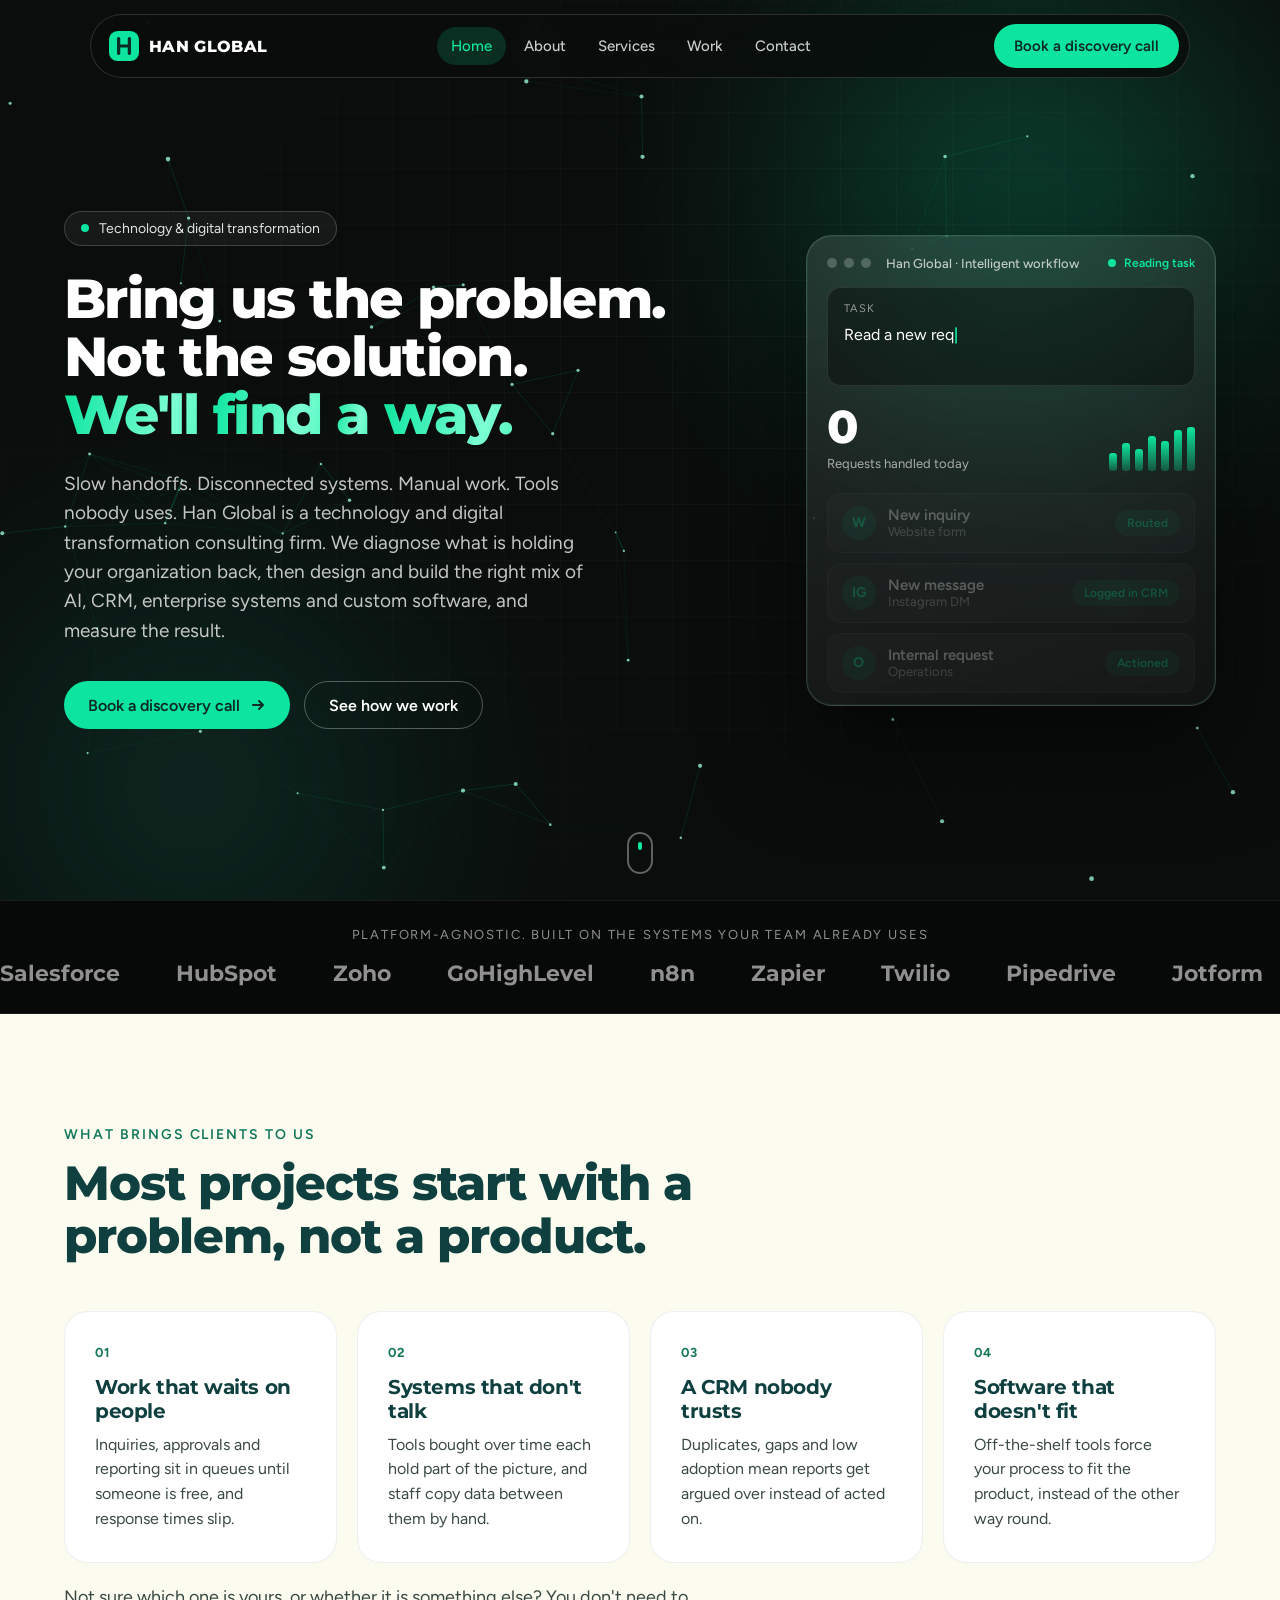
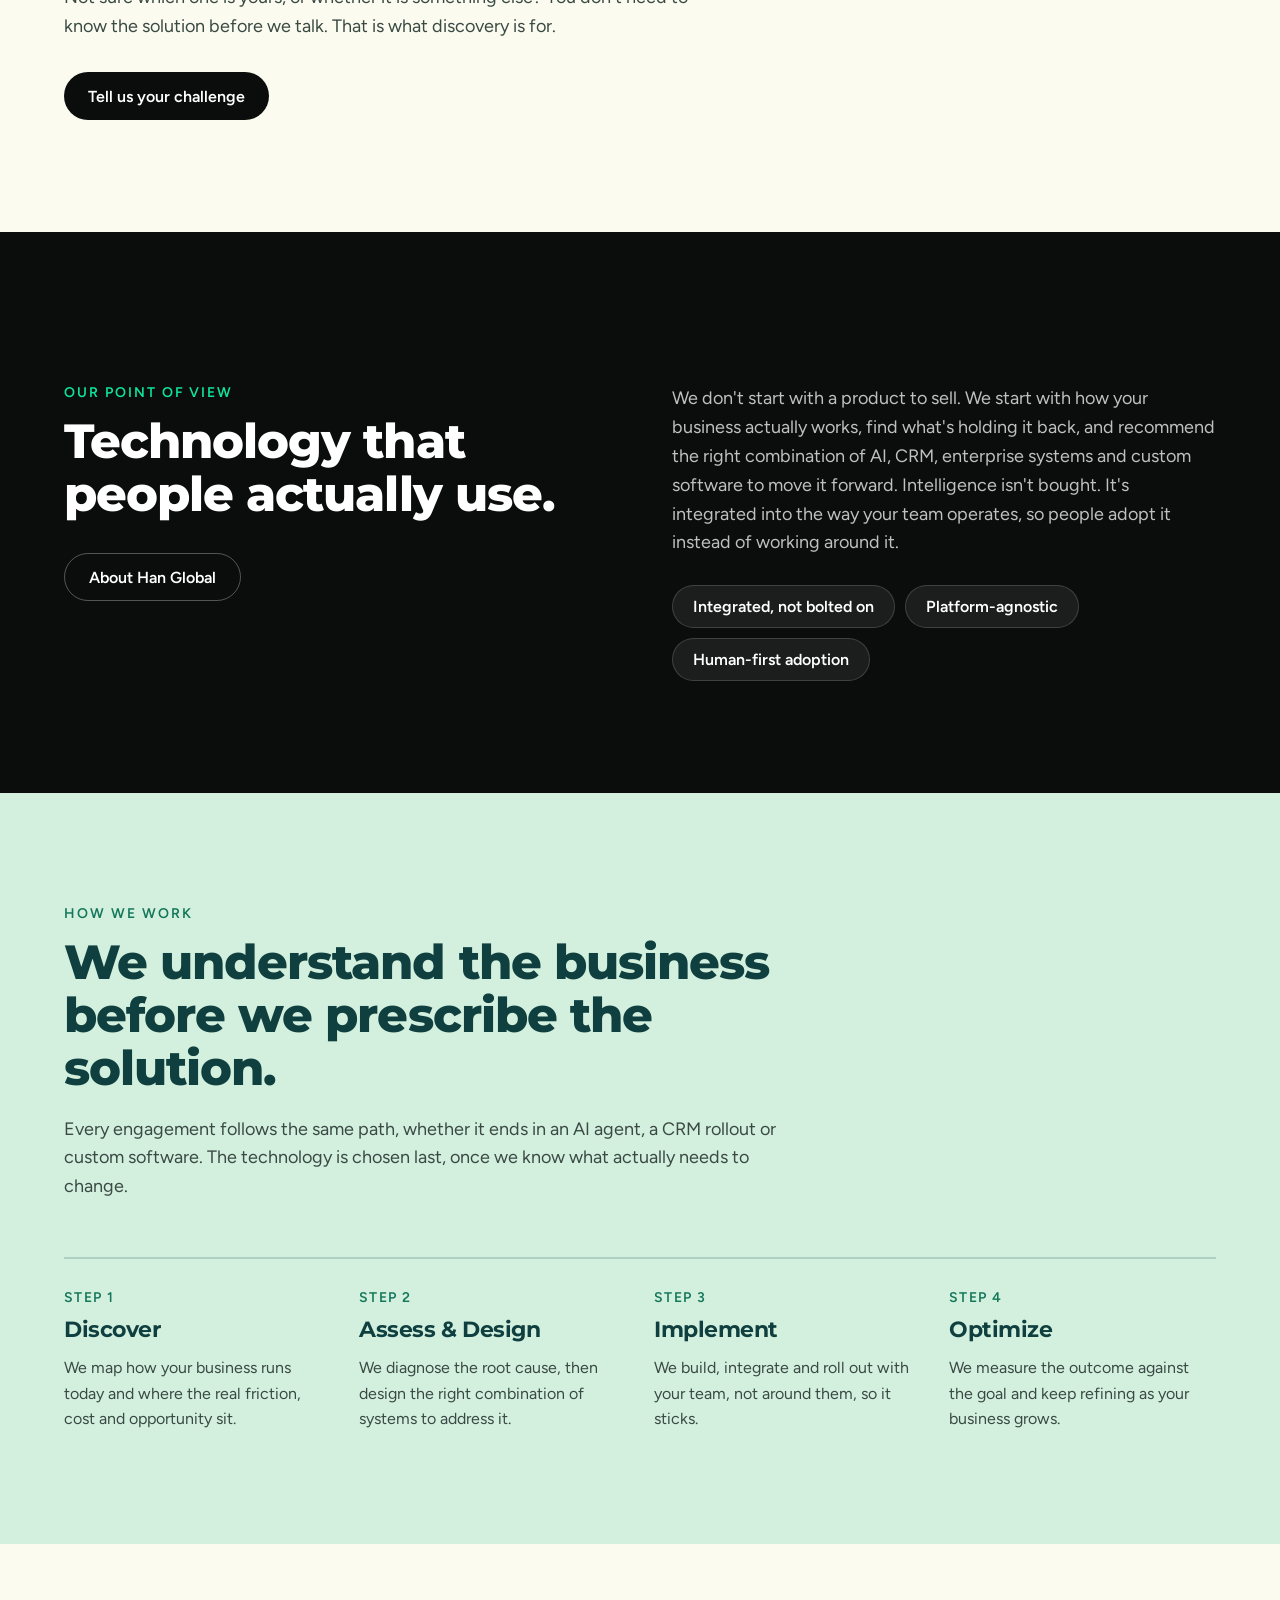
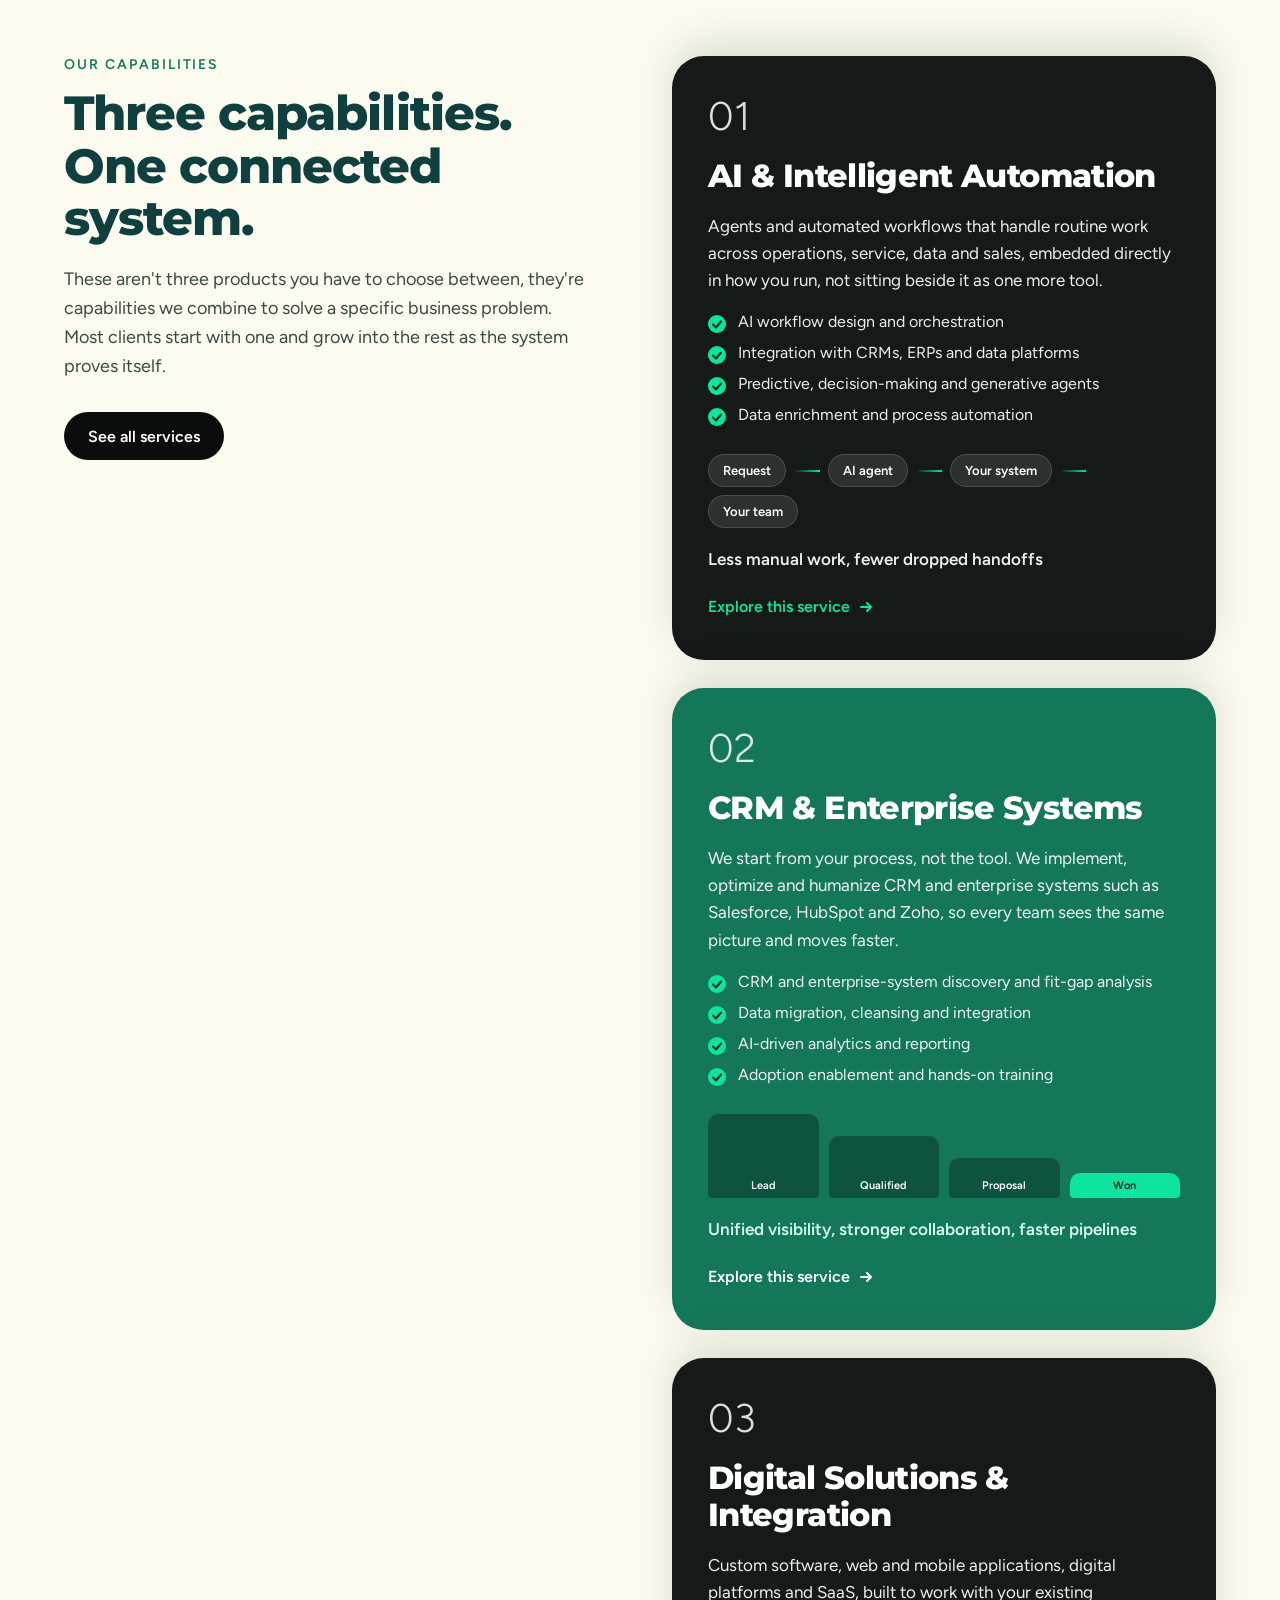
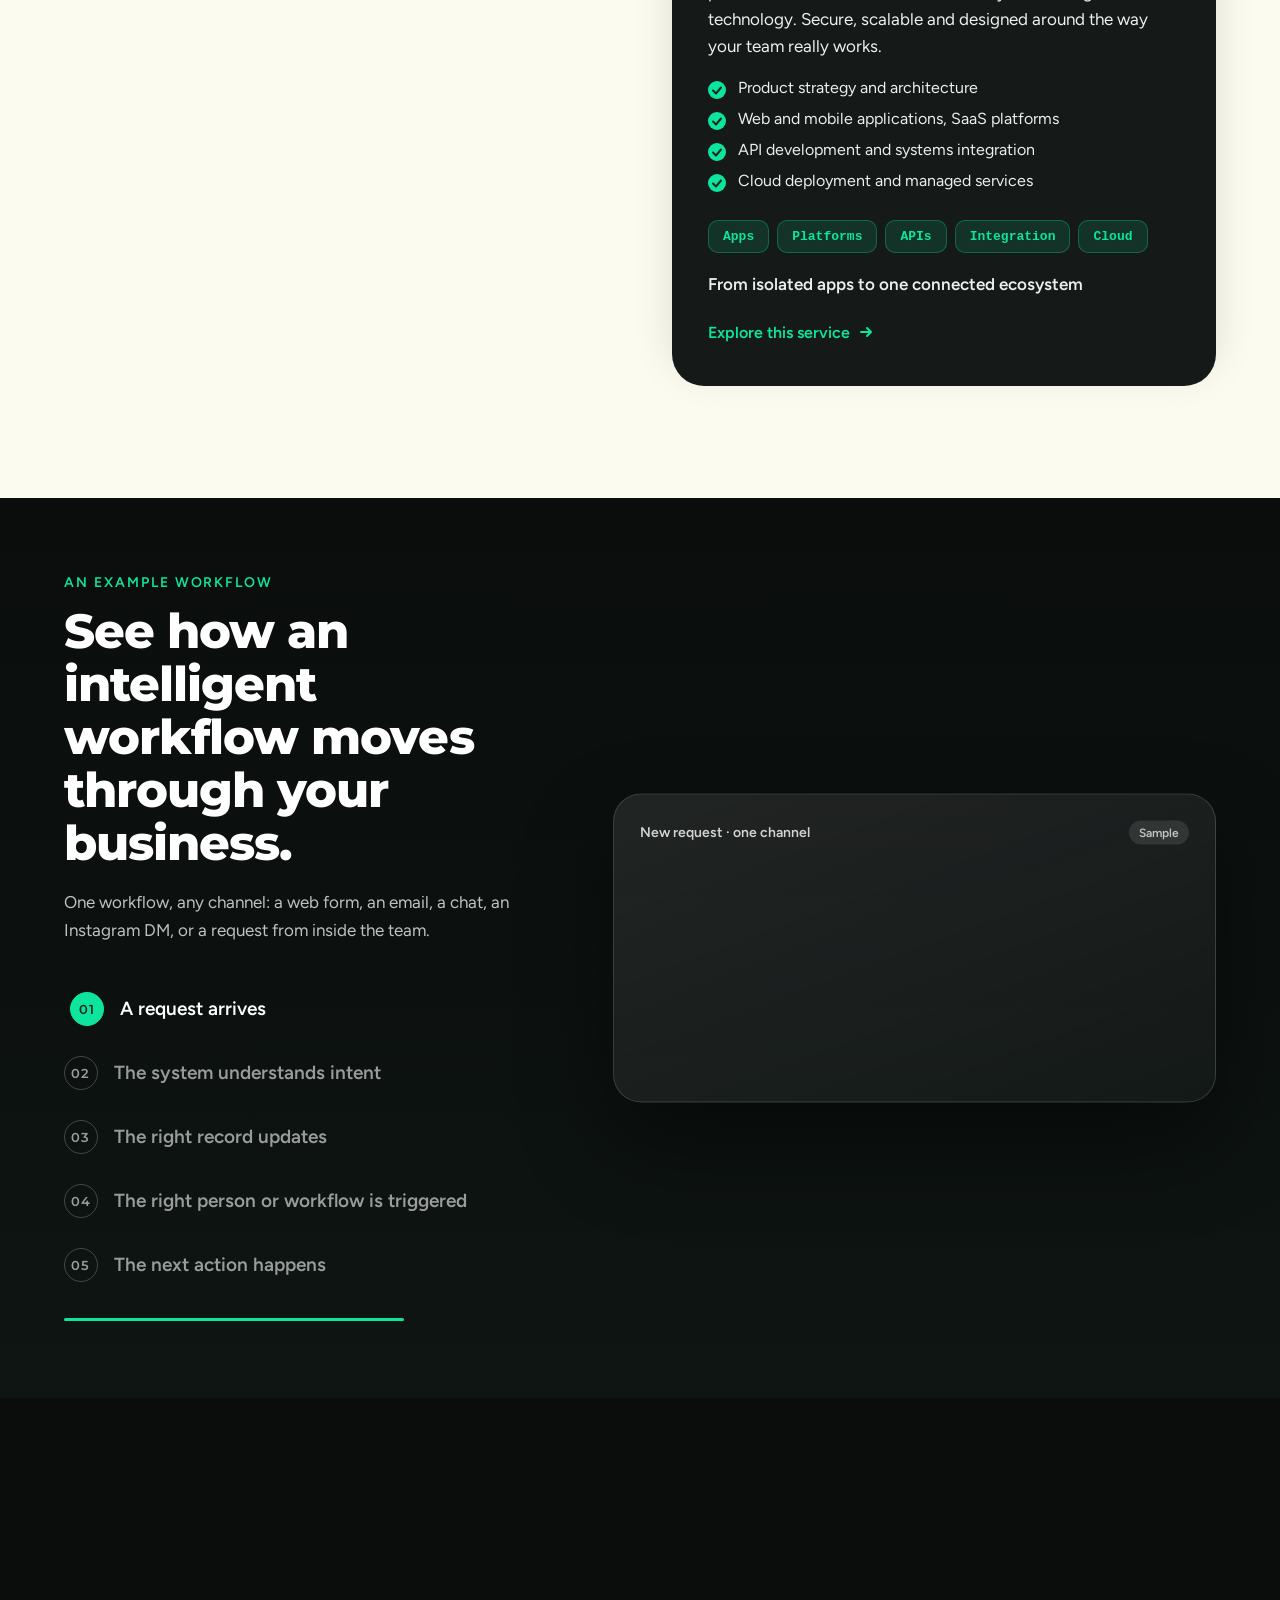
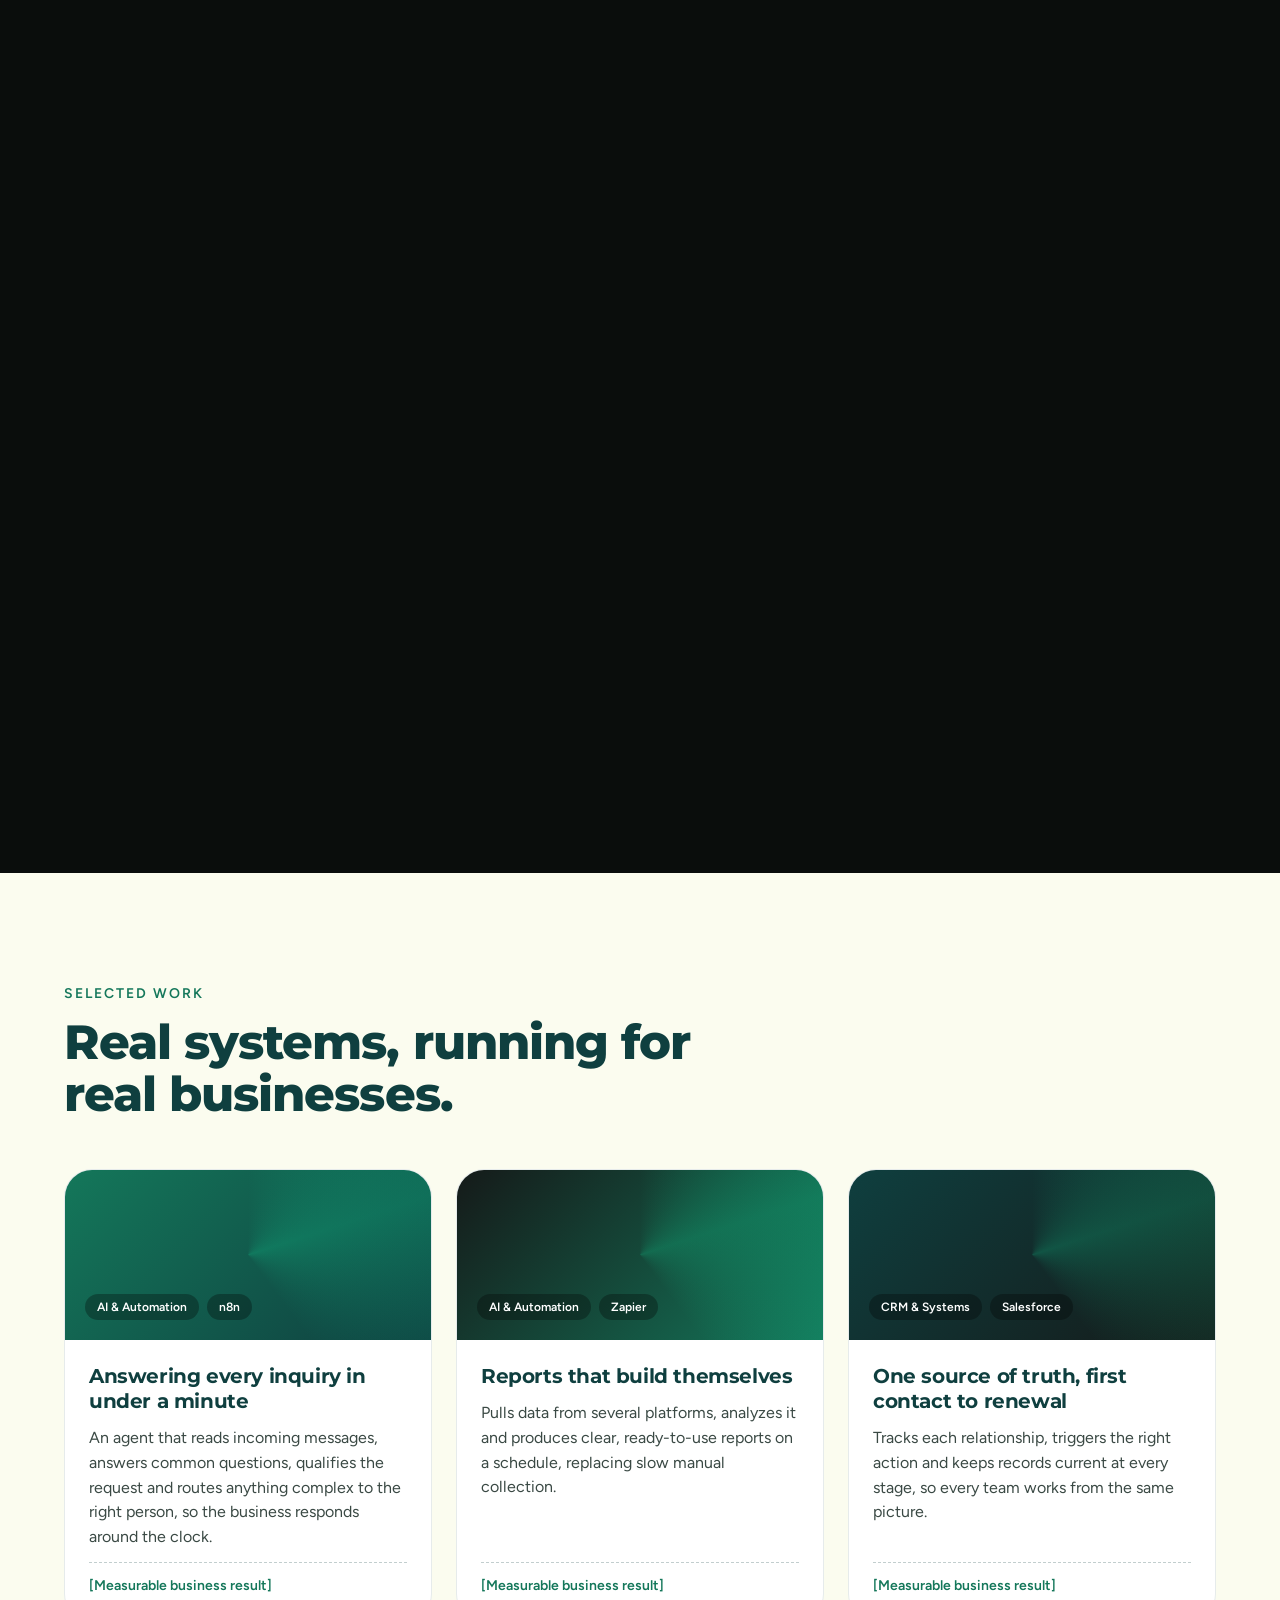
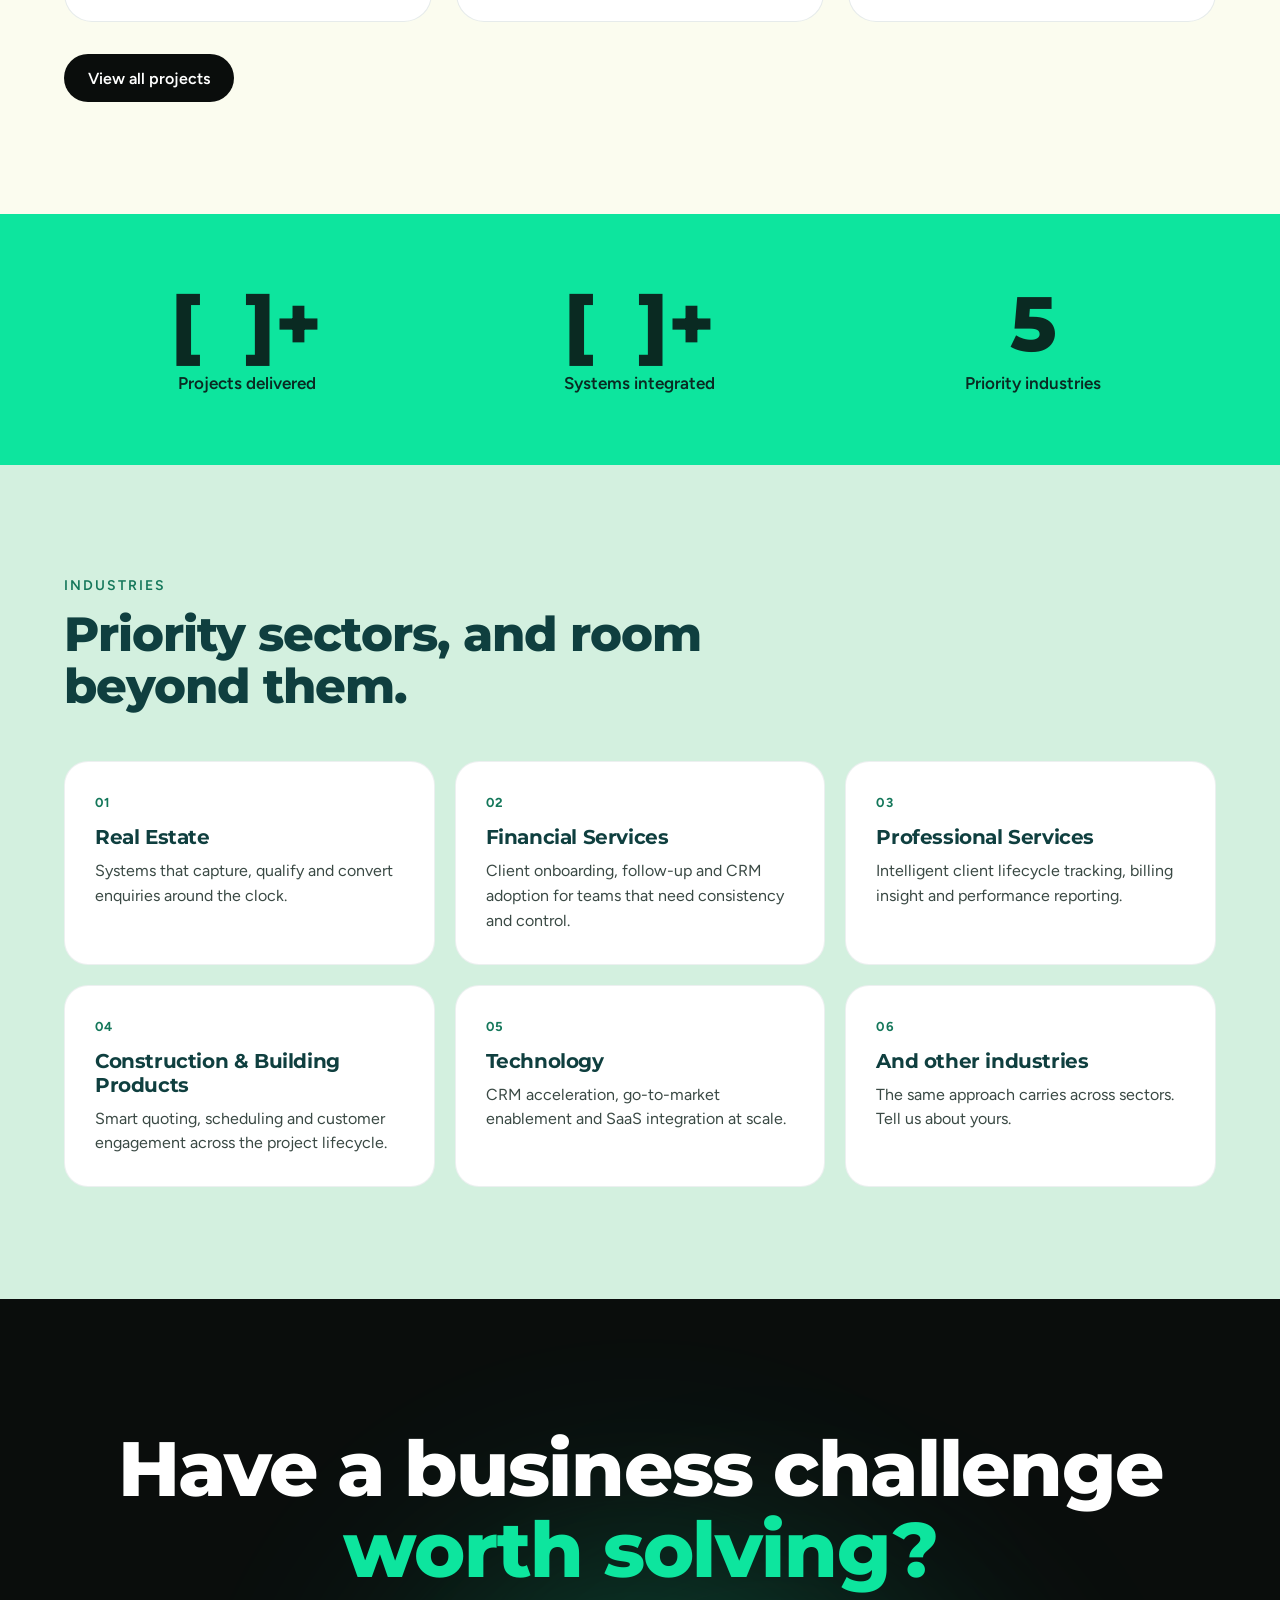
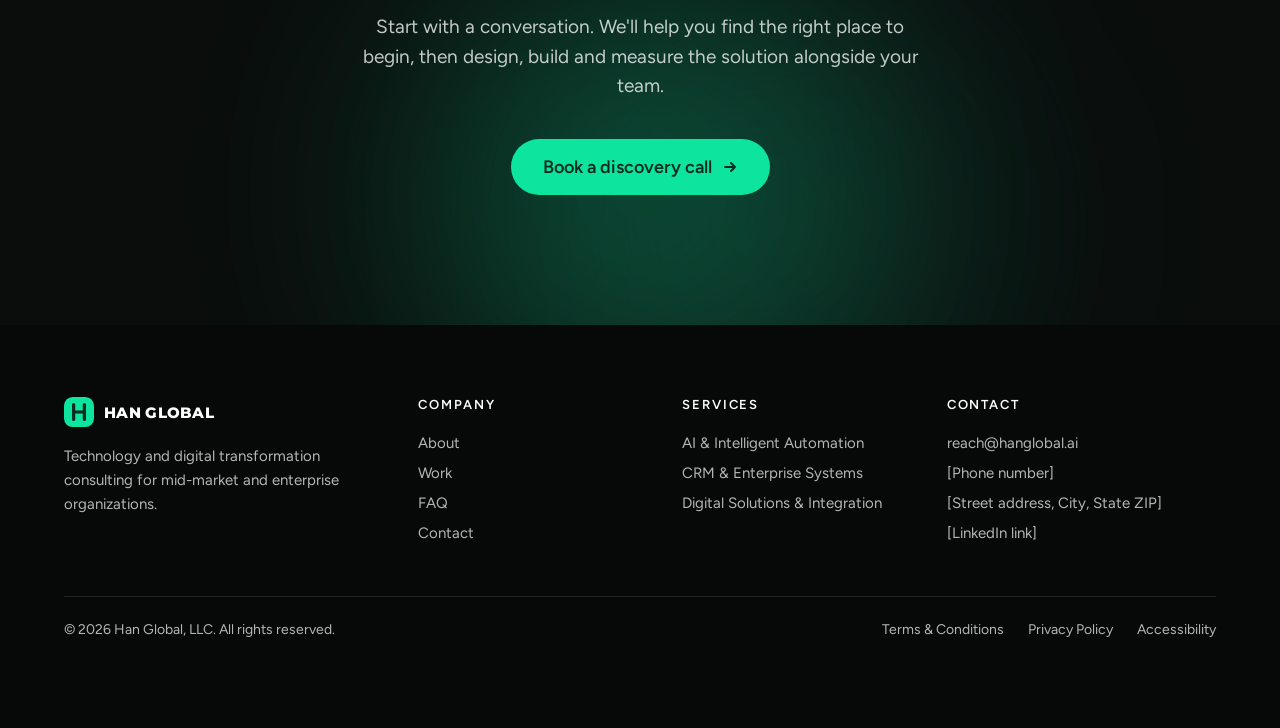
==== commit f86109ba: "Add files via upload" ====
--- a/index.html
+++ b/index.html
@@ -339,7 +339,6 @@
       <div class="ind rv"><span class="ind-n">05</span><h3>Technology</h3><p>CRM acceleration, go-to-market enablement and SaaS integration at scale.</p></div>
       <div class="ind rv"><span class="ind-n">06</span><h3>And other industries</h3><p>The same approach carries across sectors. Tell us about yours.</p></div>
     </div>
-    </div>
   </div>
 </section>
 
@@ -366,9 +365,9 @@
         </a>
         <p class="foot-blurb">Technology and digital transformation consulting for mid-market and enterprise organizations.</p>
       </div>
-      <div><h4>Company</h4><a href="about.html">About</a><a href="work.html">Work</a><a href="contact.html#faq">FAQ</a><a href="contact.html">Contact</a></div>
-      <div><h4>Services</h4><a href="ai-automation.html">AI &amp; Intelligent Automation</a><a href="crm-enterprise.html">CRM &amp; Enterprise Systems</a><a href="digital-solutions.html">Digital Solutions &amp; Integration</a></div>
-      <div><h4>Contact</h4><a href="mailto:reach@hanglobal.ai">reach@hanglobal.ai</a><span>[Phone number]</span><span>[Street address, City, State ZIP]</span><span>[LinkedIn link]</span></div>
+      <div><h3>Company</h3><a href="about.html">About</a><a href="work.html">Work</a><a href="contact.html#faq">FAQ</a><a href="contact.html">Contact</a></div>
+      <div><h3>Services</h3><a href="ai-automation.html">AI &amp; Intelligent Automation</a><a href="crm-enterprise.html">CRM &amp; Enterprise Systems</a><a href="digital-solutions.html">Digital Solutions &amp; Integration</a></div>
+      <div><h3>Contact</h3><a href="mailto:reach@hanglobal.ai">reach@hanglobal.ai</a><span>[Phone number]</span><span>[Street address, City, State ZIP]</span><span>[LinkedIn link]</span></div>
     </div>
     <div class="legal">
       <span>© 2026 Han Global, LLC. All rights reserved.</span>
--- a/styles.css
+++ b/styles.css
@@ -324,7 +324,7 @@
 /* footer */
 .foot{background:#070908;color:rgba(255,255,255,.7);padding:72px 0 90px}
 .foot-grid{display:grid;grid-template-columns:1.4fr 1fr 1fr 1.2fr;gap:40px}
-.foot h4{margin:0 0 16px;font-family:var(--body);font-size:13px;letter-spacing:.14em;text-transform:uppercase;color:#fff;font-weight:600}
+.foot h3{margin:0 0 16px;font-family:var(--body);font-size:13px;letter-spacing:.14em;text-transform:uppercase;color:#fff;font-weight:600}
 .foot a,.foot-grid span{display:block;padding:6px 0;font-size:15px}
 .foot a:hover{color:var(--neon)}
 .foot a.brand{display:flex;padding:0}
@@ -576,3 +576,17 @@
 .pflow dt{font-size:12px;font-weight:700;letter-spacing:.1em;text-transform:uppercase;color:var(--neon)}
 .pcard.p-green .pflow dt{color:#D7FFF0}
 .pflow dd{margin:5px 0 0;font-size:16px;line-height:1.55;color:rgba(255,255,255,.93)}
+
+/* Scroll story: keep the longer intro inside short screens */
+@media (min-width:961px) and (max-height:820px){
+  .js-pin .journey .h2{font-size:clamp(26px,2.9vw,38px)}
+  .js-pin .j-steps{margin-top:18px}
+  .js-pin .j-steps li{padding:8px 0;font-size:17px}
+  .js-pin .journey .lead-p{font-size:15px;margin-top:12px}
+}
+@media (max-height:720px){
+  .js-pin-m .journey .lead-p{display:none}
+}
+
+/* Breadcrumb links: not distinguishable by colour alone */
+.crumbs a{text-decoration:underline;text-underline-offset:3px}
